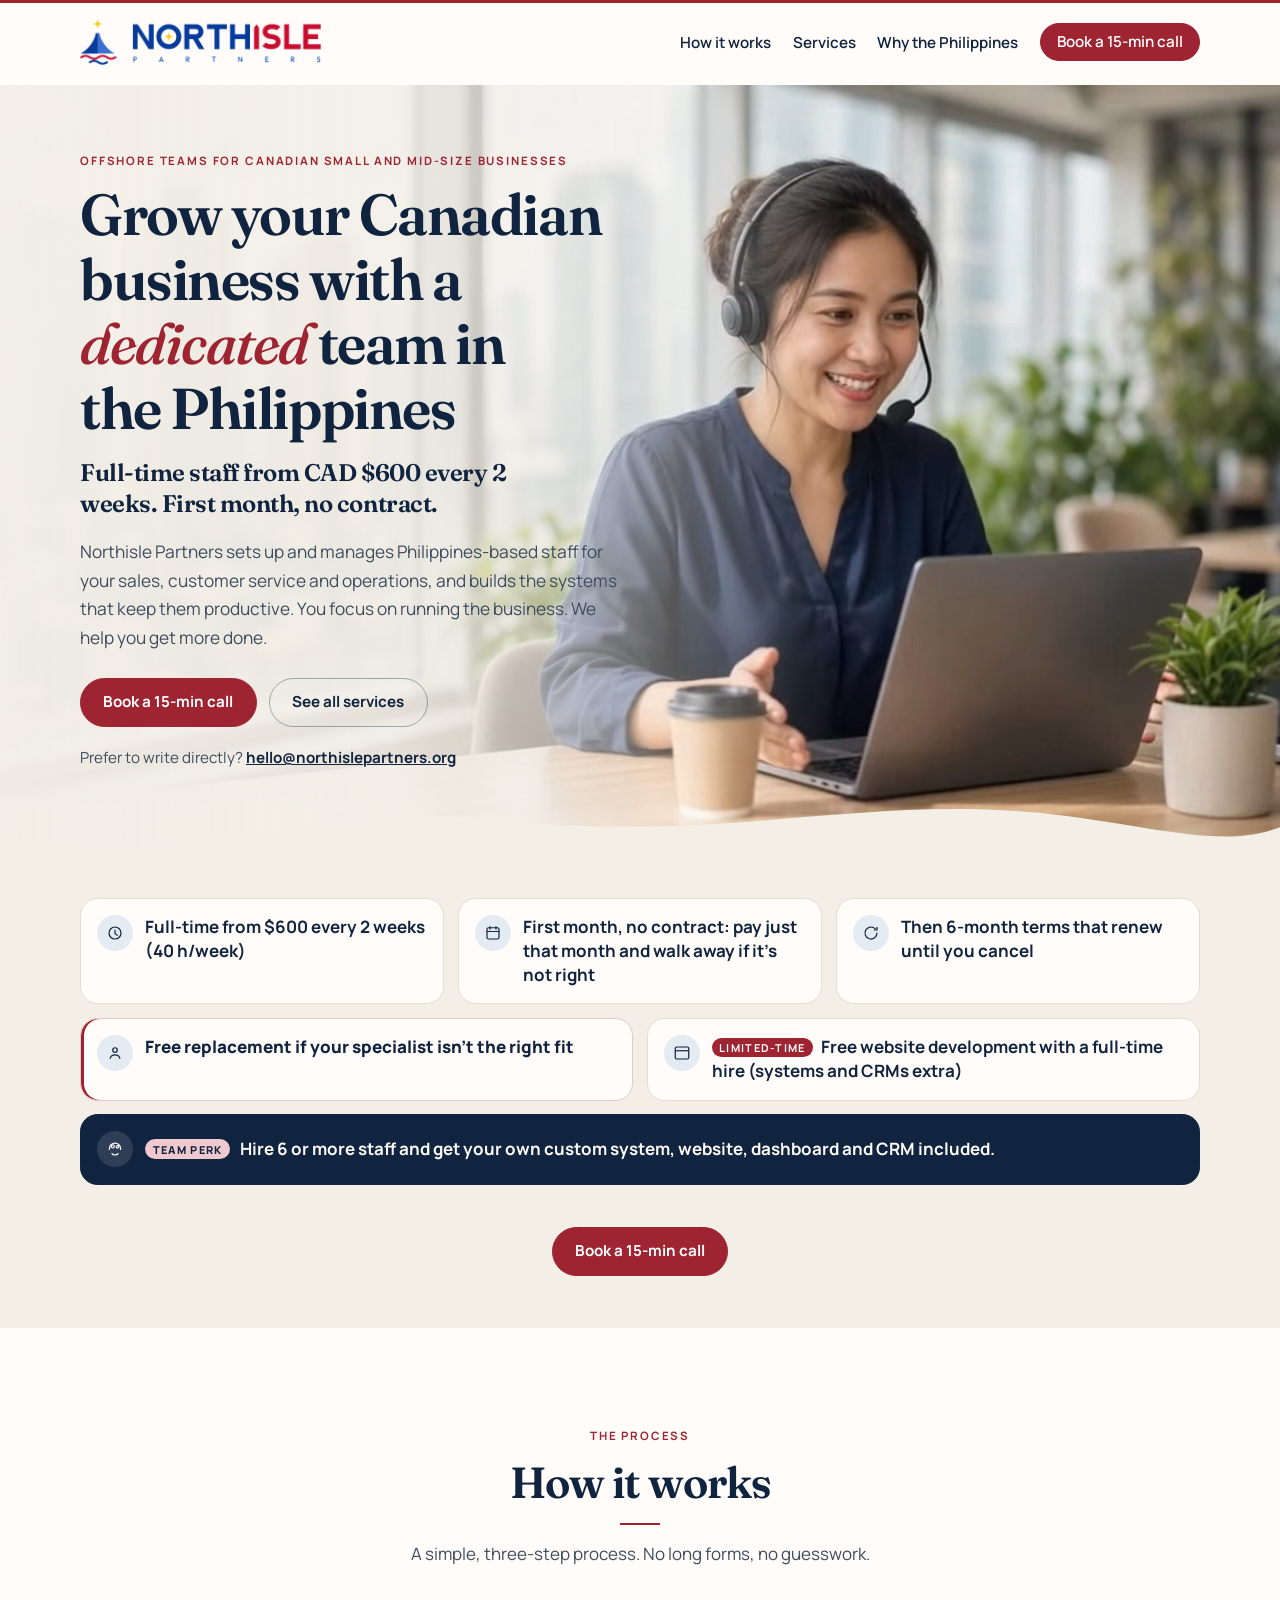
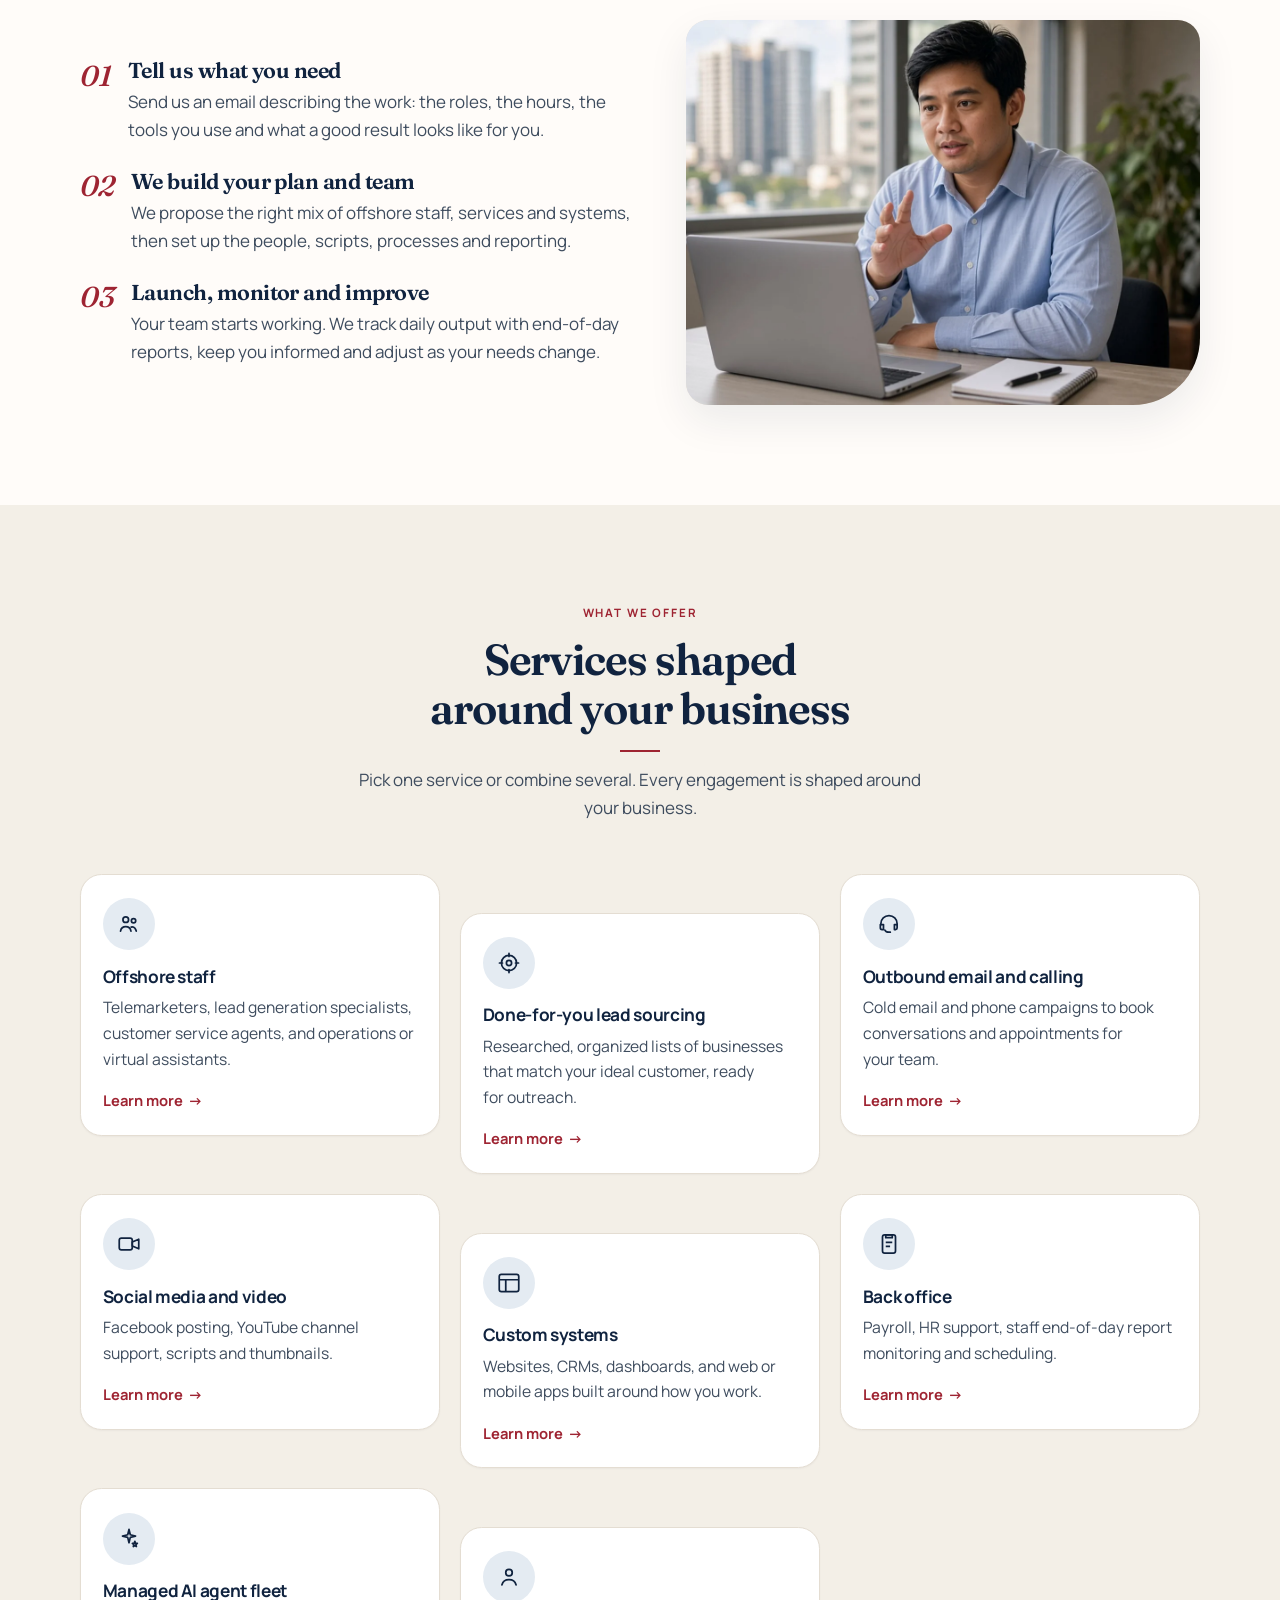
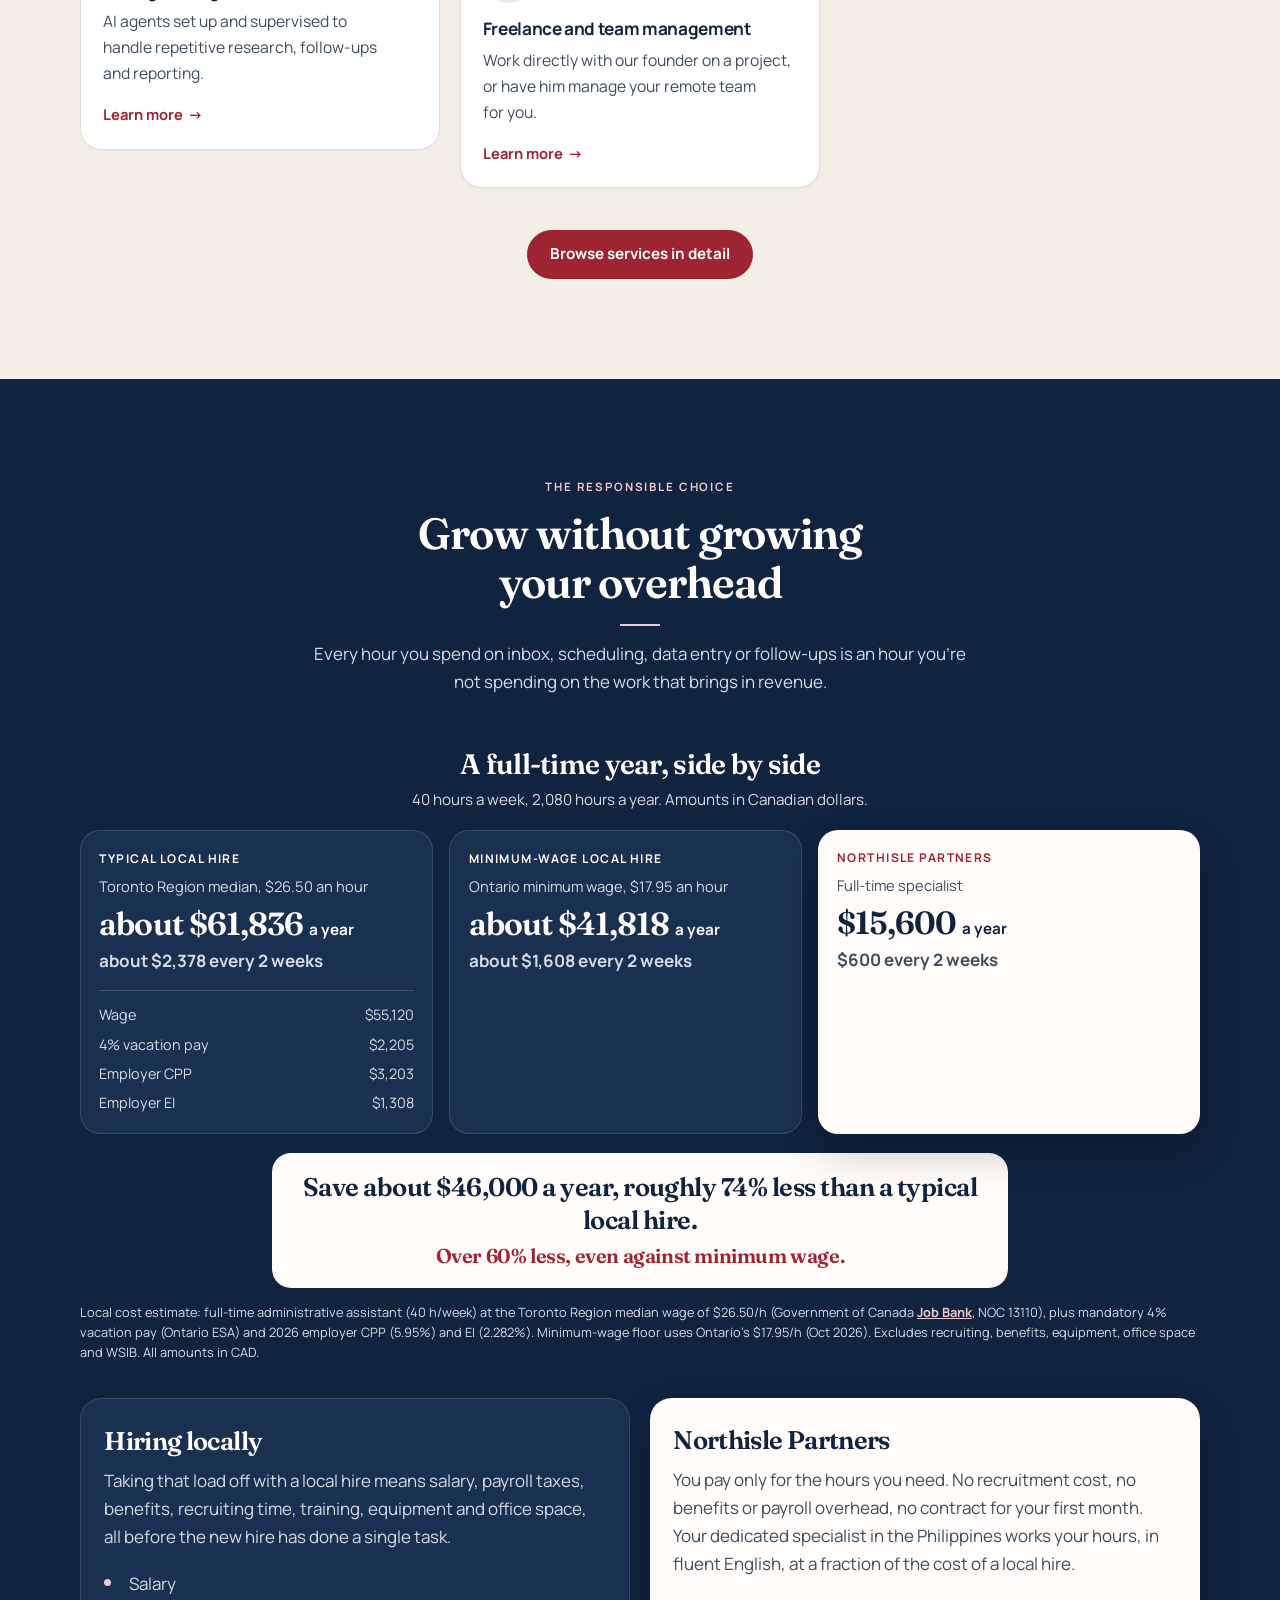
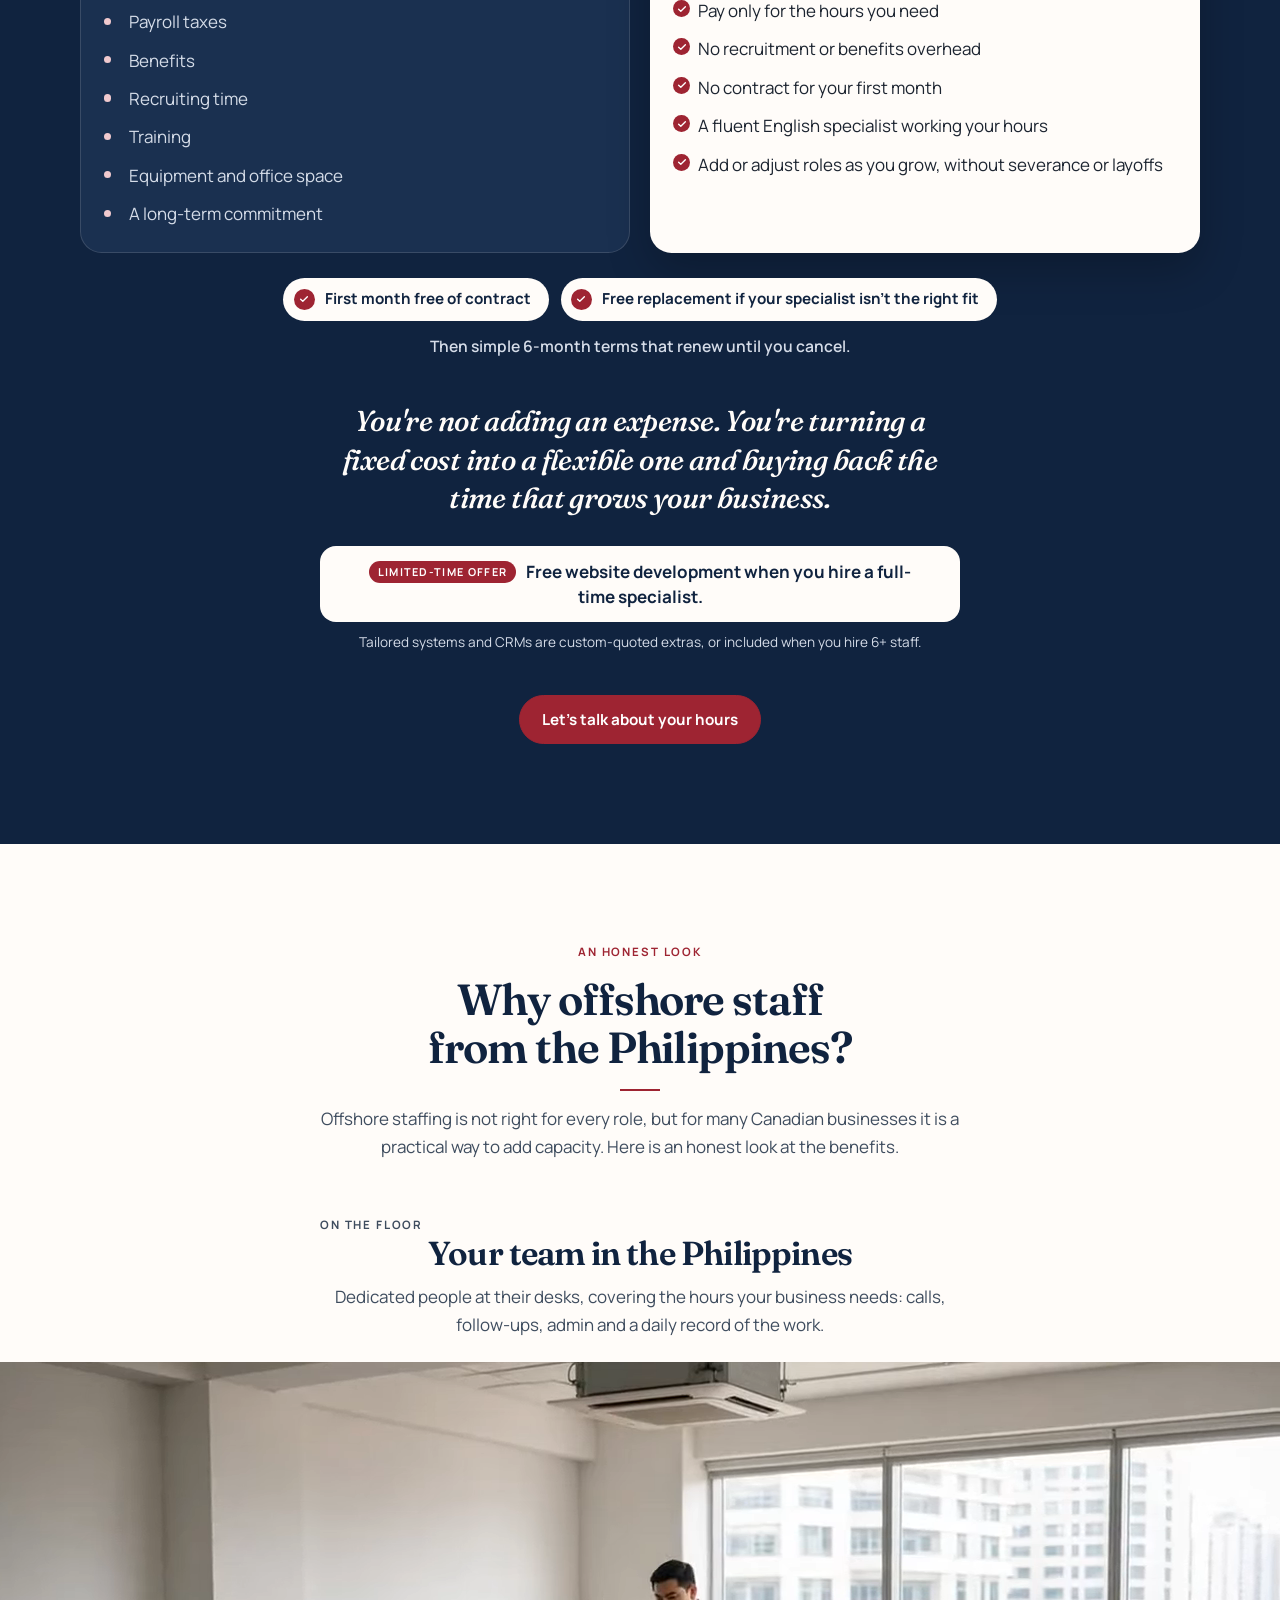
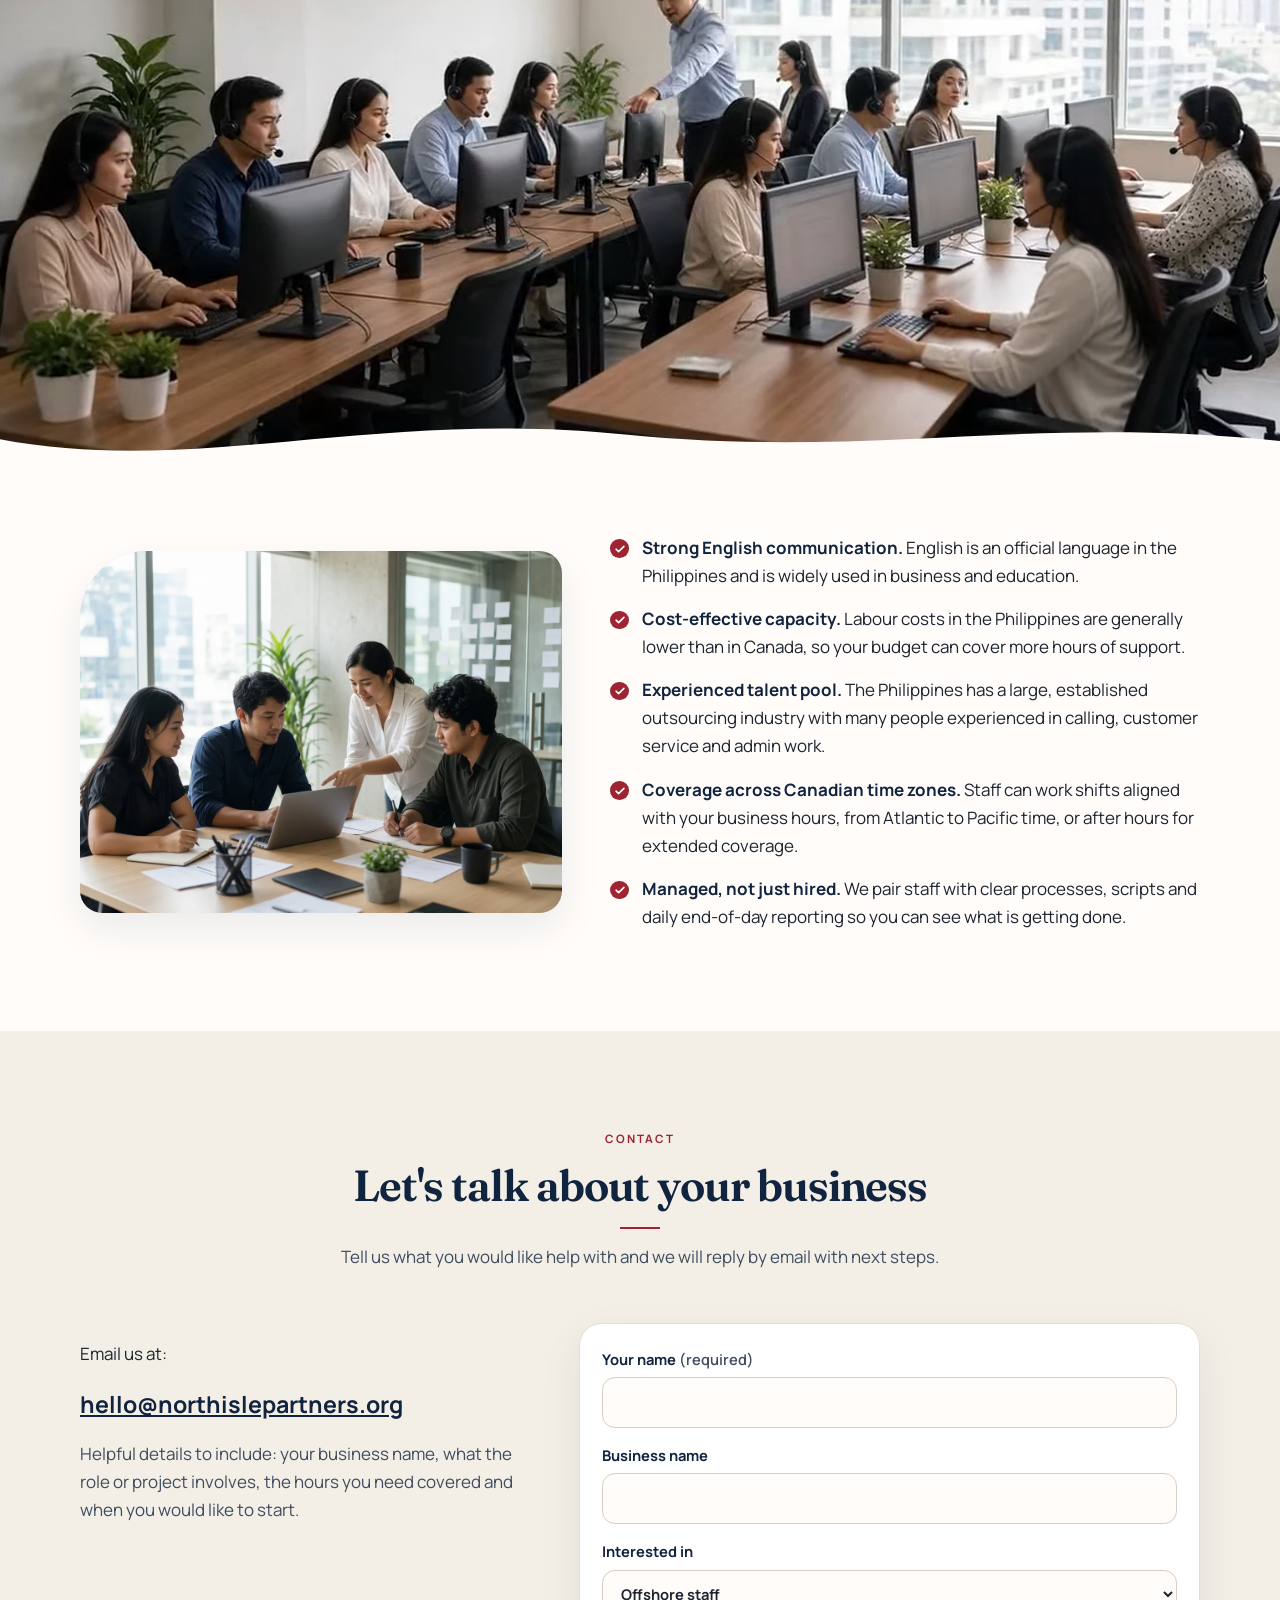
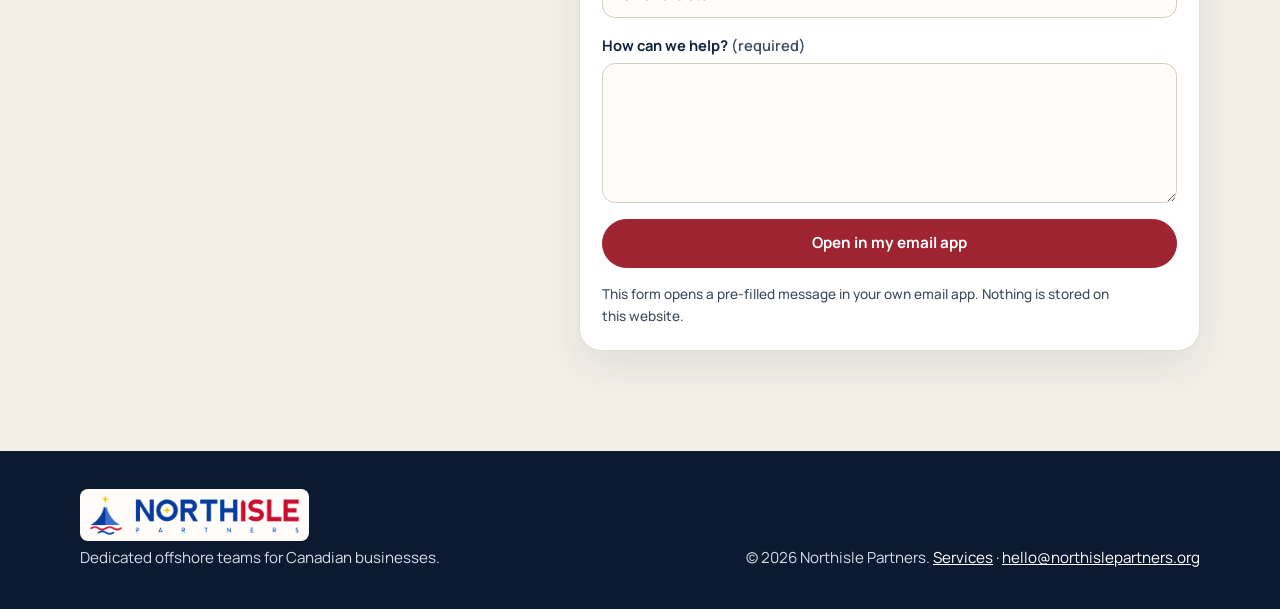
==== index.html @ 6127a2f4 "Point the site contact address at hello@northislepartners.org. Update visible addresses, mailto link" ====
<!DOCTYPE html>
<html lang="en-CA">
<head>
<meta charset="utf-8">
<script>document.documentElement.classList.add("js");</script>
<meta name="viewport" content="width=device-width, initial-scale=1">
<title>Northisle Partners | Offshore Teams for Canadian Businesses</title>
<meta name="description" content="Northisle Partners helps Canadian small and mid-size businesses build Philippines-based offshore teams: telemarketers, lead generation, customer service, virtual assistants, outbound campaigns, social media, custom systems and back-office support.">
<link rel="canonical" href="https://northislepartners.org/">
<link rel="icon" href="favicon.svg" type="image/svg+xml">
<link rel="icon" href="favicon.png" type="image/png" sizes="64x64">
<link rel="apple-touch-icon" href="apple-touch-icon.png">
<meta name="theme-color" content="#10233F">
<meta property="og:type" content="website">
<meta property="og:site_name" content="Northisle Partners">
<meta property="og:title" content="Northisle Partners | Offshore Teams for Canadian Businesses">
<meta property="og:description" content="Philippines-based offshore staff and done-for-you growth services for Canadian small and mid-size businesses.">
<meta property="og:url" content="https://northislepartners.org/">
<meta property="og:image" content="https://northislepartners.org/og-image.png">
<meta property="og:image:alt" content="Northisle Partners. Philippines-based offshore teams for Canadian businesses.">
<meta property="og:locale" content="en_CA">
<meta name="twitter:card" content="summary_large_image">
<link rel="preconnect" href="https://fonts.googleapis.com">
<link rel="preconnect" href="https://fonts.gstatic.com" crossorigin>
<link href="https://fonts.googleapis.com/css2?family=Fraunces:ital,opsz,wght@0,9..144,520;0,9..144,620;1,9..144,520&family=Manrope:wght@400;500;600;700;800&display=swap" rel="stylesheet">
<link rel="preload" as="image" href="assets/img/hero-specialist.webp" fetchpriority="high">
<link rel="stylesheet" href="styles.css">
</head>
<body>
<a class="skip" href="#main">Skip to content</a>
<header class="site-header">
  <div class="container header-bar">
    <a class="brand" href="./">
      <picture>
        <source srcset="assets/img/northisle-wordmark.webp" type="image/webp">
        <img src="assets/img/northisle-wordmark.png" alt="Northisle Partners" width="502" height="96">
      </picture>
    </a>
    <button class="nav-toggle" type="button" aria-expanded="false" aria-controls="site-nav">
      <span class="sr-only">Open menu</span>
      <span class="nav-toggle-icon" aria-hidden="true"></span>
    </button>
    <nav id="site-nav" aria-label="Main">
      <ul>
        <li><a href="#how">How it works</a></li>
        <li><a href="services.html">Services</a></li>
        <li><a href="#why">Why the Philippines</a></li>
        <li><a class="btn btn-small" href="mailto:hello@northislepartners.org?subject=Book%20a%2015-min%20call">Book a 15-min call</a></li>
      </ul>
    </nav>
  </div>
</header>

<main id="main">
  <section class="hero" aria-labelledby="hero-title">
    <div class="hero-media">
      <img src="assets/img/hero-specialist.webp" width="1280" height="720" alt="A specialist wearing a headset works on a laptop in a bright office." fetchpriority="high" decoding="async">
      <video class="bg-video" data-min-width="960" data-webm="assets/video/hero-loop.webm" data-mp4="assets/video/hero-loop.mp4" muted loop playsinline poster="assets/img/hero-specialist.webp" aria-hidden="true"></video>
      <svg class="wave" viewBox="0 0 1440 100" preserveAspectRatio="none" aria-hidden="true">
        <path fill="#f3efe7" d="M0 58C180 100 340 16 560 40C820 68 980 8 1200 36C1320 52 1380 70 1440 48V100H0Z"/>
      </svg>
    </div>
    <div class="hero-copy">
      <p class="eyebrow">Offshore teams for Canadian small and mid-size businesses</p>
      <h1 id="hero-title">Grow your Canadian business with a <em>dedicated</em> team in the Philippines</h1>
      <p class="hero-offer">Full-time staff from CAD $600 every 2 weeks. First month, no contract.</p>
      <p class="lead">Northisle Partners sets up and manages Philippines-based staff for your sales, customer service and operations, and builds the systems that keep them productive. You focus on running the business. We help you get more done.</p>
      <div class="cta-row">
        <a class="btn" href="mailto:hello@northislepartners.org?subject=Book%20a%2015-min%20call">Book a 15-min call</a>
        <a class="btn btn-ghost" href="services.html">See all services</a>
      </div>
      <p class="note">Prefer to write directly? <a href="mailto:hello@northislepartners.org">hello@northislepartners.org</a></p>
    </div>
  </section>

  <section class="offers" aria-labelledby="offers-title">
    <div class="container">
      <h2 id="offers-title" class="sr-only">Current offers</h2>
      <ul class="offer-grid">
        <li>
          <span class="offer-icon" aria-hidden="true"><svg viewBox="0 0 24 24" fill="none" stroke="currentColor" stroke-width="1.6" stroke-linecap="round"><circle cx="12" cy="12" r="8"/><path d="M12 8v5l3 2"/></svg></span>
          <p>Full-time from $600 every 2 weeks (40 h/week)</p>
        </li>
        <li>
          <span class="offer-icon" aria-hidden="true"><svg viewBox="0 0 24 24" fill="none" stroke="currentColor" stroke-width="1.6" stroke-linecap="round" stroke-linejoin="round"><rect x="4" y="5" width="16" height="15" rx="2"/><path d="M8 3.5V7M16 3.5V7M4 10h16"/></svg></span>
          <p>First month, no contract: pay just that month and walk away if it's not right</p>
        </li>
        <li>
          <span class="offer-icon" aria-hidden="true"><svg viewBox="0 0 24 24" fill="none" stroke="currentColor" stroke-width="1.6" stroke-linecap="round" stroke-linejoin="round"><path d="M20 12a8 8 0 1 1-2.2-5.5"/><path d="M20 4.5V8h-3.5"/></svg></span>
          <p>Then 6-month terms that renew until you cancel</p>
        </li>
        <li class="is-bold">
          <span class="offer-icon" aria-hidden="true"><svg viewBox="0 0 24 24" fill="none" stroke="currentColor" stroke-width="1.6" stroke-linecap="round"><circle cx="12" cy="8" r="3"/><path d="M5.5 19.2c.8-3.1 3.1-4.7 6.5-4.7s5.7 1.6 6.5 4.7"/></svg></span>
          <p><strong>Free replacement if your specialist isn't the right fit</strong></p>
        </li>
        <li>
          <span class="offer-icon" aria-hidden="true"><svg viewBox="0 0 24 24" fill="none" stroke="currentColor" stroke-width="1.6" stroke-linejoin="round"><rect x="3" y="4" width="18" height="16" rx="2"/><path d="M3 9h18"/></svg></span>
          <p><span class="offer-flag">Limited-time</span> Free website development with a full-time hire (systems and CRMs extra)</p>
        </li>
        <li class="is-team">
          <span class="offer-icon" aria-hidden="true"><svg viewBox="0 0 24 24" fill="none" stroke="currentColor" stroke-width="1.6" stroke-linecap="round" stroke-linejoin="round"><path d="M4.5 12.5v-.8a7.5 7.5 0 0 1 15 0v.8"/><path d="M8 18.2c.6 1.1 1.9 1.8 4 1.8s3.4-.7 4-1.8"/><circle cx="9" cy="8.5" r="2"/><circle cx="15.2" cy="9.2" r="1.6"/></svg></span>
          <p><span class="team-flag">Team perk</span> Hire 6 or more staff and get your own custom system, website, dashboard and CRM included.</p>
        </li>
      </ul>
      <p class="section-cta"><a class="btn" href="mailto:hello@northislepartners.org?subject=Book%20a%2015-min%20call">Book a 15-min call</a></p>
    </div>
  </section>

  <section class="band" id="how" aria-labelledby="how-title">
    <div class="container">
      <div class="section-head reveal">
        <p class="eyebrow">The process</p>
        <h2 id="how-title">How it works</h2>
        <p class="section-intro">A simple, three-step process. No long forms, no guesswork.</p>
      </div>
      <div class="how-layout">
        <ol class="steps reveal">
          <li>
            <span class="step-num">01</span>
            <div>
              <h3>Tell us what you need</h3>
              <p>Send us an email describing the work: the roles, the hours, the tools you use and what a good result looks like for you.</p>
            </div>
          </li>
          <li>
            <span class="step-num">02</span>
            <div>
              <h3>We build your plan and team</h3>
              <p>We propose the right mix of offshore staff, services and systems, then set up the people, scripts, processes and reporting.</p>
            </div>
          </li>
          <li>
            <span class="step-num">03</span>
            <div>
              <h3>Launch, monitor and improve</h3>
              <p>Your team starts working. We track daily output with end-of-day reports, keep you informed and adjust as your needs change.</p>
            </div>
          </li>
        </ol>
        <figure class="frame reveal">
          <img src="assets/img/video-call.webp" width="1152" height="864" alt="A man speaks and gestures toward a laptop during a video call." loading="lazy" decoding="async">
        </figure>
      </div>
    </div>
  </section>

  <section class="band band-paper" id="services" aria-labelledby="services-title">
    <div class="container">
      <div class="section-head reveal">
        <p class="eyebrow">What we offer</p>
        <h2 id="services-title">Services shaped around your business</h2>
        <p class="section-intro">Pick one service or combine several. Every engagement is shaped around your business.</p>
      </div>
      <div class="card-grid">
        <article class="card reveal">
          <div class="icon" aria-hidden="true"><svg viewBox="0 0 24 24" fill="none" stroke="currentColor" stroke-width="1.6" stroke-linecap="round" stroke-linejoin="round"><circle cx="9" cy="8" r="2.6"/><circle cx="16.2" cy="9" r="2"/><path d="M4.2 18.5c.5-2.6 2.4-4 4.8-4s4.3 1.4 4.8 4"/><path d="M14 14.8c1.3-.3 2.6 0 3.5 1.1.6.8 1 1.8 1.2 2.6"/></svg></div>
          <h3>Offshore staff</h3>
          <p>Telemarketers, lead generation specialists, customer service agents, and operations or virtual assistants.</p>
          <a class="more" href="services.html#offshore-staff">Learn more <span class="sr-only">about offshore staff</span><span aria-hidden="true">→</span></a>
        </article>
        <article class="card reveal">
          <div class="icon" aria-hidden="true"><svg viewBox="0 0 24 24" fill="none" stroke="currentColor" stroke-width="1.6" stroke-linecap="round"><circle cx="12" cy="12" r="7"/><circle cx="12" cy="12" r="2.4"/><path d="M12 3.2V6M12 18v2.8M3.2 12H6M18 12h2.8"/></svg></div>
          <h3>Done-for-you lead sourcing</h3>
          <p>Researched, organized lists of businesses that match your ideal customer, ready for outreach.</p>
          <a class="more" href="services.html#lead-sourcing">Learn more <span class="sr-only">about done-for-you lead sourcing</span><span aria-hidden="true">→</span></a>
        </article>
        <article class="card reveal">
          <div class="icon" aria-hidden="true"><svg viewBox="0 0 24 24" fill="none" stroke="currentColor" stroke-width="1.6" stroke-linecap="round" stroke-linejoin="round"><path d="M4.5 12.5v-.8a7.5 7.5 0 0 1 15 0v.8"/><path d="M4.5 12.5h2.4v4.6H5.6A1.6 1.6 0 0 1 4 15.5v-3zM19.5 12.5H17v4.6h1.3a1.6 1.6 0 0 0 1.2-1.6v-3z"/><path d="M8.2 17.6c.5 1.1 1.8 1.9 3.8 1.9h1.2"/></svg></div>
          <h3>Outbound email and calling</h3>
          <p>Cold email and phone campaigns to book conversations and appointments for your team.</p>
          <a class="more" href="services.html#outbound">Learn more <span class="sr-only">about outbound email and calling</span><span aria-hidden="true">→</span></a>
        </article>
        <article class="card reveal">
          <div class="icon" aria-hidden="true"><svg viewBox="0 0 24 24" fill="none" stroke="currentColor" stroke-width="1.6" stroke-linejoin="round"><rect x="3" y="6.5" width="12" height="11" rx="2"/><path d="M15 10.2 21 7.6v8.8l-6-2.6z"/></svg></div>
          <h3>Social media and video</h3>
          <p>Facebook posting, YouTube channel support, scripts and thumbnails.</p>
          <a class="more" href="services.html#social-video">Learn more <span class="sr-only">about social media and video</span><span aria-hidden="true">→</span></a>
        </article>
        <article class="card reveal">
          <div class="icon" aria-hidden="true"><svg viewBox="0 0 24 24" fill="none" stroke="currentColor" stroke-width="1.6" stroke-linejoin="round"><rect x="3" y="4" width="18" height="16" rx="2"/><path d="M3 9h18M9 9v11"/></svg></div>
          <h3>Custom systems</h3>
          <p>Websites, CRMs, dashboards, and web or mobile apps built around how you work.</p>
          <a class="more" href="services.html#custom-systems">Learn more <span class="sr-only">about custom systems</span><span aria-hidden="true">→</span></a>
        </article>
        <article class="card reveal">
          <div class="icon" aria-hidden="true"><svg viewBox="0 0 24 24" fill="none" stroke="currentColor" stroke-width="1.6" stroke-linejoin="round"><rect x="6" y="3.5" width="12" height="17" rx="2"/><path d="M9 3.5h6V6.2H9zM9 10.5h6M9 14.2h4"/></svg></div>
          <h3>Back office</h3>
          <p>Payroll, HR support, staff end-of-day report monitoring and scheduling.</p>
          <a class="more" href="services.html#back-office">Learn more <span class="sr-only">about back office</span><span aria-hidden="true">→</span></a>
        </article>
        <article class="card reveal">
          <div class="icon" aria-hidden="true"><svg viewBox="0 0 24 24" fill="none" stroke="currentColor" stroke-width="1.6" stroke-linejoin="round"><path d="M12 3.2 13.2 8.1 18 9.3 13.2 10.5 12 15.4 10.8 10.5 6 9.3 10.8 8.1 12 3.2z"/><path d="M17.4 14.2l.55 1.7 1.75.2-1.35 1.15.45 1.7-1.4-.85-1.4.85.45-1.7-1.35-1.15 1.75-.2z"/></svg></div>
          <h3>Managed AI agent fleet</h3>
          <p>AI agents set up and supervised to handle repetitive research, follow-ups and reporting.</p>
          <a class="more" href="services.html#ai-agents">Learn more <span class="sr-only">about the managed AI agent fleet</span><span aria-hidden="true">→</span></a>
        </article>
        <article class="card reveal">
          <div class="icon" aria-hidden="true"><svg viewBox="0 0 24 24" fill="none" stroke="currentColor" stroke-width="1.6" stroke-linecap="round"><circle cx="12" cy="8" r="3"/><path d="M5.5 19.2c.8-3.1 3.1-4.7 6.5-4.7s5.7 1.6 6.5 4.7"/></svg></div>
          <h3>Freelance and team management</h3>
          <p>Work directly with our founder on a project, or have him manage your remote team for you.</p>
          <a class="more" href="services.html#freelance">Learn more <span class="sr-only">about freelance and team management</span><span aria-hidden="true">→</span></a>
        </article>
      </div>
      <p class="section-cta reveal"><a class="btn" href="services.html">Browse services in detail</a></p>
    </div>
  </section>

  <section class="band band-value" id="value" aria-labelledby="value-title">
    <div class="container">
      <div class="section-head reveal">
        <p class="eyebrow">The responsible choice</p>
        <h2 id="value-title">Grow without growing your overhead</h2>
        <p class="section-intro">Every hour you spend on inbox, scheduling, data entry or follow-ups is an hour you're not spending on the work that brings in revenue.</p>
      </div>
      <div class="price-board reveal">
        <h3 class="price-heading">A full-time year, side by side</h3>
        <p class="price-basis">40 hours a week, 2,080 hours a year. Amounts in Canadian dollars.</p>
        <div class="price-grid">
          <article class="price-card price-local">
            <h4>Typical local hire</h4>
            <p class="price-rate">Toronto Region median, $26.50 an hour</p>
            <p class="price-year">about $61,836 <span class="price-unit">a year</span></p>
            <p class="price-biweek">about $2,378 every 2 weeks</p>
            <ul class="price-parts">
              <li><span>Wage</span> <span>$55,120</span></li>
              <li><span>4% vacation pay</span> <span>$2,205</span></li>
              <li><span>Employer CPP</span> <span>$3,203</span></li>
              <li><span>Employer EI</span> <span>$1,308</span></li>
            </ul>
          </article>
          <article class="price-card price-local">
            <h4>Minimum-wage local hire</h4>
            <p class="price-rate">Ontario minimum wage, $17.95 an hour</p>
            <p class="price-year">about $41,818 <span class="price-unit">a year</span></p>
            <p class="price-biweek">about $1,608 every 2 weeks</p>
          </article>
          <article class="price-card price-ours">
            <h4>Northisle Partners</h4>
            <p class="price-rate">Full-time specialist</p>
            <p class="price-year">$15,600 <span class="price-unit">a year</span></p>
            <p class="price-biweek">$600 every 2 weeks</p>
          </article>
        </div>
        <div class="price-save">
          <p>Save about $46,000 a year, roughly 74% less than a typical local hire.</p>
          <p>Over 60% less, even against minimum wage.</p>
        </div>
        <p class="price-footnote">Local cost estimate: full-time administrative assistant (40 h/week) at the Toronto Region median wage of $26.50/h (Government of Canada <a href="https://www.jobbank.gc.ca/marketreport/wages-occupation/24789/geo9219">Job Bank</a>, NOC 13110), plus mandatory 4% vacation pay (Ontario ESA) and 2026 employer CPP (5.95%) and EI (2.282%). Minimum-wage floor uses Ontario's $17.95/h (Oct 2026). Excludes recruiting, benefits, equipment, office space and WSIB. All amounts in CAD.</p>
      </div>
      <div class="compare">
        <article class="compare-card compare-local reveal">
          <h3>Hiring locally</h3>
          <p>Taking that load off with a local hire means salary, payroll taxes, benefits, recruiting time, training, equipment and office space, all before the new hire has done a single task.</p>
          <ul>
            <li>Salary</li>
            <li>Payroll taxes</li>
            <li>Benefits</li>
            <li>Recruiting time</li>
            <li>Training</li>
            <li>Equipment and office space</li>
            <li>A long-term commitment</li>
          </ul>
        </article>
        <article class="compare-card compare-ours reveal">
          <h3>Northisle Partners</h3>
          <p>You pay only for the hours you need. No recruitment cost, no benefits or payroll overhead, no contract for your first month. Your dedicated specialist in the Philippines works your hours, in fluent English, at a fraction of the cost of a local hire.</p>
          <ul>
            <li>Pay only for the hours you need</li>
            <li>No recruitment or benefits overhead</li>
            <li>No contract for your first month</li>
            <li>A fluent English specialist working your hours</li>
            <li>Add or adjust roles as you grow, without severance or layoffs</li>
          </ul>
        </article>
      </div>
      <ul class="trust-strip reveal">
        <li>First month free of contract</li>
        <li>Free replacement if your specialist isn't the right fit</li>
      </ul>
      <p class="term-line reveal">Then simple 6-month terms that renew until you cancel.</p>
      <p class="value-close reveal">You're not adding an expense. You're turning a fixed cost into a flexible one and buying back the time that grows your business.</p>
      <div class="offer reveal">
        <p class="offer-banner"><span>Limited-time offer</span> Free website development when you hire a full-time specialist.</p>
        <p class="offer-note">Tailored systems and CRMs are custom-quoted extras, or included when you hire 6+ staff.</p>
      </div>
      <p class="section-cta reveal"><a class="btn" href="#contact">Let's talk about your hours</a></p>
    </div>
  </section>

  <section class="band" id="why" aria-labelledby="why-title">
    <div class="container">
      <div class="section-head reveal">
        <p class="eyebrow">An honest look</p>
        <h2 id="why-title">Why offshore staff from the Philippines?</h2>
        <p class="section-intro">Offshore staffing is not right for every role, but for many Canadian businesses it is a practical way to add capacity. Here is an honest look at the benefits.</p>
      </div>
    </div>
    <div class="team-intro reveal">
      <p class="eyebrow">On the floor</p>
      <h3>Your team in the Philippines</h3>
      <p>Dedicated people at their desks, covering the hours your business needs: calls, follow-ups, admin and a daily record of the work.</p>
    </div>
    <div class="team-media">
      <img src="assets/img/bpo-office-team.webp" width="1280" height="720" alt="People wearing headsets work at rows of desks in a bright open office, while a colleague stands to help." loading="lazy" decoding="async">
      <video data-min-width="0" data-webm="assets/video/bpo-office-team.webm" data-mp4="assets/video/bpo-office-team.mp4" muted loop playsinline poster="assets/img/bpo-office-team.webp" aria-hidden="true"></video>
      <svg class="wave" viewBox="0 0 1440 100" preserveAspectRatio="none" aria-hidden="true">
        <path fill="#fffcf9" d="M0 48C220 92 420 12 700 42C980 72 1160 18 1440 50V100H0Z"/>
      </svg>
    </div>
    <div class="container">
      <div class="why-layout">
        <figure class="frame frame-alt reveal">
          <img src="assets/img/team-collab.webp" width="1152" height="864" alt="Four colleagues gather around a laptop during a working session." loading="lazy" decoding="async">
        </figure>
        <ul class="checks reveal">
          <li><strong>Strong English communication.</strong> English is an official language in the Philippines and is widely used in business and education.</li>
          <li><strong>Cost-effective capacity.</strong> Labour costs in the Philippines are generally lower than in Canada, so your budget can cover more hours of support.</li>
          <li><strong>Experienced talent pool.</strong> The Philippines has a large, established outsourcing industry with many people experienced in calling, customer service and admin work.</li>
          <li><strong>Coverage across Canadian time zones.</strong> Staff can work shifts aligned with your business hours, from Atlantic to Pacific time, or after hours for extended coverage.</li>
          <li><strong>Managed, not just hired.</strong> We pair staff with clear processes, scripts and daily end-of-day reporting so you can see what is getting done.</li>
        </ul>
      </div>
    </div>
  </section>

  <section class="band band-paper" id="contact" aria-labelledby="contact-title">
    <div class="container">
      <div class="section-head reveal">
        <p class="eyebrow">Contact</p>
        <h2 id="contact-title">Let's talk about your business</h2>
        <p class="section-intro">Tell us what you would like help with and we will reply by email with next steps.</p>
      </div>
      <div class="contact-grid">
        <div class="reveal">
          <p>Email us at:</p>
          <p class="email-big"><a href="mailto:hello@northislepartners.org?subject=Northisle%20Partners%20enquiry">hello@northislepartners.org</a></p>
          <p class="help">Helpful details to include: your business name, what the role or project involves, the hours you need covered and when you would like to start.</p>
        </div>
        <form class="mailform reveal" id="mailform" action="mailto:hello@northislepartners.org" method="post" enctype="text/plain">
          <label>Your name <span class="req">(required)</span>
            <input id="f-name" name="name" type="text" autocomplete="name" required>
          </label>
          <label>Business name
            <input id="f-company" name="company" type="text" autocomplete="organization">
          </label>
          <label>Interested in
            <select id="f-service" name="service">
              <option>Offshore staff</option>
              <option>Done-for-you lead sourcing</option>
              <option>Outbound email and calling campaigns</option>
              <option>Social media and video</option>
              <option>Custom systems</option>
              <option>Back office support</option>
              <option>Managed AI agent fleet</option>
              <option>Freelance or team management</option>
              <option>Not sure yet</option>
            </select>
          </label>
          <label>How can we help? <span class="req">(required)</span>
            <textarea id="f-msg" name="message" required></textarea>
          </label>
          <button class="btn" type="submit">Open in my email app</button>
          <p class="hint">This form opens a pre-filled message in your own email app. Nothing is stored on this website.</p>
        </form>
      </div>
    </div>
  </section>
</main>

<footer class="site-footer">
  <div class="container footer-row">
    <div>
      <div class="word">
        <picture>
          <source srcset="assets/img/northisle-wordmark.webp" type="image/webp">
          <img src="assets/img/northisle-wordmark.png" alt="Northisle Partners" width="502" height="96">
        </picture>
      </div>
      <p>Dedicated offshore teams for Canadian businesses.</p>
    </div>
    <p>© <span id="yr">2026</span> Northisle Partners. <a href="services.html">Services</a> · <a href="mailto:hello@northislepartners.org">hello@northislepartners.org</a></p>
  </div>
</footer>
<script src="main.js" defer></script>
</body>
</html>
---- styles.css ----
:root {
  --navy: #10233f;
  --navy-deep: #0b1a30;
  --ink: #1c2430;
  --muted: #3e4c5e;
  --red: #9e2432;
  --red-deep: #7c1c28;
  --paper: #f3efe7;
  --white: #fffcf9;
  --line: #e4ddd2;
  --mist: #e4ebf2;
  --sand: #e9e1d4;
  --max: 1120px;
  --header: 84px;
  --shadow: 0 16px 40px rgba(16, 35, 63, 0.08);
}

* { box-sizing: border-box; }
html { scroll-behavior: smooth; scroll-padding-top: 96px; }
body {
  margin: 0;
  font-family: Manrope, "Segoe UI", sans-serif;
  color: var(--ink);
  background: var(--white);
  line-height: 1.65;
  font-size: 1.0625rem;
}
img, video, svg { max-width: 100%; }
img { height: auto; }
h1, h2, h3, .brand-name {
  font-family: Fraunces, Georgia, serif;
  font-weight: 620;
  letter-spacing: -0.025em;
  line-height: 1.12;
}
h1, h2, h3 { text-wrap: balance; }
p { text-wrap: pretty; }
a { color: var(--red); }
a:hover { color: var(--red-deep); }
:focus-visible {
  outline: 2px solid var(--red);
  outline-offset: 3px;
}
::selection { background: #f3d0d4; color: var(--navy); }

.sr-only {
  position: absolute;
  width: 1px;
  height: 1px;
  padding: 0;
  margin: -1px;
  overflow: hidden;
  clip-path: inset(50%);
  white-space: nowrap;
  border: 0;
}
.skip {
  position: absolute;
  left: 1rem;
  top: -4rem;
  z-index: 80;
  background: #fff;
  color: var(--navy);
  padding: 0.6rem 1rem;
  border-radius: 999px;
  font-weight: 700;
  text-decoration: none;
}
.skip:focus { top: 0.75rem; }

.container { width: min(var(--max), calc(100% - 2.5rem)); margin: 0 auto; }
.section-head { text-align: center; max-width: 42rem; margin: 0 auto 3.25rem; }
.section-head h2::after,
.page-hero h1::after {
  content: "";
  display: block;
  width: 2.5rem;
  height: 2px;
  margin: 1.05rem auto 0;
  background: var(--red);
}
.eyebrow {
  display: flex;
  flex-wrap: wrap;
  align-items: center;
  justify-content: center;
  gap: 0.45rem;
  width: fit-content;
  max-width: 100%;
  margin: 0 auto 0.85rem;
  color: var(--red);
  font-family: Manrope, sans-serif;
  font-size: 0.72rem;
  font-weight: 700;
  letter-spacing: 0.16em;
  text-transform: uppercase;
  line-height: 1.45;
}
.hero .eyebrow { margin-left: 0; margin-right: 0; justify-content: flex-start; width: 100%; text-align: left; }
.hero .eyebrow span { flex: 1 1 12rem; min-width: 0; }
.star { width: 0.85rem; height: 0.85rem; flex: 0 0 auto; }
.section-intro { color: var(--muted); margin: 0.9rem auto 0; max-width: 46rem; }
h2 { font-size: clamp(2rem, 3.4vw, 3.05rem); color: var(--navy); margin: 0; }

.btn {
  display: inline-flex;
  align-items: center;
  justify-content: center;
  gap: 0.45rem;
  background: var(--red);
  color: #fff;
  text-decoration: none;
  font-family: Manrope, sans-serif;
  font-weight: 700;
  font-size: 0.95rem;
  line-height: 1.2;
  padding: 0.9rem 1.4rem;
  border-radius: 999px;
  border: 1.5px solid var(--red);
  cursor: pointer;
  transition: background 0.2s ease, border-color 0.2s ease, color 0.2s ease;
}
.btn:hover { background: var(--red-deep); border-color: var(--red-deep); color: #fff; }
.btn:focus-visible { outline-color: var(--navy); }
.btn-ghost {
  background: transparent;
  color: var(--navy);
  border-color: rgba(16, 35, 63, 0.35);
}
.btn-ghost:hover { background: var(--navy); border-color: var(--navy); color: #fff; }
.btn-small { padding: 0.55rem 1rem; font-size: 0.88rem; }
.cta-row { display: flex; flex-wrap: wrap; gap: 0.75rem; margin-top: 1.6rem; }

.site-header {
  position: sticky;
  top: 0;
  z-index: 40;
  background: rgba(255, 252, 249, 0.92);
  backdrop-filter: blur(16px);
  box-shadow: inset 0 3px 0 var(--red);
  border-bottom: 1px solid transparent;
  transition: background 0.25s ease, border-color 0.25s ease, box-shadow 0.25s ease;
}
.site-header.is-condensed {
  background: rgba(255, 252, 249, 0.97);
  border-bottom-color: var(--line);
  box-shadow: inset 0 3px 0 var(--red), 0 10px 30px rgba(16, 35, 63, 0.06);
}
.header-bar {
  min-height: var(--header);
  display: flex;
  align-items: center;
  justify-content: space-between;
  gap: 1rem;
  transition: min-height 0.25s ease;
}
.site-header.is-condensed .header-bar { min-height: 64px; }
.brand {
  display: flex;
  align-items: center;
  gap: 0.7rem;
  color: var(--navy);
  text-decoration: none;
  min-width: 0;
  flex-shrink: 0;
}
.brand picture { display: flex; line-height: 0; }
.brand img { width: auto; height: 46px; max-width: none; transition: height 0.25s ease; }
.site-header.is-condensed .brand img { width: auto; height: 40px; }
.brand-name { font-size: 1.22rem; letter-spacing: -0.03em; line-height: 1; }
.brand-name span { color: var(--red); font-style: italic; font-weight: 520; }
.site-header nav ul {
  display: flex;
  align-items: center;
  gap: 1.35rem;
  list-style: none;
  margin: 0;
  padding: 0;
}
.site-header nav a {
  color: var(--navy);
  text-decoration: none;
  font-weight: 600;
  font-size: 0.95rem;
}
.site-header nav a:hover,
.site-header nav a[aria-current="page"] { color: var(--red); }
.site-header nav a.btn { display: inline-flex; color: #fff; }
.site-header nav a.btn:hover { background: var(--red-deep); }
.nav-toggle {
  display: none;
  width: 44px;
  height: 44px;
  border: 0;
  border-radius: 999px;
  background: transparent;
  padding: 0;
  cursor: pointer;
  align-items: center;
  justify-content: center;
}
.nav-toggle-icon,
.nav-toggle-icon::before,
.nav-toggle-icon::after {
  display: block;
  width: 18px;
  height: 2px;
  background: var(--navy);
  border-radius: 2px;
  position: relative;
  transition: transform 0.2s ease, top 0.2s ease, background 0.2s ease;
}
.nav-toggle-icon::before,
.nav-toggle-icon::after { content: ""; position: absolute; left: 0; }
.nav-toggle-icon::before { top: -6px; }
.nav-toggle-icon::after { top: 6px; }
.nav-toggle[aria-expanded="true"] .nav-toggle-icon { background: transparent; }
.nav-toggle[aria-expanded="true"] .nav-toggle-icon::before { top: 0; transform: rotate(45deg); }
.nav-toggle[aria-expanded="true"] .nav-toggle-icon::after { top: 0; transform: rotate(-45deg); }

.hero {
  position: relative;
  display: grid;
  align-items: center;
  min-height: min(760px, calc(100vh - var(--header)));
  background: #e5e1da;
  overflow: hidden;
}
.hero-media { position: absolute; inset: 0; }
.hero-media img,
.hero-media video {
  position: absolute;
  inset: 0;
  width: 100%;
  height: 100%;
  object-fit: cover;
  object-position: 72% 42%;
}
.hero-media video { opacity: 0; }
.hero-media video.is-playing { opacity: 1; }
.hero-media::before {
  content: "";
  position: absolute;
  inset: 0;
  z-index: 1;
  background: linear-gradient(90deg, rgba(243, 239, 231, 0.96) 0%, rgba(243, 239, 231, 0.86) 30%, rgba(243, 239, 231, 0.42) 50%, rgba(243, 239, 231, 0) 66%);
}
.hero-copy {
  position: relative;
  z-index: 2;
  width: min(34rem, calc(100% - 2.5rem));
  margin-left: max(1.25rem, calc((100% - var(--max)) / 2));
  padding: 4.25rem 0 6.5rem;
}
.hero h1 {
  margin: 0;
  color: var(--navy);
  font-size: clamp(2.55rem, 4.5vw, 4.2rem);
}
.hero h1 em {
  font-style: italic;
  font-weight: 520;
  color: var(--red);
}
.hero .lead { color: var(--muted); font-size: 1.08rem; max-width: 38rem; margin: 1.15rem 0 0; }
.hero .note { margin: 1.15rem 0 0; color: var(--muted); font-size: 0.95rem; }
.hero .note a { color: var(--navy); font-weight: 700; }
.hero-offer {
  margin: 1rem 0 0;
  max-width: 28rem;
  color: var(--navy);
  font-family: Fraunces, Georgia, serif;
  font-weight: 620;
  font-size: clamp(1.2rem, 2vw, 1.5rem);
  line-height: 1.3;
  letter-spacing: -0.02em;
}
.site-header nav a.btn { white-space: nowrap; }
.offers { background: var(--paper); padding: 1.5rem 0 3.25rem; }
.offer-grid {
  display: grid;
  grid-template-columns: repeat(6, 1fr);
  gap: 0.85rem;
  list-style: none;
  margin: 0;
  padding: 0;
}
.offer-grid > li {
  grid-column: span 2;
  display: flex;
  gap: 0.75rem;
  align-items: flex-start;
  margin: 0;
  padding: 1rem 1rem 1.05rem;
  background: var(--white);
  border: 1px solid var(--line);
  border-radius: 1.1rem;
  color: var(--navy);
}
.offer-grid > li:nth-child(4),
.offer-grid > li:nth-child(5) { grid-column: span 3; }
.offer-grid > li.is-team {
  grid-column: 1 / -1;
  align-items: center;
  background: var(--navy);
  color: #fffcf9;
  border-color: var(--navy);
}
.offer-grid > li.is-team .offer-icon {
  background: rgba(255, 252, 249, 0.12);
  color: #fffcf9;
}
.team-flag {
  display: inline-block;
  margin: 0 0.4rem 0.15rem 0;
  padding: 0.14rem 0.48rem;
  background: #f0c9ce;
  color: var(--navy);
  font-size: 0.68rem;
  font-weight: 800;
  letter-spacing: 0.12em;
  text-transform: uppercase;
  line-height: 1.4;
  border-radius: 999px;
  vertical-align: middle;
}
.offer-chips li.is-team {
  background: var(--navy);
  color: #fffcf9;
  border-color: var(--navy);
  font-weight: 700;
}
.offer-grid > li.is-bold {
  border-color: #e4c8cc;
  box-shadow: inset 3px 0 0 var(--red);
}
.offer-grid p { margin: 0; font-weight: 700; line-height: 1.4; }
.offer-grid .is-bold p,
.offer-grid .is-bold strong { font-weight: 800; }
.offer-icon {
  width: 36px;
  height: 36px;
  flex: 0 0 auto;
  display: grid;
  place-items: center;
  border-radius: 50%;
  background: var(--mist);
  color: var(--navy);
}
.offer-icon svg { width: 18px; height: 18px; }
.offer-flag {
  display: inline-block;
  margin: 0 0.35rem 0.15rem 0;
  padding: 0.12rem 0.45rem;
  background: var(--red);
  color: #fff;
  font-size: 0.68rem;
  font-weight: 700;
  letter-spacing: 0.12em;
  text-transform: uppercase;
  line-height: 1.4;
  border-radius: 999px;
  vertical-align: middle;
}
.offer-chips {
  display: flex;
  flex-wrap: wrap;
  justify-content: center;
  gap: 0.55rem;
  list-style: none;
  margin: 1.35rem auto 0;
  padding: 0;
  max-width: 58rem;
}
.offer-chips li {
  margin: 0;
  padding: 0.55rem 0.85rem;
  background: #fff;
  border: 1px solid var(--line);
  border-radius: 999px;
  color: var(--navy);
  font-size: 0.92rem;
  font-weight: 700;
  line-height: 1.4;
}
.offer-chips li.is-bold,
.offer-chips li.is-bold strong { font-weight: 800; border-color: #e4c8cc; }
.page-hero .cta-row { margin-top: 1.15rem; }
.wave { position: absolute; left: 0; right: 0; bottom: -1px; z-index: 2; width: 100%; height: 92px; display: block; }

.band { padding: 6.25rem 0; }
.band-paper { background: var(--paper); }
.how-layout {
  display: grid;
  grid-template-columns: 1fr 0.92fr;
  gap: 3rem;
  align-items: center;
}
.steps { list-style: none; margin: 0; padding: 0; display: grid; gap: 1.6rem; }
.steps li { display: grid; grid-template-columns: auto 1fr; gap: 0.9rem 1rem; }
.step-num {
  font-family: Fraunces, Georgia, serif;
  font-style: italic;
  font-weight: 520;
  font-size: 1.8rem;
  line-height: 1;
  color: var(--red);
  padding-top: 0.15rem;
}
.steps h3 { margin: 0 0 0.3rem; color: var(--navy); font-size: 1.35rem; }
.steps p { margin: 0; color: var(--muted); }
.frame {
  margin: 0;
  border-radius: 1.4rem 1.4rem 4.2rem 1.4rem;
  overflow: hidden;
  box-shadow: var(--shadow);
  background: var(--sand);
}
.frame img { display: block; width: 100%; height: 100%; object-fit: cover; aspect-ratio: 4 / 3; }
.frame-alt { border-radius: 4.2rem 1.4rem 1.4rem 1.4rem; }

.card-grid {
  display: grid;
  grid-template-columns: repeat(3, 1fr);
  gap: 1.25rem;
  align-items: start;
}
.card {
  background: #fff;
  border: 1px solid var(--line);
  border-radius: 1.35rem;
  padding: 1.45rem 1.35rem 1.3rem;
  box-shadow: 0 1px 2px rgba(16, 35, 63, 0.04);
  transition: border-color 0.2s ease, box-shadow 0.2s ease, transform 0.2s ease;
}
.card:hover,
.js .card.reveal.is-in:hover {
  border-color: #e4c8cc;
  box-shadow: var(--shadow);
  transform: translateY(-4px);
}
.icon {
  width: 52px;
  height: 52px;
  border-radius: 50%;
  display: grid;
  place-items: center;
  background: var(--mist);
  color: var(--navy);
  margin-bottom: 0.95rem;
}
.icon svg { width: 26px; height: 26px; }
.card h3 {
  margin: 0 0 0.45rem;
  color: var(--navy);
  font-family: Manrope, sans-serif;
  font-weight: 700;
  letter-spacing: -0.02em;
  font-size: 1.08rem;
  line-height: 1.3;
}
.card p { margin: 0; color: var(--muted); font-size: 0.98rem; }
a.more {
  display: inline-flex;
  align-items: center;
  gap: 0.35rem;
  margin-top: 0.95rem;
  color: var(--red);
  font-weight: 700;
  font-size: 0.92rem;
  text-decoration: none;
}
a.more:hover { gap: 0.55rem; color: var(--red-deep); }
.section-cta { text-align: center; margin: 2.6rem 0 0; }

.band-value {
  background: var(--navy);
  color: #f4f0e8;
}
.band-value h2,
.band-value .compare-local h3 { color: #fffcf9; }
.band-value .eyebrow { color: #f0c9ce; }
.band-value .section-intro { color: #d5dce8; }
.band-value .section-head h2::after { background: #f0c9ce; }
.price-board { margin: 0 auto 2.25rem; }
.price-heading {
  margin: 0;
  text-align: center;
  color: #fffcf9;
  font-size: clamp(1.45rem, 2.2vw, 1.85rem);
}
.price-basis {
  margin: 0.45rem auto 1.15rem;
  text-align: center;
  color: #d5dce8;
  font-size: 0.95rem;
}
.price-grid {
  display: grid;
  grid-template-columns: 1fr 1fr 1.08fr;
  gap: 1rem;
  align-items: stretch;
}
.price-card {
  margin: 0;
  border-radius: 1.25rem;
  padding: 1.25rem 1.15rem 1.15rem;
}
.price-card h4 {
  margin: 0;
  font-family: Manrope, sans-serif;
  font-size: 0.75rem;
  font-weight: 700;
  letter-spacing: 0.12em;
  text-transform: uppercase;
  line-height: 1.35;
}
.price-rate { margin: 0.4rem 0 0; font-size: 0.92rem; }
.price-year {
  margin: 0.55rem 0 0;
  font-family: Fraunces, Georgia, serif;
  font-weight: 620;
  font-size: clamp(1.85rem, 2.5vw, 2.4rem);
  letter-spacing: -0.03em;
  line-height: 1.05;
}
.price-unit {
  font-family: Manrope, sans-serif;
  font-weight: 700;
  font-size: 0.95rem;
  letter-spacing: 0;
}
.price-biweek { margin: 0.4rem 0 0; font-weight: 700; }
.price-local {
  background: #1a3050;
  border: 1px solid rgba(244, 240, 232, 0.14);
}
.price-local h4,
.price-local .price-year { color: #fffcf9; }
.price-local .price-rate,
.price-local .price-biweek,
.price-local .price-parts { color: #d5dce8; }
.price-ours {
  background: var(--white);
  color: var(--ink);
  box-shadow: 0 18px 44px rgba(0, 0, 0, 0.22);
}
.price-ours h4 { color: var(--red); }
.price-ours .price-rate,
.price-ours .price-biweek { color: var(--muted); }
.price-ours .price-year { color: var(--navy); }
.price-parts {
  list-style: none;
  margin: 0.95rem 0 0;
  padding: 0.75rem 0 0;
  border-top: 1px solid rgba(244, 240, 232, 0.18);
  display: grid;
  gap: 0.35rem;
  font-size: 0.9rem;
}
.price-parts li {
  display: flex;
  justify-content: space-between;
  gap: 0.75rem;
  margin: 0;
  padding: 0;
}
.price-parts li::before { content: none; }
.price-save {
  margin: 1.15rem auto 0;
  max-width: 46rem;
  background: var(--white);
  color: var(--navy);
  border-radius: 1.2rem;
  padding: 1.15rem 1.35rem;
  text-align: center;
}
.price-save p {
  margin: 0;
  font-family: Fraunces, Georgia, serif;
  font-weight: 620;
  font-size: clamp(1.25rem, 2vw, 1.6rem);
  line-height: 1.3;
  letter-spacing: -0.02em;
}
.price-save p + p {
  margin-top: 0.35rem;
  color: var(--red);
  font-size: clamp(1.05rem, 1.6vw, 1.25rem);
}
.price-footnote {
  margin: 0.95rem 0 0;
  color: #d5dce8;
  font-size: 0.8rem;
  line-height: 1.55;
}
.price-footnote a { color: #f0c9ce; font-weight: 700; }
.band-value .compare { margin-top: 0.4rem; }
.compare {
  display: grid;
  grid-template-columns: 1fr 1fr;
  gap: 1.25rem;
  align-items: stretch;
}
.compare-card {
  margin: 0;
  border-radius: 1.35rem;
  padding: 1.7rem 1.45rem 1.45rem;
}
.compare-card h3 {
  margin: 0;
  font-size: clamp(1.45rem, 2vw, 1.8rem);
}
.compare-card p { margin: 0.75rem 0 0; }
.compare ul {
  list-style: none;
  margin: 1.15rem 0 0;
  padding: 0;
  display: grid;
  gap: 0.65rem;
}
.compare li { position: relative; padding-left: 1.55rem; }
.compare-local {
  background: #1a3050;
  border: 1px solid rgba(244, 240, 232, 0.14);
}
.compare-local p,
.compare-local li { color: #d5dce8; }
.compare-local li::before {
  content: "";
  position: absolute;
  left: 0;
  top: 0.55em;
  width: 0.45rem;
  height: 0.45rem;
  border-radius: 50%;
  background: #f0c9ce;
}
.compare-ours {
  background: var(--white);
  color: var(--ink);
  box-shadow: 0 18px 44px rgba(0, 0, 0, 0.22);
}
.compare-ours h3 { color: var(--navy); }
.compare-ours p { color: var(--muted); }
.compare-ours li { color: var(--ink); }
.compare-ours li::before {
  content: "";
  position: absolute;
  left: 0;
  top: 0.2rem;
  width: 1.05rem;
  height: 1.05rem;
  border-radius: 50%;
  background: var(--red) url("data:image/svg+xml,%3Csvg xmlns='http://www.w3.org/2000/svg' viewBox='0 0 16 16'%3E%3Cpath d='M3.5 8.2 6.4 11 12.5 5' fill='none' stroke='white' stroke-width='1.8' stroke-linecap='round' stroke-linejoin='round'/%3E%3C/svg%3E") center / 0.72rem no-repeat;
}
.trust-strip {
  display: flex;
  flex-wrap: wrap;
  justify-content: center;
  gap: 0.75rem;
  list-style: none;
  margin: 1.6rem 0 0;
  padding: 0;
}
.trust-strip li {
  display: flex;
  align-items: center;
  gap: 0.6rem;
  margin: 0;
  padding: 0.65rem 1.1rem 0.65rem 0.65rem;
  background: var(--white);
  color: var(--navy);
  font-weight: 700;
  font-size: 0.95rem;
  line-height: 1.35;
  border-radius: 999px;
}
.trust-strip li::before {
  content: "";
  width: 1.35rem;
  height: 1.35rem;
  flex: 0 0 auto;
  border-radius: 50%;
  background: var(--red) url("data:image/svg+xml,%3Csvg xmlns='http://www.w3.org/2000/svg' viewBox='0 0 16 16'%3E%3Cpath d='M3.5 8.2 6.4 11 12.5 5' fill='none' stroke='white' stroke-width='1.8' stroke-linecap='round' stroke-linejoin='round'/%3E%3C/svg%3E") center / 0.78rem no-repeat;
}
.term-line {
  margin: 0.85rem auto 0;
  max-width: 36rem;
  text-align: center;
  color: #d5dce8;
  font-size: 0.98rem;
  font-weight: 600;
}
.offer { margin: 1.75rem auto 0; max-width: 40rem; text-align: center; }
.offer-banner {
  display: inline-block;
  margin: 0;
  padding: 0.85rem 1.1rem;
  background: var(--white);
  color: var(--navy);
  font-weight: 700;
  line-height: 1.4;
  border-radius: 1rem;
}
.offer-banner span {
  display: inline-block;
  margin: 0 0.45rem 0.15rem 0;
  padding: 0.22rem 0.55rem;
  background: var(--red);
  color: #fff;
  font-size: 0.68rem;
  font-weight: 700;
  letter-spacing: 0.12em;
  text-transform: uppercase;
  line-height: 1.3;
  border-radius: 999px;
  vertical-align: middle;
}
.offer-note {
  margin: 0.55rem 0 0;
  color: #d5dce8;
  font-size: 0.85rem;
}
.value-close {
  max-width: 38rem;
  margin: 2.6rem auto 0;
  text-align: center;
  font-family: Fraunces, Georgia, serif;
  font-weight: 520;
  font-style: italic;
  font-size: clamp(1.35rem, 2.3vw, 1.8rem);
  line-height: 1.35;
  letter-spacing: -0.02em;
  color: #fffcf9;
}

.team-intro { text-align: center; max-width: 40rem; margin: 3.5rem auto 1.4rem; }
.team-intro h3 { margin: 0; color: var(--navy); font-size: clamp(1.7rem, 2.6vw, 2.25rem); }
.team-intro p { color: var(--muted); margin: 0.75rem 0 0; }
.team-media {
  position: relative;
  width: 100%;
  aspect-ratio: 16 / 9;
  background: var(--navy);
  margin-top: 0.5rem;
}
.team-media img,
.team-media video {
  position: absolute;
  inset: 0;
  width: 100%;
  height: 100%;
  object-fit: cover;
  object-position: center;
}
.team-media video { opacity: 0; }
.team-media video.is-playing { opacity: 1; }
.team-media .wave { height: 84px; }

.why-layout {
  display: grid;
  grid-template-columns: 0.9fr 1.1fr;
  gap: 3rem;
  align-items: center;
  margin-top: 3.25rem;
}
.checks { list-style: none; margin: 0; padding: 0; display: grid; gap: 0.95rem; }
.checks li { position: relative; padding-left: 2rem; color: var(--ink); }
.checks li::before {
  content: "";
  position: absolute;
  left: 0;
  top: 0.35rem;
  width: 1.15rem;
  height: 1.15rem;
  border-radius: 50%;
  background: var(--red) url("data:image/svg+xml,%3Csvg xmlns='http://www.w3.org/2000/svg' viewBox='0 0 16 16'%3E%3Cpath d='M3.5 8.2 6.4 11 12.5 5' fill='none' stroke='white' stroke-width='1.8' stroke-linecap='round' stroke-linejoin='round'/%3E%3C/svg%3E") center / 0.85rem no-repeat;
}
.checks strong { color: var(--navy); }

.contact-grid {
  display: grid;
  grid-template-columns: 0.85fr 1.15fr;
  gap: 2.5rem;
  align-items: start;
}
.email-big { font-size: clamp(1.15rem, 2vw, 1.45rem); font-weight: 700; margin: 0.35rem 0 1rem; overflow-wrap: anywhere; }
.email-big a { color: var(--navy); }
.help { color: var(--muted); margin: 0; }
.mailform {
  background: #fff;
  border: 1px solid var(--line);
  border-radius: 1.4rem;
  padding: 1.4rem;
  display: grid;
  gap: 0.95rem;
  box-shadow: var(--shadow);
}
.mailform label { display: block; font-weight: 700; font-size: 0.92rem; color: var(--navy); }
.mailform label input,
.mailform label select,
.mailform label textarea { display: block; margin-top: 0.4rem; }
.req { font-weight: 600; color: var(--muted); }
.mailform input,
.mailform select,
.mailform textarea {
  font: inherit;
  color: var(--ink);
  background: var(--white);
  border: 1px solid #d5cec3;
  border-radius: 0.8rem;
  padding: 0.75rem 0.85rem;
  width: 100%;
}
.mailform textarea { min-height: 140px; resize: vertical; }
.mailform input:focus-visible,
.mailform select:focus-visible,
.mailform textarea:focus-visible { outline: 2px solid var(--red); border-color: var(--red); }
.hint { margin: 0; color: var(--muted); font-size: 0.85rem; font-weight: 500; }

.page-hero { background: var(--paper); padding: 4.75rem 0 6.5rem; position: relative; text-align: center; }
.page-hero h1 { margin: 0; color: var(--navy); font-size: clamp(2.3rem, 4.4vw, 3.7rem); text-align: center; }
.page-hero .section-intro { text-align: center; }
.page-hero .wave { height: 72px; }
.toc { display: flex; flex-wrap: wrap; justify-content: center; gap: 0.5rem; list-style: none; margin: 1.7rem 0 0; padding: 0; }
.toc a {
  display: inline-block;
  padding: 0.45rem 0.9rem;
  border-radius: 999px;
  border: 1px solid var(--line);
  background: #fff;
  color: var(--navy);
  text-decoration: none;
  font-size: 0.88rem;
  font-weight: 700;
}
.toc a:hover { border-color: var(--red); color: var(--red); }
.service {
  padding: 2.8rem 0;
  border-top: 1px solid var(--line);
  scroll-margin-top: 96px;
}
.service:first-child { border-top: 0; padding-top: 0.4rem; }
.service-top { display: grid; grid-template-columns: auto 1fr; gap: 1rem 1.25rem; align-items: start; }
.service-top.has-photo { grid-template-columns: auto 1fr minmax(220px, 300px); align-items: center; }
.service .icon { margin: 0; }
.service h2 { font-size: clamp(1.6rem, 2.4vw, 2.05rem); }
.service p { color: var(--muted); margin: 0.45rem 0 0; }
.service h3 { margin: 1.25rem 0 0.55rem; color: var(--navy); font-family: Manrope, sans-serif; font-size: 0.95rem; letter-spacing: 0.08em; text-transform: uppercase; font-weight: 700; }
.service ul { margin: 0; padding-left: 1.15rem; columns: 2; column-gap: 2rem; }
.service li { break-inside: avoid; margin: 0 0 0.4rem; }
.service-figure { margin: 0; border-radius: 1.2rem; overflow: hidden; background: var(--sand); }
.service-figure img { display: block; width: 100%; aspect-ratio: 4 / 3; object-fit: cover; }
.services-list { padding-top: 3.5rem; }
.close { text-align: center; }
.close h2::after {
  content: "";
  display: block;
  width: 2.5rem;
  height: 2px;
  margin: 1.05rem auto 0;
  background: var(--red);
}
.cta-center { justify-content: center; }
.close .email-big { margin-top: 0.4rem; }

.site-footer { background: var(--navy-deep); color: #d5dce8; padding: 2.4rem 0; font-size: 0.95rem; }
.footer-row { display: flex; justify-content: space-between; gap: 1rem 2rem; flex-wrap: wrap; align-items: end; }
.site-footer a { color: #fff; }
.site-footer p { margin: 0.25rem 0 0; }
.word { font-family: Fraunces, Georgia, serif; color: #fff; font-size: 1.2rem; letter-spacing: -0.03em; }
.word span { color: #e7b7bd; font-style: italic; }
.site-footer .word picture { display: block; line-height: 0; }
.site-footer .word img {
  display: block;
  height: 40px;
  width: auto;
  max-width: none;
  background: #fffcf9;
  border-radius: 8px;
  padding: 6px 10px;
  box-sizing: content-box;
}

.js .reveal { opacity: 0; transform: translateY(16px); transition: opacity 0.7s ease, transform 0.7s ease; }
.js .reveal.is-in { opacity: 1; transform: none; }

@media (min-width: 1021px) {
  .card-grid .card:nth-child(3n + 2) { margin-top: 2.4rem; }
}
@media (max-width: 1020px) {
  .card-grid { grid-template-columns: 1fr 1fr; }
  .card-grid .card:nth-child(even) { margin-top: 1.5rem; }
}
@media (max-width: 980px) {
  .price-grid { grid-template-columns: 1fr; }
}
@media (max-width: 860px) {
  .offer-grid { grid-template-columns: 1fr; }
  .offer-grid > li,
  .offer-grid > li:nth-child(4),
  .offer-grid > li:nth-child(5) { grid-column: auto; }
  .offer-chips { flex-direction: column; align-items: stretch; }
  .offer-chips li { border-radius: 1rem; text-align: left; }
}
@media (max-width: 800px) {
  .compare { grid-template-columns: 1fr; }
  .trust-strip { flex-direction: column; align-items: stretch; }
  .trust-strip li { border-radius: 1rem; }
  .offer-banner { display: block; }
}
@media (max-width: 959px) {
  .hero { display: flex; flex-direction: column; min-height: 0; align-items: stretch; background: var(--paper); }
  .hero-copy { order: 1; width: min(var(--max), calc(100% - 2.5rem)); margin: 0 auto; padding: 3rem 0 1.6rem; }
  .hero-media { order: 2; position: relative; aspect-ratio: 5 / 4; }
  .hero-media::before { display: none; }
  .hero-media img { object-position: 78% center; }
  .hero-media video { display: none; }
  .how-layout, .why-layout, .contact-grid, .service-top.has-photo { grid-template-columns: 1fr; }
  .service ul { columns: 1; }
}
@media (max-width: 860px) {
  .js .nav-toggle { display: inline-flex; }
  .brand img { height: 34px; }
  .site-header.is-condensed .brand img { height: 32px; }
  .js .site-header nav {
    display: none;
    position: absolute;
    left: 0;
    right: 0;
    top: 100%;
    background: #fff;
    border-bottom: 1px solid var(--line);
    box-shadow: var(--shadow);
    padding: 0.5rem 1.25rem 1.15rem;
  }
  .js .site-header nav.is-open { display: block; }
  .site-header nav ul { flex-direction: column; align-items: stretch; gap: 0.15rem; }
  .site-header nav a { display: block; padding: 0.75rem 0.15rem; }
  .site-header nav a.btn { margin-top: 0.35rem; }
  .site-header { position: sticky; }
}
@media (max-width: 680px) {
  .container, .hero-copy { width: min(var(--max), calc(100% - 2rem)); }
  .band { padding: 4rem 0; }
  .card-grid { grid-template-columns: 1fr; }
  .card-grid .card:nth-child(even),
  .card-grid .card:nth-child(3n + 2) { margin-top: 0; }
  .cta-row .btn { width: 100%; }
  .page-hero { padding-top: 3.2rem; }
  .site-footer .word img { height: 34px; }
  .team-media .wave, .wave { height: 56px; }
}
@media (prefers-reduced-motion: reduce) {
  html { scroll-behavior: auto; }
  *, *::before, *::after {
    animation-duration: 0.01ms !important;
    animation-iteration-count: 1 !important;
    transition-duration: 0.01ms !important;
    scroll-behavior: auto !important;
  }
  .js .reveal { opacity: 1; transform: none; }
  .card:hover,
  .js .card.reveal.is-in:hover { transform: none; }
  video[data-mp4] { display: none !important; }
}
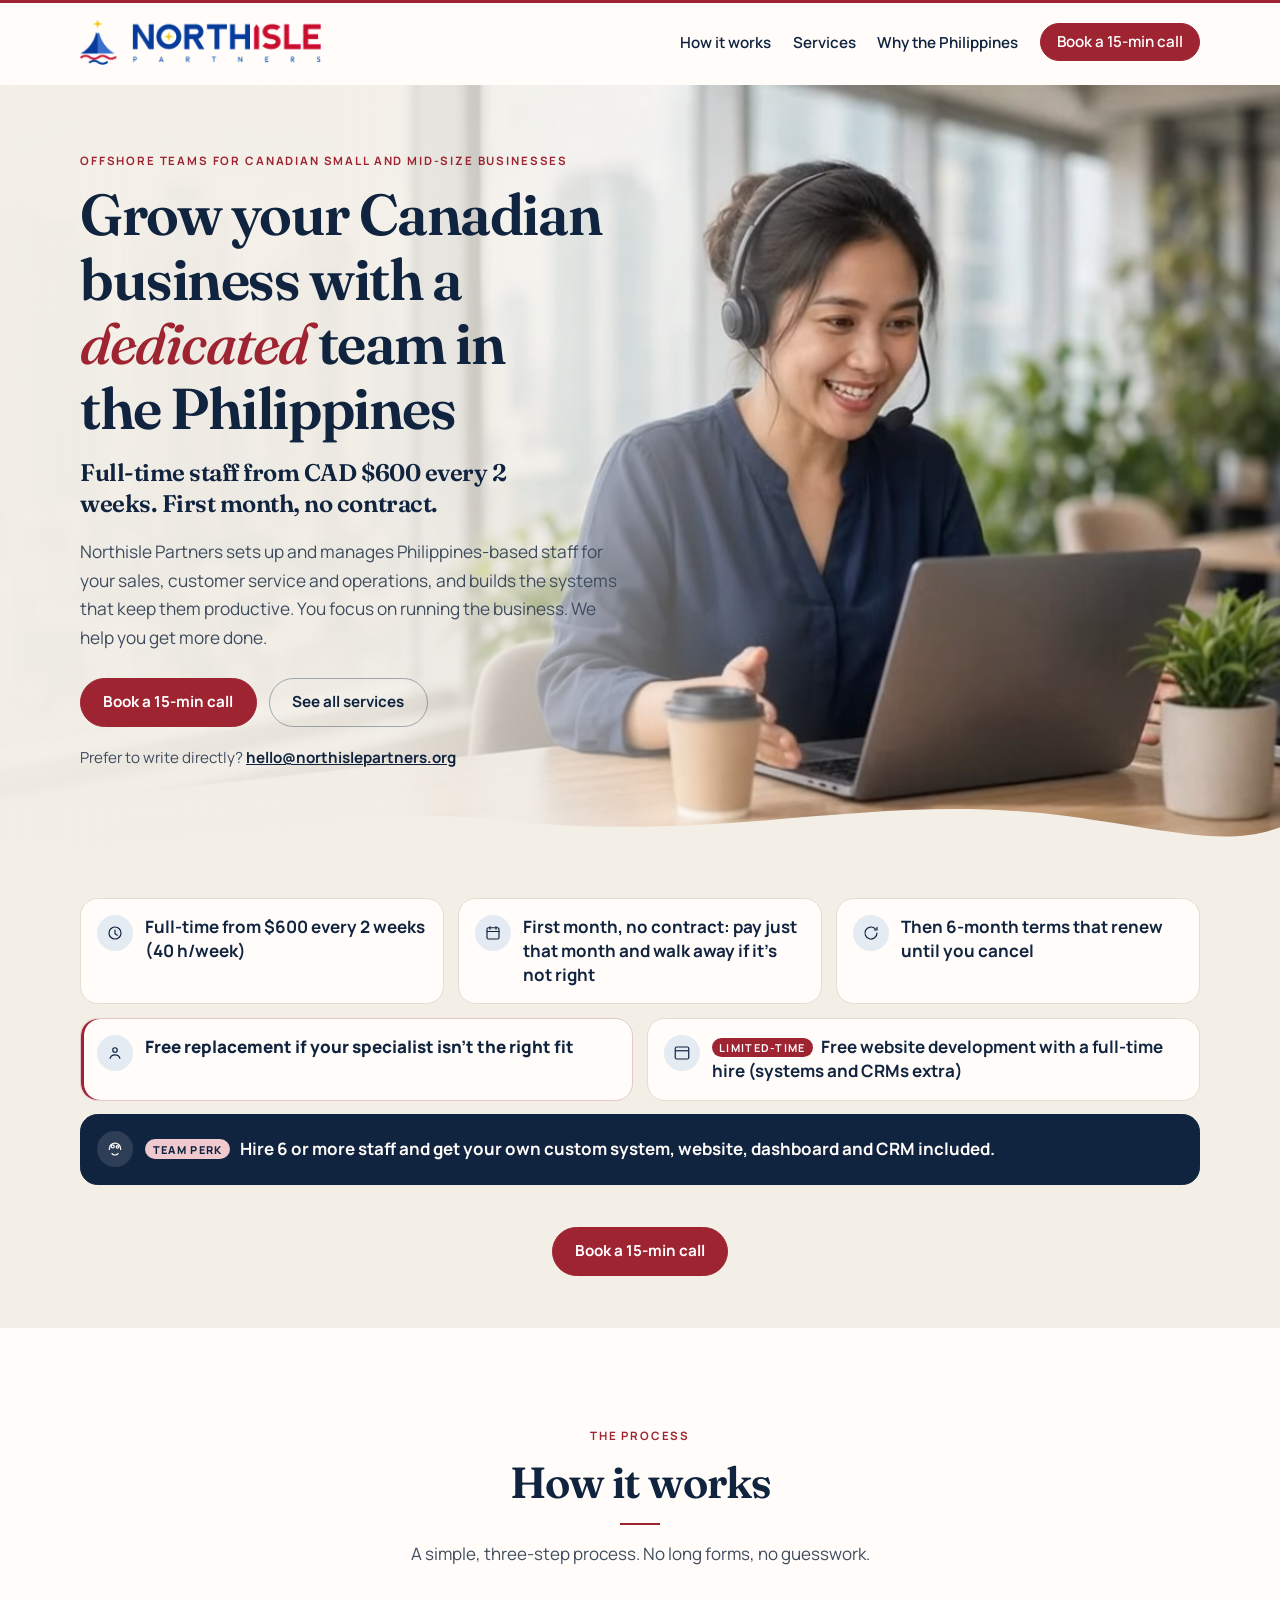
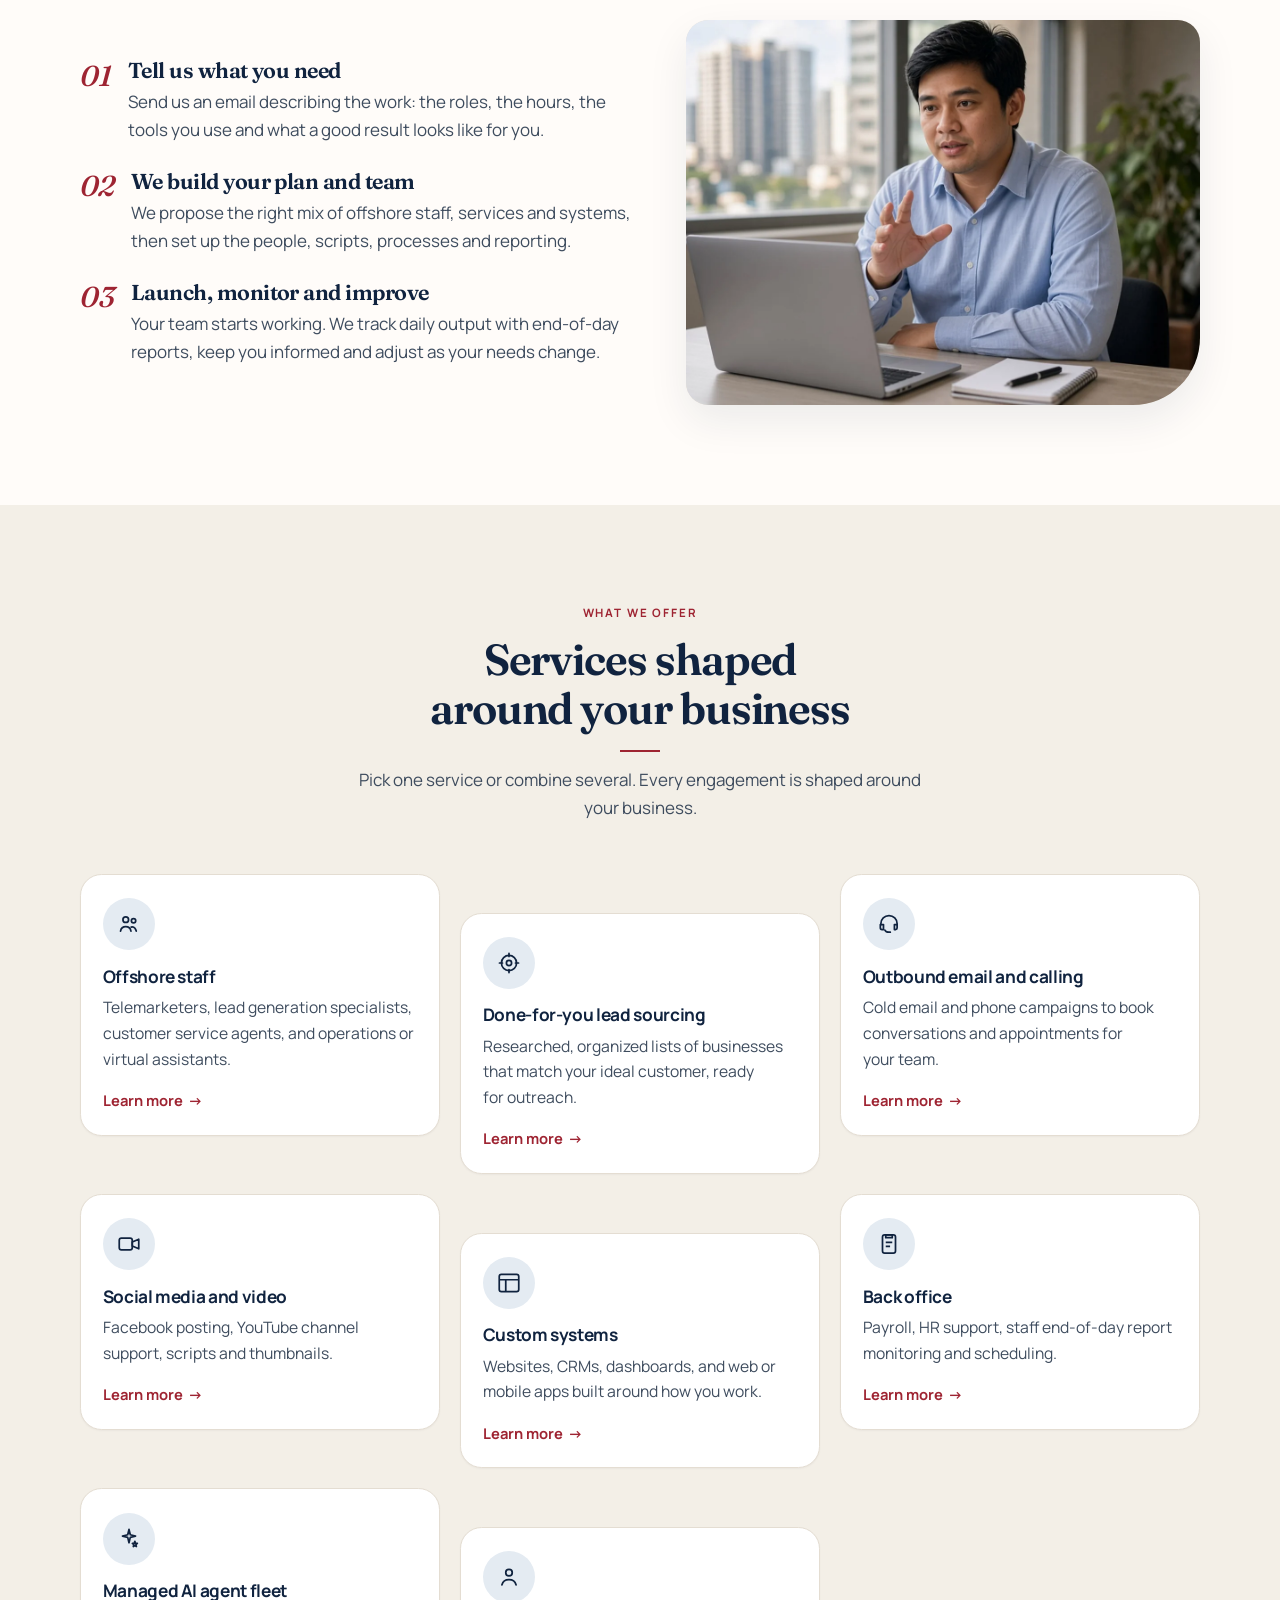
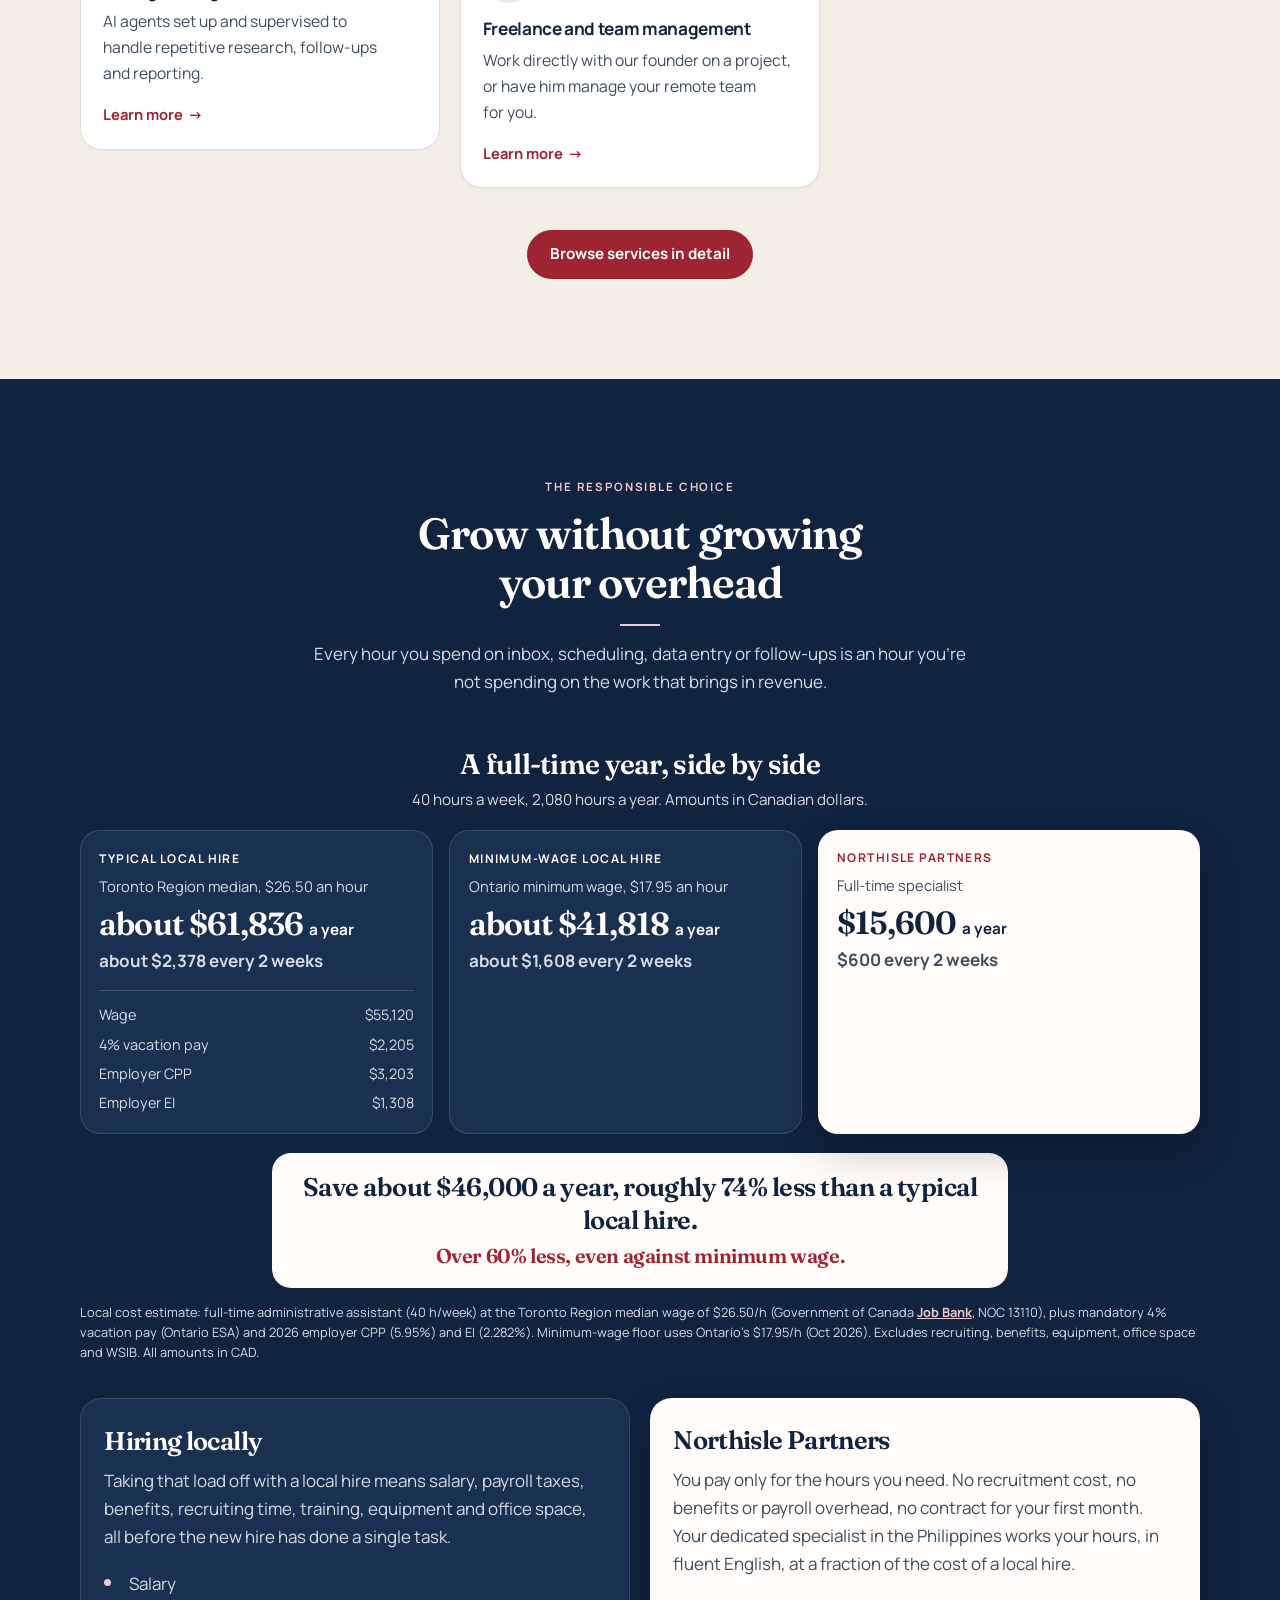
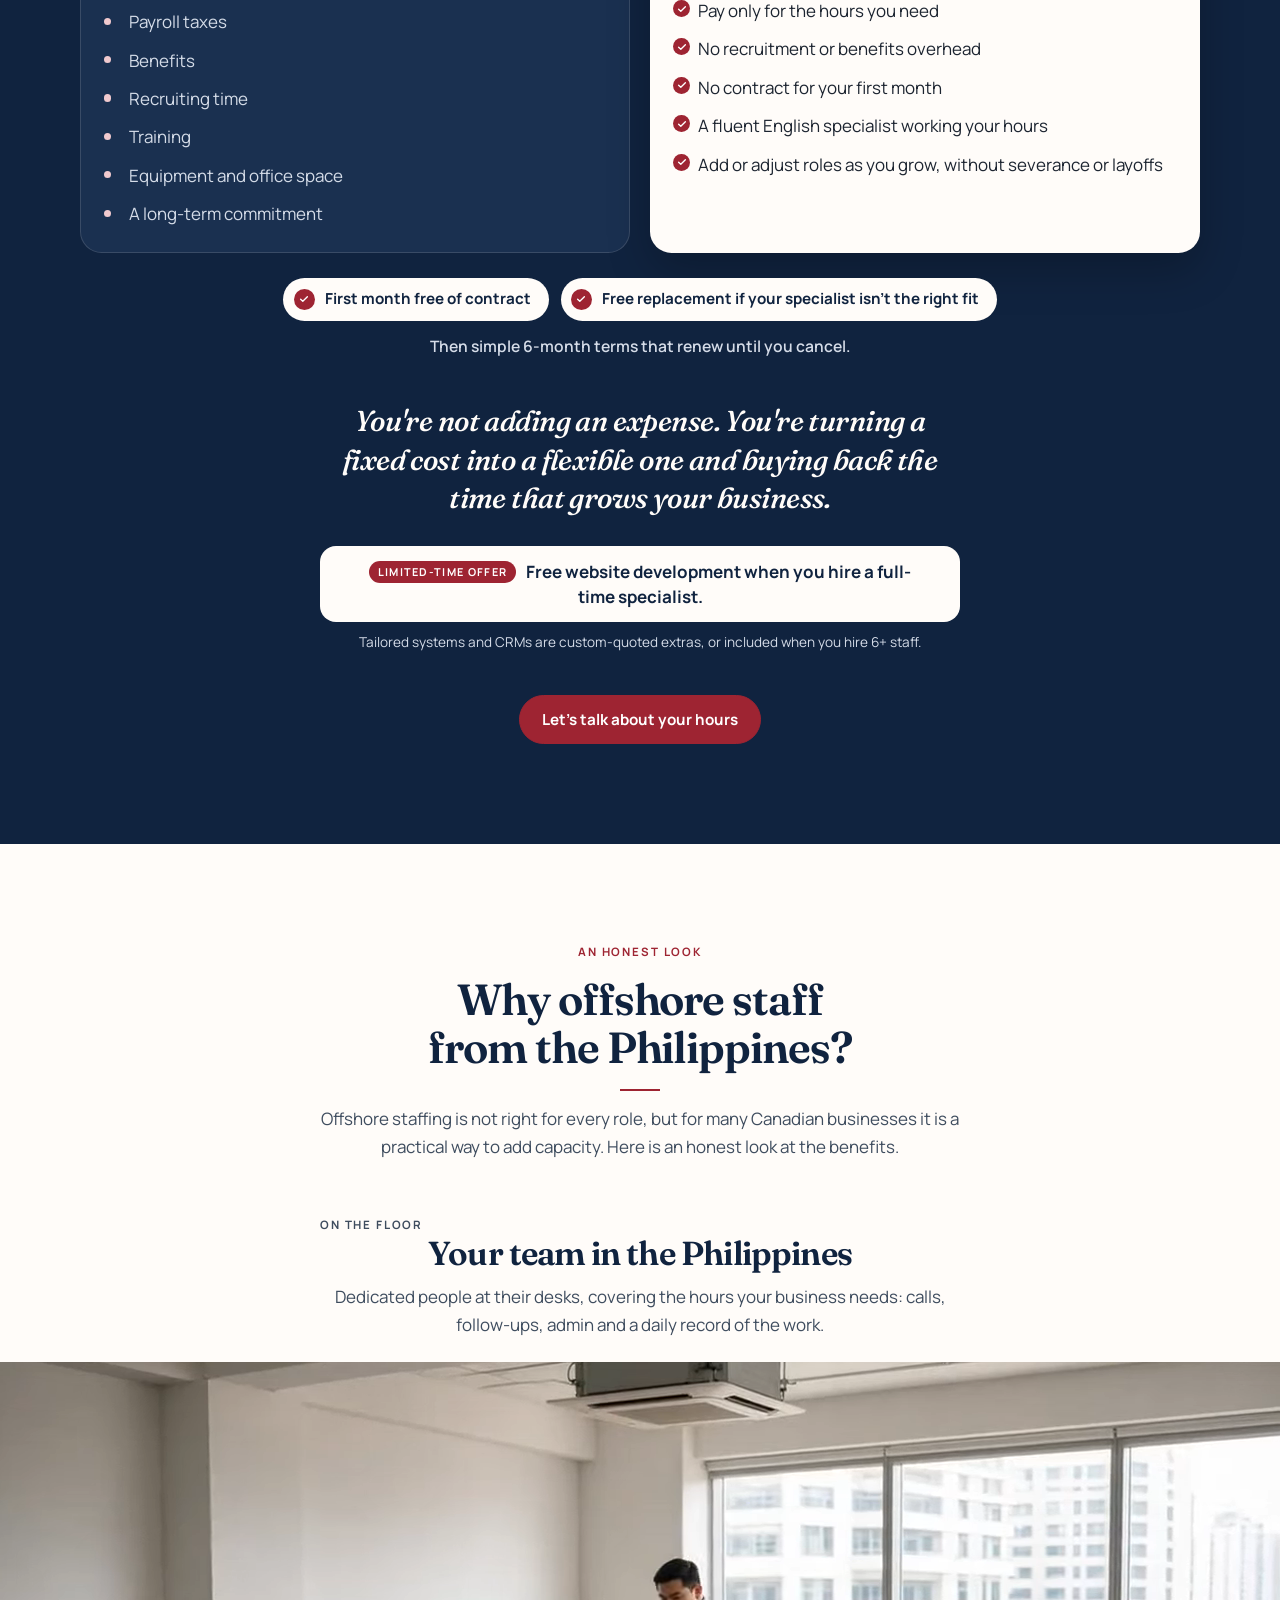
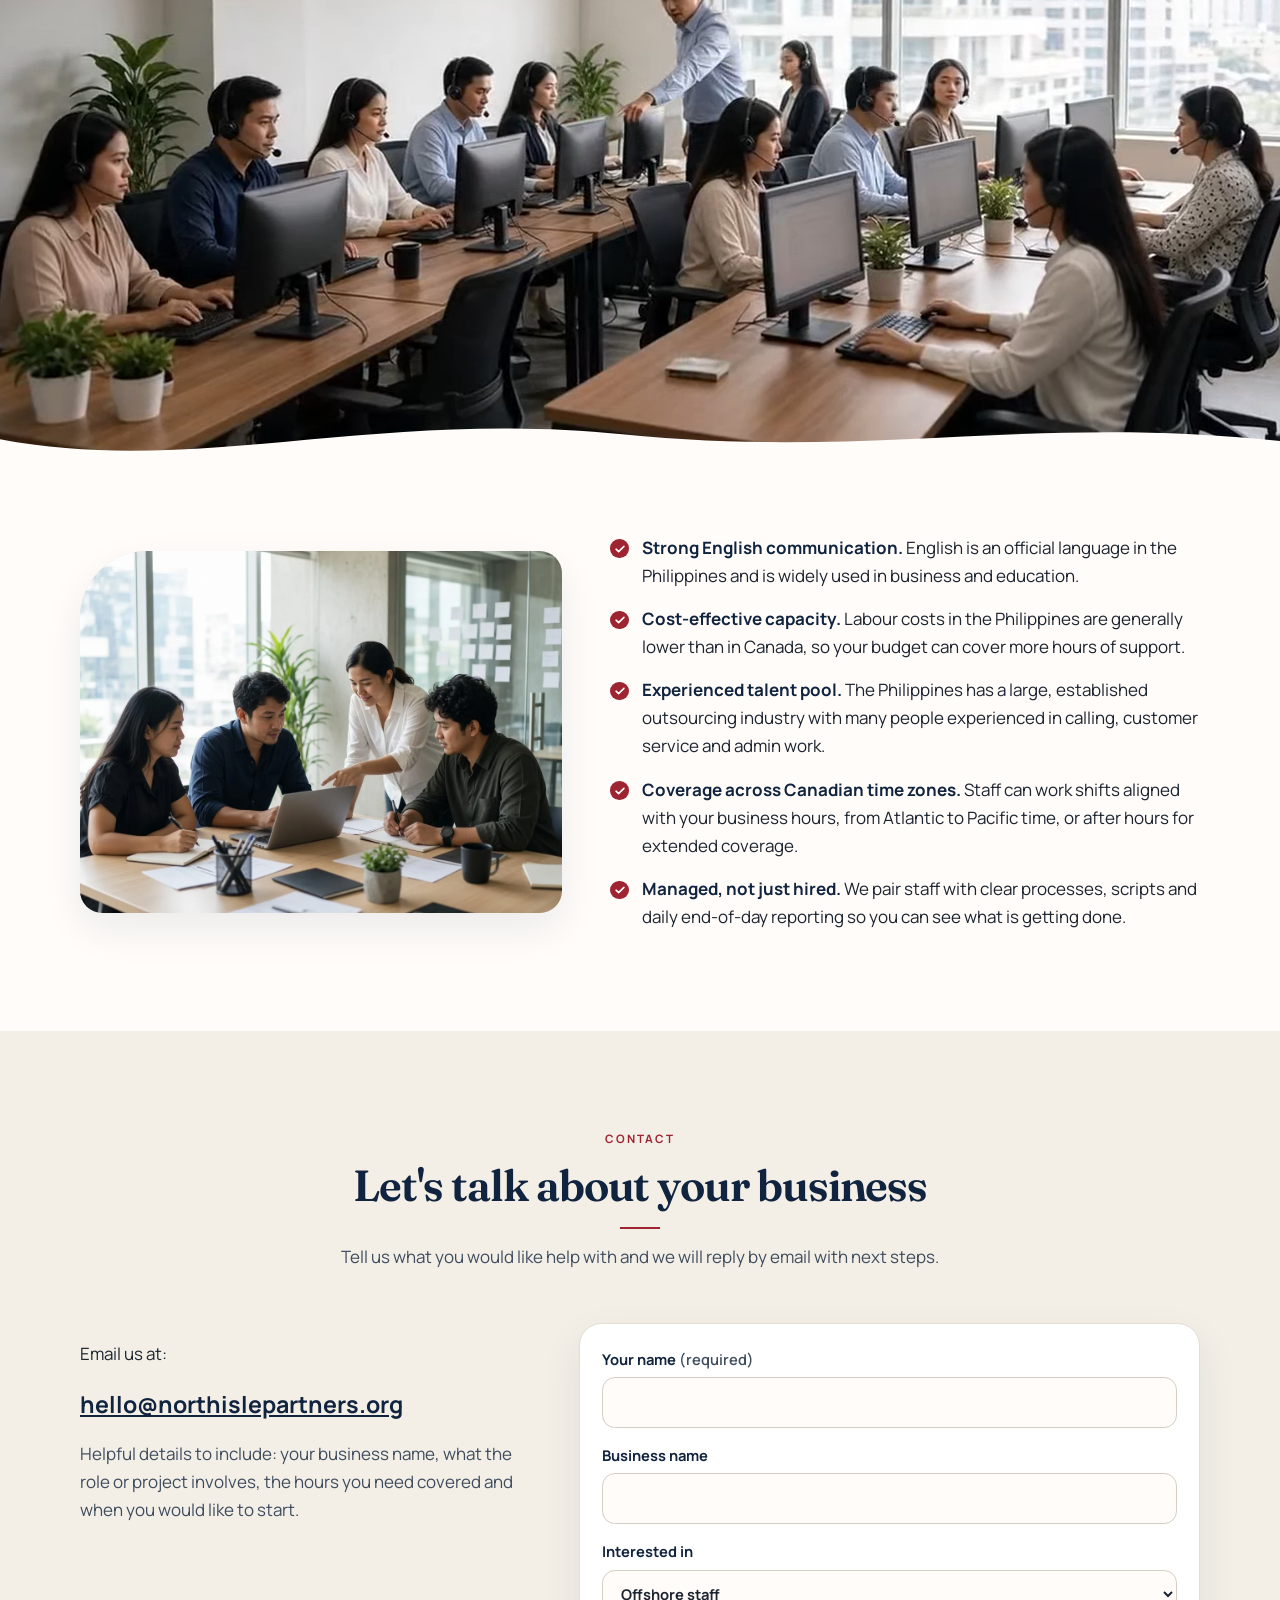
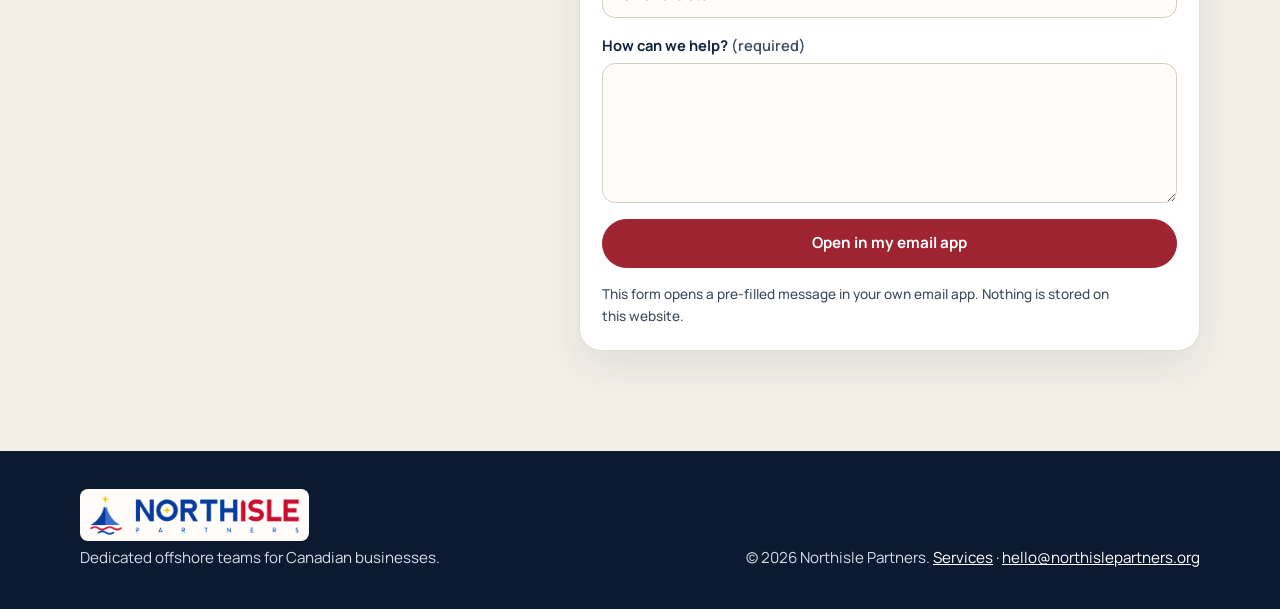
==== commit 975d3456: "Add 404 page, robots.txt, sitemap and organization data Also update NOTES.md to the current domain, " ====
--- a/index.html
+++ b/index.html
@@ -25,6 +25,9 @@
 <link href="https://fonts.googleapis.com/css2?family=Fraunces:ital,opsz,wght@0,9..144,520;0,9..144,620;1,9..144,520&family=Manrope:wght@400;500;600;700;800&display=swap" rel="stylesheet">
 <link rel="preload" as="image" href="assets/img/hero-specialist.webp" fetchpriority="high">
 <link rel="stylesheet" href="styles.css">
+<script type="application/ld+json">
+{"@context":"https://schema.org","@type":"Organization","name":"Northisle Partners","url":"https://northislepartners.org/","logo":"https://northislepartners.org/assets/img/northisle-wordmark.png","email":"hello@northislepartners.org","description":"Philippines-based offshore staff and done-for-you growth services for Canadian small and mid-size businesses.","areaServed":"CA"}
+</script>
 </head>
 <body>
 <a class="skip" href="#main">Skip to content</a>
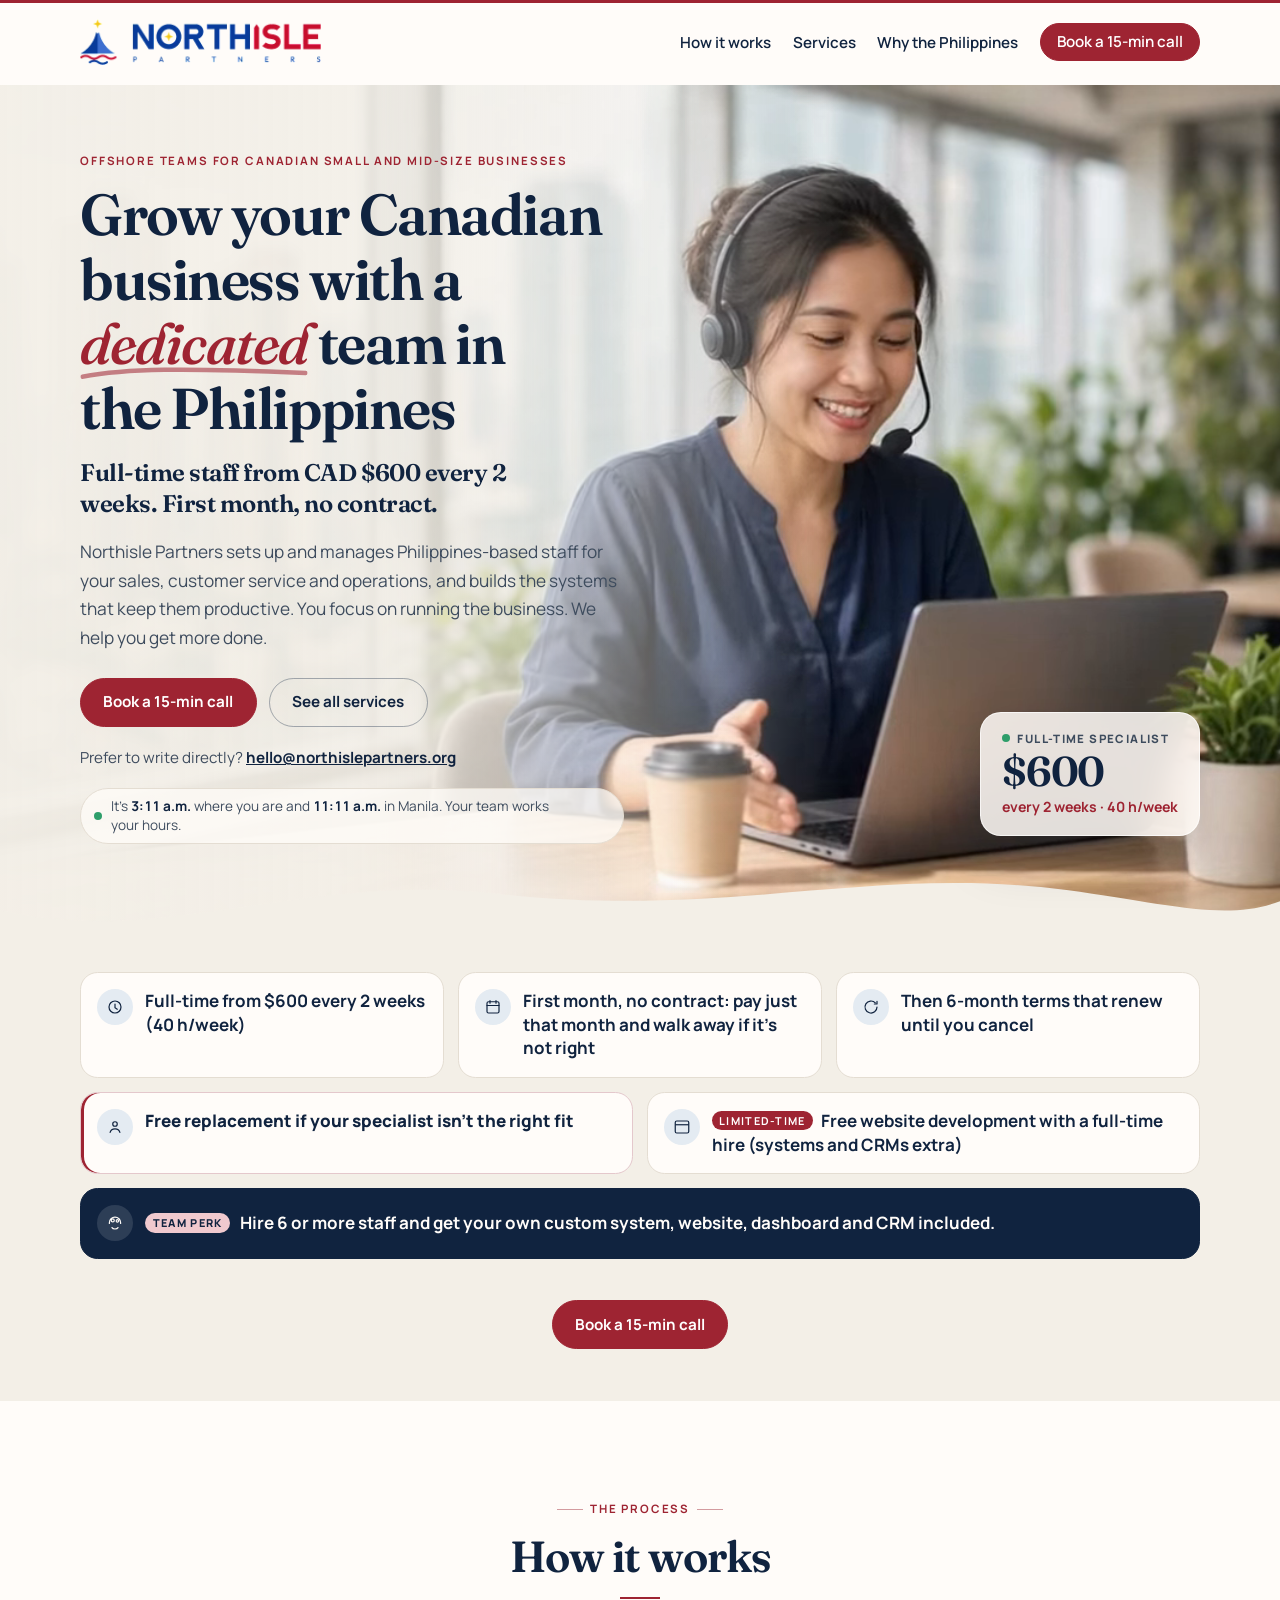
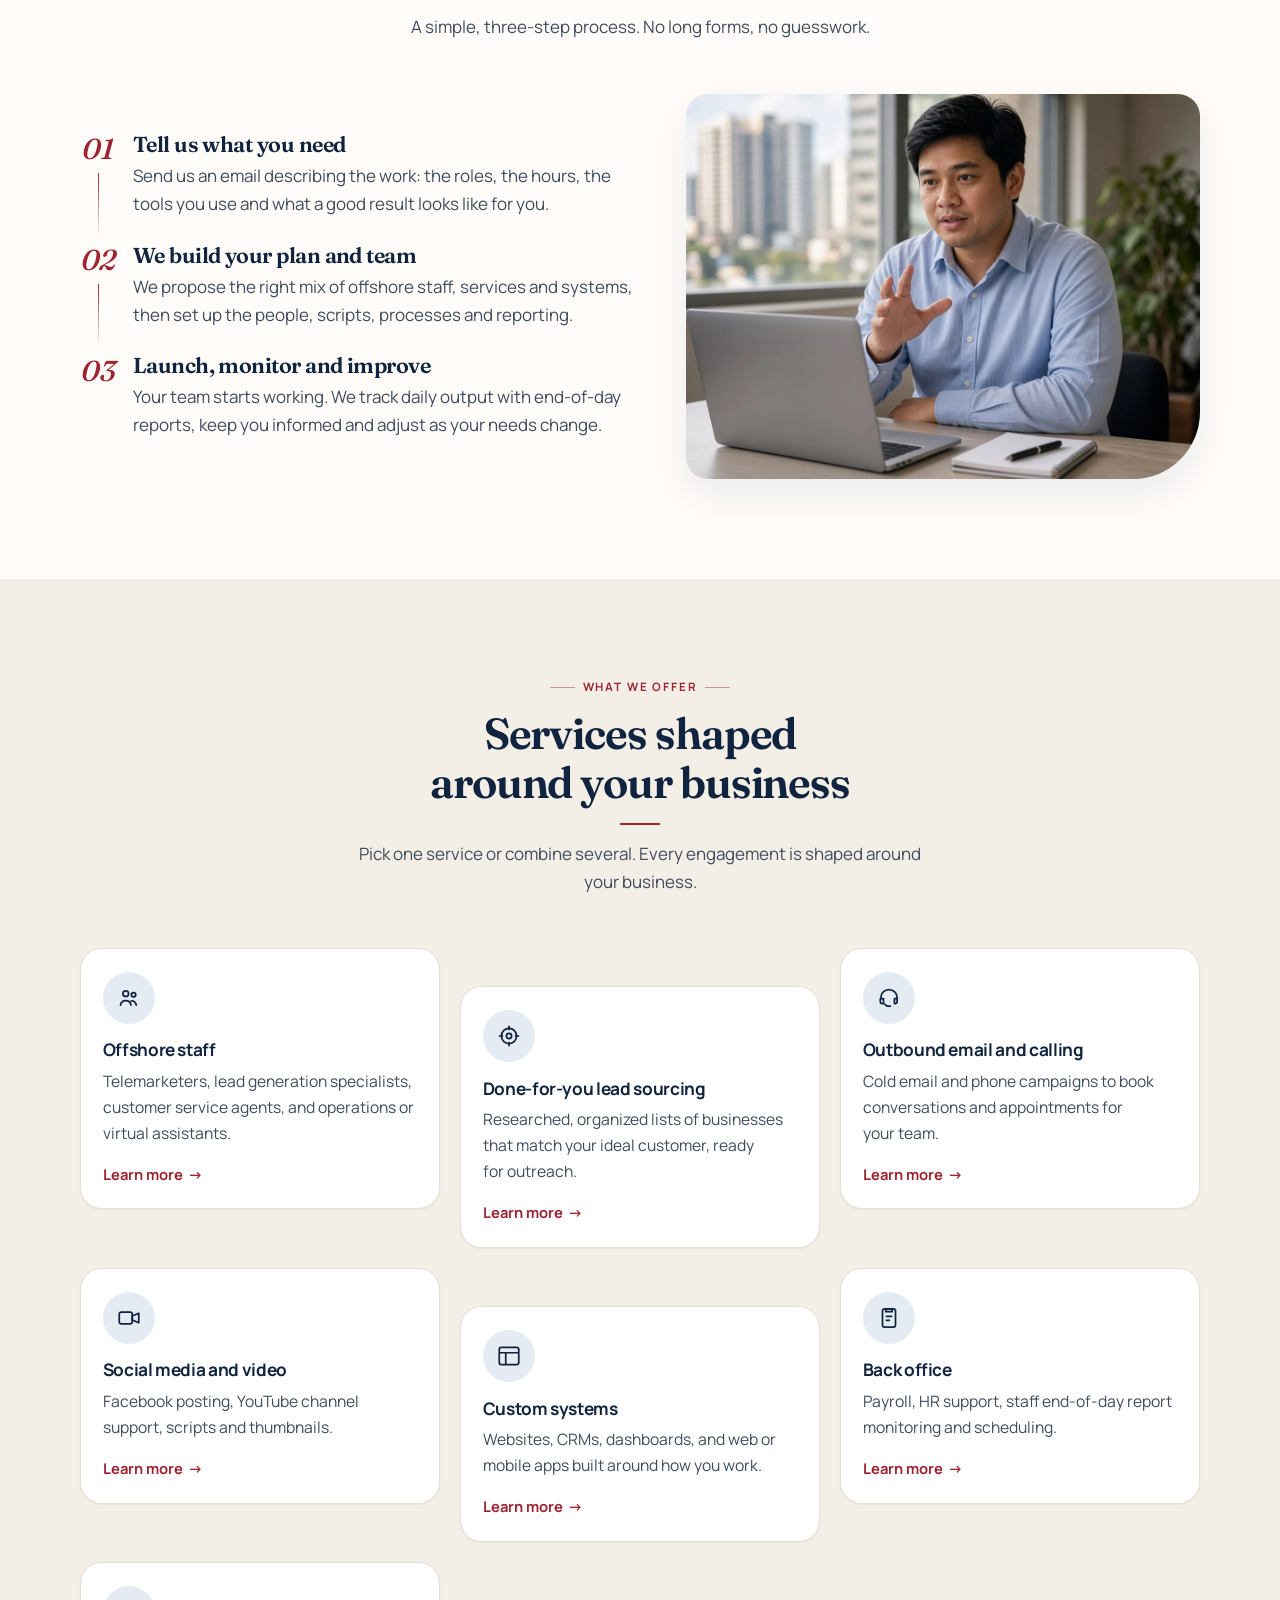
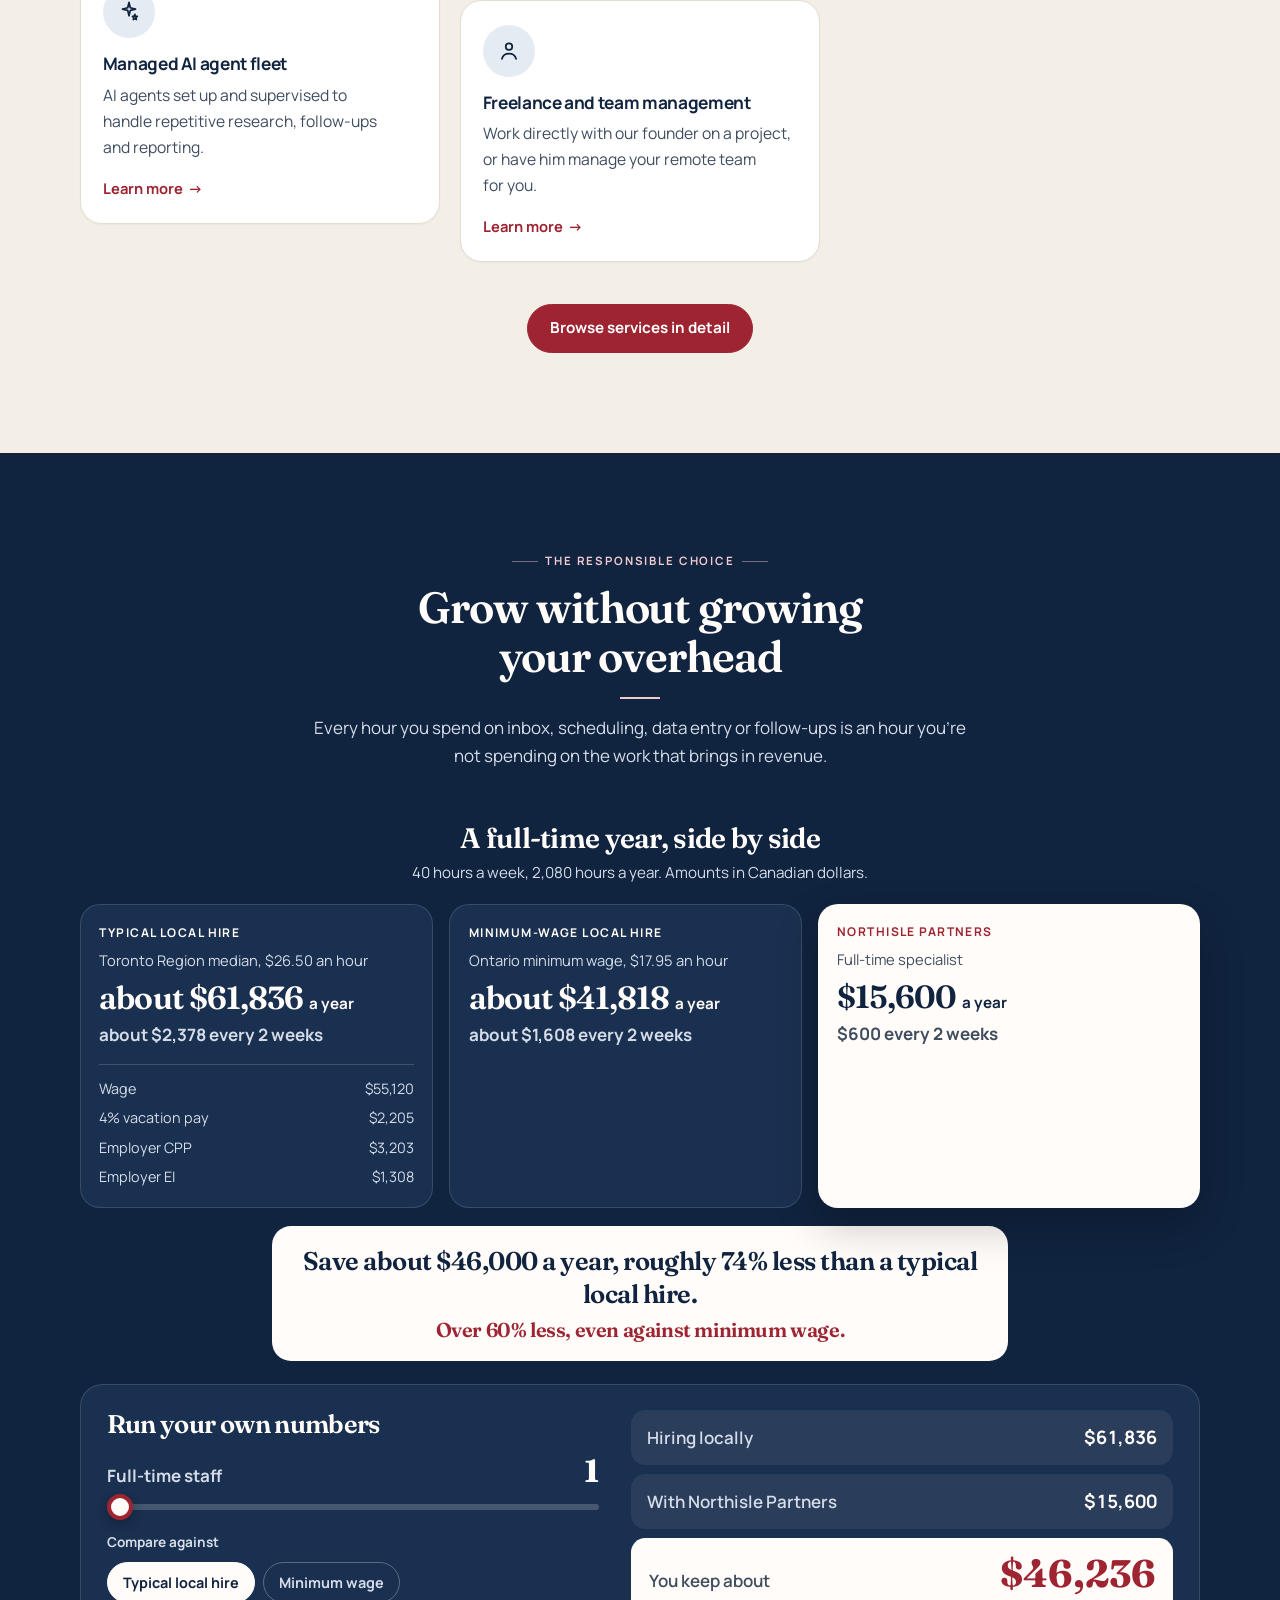
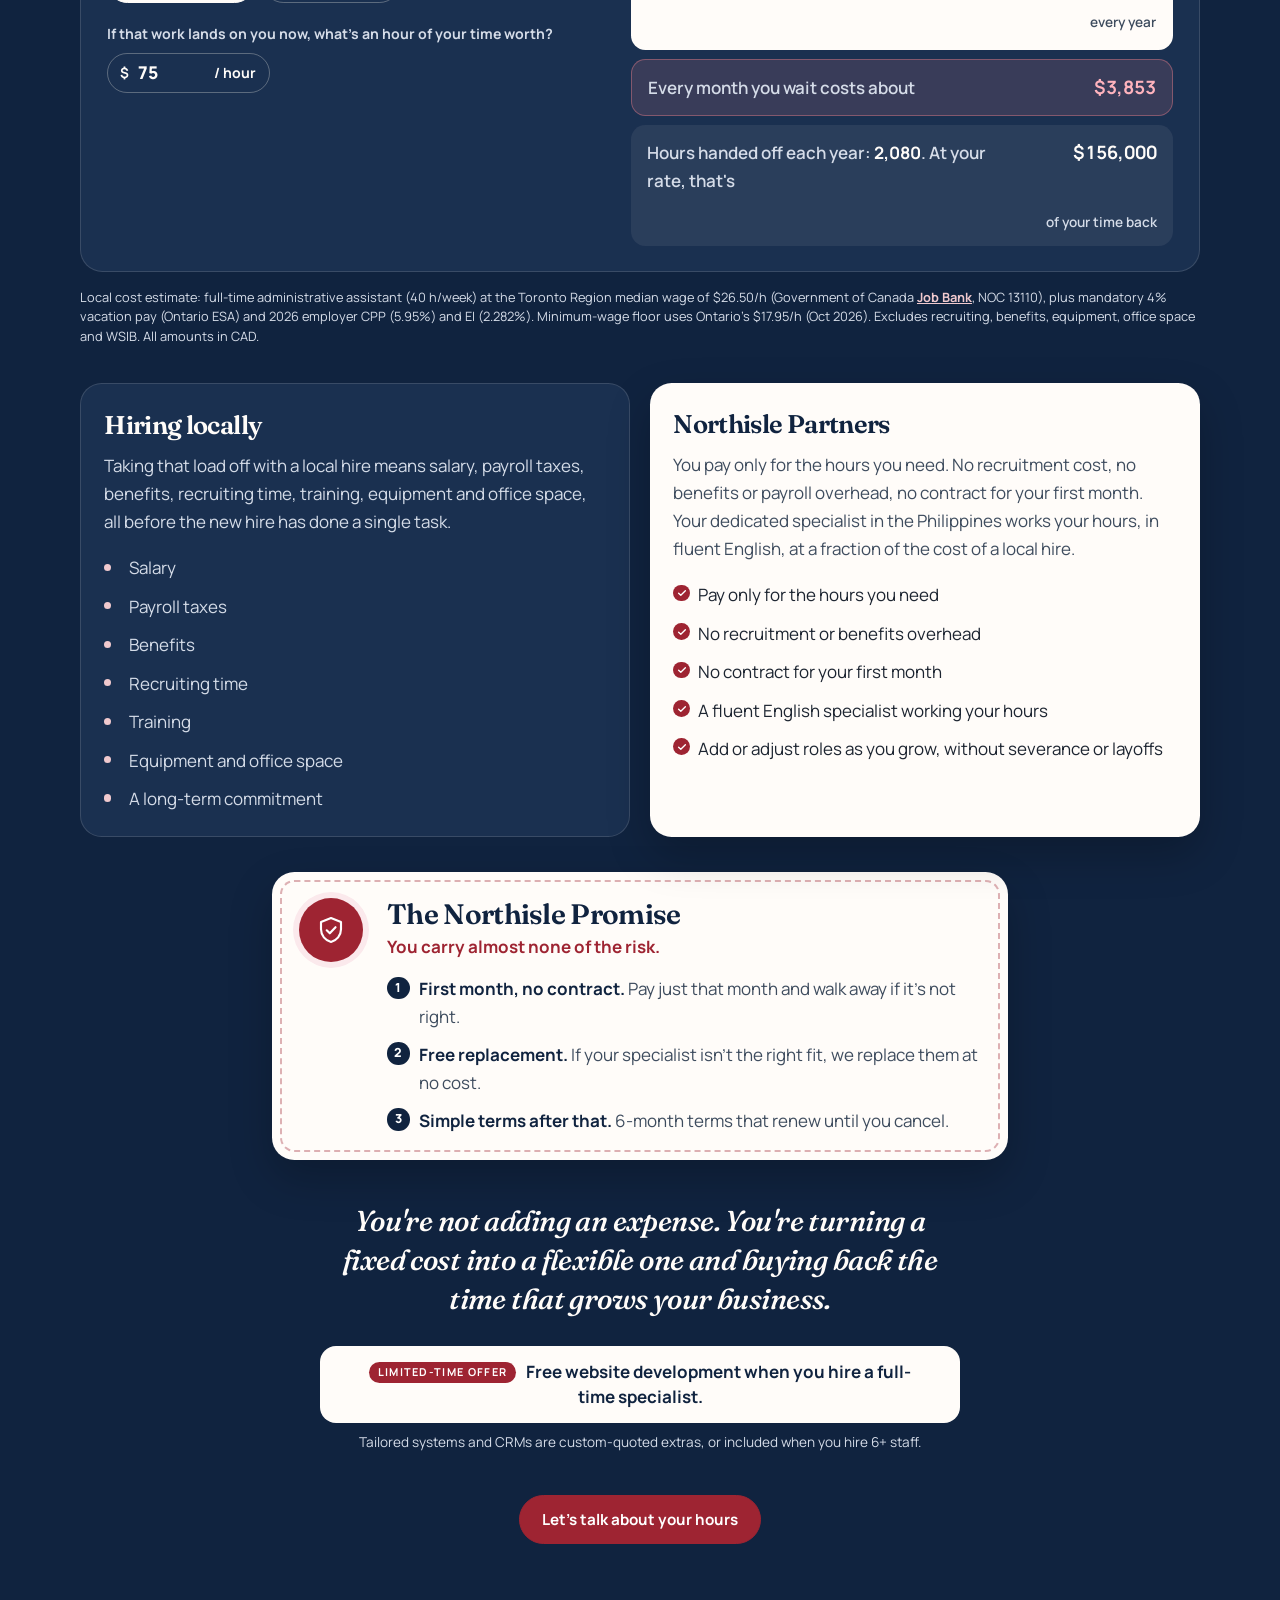
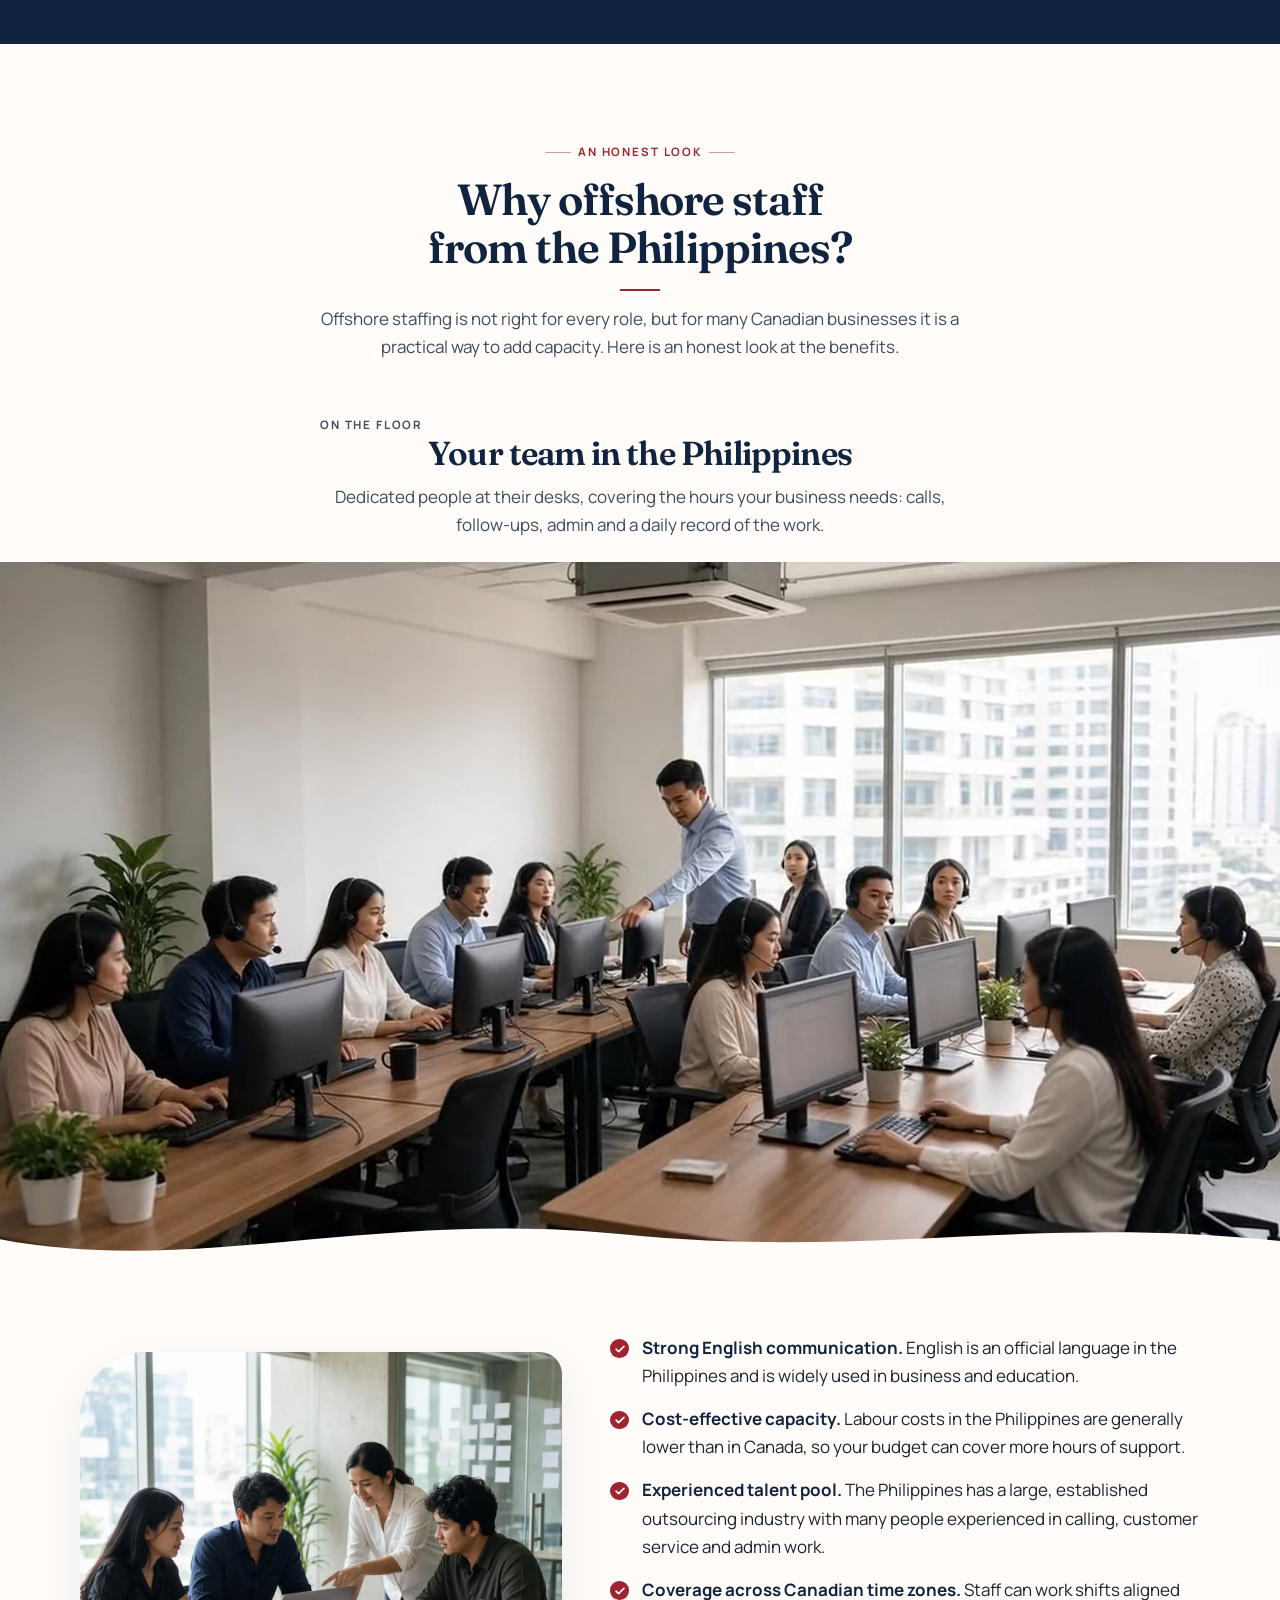
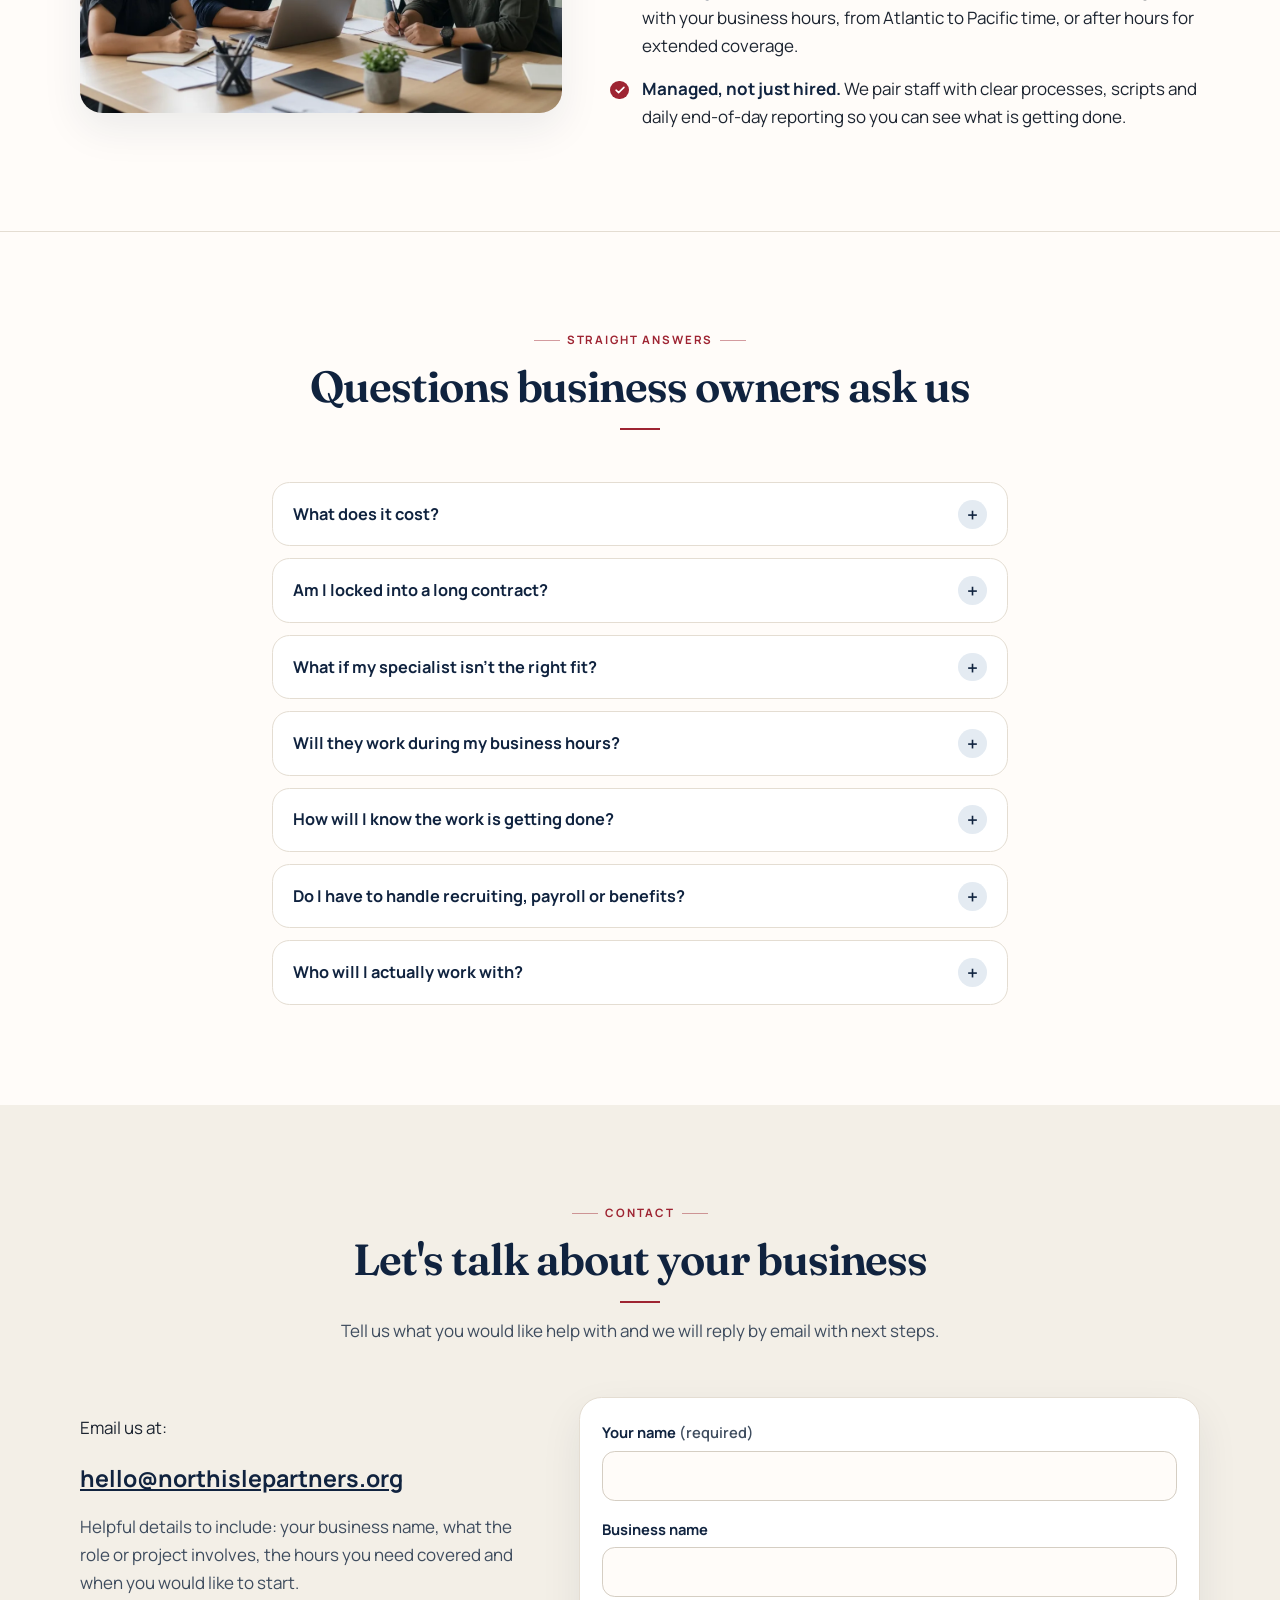
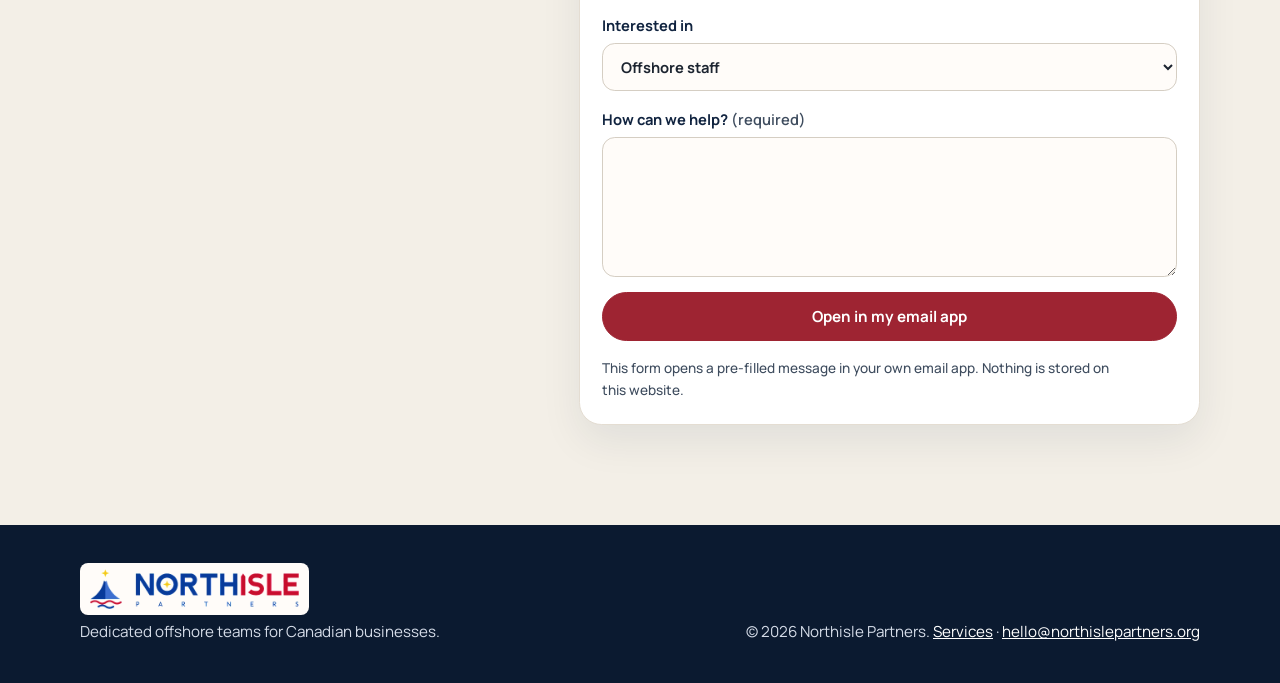
==== commit f6c4e9e8: "Refresh the design and make the savings case stronger - Savings calculator with cost of waiting and " ====
--- a/index.html
+++ b/index.html
@@ -62,6 +62,11 @@
       <svg class="wave" viewBox="0 0 1440 100" preserveAspectRatio="none" aria-hidden="true">
         <path fill="#f3efe7" d="M0 58C180 100 340 16 560 40C820 68 980 8 1200 36C1320 52 1380 70 1440 48V100H0Z"/>
       </svg>
+      <div class="hero-card" aria-hidden="true">
+        <span class="hero-card-label"><span class="live-dot"></span>Full-time specialist</span>
+        <span class="hero-card-price">$600</span>
+        <span class="hero-card-sub">every 2 weeks · 40 h/week</span>
+      </div>
     </div>
     <div class="hero-copy">
       <p class="eyebrow">Offshore teams for Canadian small and mid-size businesses</p>
@@ -73,6 +78,7 @@
         <a class="btn btn-ghost" href="services.html">See all services</a>
       </div>
       <p class="note">Prefer to write directly? <a href="mailto:hello@northislepartners.org">hello@northislepartners.org</a></p>
+      <p class="clock" data-clock hidden><span class="live-dot"></span><span>It's <b data-time-local>--</b> where you are and <b data-time-manila>--</b> in Manila. Your team works your hours.</span></p>
     </div>
   </section>
 
@@ -248,6 +254,29 @@
           <p>Save about $46,000 a year, roughly 74% less than a typical local hire.</p>
           <p>Over 60% less, even against minimum wage.</p>
         </div>
+        <div class="calc" data-calc hidden>
+          <div class="calc-controls">
+            <h3 class="calc-title">Run your own numbers</h3>
+            <label class="calc-staff" for="calc-staff">Full-time staff <output id="calc-staff-out" for="calc-staff">1</output></label>
+            <input type="range" id="calc-staff" min="1" max="20" value="1">
+            <fieldset class="calc-toggle">
+              <legend>Compare against</legend>
+              <label><input type="radio" name="calc-base" value="61836" checked><span>Typical local hire</span></label>
+              <label><input type="radio" name="calc-base" value="41818"><span>Minimum wage</span></label>
+            </fieldset>
+            <label class="calc-rate" for="calc-rate">If that work lands on you now, what's an hour of your time worth?
+              <span class="calc-rate-input"><span aria-hidden="true">$</span><input id="calc-rate" type="number" inputmode="numeric" min="0" max="2000" step="5" value="75"><span aria-hidden="true">/ hour</span></span>
+            </label>
+          </div>
+          <div class="calc-result" aria-live="polite">
+            <p><span>Hiring locally</span><strong data-calc-local>$61,836</strong></p>
+            <p><span>With Northisle Partners</span><strong data-calc-ours>$15,600</strong></p>
+            <p class="calc-save"><span>You keep about</span><strong data-calc-save>$46,236</strong><em>every year</em></p>
+            <p class="calc-wait"><span>Every month you wait costs about</span><strong data-calc-wait>$3,853</strong></p>
+            <p class="calc-time"><span>Hours handed off each year: <b data-calc-hours>2,080</b>. At your rate, that's</span><strong data-calc-time>$156,000</strong><em>of your time back</em></p>
+            <p class="calc-perk" data-calc-perk hidden><span class="team-flag">Team perk</span> Custom system, website, dashboard and CRM included.</p>
+          </div>
+        </div>
         <p class="price-footnote">Local cost estimate: full-time administrative assistant (40 h/week) at the Toronto Region median wage of $26.50/h (Government of Canada <a href="https://www.jobbank.gc.ca/marketreport/wages-occupation/24789/geo9219">Job Bank</a>, NOC 13110), plus mandatory 4% vacation pay (Ontario ESA) and 2026 employer CPP (5.95%) and EI (2.282%). Minimum-wage floor uses Ontario's $17.95/h (Oct 2026). Excludes recruiting, benefits, equipment, office space and WSIB. All amounts in CAD.</p>
       </div>
       <div class="compare">
@@ -276,11 +305,18 @@
           </ul>
         </article>
       </div>
-      <ul class="trust-strip reveal">
-        <li>First month free of contract</li>
-        <li>Free replacement if your specialist isn't the right fit</li>
-      </ul>
-      <p class="term-line reveal">Then simple 6-month terms that renew until you cancel.</p>
+      <div class="promise reveal">
+        <div class="promise-seal" aria-hidden="true"><svg viewBox="0 0 24 24" fill="none" stroke="currentColor" stroke-width="1.6" stroke-linecap="round" stroke-linejoin="round"><path d="M12 3 4.5 6v5.5c0 4.6 3.2 8.2 7.5 9.5 4.3-1.3 7.5-4.9 7.5-9.5V6z"/><path d="m8.8 12.2 2.3 2.3 4.3-4.6"/></svg></div>
+        <div>
+          <h3>The Northisle Promise</h3>
+          <p class="promise-lead">You carry almost none of the risk.</p>
+          <ol class="promise-list">
+            <li><strong>First month, no contract.</strong> Pay just that month and walk away if it's not right.</li>
+            <li><strong>Free replacement.</strong> If your specialist isn't the right fit, we replace them at no cost.</li>
+            <li><strong>Simple terms after that.</strong> 6-month terms that renew until you cancel.</li>
+          </ol>
+        </div>
+      </div>
       <p class="value-close reveal">You're not adding an expense. You're turning a fixed cost into a flexible one and buying back the time that grows your business.</p>
       <div class="offer reveal">
         <p class="offer-banner"><span>Limited-time offer</span> Free website development when you hire a full-time specialist.</p>
@@ -322,6 +358,45 @@
           <li><strong>Coverage across Canadian time zones.</strong> Staff can work shifts aligned with your business hours, from Atlantic to Pacific time, or after hours for extended coverage.</li>
           <li><strong>Managed, not just hired.</strong> We pair staff with clear processes, scripts and daily end-of-day reporting so you can see what is getting done.</li>
         </ul>
+      </div>
+    </div>
+  </section>
+
+  <section class="band band-faq" id="faq" aria-labelledby="faq-title">
+    <div class="container">
+      <div class="section-head reveal">
+        <p class="eyebrow">Straight answers</p>
+        <h2 id="faq-title">Questions business owners ask us</h2>
+      </div>
+      <div class="faq reveal">
+        <details>
+          <summary>What does it cost?</summary>
+          <p>A full-time specialist (40 hours a week) starts from CAD $600 every 2 weeks. For a limited time, website development is free when you hire a full-time specialist. Tailored systems and CRMs are custom-quoted, or included when you hire 6 or more staff.</p>
+        </details>
+        <details>
+          <summary>Am I locked into a long contract?</summary>
+          <p>No. Your first month has no contract: pay just that month and walk away if it's not right. After that, simple 6-month terms renew until you cancel.</p>
+        </details>
+        <details>
+          <summary>What if my specialist isn't the right fit?</summary>
+          <p>We replace them free of charge.</p>
+        </details>
+        <details>
+          <summary>Will they work during my business hours?</summary>
+          <p>Yes. Staff work shifts aligned with your business hours, from Atlantic to Pacific time, or after hours if you want extended coverage.</p>
+        </details>
+        <details>
+          <summary>How will I know the work is getting done?</summary>
+          <p>We set up clear processes, scripts and daily end-of-day reports, track output and keep you informed, so you can see exactly what is getting done.</p>
+        </details>
+        <details>
+          <summary>Do I have to handle recruiting, payroll or benefits?</summary>
+          <p>No. There's no recruitment cost and no benefits or payroll overhead on your side. We help define the role, onboard the person and keep things running smoothly.</p>
+        </details>
+        <details>
+          <summary>Who will I actually work with?</summary>
+          <p>You can work directly with our founder, Bergel Sarenas, on a specific project, or have him manage your remote team for you day to day.</p>
+        </details>
       </div>
     </div>
   </section>
@@ -370,6 +445,8 @@
   </section>
 </main>
 
+<div class="mobile-cta" data-mobile-cta><a class="btn" href="mailto:hello@northislepartners.org?subject=Book%20a%2015-min%20call">Book a 15-min call</a></div>
+
 <footer class="site-footer">
   <div class="container footer-row">
     <div>
--- a/styles.css
+++ b/styles.css
@@ -653,44 +653,6 @@
   height: 1.05rem;
   border-radius: 50%;
   background: var(--red) url("data:image/svg+xml,%3Csvg xmlns='http://www.w3.org/2000/svg' viewBox='0 0 16 16'%3E%3Cpath d='M3.5 8.2 6.4 11 12.5 5' fill='none' stroke='white' stroke-width='1.8' stroke-linecap='round' stroke-linejoin='round'/%3E%3C/svg%3E") center / 0.72rem no-repeat;
-}
-.trust-strip {
-  display: flex;
-  flex-wrap: wrap;
-  justify-content: center;
-  gap: 0.75rem;
-  list-style: none;
-  margin: 1.6rem 0 0;
-  padding: 0;
-}
-.trust-strip li {
-  display: flex;
-  align-items: center;
-  gap: 0.6rem;
-  margin: 0;
-  padding: 0.65rem 1.1rem 0.65rem 0.65rem;
-  background: var(--white);
-  color: var(--navy);
-  font-weight: 700;
-  font-size: 0.95rem;
-  line-height: 1.35;
-  border-radius: 999px;
-}
-.trust-strip li::before {
-  content: "";
-  width: 1.35rem;
-  height: 1.35rem;
-  flex: 0 0 auto;
-  border-radius: 50%;
-  background: var(--red) url("data:image/svg+xml,%3Csvg xmlns='http://www.w3.org/2000/svg' viewBox='0 0 16 16'%3E%3Cpath d='M3.5 8.2 6.4 11 12.5 5' fill='none' stroke='white' stroke-width='1.8' stroke-linecap='round' stroke-linejoin='round'/%3E%3C/svg%3E") center / 0.78rem no-repeat;
-}
-.term-line {
-  margin: 0.85rem auto 0;
-  max-width: 36rem;
-  text-align: center;
-  color: #d5dce8;
-  font-size: 0.98rem;
-  font-weight: 600;
 }
 .offer { margin: 1.75rem auto 0; max-width: 40rem; text-align: center; }
 .offer-banner {
@@ -906,8 +868,6 @@
 }
 @media (max-width: 800px) {
   .compare { grid-template-columns: 1fr; }
-  .trust-strip { flex-direction: column; align-items: stretch; }
-  .trust-strip li { border-radius: 1rem; }
   .offer-banner { display: block; }
 }
 @media (max-width: 959px) {
@@ -952,7 +912,361 @@
   .site-footer .word img { height: 34px; }
   .team-media .wave, .wave { height: 56px; }
 }
+/* ---- Refresh: motion, live details, calculator, phone call bar ---- */
+.site-header::after {
+  content: "";
+  position: absolute;
+  left: 0;
+  bottom: -1px;
+  width: 100%;
+  height: 2px;
+  background: linear-gradient(90deg, var(--red), #e07a87);
+  transform-origin: left;
+  transform: scaleX(var(--progress, 0));
+}
+
+.live-dot {
+  width: 0.5rem;
+  height: 0.5rem;
+  flex: 0 0 auto;
+  border-radius: 50%;
+  background: #2e9e6a;
+  box-shadow: 0 0 0 0 rgba(46, 158, 106, 0.5);
+  animation: pulse 2.2s ease-out infinite;
+}
+@keyframes pulse { 70% { box-shadow: 0 0 0 0.45rem rgba(46, 158, 106, 0); } 100% { box-shadow: 0 0 0 0 rgba(46, 158, 106, 0); } }
+
+/* Hero: underline flourish, staggered entrance, floating price card, clock */
+.hero h1 em {
+  background: url("data:image/svg+xml,%3Csvg xmlns='http://www.w3.org/2000/svg' viewBox='0 0 200 12' preserveAspectRatio='none'%3E%3Cpath d='M2 8.5C40 3 90 2.5 198 6' fill='none' stroke='%239e2432' stroke-width='3' stroke-linecap='round' opacity='.55'/%3E%3C/svg%3E") left 100% / 100% 0.32em no-repeat;
+  padding-bottom: 0.06em;
+}
+.js .hero-copy > * { animation: rise 0.8s cubic-bezier(.2, .7, .2, 1) both; }
+.js .hero-copy > :nth-child(2) { animation-delay: 0.08s; }
+.js .hero-copy > :nth-child(3) { animation-delay: 0.16s; }
+.js .hero-copy > :nth-child(4) { animation-delay: 0.24s; }
+.js .hero-copy > :nth-child(n + 5) { animation-delay: 0.32s; }
+@keyframes rise { from { opacity: 0; transform: translateY(14px); } to { opacity: 1; transform: none; } }
+
+.hero-card {
+  position: absolute;
+  z-index: 3;
+  right: max(1.25rem, calc((100% - var(--max)) / 2));
+  bottom: 7rem;
+  display: grid;
+  gap: 0.1rem;
+  padding: 1rem 1.3rem 1.05rem;
+  background: rgba(255, 252, 249, 0.86);
+  backdrop-filter: blur(14px) saturate(1.3);
+  border: 1px solid rgba(255, 255, 255, 0.7);
+  border-radius: 1.3rem;
+  box-shadow: 0 24px 50px rgba(16, 35, 63, 0.18);
+  color: var(--navy);
+  animation: float 6s ease-in-out infinite, rise 0.9s 0.5s cubic-bezier(.2, .7, .2, 1) both;
+}
+@keyframes float { 50% { translate: 0 -8px; } }
+.hero-card-label {
+  display: flex;
+  align-items: center;
+  gap: 0.45rem;
+  font-size: 0.72rem;
+  font-weight: 800;
+  letter-spacing: 0.12em;
+  text-transform: uppercase;
+  color: var(--muted);
+}
+.hero-card-price { font-family: Fraunces, Georgia, serif; font-weight: 620; font-size: 2.6rem; line-height: 1.05; letter-spacing: -0.03em; }
+.hero-card-sub { font-size: 0.88rem; font-weight: 700; color: var(--red); }
+
+.clock {
+  display: inline-flex;
+  align-items: center;
+  gap: 0.6rem;
+  margin: 1.1rem 0 0;
+  padding: 0.5rem 0.95rem 0.5rem 0.8rem;
+  background: rgba(255, 252, 249, 0.75);
+  border: 1px solid var(--line);
+  border-radius: 999px;
+  color: var(--muted);
+  font-size: 0.85rem;
+  line-height: 1.4;
+}
+.clock[hidden] { display: none; }
+.clock b { color: var(--navy); font-variant-numeric: tabular-nums; }
+
+/* Section heads: hairlines either side of the eyebrow */
+.section-head .eyebrow::before,
+.section-head .eyebrow::after {
+  content: "";
+  width: 1.6rem;
+  height: 1px;
+  background: currentColor;
+  opacity: 0.45;
+}
+
+/* Steps: a thread connecting 01 → 02 → 03 */
+.steps li { position: relative; }
+.step-num { min-width: 2.3rem; text-align: center; }
+.steps li:not(:last-child)::before {
+  content: "";
+  position: absolute;
+  left: 1.15rem;
+  top: 2.5rem;
+  bottom: -1.3rem;
+  width: 1px;
+  background: linear-gradient(var(--red), rgba(158, 36, 50, 0));
+}
+
+/* Cards: accent bar sweeps in, icon fills with brand red */
+.card { position: relative; overflow: hidden; }
+.card::before {
+  content: "";
+  position: absolute;
+  inset: 0 0 auto;
+  height: 3px;
+  background: linear-gradient(90deg, var(--red), #e07a87);
+  transform: scaleX(0);
+  transform-origin: left;
+  transition: transform 0.35s ease;
+}
+.card:hover::before { transform: scaleX(1); }
+.card .icon { transition: background 0.25s ease, color 0.25s ease, transform 0.25s ease; }
+.card:hover .icon { background: var(--red); color: #fff; transform: rotate(-6deg); }
+
+/* Savings calculator */
+.calc {
+  display: grid;
+  grid-template-columns: 1fr 1.1fr;
+  gap: 1.5rem 2rem;
+  margin: 1.4rem auto 0;
+  padding: 1.6rem;
+  background: #1a3050;
+  border: 1px solid rgba(244, 240, 232, 0.14);
+  border-radius: 1.4rem;
+}
+.calc[hidden] { display: none; }
+.calc-title { margin: 0 0 1rem; color: #fffcf9; font-size: clamp(1.35rem, 2vw, 1.65rem); }
+.calc-staff { display: flex; justify-content: space-between; align-items: baseline; font-weight: 700; color: #d5dce8; }
+.calc-staff output { font-family: Fraunces, Georgia, serif; font-size: 2rem; color: #fffcf9; line-height: 1; }
+.calc input[type="range"] {
+  -webkit-appearance: none;
+  appearance: none;
+  width: 100%;
+  height: 6px;
+  margin: 0.9rem 0 1.3rem;
+  border-radius: 999px;
+  background: linear-gradient(90deg, #e07a87 var(--fill, 0%), rgba(244, 240, 232, 0.2) var(--fill, 0%));
+  cursor: pointer;
+}
+.calc input[type="range"]::-webkit-slider-thumb {
+  -webkit-appearance: none;
+  width: 26px;
+  height: 26px;
+  border-radius: 50%;
+  background: #fffcf9;
+  border: 4px solid var(--red);
+  box-shadow: 0 4px 12px rgba(0, 0, 0, 0.3);
+}
+.calc input[type="range"]::-moz-range-thumb {
+  width: 18px;
+  height: 18px;
+  border-radius: 50%;
+  background: #fffcf9;
+  border: 4px solid var(--red);
+}
+.calc input[type="range"]:focus-visible { outline: 2px solid #f0c9ce; outline-offset: 6px; }
+.calc-toggle { border: 0; margin: 0; padding: 0; display: flex; flex-wrap: wrap; gap: 0.5rem; }
+.calc-toggle legend { width: 100%; margin-bottom: 0.5rem; padding: 0; color: #d5dce8; font-size: 0.85rem; font-weight: 700; }
+.calc-toggle label { position: relative; cursor: pointer; }
+.calc-toggle input { position: absolute; opacity: 0; }
+.calc-toggle span {
+  display: inline-block;
+  padding: 0.5rem 0.95rem;
+  border: 1px solid rgba(244, 240, 232, 0.3);
+  border-radius: 999px;
+  color: #d5dce8;
+  font-size: 0.9rem;
+  font-weight: 700;
+  transition: background 0.2s ease, color 0.2s ease;
+}
+.calc-toggle input:checked + span { background: #fffcf9; color: var(--navy); border-color: #fffcf9; }
+.calc-toggle input:focus-visible + span { outline: 2px solid #f0c9ce; outline-offset: 2px; }
+.calc-result { display: grid; gap: 0.6rem; align-content: center; }
+.calc-result p {
+  display: flex;
+  justify-content: space-between;
+  align-items: baseline;
+  gap: 1rem;
+  margin: 0;
+  padding: 0.75rem 1rem;
+  border-radius: 0.9rem;
+  background: rgba(244, 240, 232, 0.07);
+  color: #d5dce8;
+  font-weight: 600;
+}
+.calc-result strong { color: #fffcf9; font-size: 1.15rem; font-variant-numeric: tabular-nums; }
+.calc-result .calc-save {
+  flex-wrap: wrap;
+  background: var(--white);
+  color: var(--muted);
+  padding: 1rem 1.1rem;
+}
+.calc-save strong { font-family: Fraunces, Georgia, serif; font-size: clamp(1.9rem, 3vw, 2.5rem); color: var(--red); line-height: 1; margin-left: auto; }
+.calc-save em { width: 100%; text-align: right; font-style: normal; font-size: 0.85rem; }
+.calc-result .calc-perk { display: block; background: transparent; padding: 0.2rem 0; font-size: 0.92rem; color: #fffcf9; }
+.calc-result .calc-perk[hidden] { display: none; }
+
+.calc-rate { display: block; margin-top: 1.3rem; color: #d5dce8; font-size: 0.88rem; font-weight: 700; line-height: 1.45; }
+.calc-rate-input {
+  display: flex;
+  align-items: center;
+  gap: 0.4rem;
+  width: fit-content;
+  margin-top: 0.5rem;
+  padding: 0.35rem 0.8rem;
+  border: 1px solid rgba(244, 240, 232, 0.3);
+  border-radius: 999px;
+  color: #fffcf9;
+}
+.calc-rate-input input {
+  width: 4.5rem;
+  border: 0;
+  background: transparent;
+  color: #fffcf9;
+  font: inherit;
+  font-size: 1.1rem;
+  font-weight: 800;
+}
+.calc-rate-input:focus-within { outline: 2px solid #f0c9ce; outline-offset: 2px; }
+.calc-rate-input input:focus { outline: none; }
+.calc-result .calc-wait { background: rgba(224, 122, 135, 0.16); border: 1px solid rgba(224, 122, 135, 0.45); }
+.calc-wait strong { color: #ffb3bd; }
+.calc-result .calc-time { flex-wrap: wrap; }
+.calc-time span { flex: 1 1 12rem; }
+.calc-time b { color: #fffcf9; }
+.calc-time em { width: 100%; text-align: right; font-style: normal; font-size: 0.85rem; }
+
+/* The Northisle Promise */
+.promise {
+  display: grid;
+  grid-template-columns: auto 1fr;
+  gap: 1.25rem 1.5rem;
+  max-width: 46rem;
+  margin: 2.2rem auto 0;
+  padding: 1.6rem 1.7rem;
+  background: var(--white);
+  color: var(--ink);
+  border-radius: 1.4rem;
+  box-shadow: 0 18px 44px rgba(0, 0, 0, 0.22);
+  outline: 2px dashed rgba(158, 36, 50, 0.35);
+  outline-offset: -10px;
+}
+.promise-seal {
+  width: 64px;
+  height: 64px;
+  display: grid;
+  place-items: center;
+  border-radius: 50%;
+  background: var(--red);
+  color: #fff;
+  box-shadow: 0 0 0 6px #fbe9ec;
+}
+.promise-seal svg { width: 32px; height: 32px; }
+.promise h3 { margin: 0; color: var(--navy); font-size: clamp(1.5rem, 2.2vw, 1.9rem); }
+.promise-lead { margin: 0.2rem 0 0.9rem; color: var(--red); font-weight: 700; }
+.promise-list { margin: 0; padding: 0; list-style: none; display: grid; gap: 0.6rem; counter-reset: p; }
+.promise-list li { position: relative; padding-left: 2rem; color: var(--muted); }
+.promise-list li::before {
+  counter-increment: p;
+  content: counter(p);
+  position: absolute;
+  left: 0;
+  top: 0.1rem;
+  width: 1.4rem;
+  height: 1.4rem;
+  display: grid;
+  place-items: center;
+  border-radius: 50%;
+  background: var(--navy);
+  color: #fff;
+  font-size: 0.78rem;
+  font-weight: 800;
+}
+.promise-list strong { color: var(--navy); }
+
+/* FAQ */
+.band-faq { border-top: 1px solid var(--line); }
+.faq { max-width: 46rem; margin: 0 auto; display: grid; gap: 0.75rem; }
+.faq details {
+  background: #fff;
+  border: 1px solid var(--line);
+  border-radius: 1.1rem;
+  transition: border-color 0.2s ease, box-shadow 0.2s ease;
+}
+.faq details[open] { border-color: #e4c8cc; box-shadow: var(--shadow); }
+.faq summary {
+  display: flex;
+  justify-content: space-between;
+  align-items: center;
+  gap: 1rem;
+  padding: 1.05rem 1.25rem;
+  cursor: pointer;
+  list-style: none;
+  color: var(--navy);
+  font-weight: 700;
+  font-size: 1.02rem;
+}
+.faq summary::-webkit-details-marker { display: none; }
+.faq summary::after {
+  content: "+";
+  flex: 0 0 auto;
+  width: 1.8rem;
+  height: 1.8rem;
+  display: grid;
+  place-items: center;
+  border-radius: 50%;
+  background: var(--mist);
+  color: var(--navy);
+  font-size: 1.2rem;
+  font-weight: 600;
+  transition: transform 0.25s ease, background 0.25s ease, color 0.25s ease;
+}
+.faq details[open] summary::after { transform: rotate(45deg); background: var(--red); color: #fff; }
+.faq summary:focus-visible { outline-offset: -2px; border-radius: 1.1rem; }
+.faq details p { margin: 0; padding: 0 1.25rem 1.15rem; color: var(--muted); }
+
+/* Phone call bar */
+.mobile-cta { display: none; }
+@media (max-width: 860px) {
+  .mobile-cta {
+    display: block;
+    position: fixed;
+    left: 0;
+    right: 0;
+    bottom: 0;
+    z-index: 45;
+    padding: 0.7rem 1rem calc(0.7rem + env(safe-area-inset-bottom));
+    background: rgba(255, 252, 249, 0.94);
+    backdrop-filter: blur(12px);
+    border-top: 1px solid var(--line);
+    transform: translateY(110%);
+    transition: transform 0.3s ease;
+  }
+  .mobile-cta.is-shown { transform: none; }
+  .mobile-cta .btn { width: 100%; }
+  .calc { grid-template-columns: 1fr; padding: 1.25rem; }
+  .promise { grid-template-columns: 1fr; padding: 1.4rem 1.3rem; }
+}
+@media (max-width: 959px) {
+  .hero-card { right: auto; left: 1rem; bottom: 6.25rem; padding: 0.8rem 1rem; }
+  .hero-card-price { font-size: 2rem; }
+}
+@media (max-width: 680px) {
+  .hero-card { bottom: 4rem; } /* wave shrinks to 56px here */
+}
+
 @media (prefers-reduced-motion: reduce) {
+  .hero-card { animation: none; }
   html { scroll-behavior: auto; }
   *, *::before, *::after {
     animation-duration: 0.01ms !important;
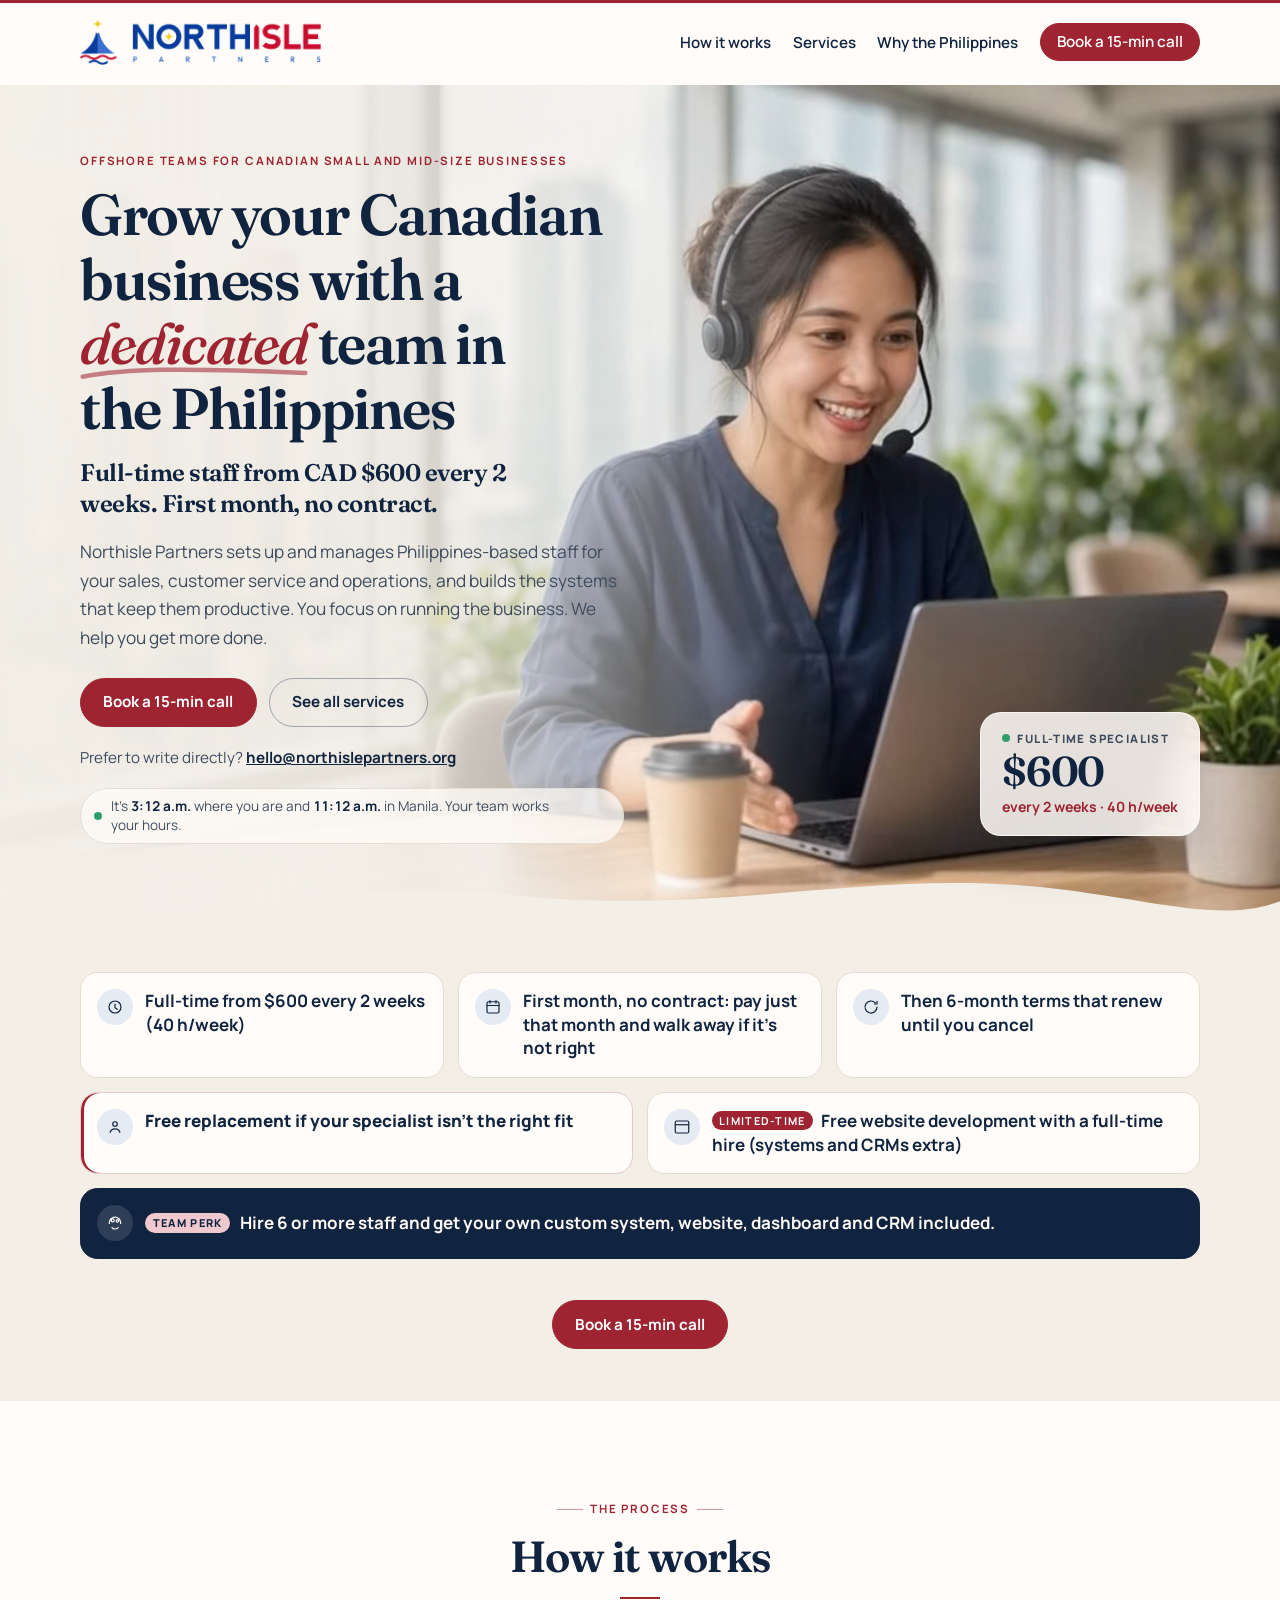
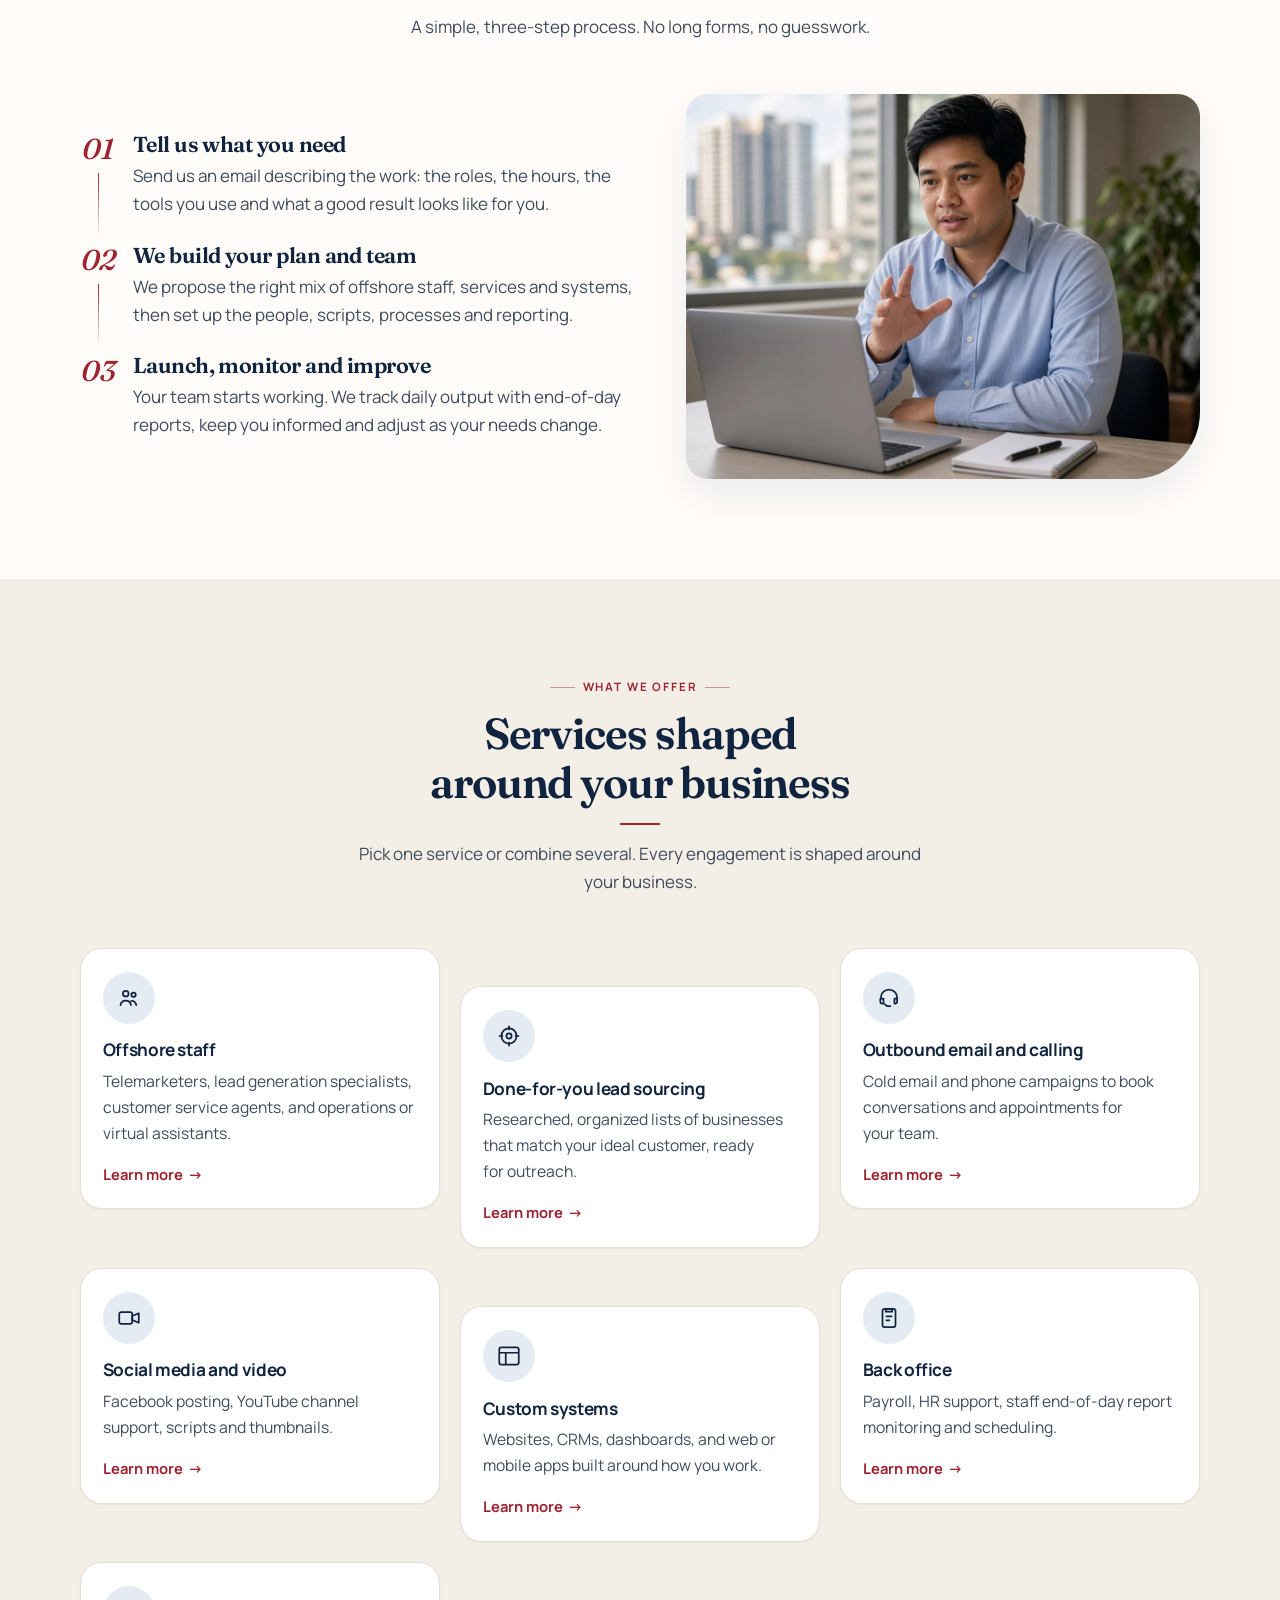
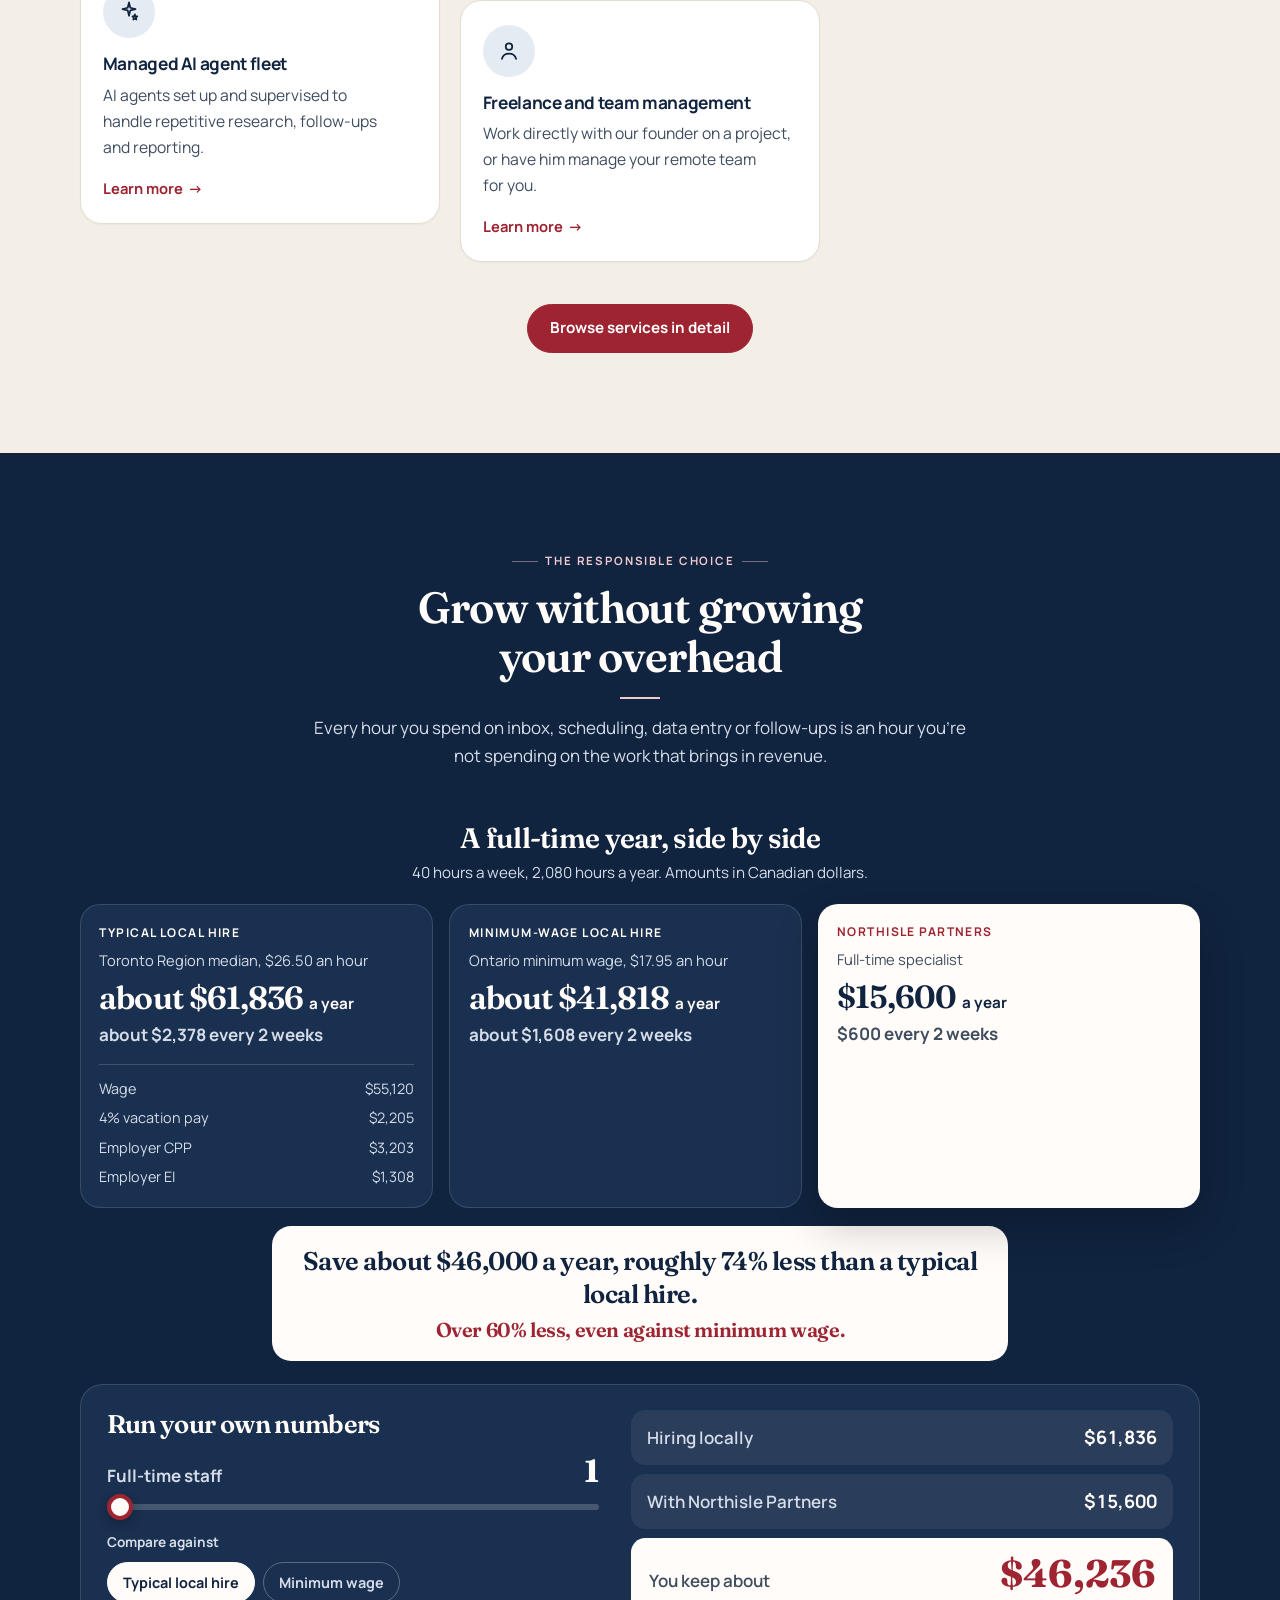
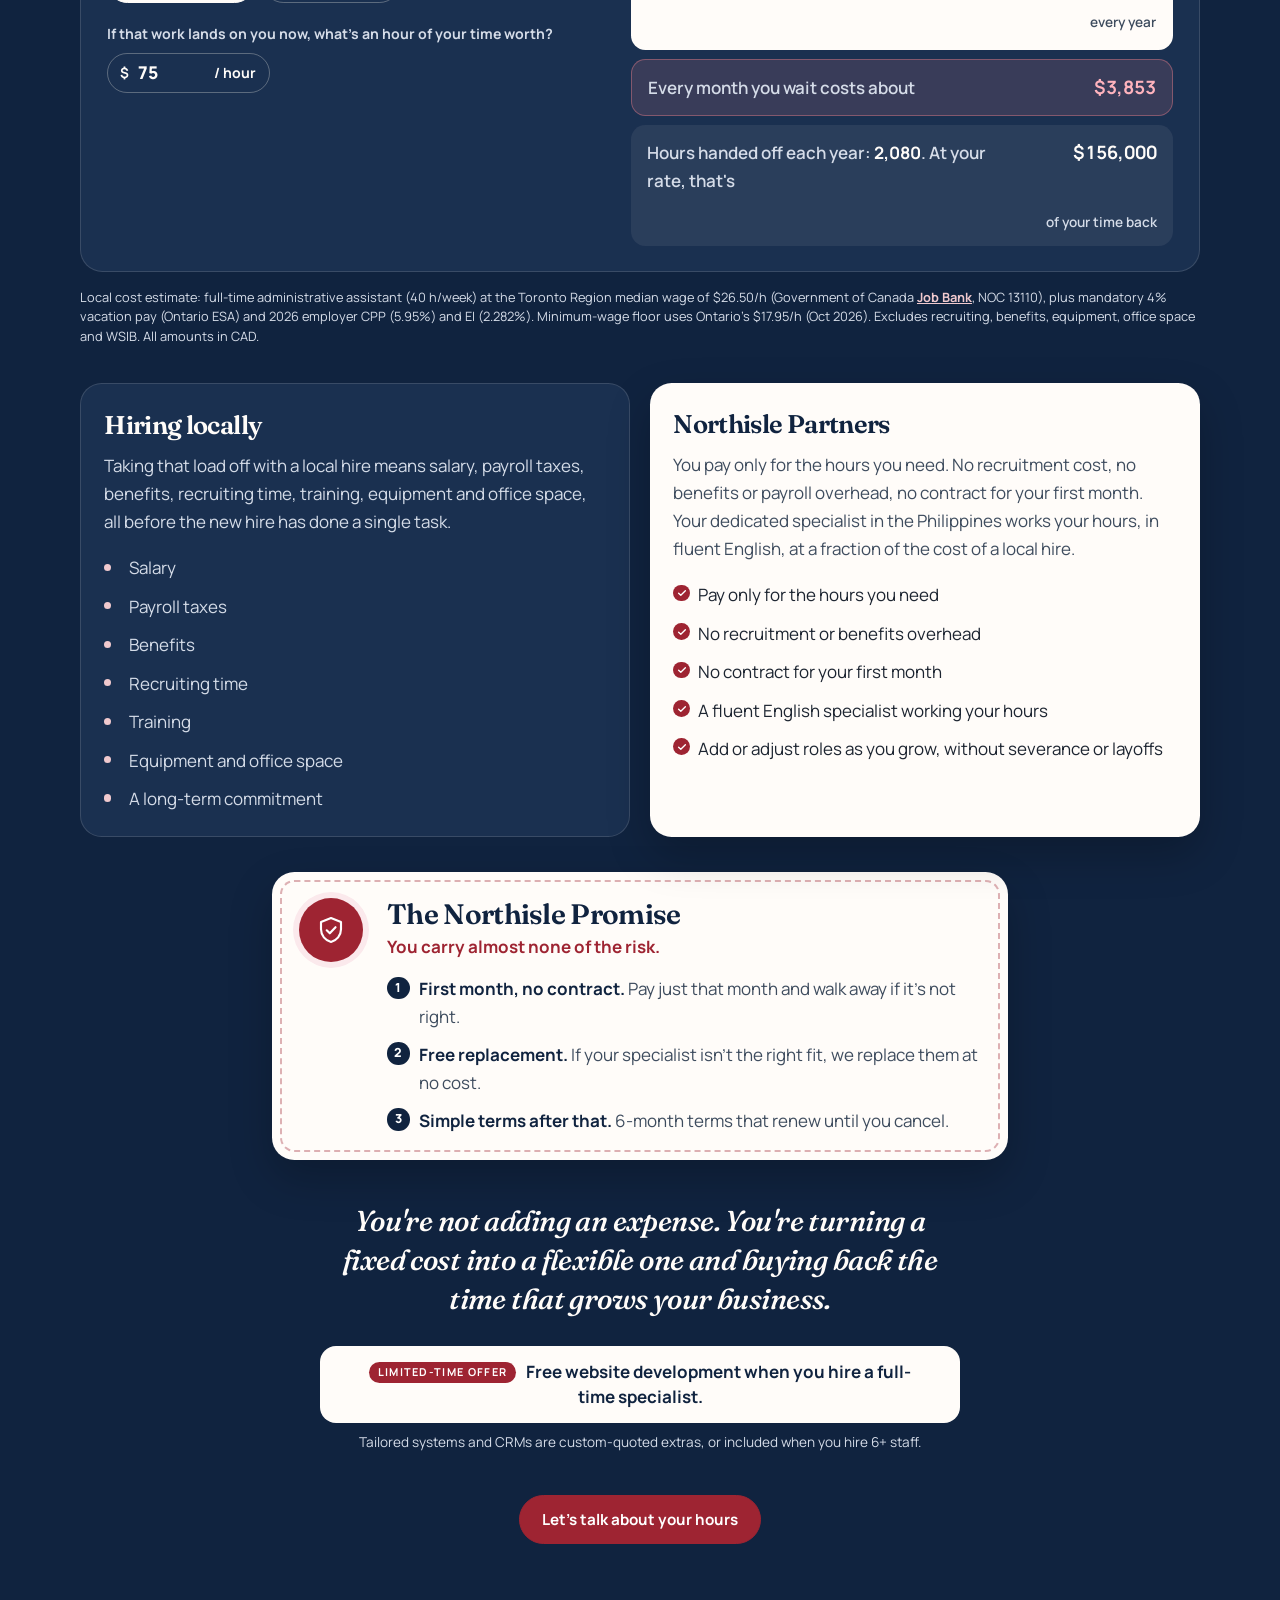
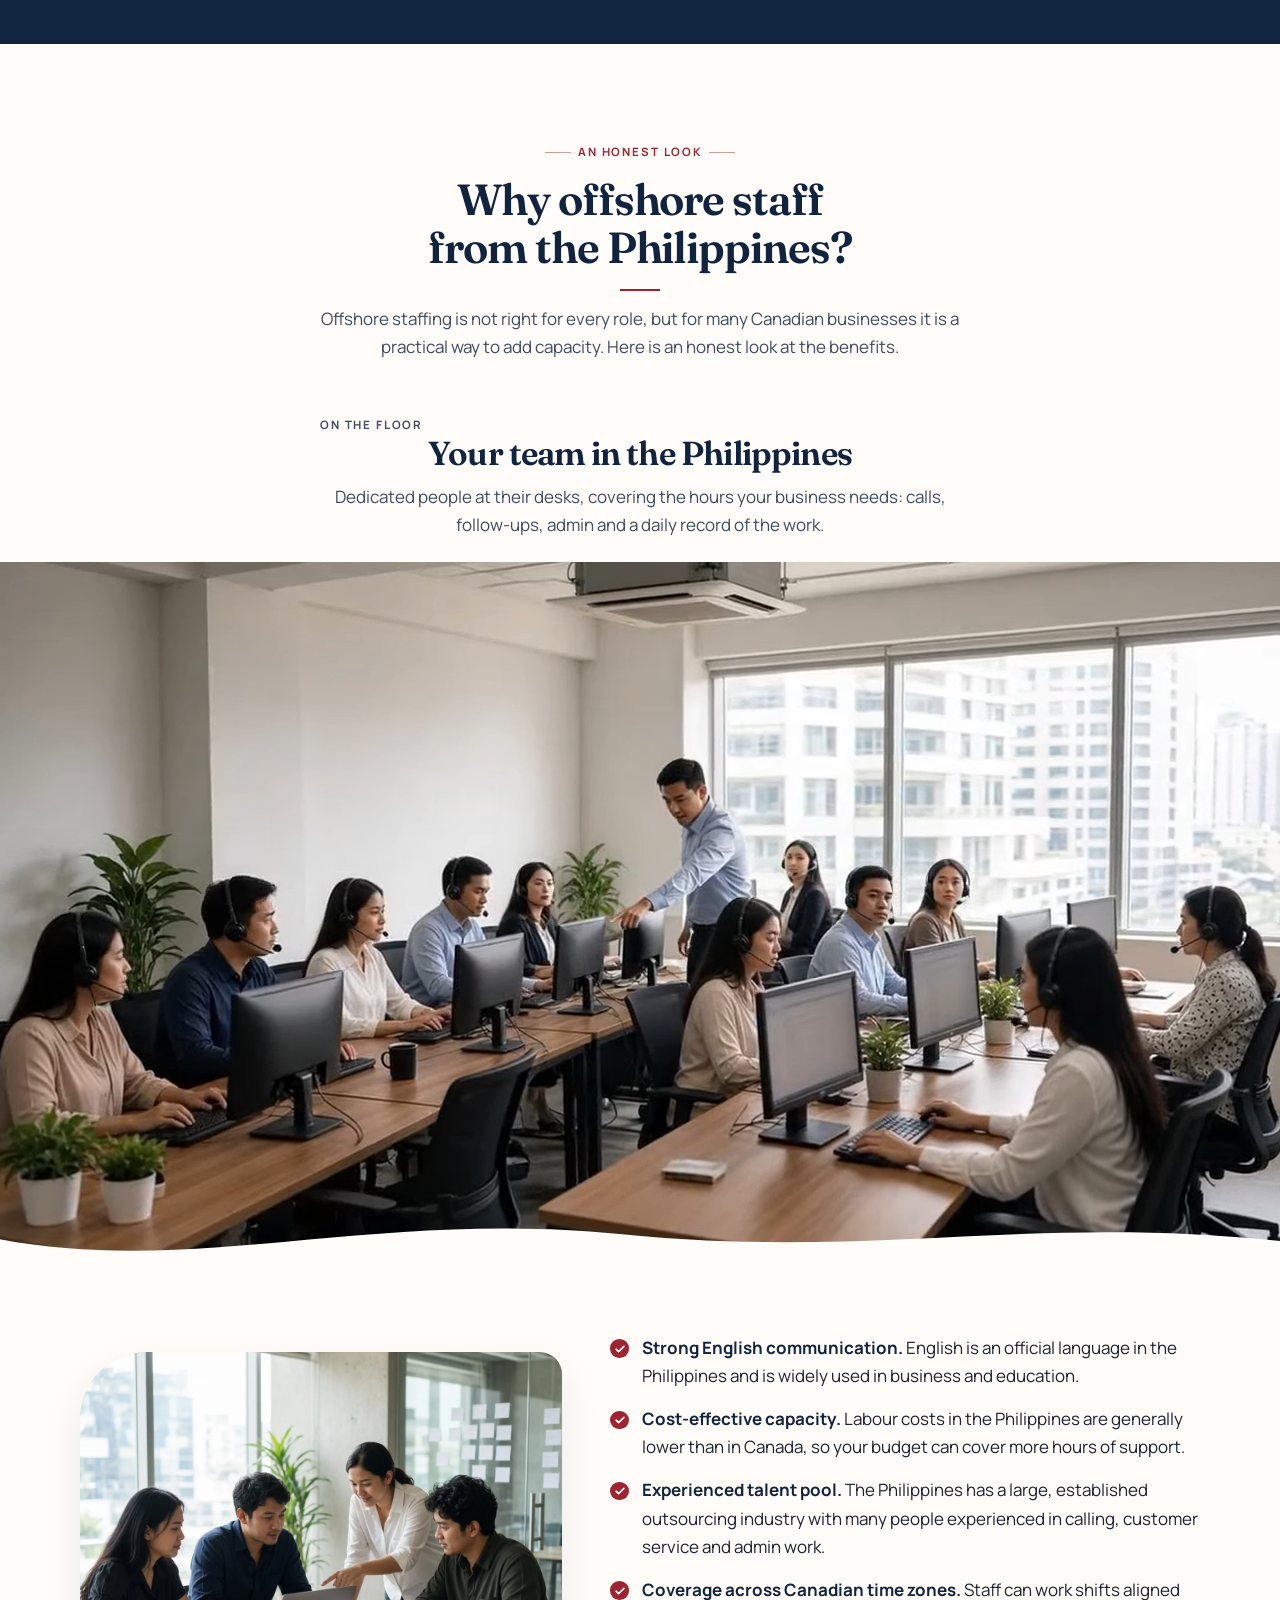
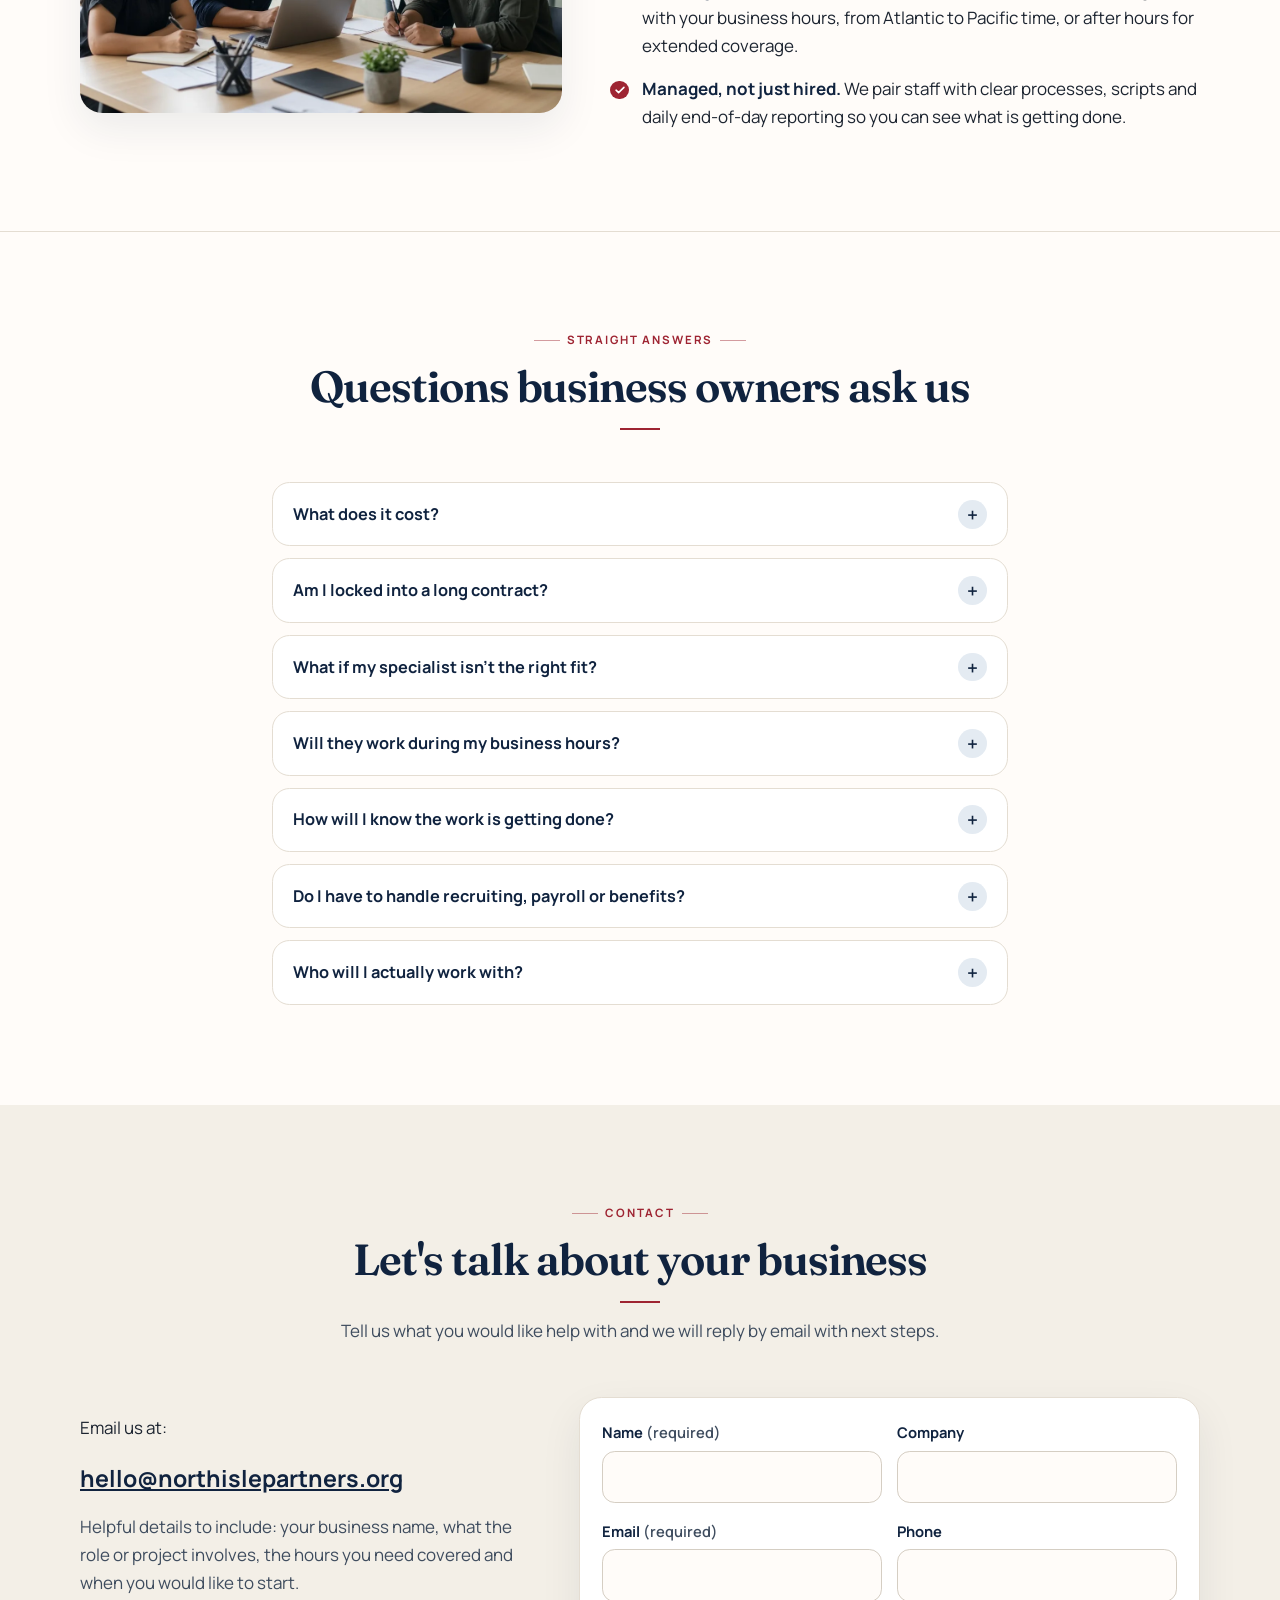
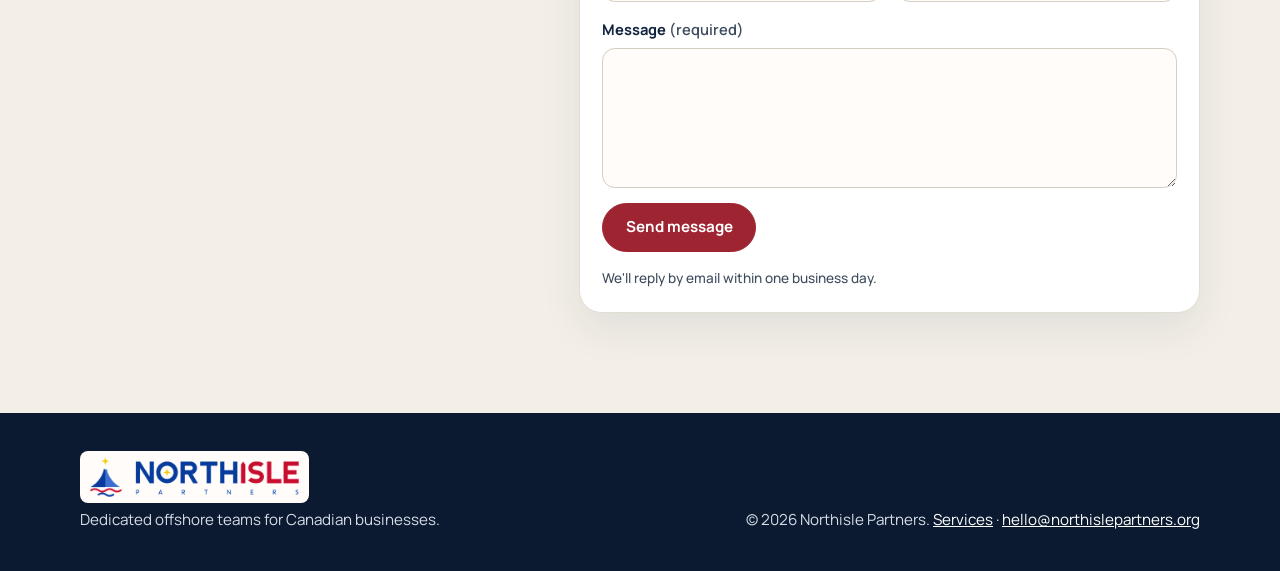
==== commit 6be4e8cb: "Add a FormSubmit contact form and thank-you page The homepage contact form now posts to hello@northi" ====
--- a/index.html
+++ b/index.html
@@ -414,31 +414,33 @@
           <p class="email-big"><a href="mailto:hello@northislepartners.org?subject=Northisle%20Partners%20enquiry">hello@northislepartners.org</a></p>
           <p class="help">Helpful details to include: your business name, what the role or project involves, the hours you need covered and when you would like to start.</p>
         </div>
-        <form class="mailform reveal" id="mailform" action="mailto:hello@northislepartners.org" method="post" enctype="text/plain">
-          <label>Your name <span class="req">(required)</span>
-            <input id="f-name" name="name" type="text" autocomplete="name" required>
-          </label>
-          <label>Business name
-            <input id="f-company" name="company" type="text" autocomplete="organization">
-          </label>
-          <label>Interested in
-            <select id="f-service" name="service">
-              <option>Offshore staff</option>
-              <option>Done-for-you lead sourcing</option>
-              <option>Outbound email and calling campaigns</option>
-              <option>Social media and video</option>
-              <option>Custom systems</option>
-              <option>Back office support</option>
-              <option>Managed AI agent fleet</option>
-              <option>Freelance or team management</option>
-              <option>Not sure yet</option>
-            </select>
-          </label>
-          <label>How can we help? <span class="req">(required)</span>
+        <form class="mailform reveal" id="mailform" action="https://formsubmit.co/hello@northislepartners.org" method="POST">
+          <input type="hidden" name="_next" value="https://northislepartners.org/thank-you">
+          <input type="hidden" name="_subject" value="New enquiry from northislepartners.org">
+          <input type="hidden" name="_template" value="table">
+          <input type="hidden" name="_captcha" value="false">
+          <input type="text" name="_honey" style="display:none" tabindex="-1" autocomplete="off" aria-hidden="true">
+          <div class="field-row">
+            <label>Name <span class="req">(required)</span>
+              <input id="f-name" name="name" type="text" autocomplete="name" required>
+            </label>
+            <label>Company
+              <input id="f-company" name="company" type="text" autocomplete="organization">
+            </label>
+          </div>
+          <div class="field-row">
+            <label>Email <span class="req">(required)</span>
+              <input id="f-email" name="email" type="email" autocomplete="email" inputmode="email" required>
+            </label>
+            <label>Phone
+              <input id="f-phone" name="phone" type="tel" autocomplete="tel" inputmode="tel">
+            </label>
+          </div>
+          <label>Message <span class="req">(required)</span>
             <textarea id="f-msg" name="message" required></textarea>
           </label>
-          <button class="btn" type="submit">Open in my email app</button>
-          <p class="hint">This form opens a pre-filled message in your own email app. Nothing is stored on this website.</p>
+          <button class="btn" type="submit">Send message</button>
+          <p class="hint">We'll reply by email within one business day.</p>
         </form>
       </div>
     </div>
--- a/styles.css
+++ b/styles.css
@@ -764,10 +764,16 @@
 .mailform label select,
 .mailform label textarea { display: block; margin-top: 0.4rem; }
 .req { font-weight: 600; color: var(--muted); }
+.mailform .field-row {
+  display: grid;
+  grid-template-columns: 1fr 1fr;
+  gap: 0.95rem;
+}
 .mailform input,
 .mailform select,
 .mailform textarea {
   font: inherit;
+  font-size: 1rem;
   color: var(--ink);
   background: var(--white);
   border: 1px solid #d5cec3;
@@ -779,7 +785,12 @@
 .mailform input:focus-visible,
 .mailform select:focus-visible,
 .mailform textarea:focus-visible { outline: 2px solid var(--red); border-color: var(--red); }
+.mailform .btn { justify-self: start; }
 .hint { margin: 0; color: var(--muted); font-size: 0.85rem; font-weight: 500; }
+@media (max-width: 680px) {
+  .mailform .field-row { grid-template-columns: 1fr; }
+  .mailform .btn { width: 100%; justify-self: stretch; }
+}
 
 .page-hero { background: var(--paper); padding: 4.75rem 0 6.5rem; position: relative; text-align: center; }
 .page-hero h1 { margin: 0; color: var(--navy); font-size: clamp(2.3rem, 4.4vw, 3.7rem); text-align: center; }
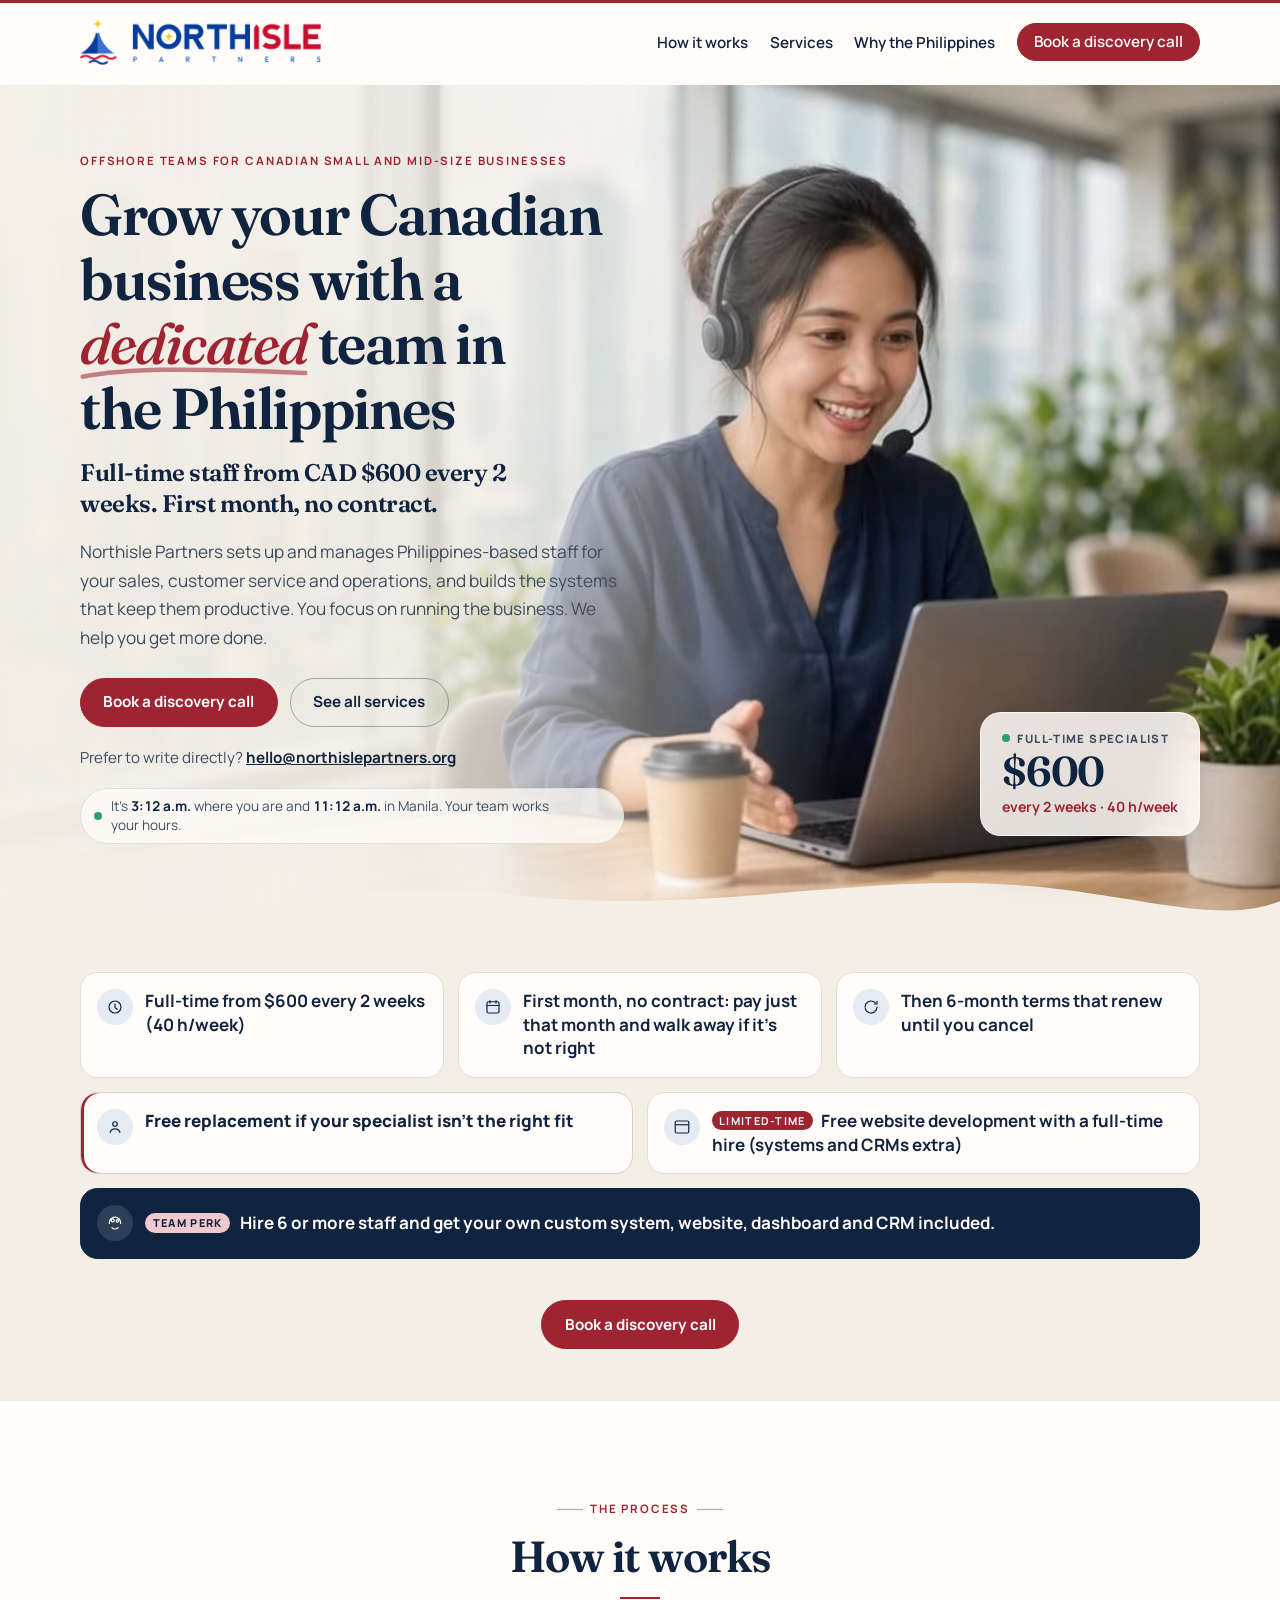
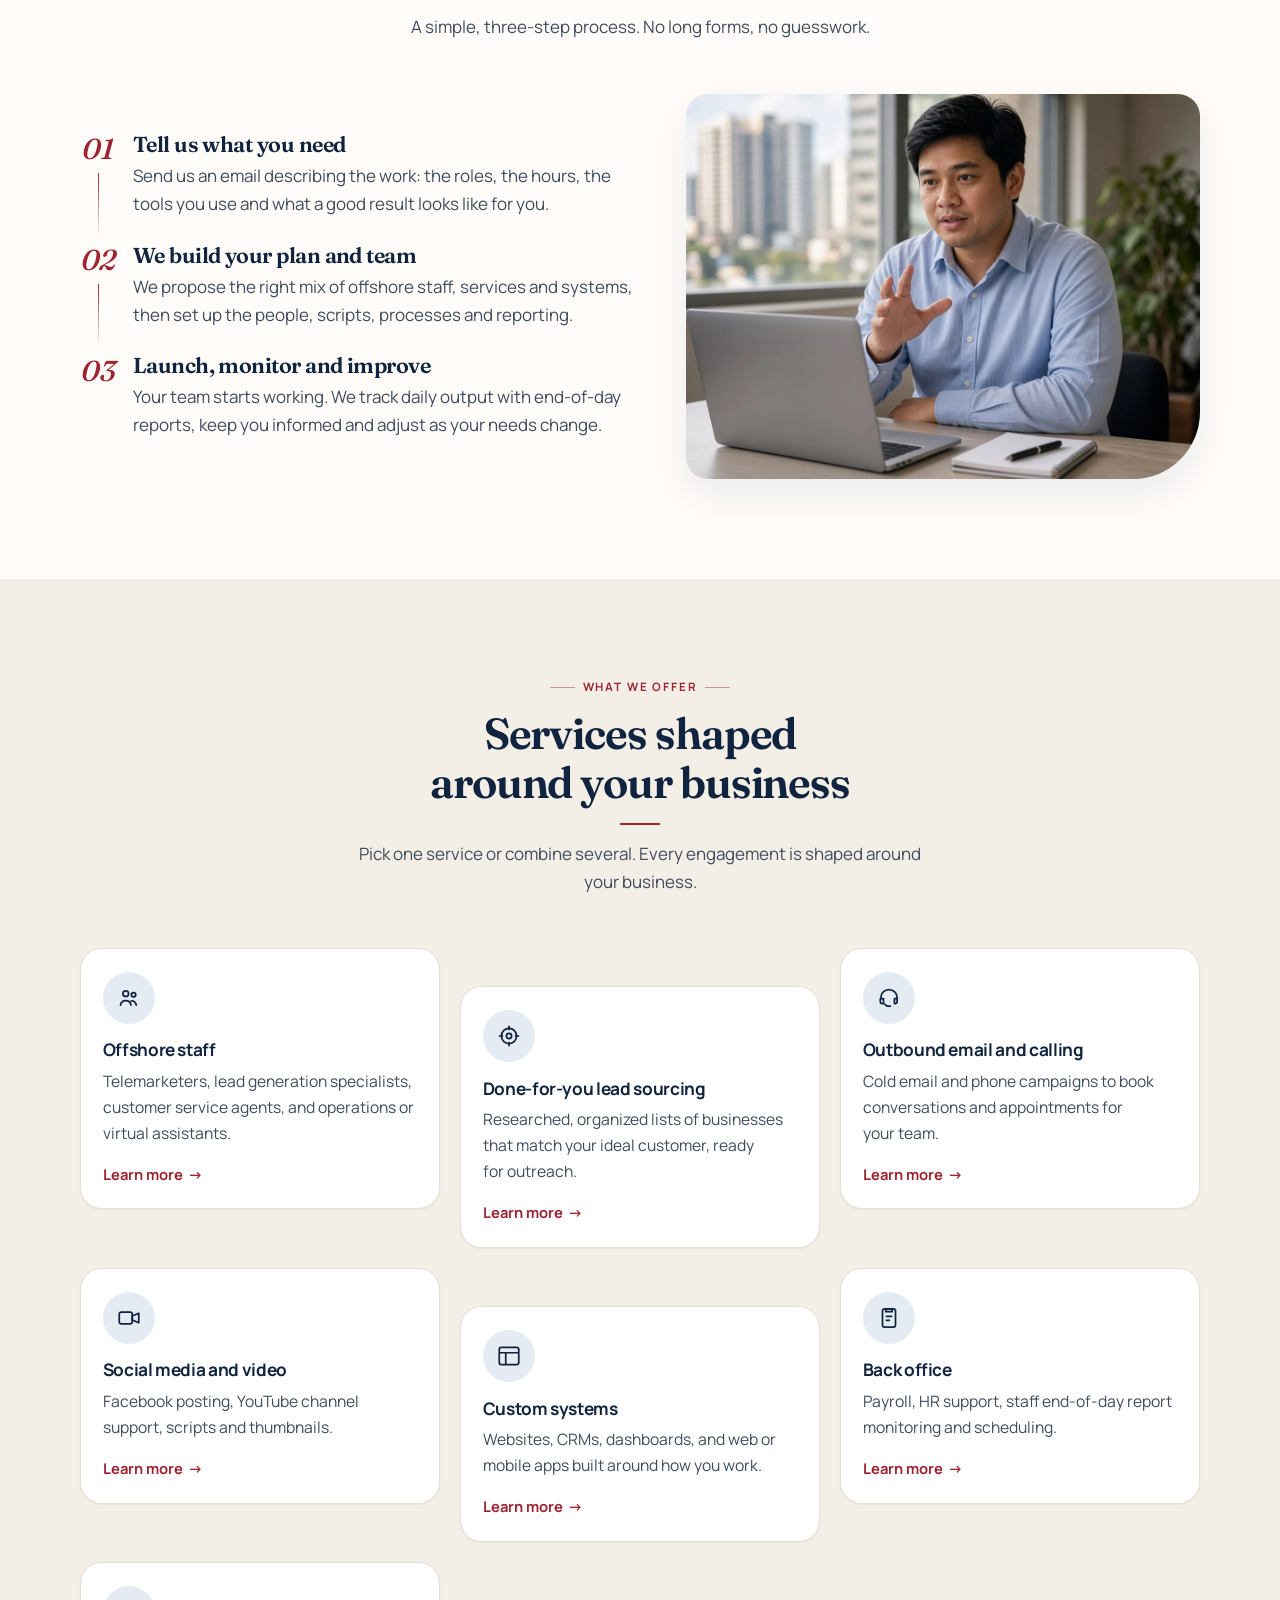
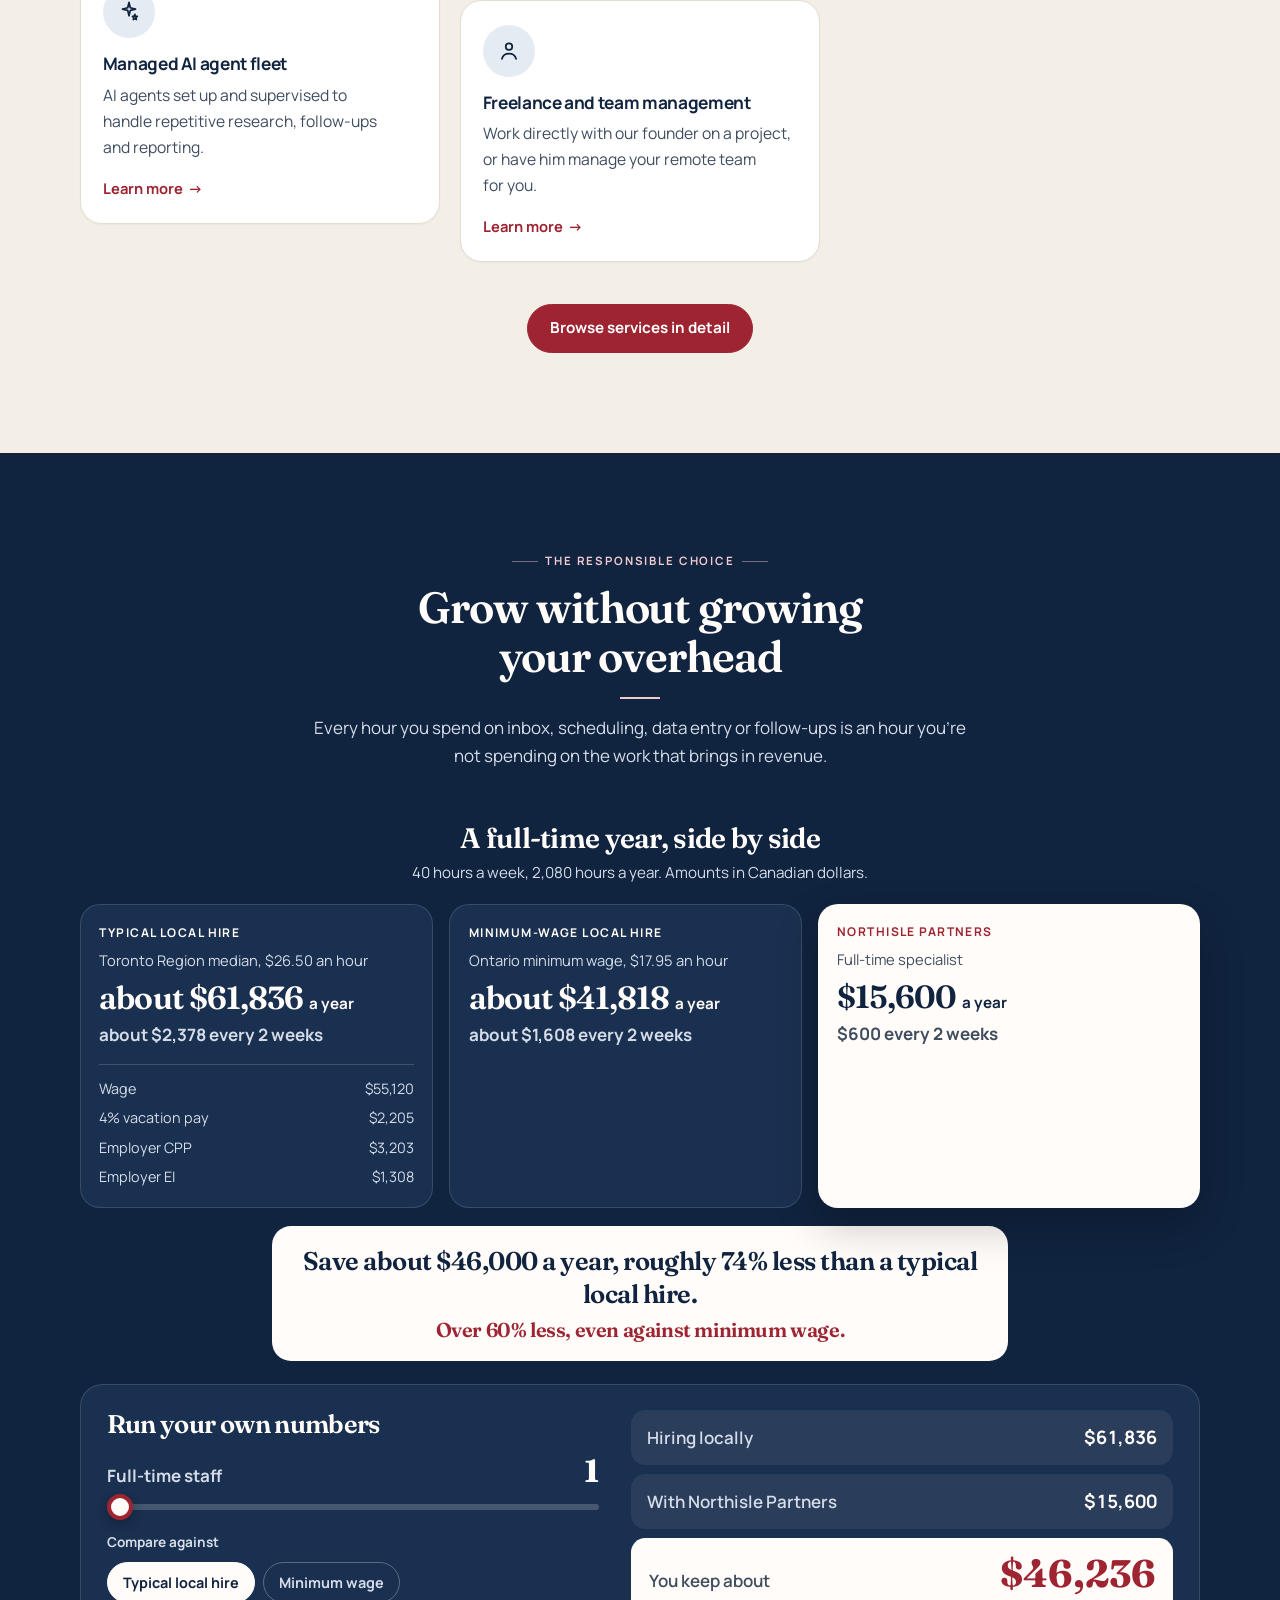
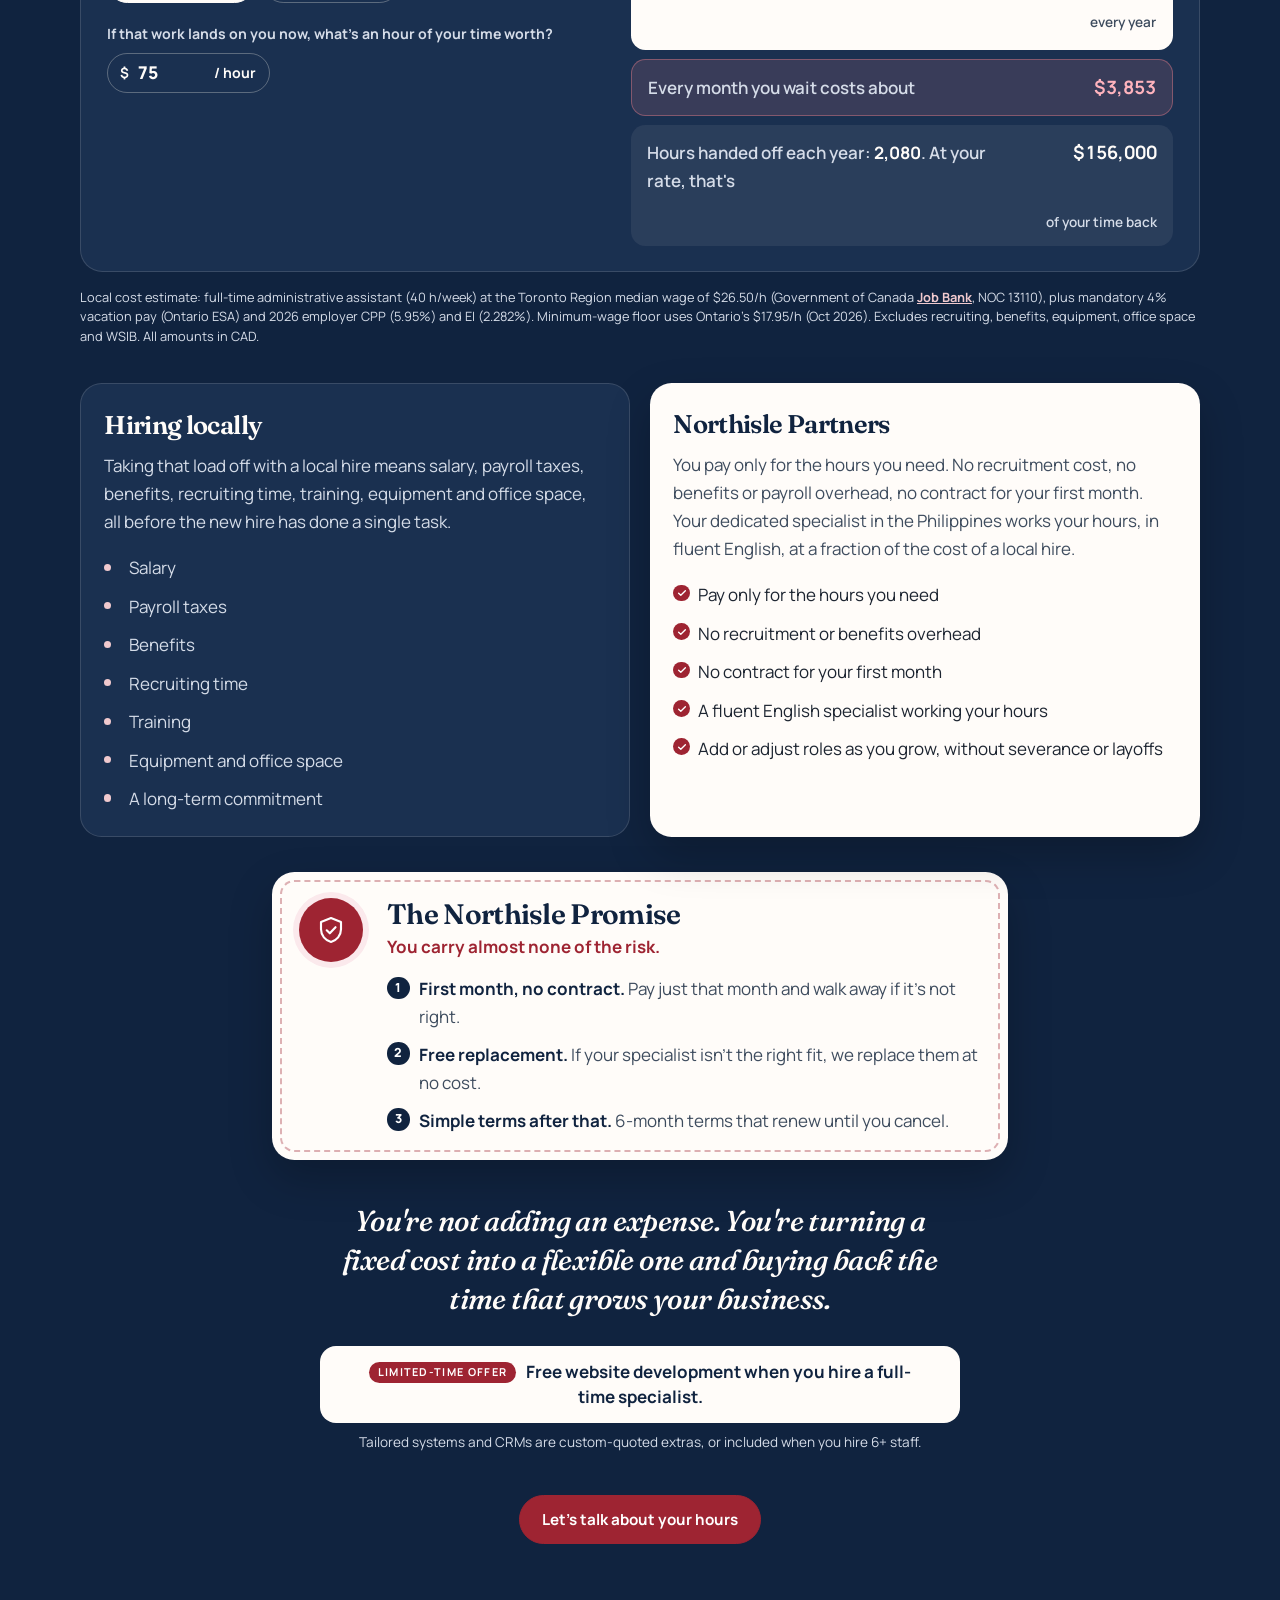
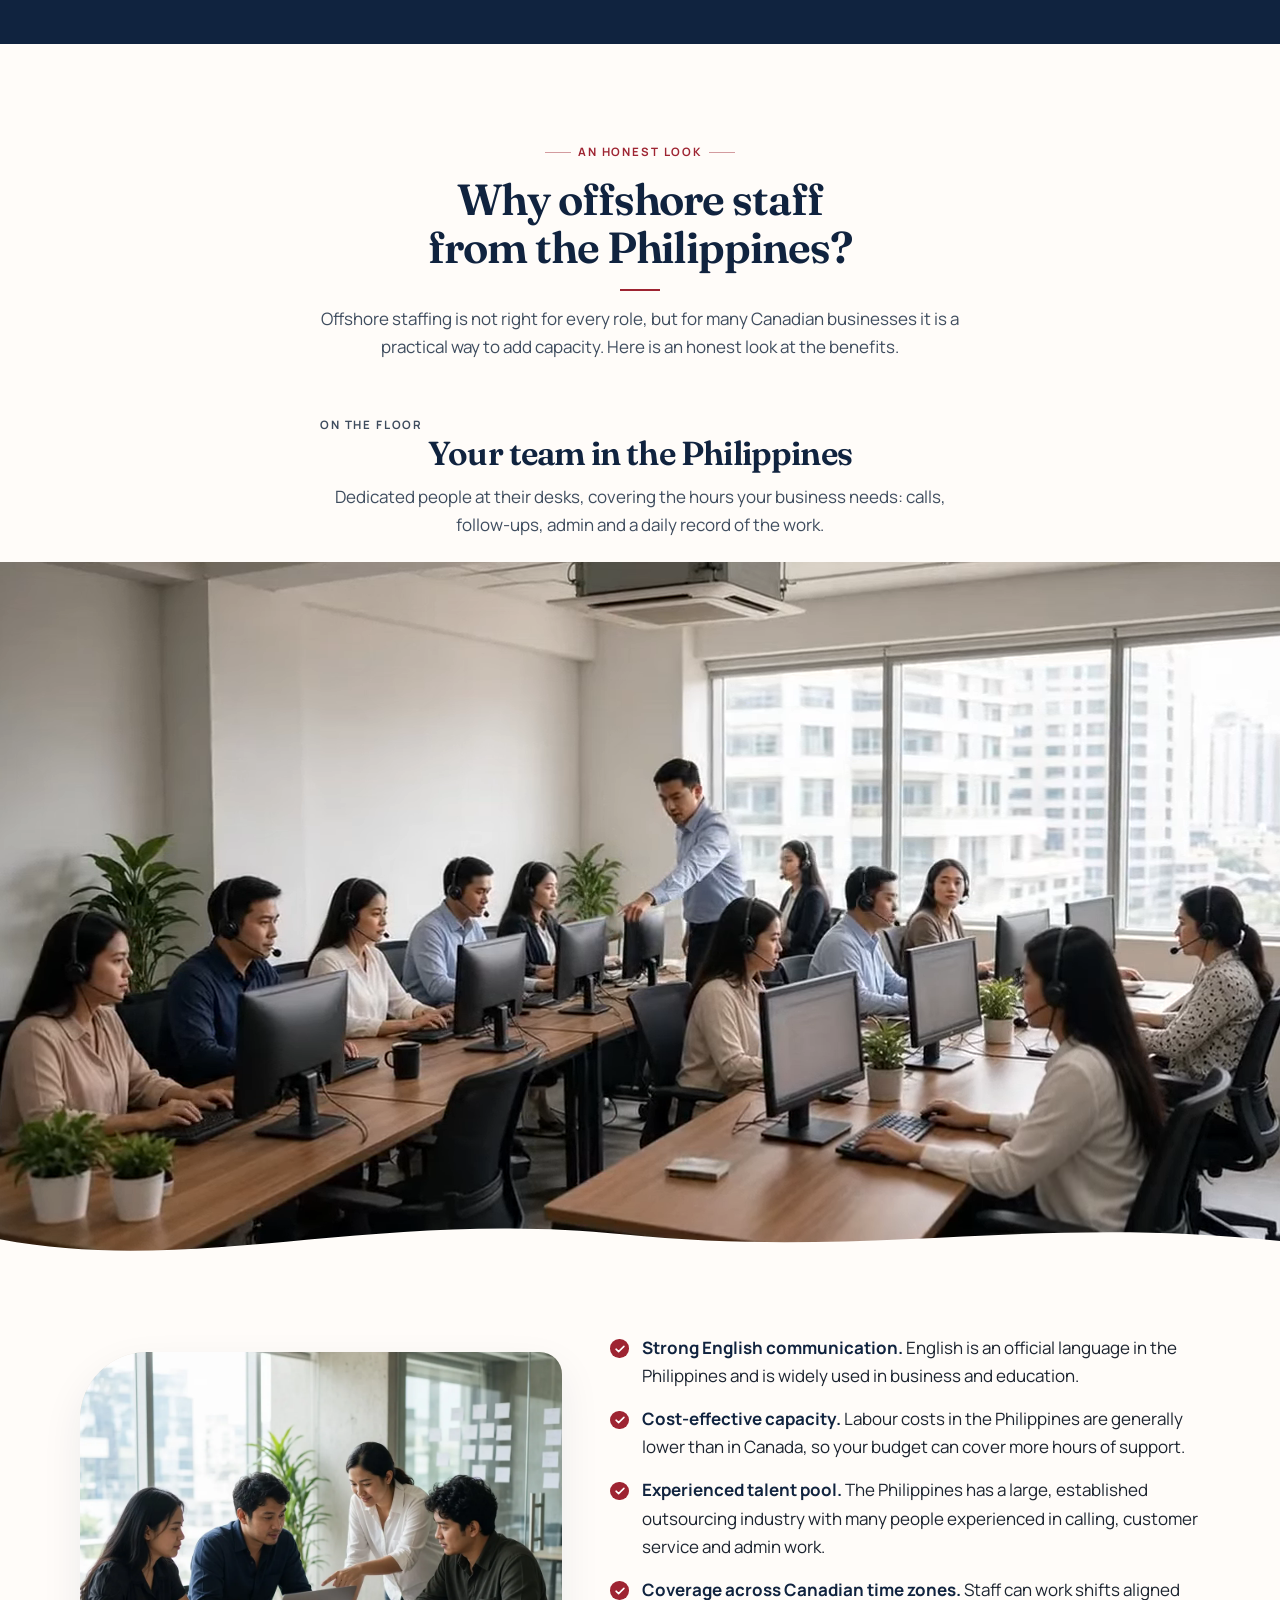
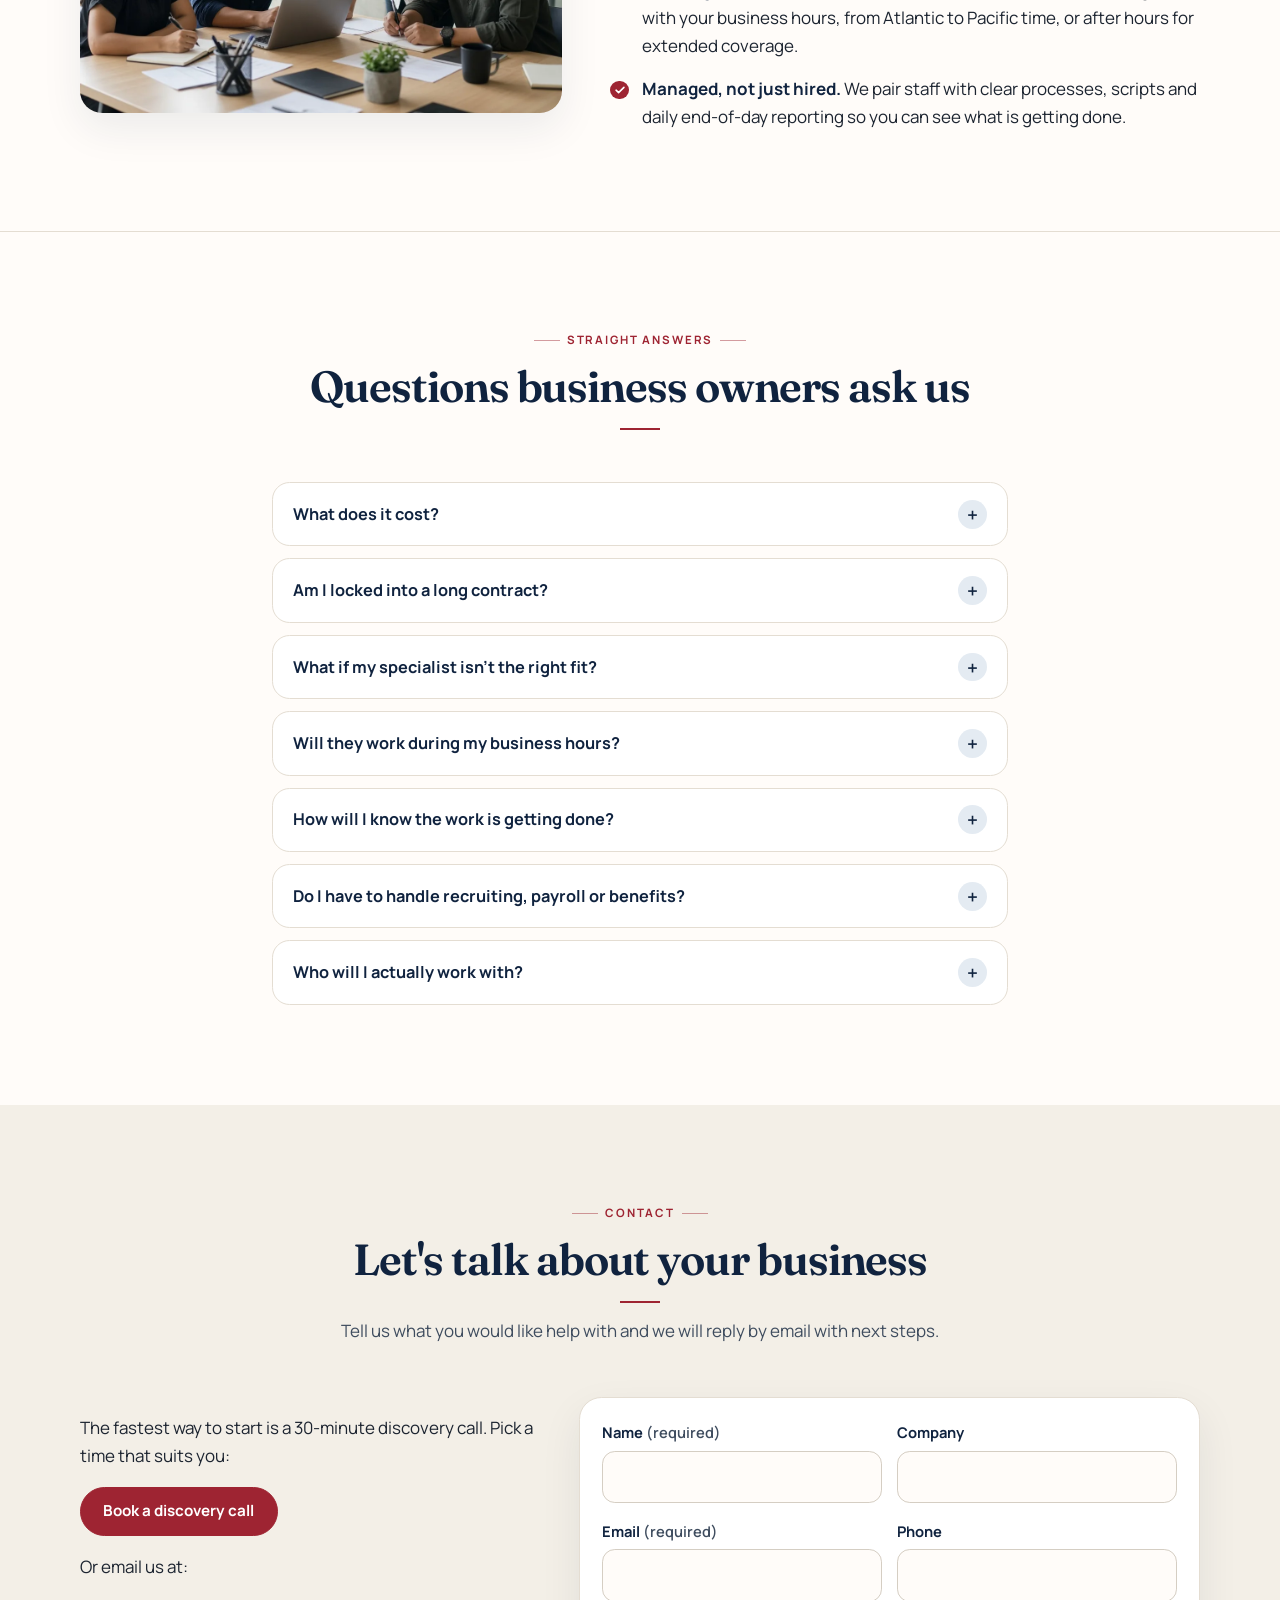
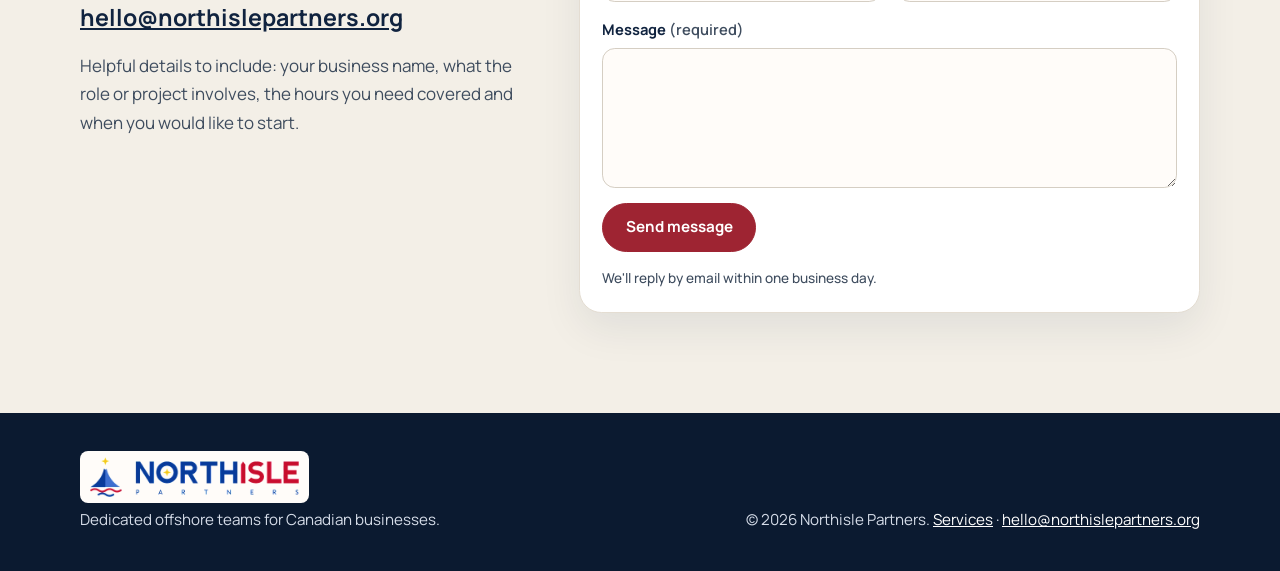
==== commit b75d81dd: "Link every booking button to the Cal.com discovery call Buttons now read "Book a discovery call" to " ====
--- a/index.html
+++ b/index.html
@@ -48,7 +48,7 @@
         <li><a href="#how">How it works</a></li>
         <li><a href="services.html">Services</a></li>
         <li><a href="#why">Why the Philippines</a></li>
-        <li><a class="btn btn-small" href="mailto:hello@northislepartners.org?subject=Book%20a%2015-min%20call">Book a 15-min call</a></li>
+        <li><a class="btn btn-small" href="https://cal.com/northislepartners/discovery-call">Book a discovery call</a></li>
       </ul>
     </nav>
   </div>
@@ -74,7 +74,7 @@
       <p class="hero-offer">Full-time staff from CAD $600 every 2 weeks. First month, no contract.</p>
       <p class="lead">Northisle Partners sets up and manages Philippines-based staff for your sales, customer service and operations, and builds the systems that keep them productive. You focus on running the business. We help you get more done.</p>
       <div class="cta-row">
-        <a class="btn" href="mailto:hello@northislepartners.org?subject=Book%20a%2015-min%20call">Book a 15-min call</a>
+        <a class="btn" href="https://cal.com/northislepartners/discovery-call">Book a discovery call</a>
         <a class="btn btn-ghost" href="services.html">See all services</a>
       </div>
       <p class="note">Prefer to write directly? <a href="mailto:hello@northislepartners.org">hello@northislepartners.org</a></p>
@@ -111,7 +111,7 @@
           <p><span class="team-flag">Team perk</span> Hire 6 or more staff and get your own custom system, website, dashboard and CRM included.</p>
         </li>
       </ul>
-      <p class="section-cta"><a class="btn" href="mailto:hello@northislepartners.org?subject=Book%20a%2015-min%20call">Book a 15-min call</a></p>
+      <p class="section-cta"><a class="btn" href="https://cal.com/northislepartners/discovery-call">Book a discovery call</a></p>
     </div>
   </section>
 
@@ -410,7 +410,9 @@
       </div>
       <div class="contact-grid">
         <div class="reveal">
-          <p>Email us at:</p>
+          <p>The fastest way to start is a 30-minute discovery call. Pick a time that suits you:</p>
+          <p><a class="btn" href="https://cal.com/northislepartners/discovery-call">Book a discovery call</a></p>
+          <p>Or email us at:</p>
           <p class="email-big"><a href="mailto:hello@northislepartners.org?subject=Northisle%20Partners%20enquiry">hello@northislepartners.org</a></p>
           <p class="help">Helpful details to include: your business name, what the role or project involves, the hours you need covered and when you would like to start.</p>
         </div>
@@ -447,7 +449,7 @@
   </section>
 </main>
 
-<div class="mobile-cta" data-mobile-cta><a class="btn" href="mailto:hello@northislepartners.org?subject=Book%20a%2015-min%20call">Book a 15-min call</a></div>
+<div class="mobile-cta" data-mobile-cta><a class="btn" href="https://cal.com/northislepartners/discovery-call">Book a discovery call</a></div>
 
 <footer class="site-footer">
   <div class="container footer-row">
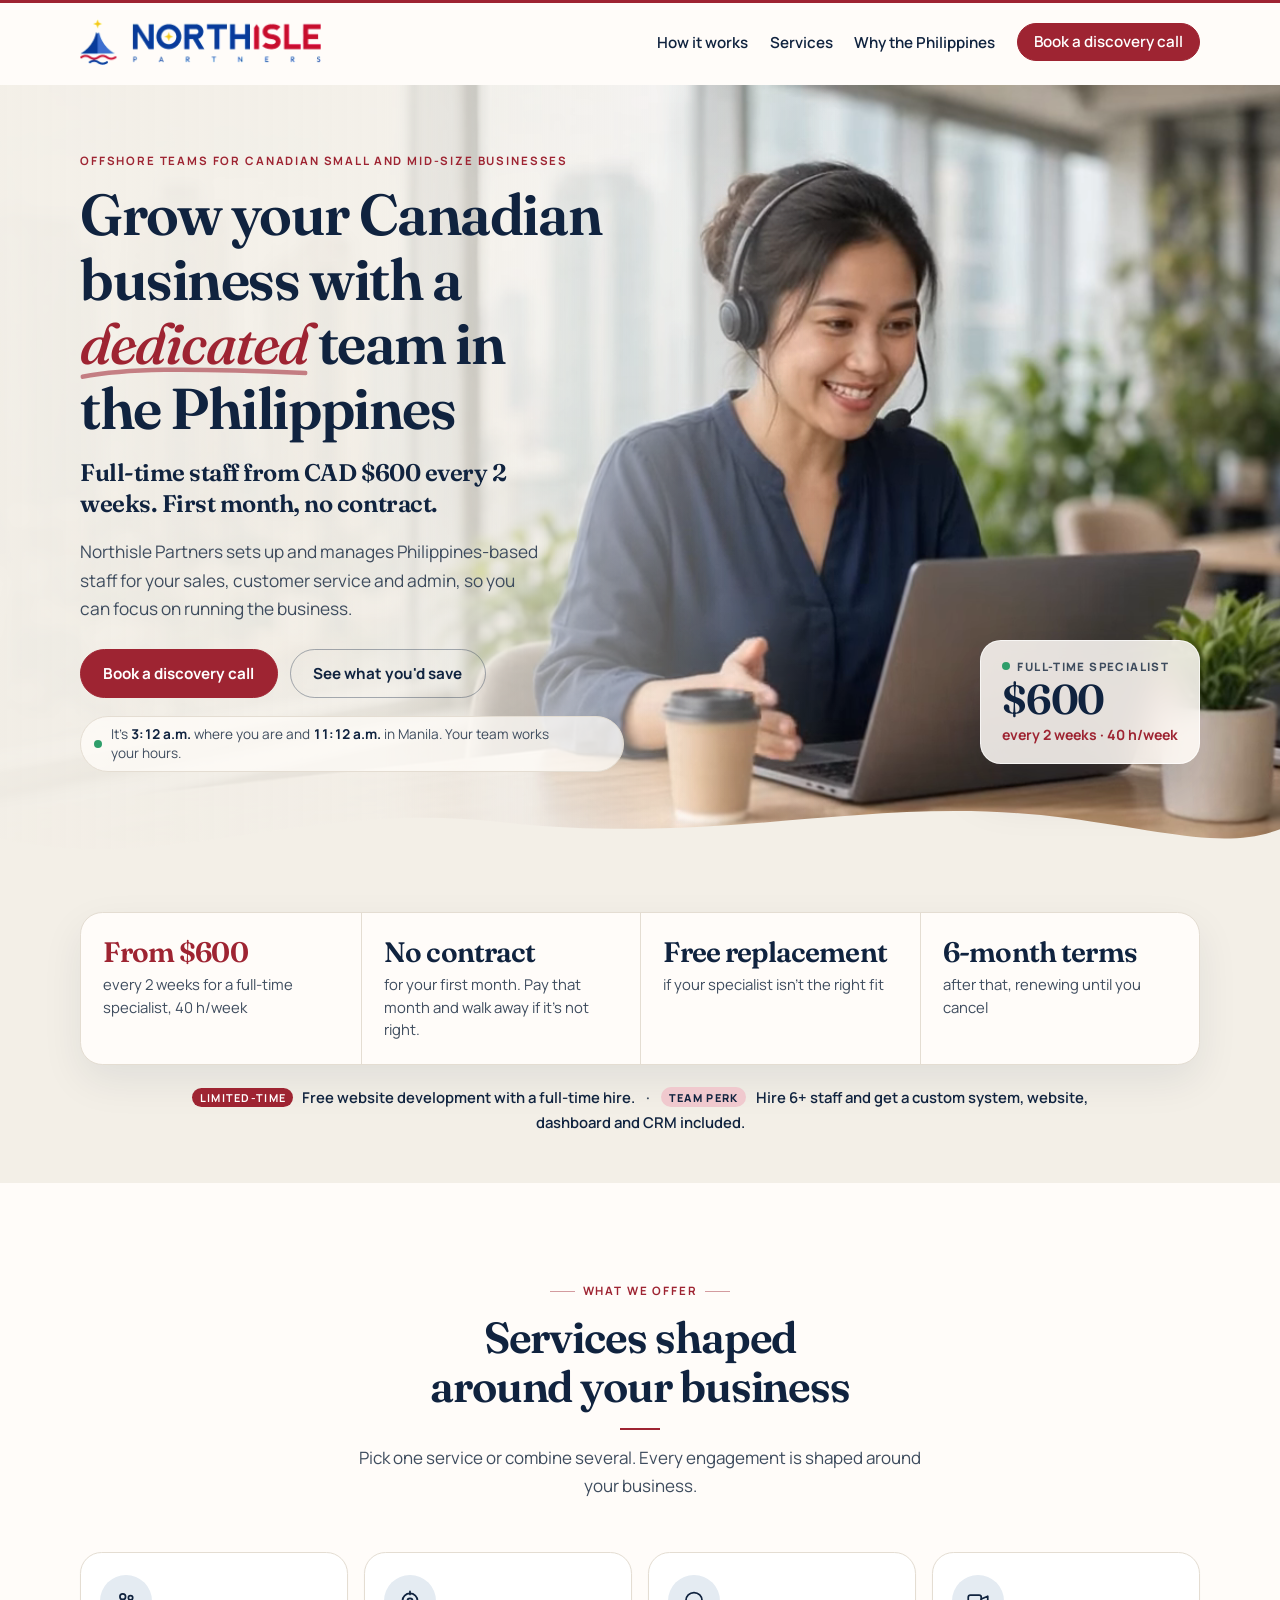
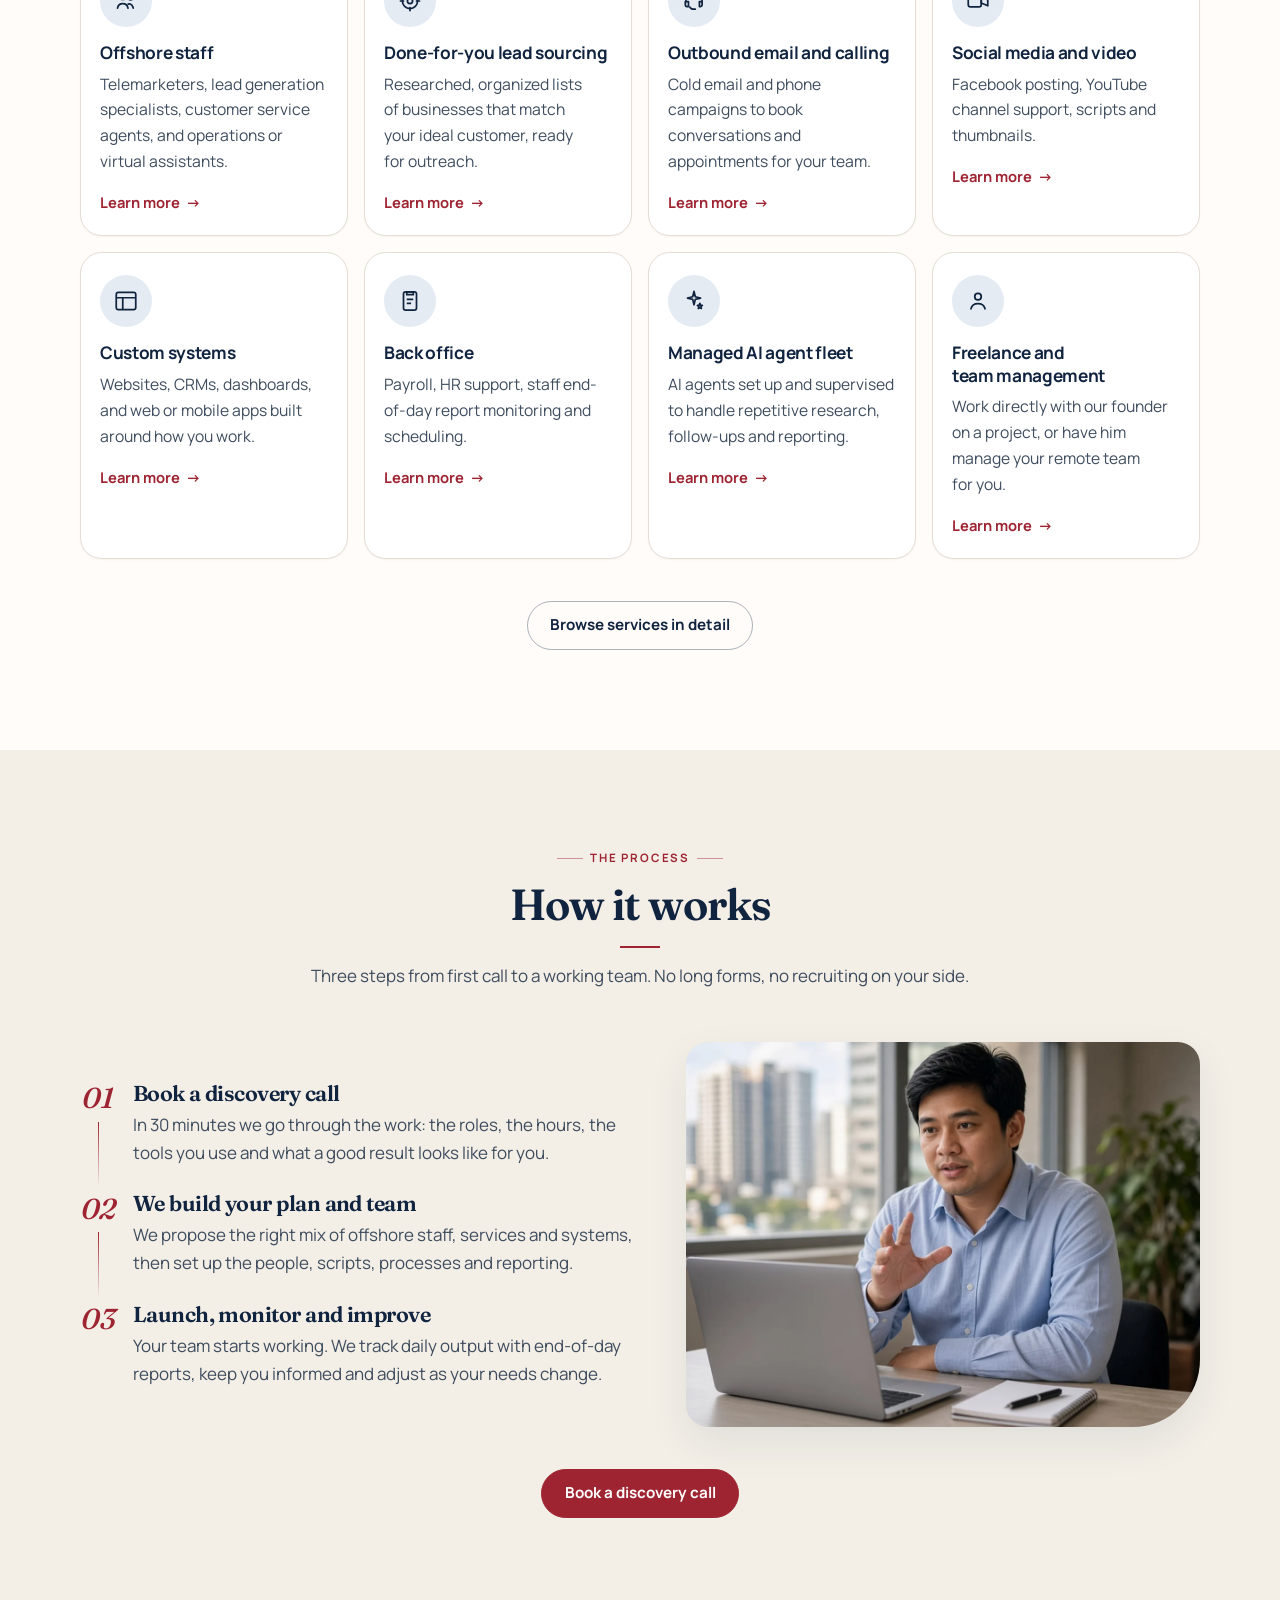
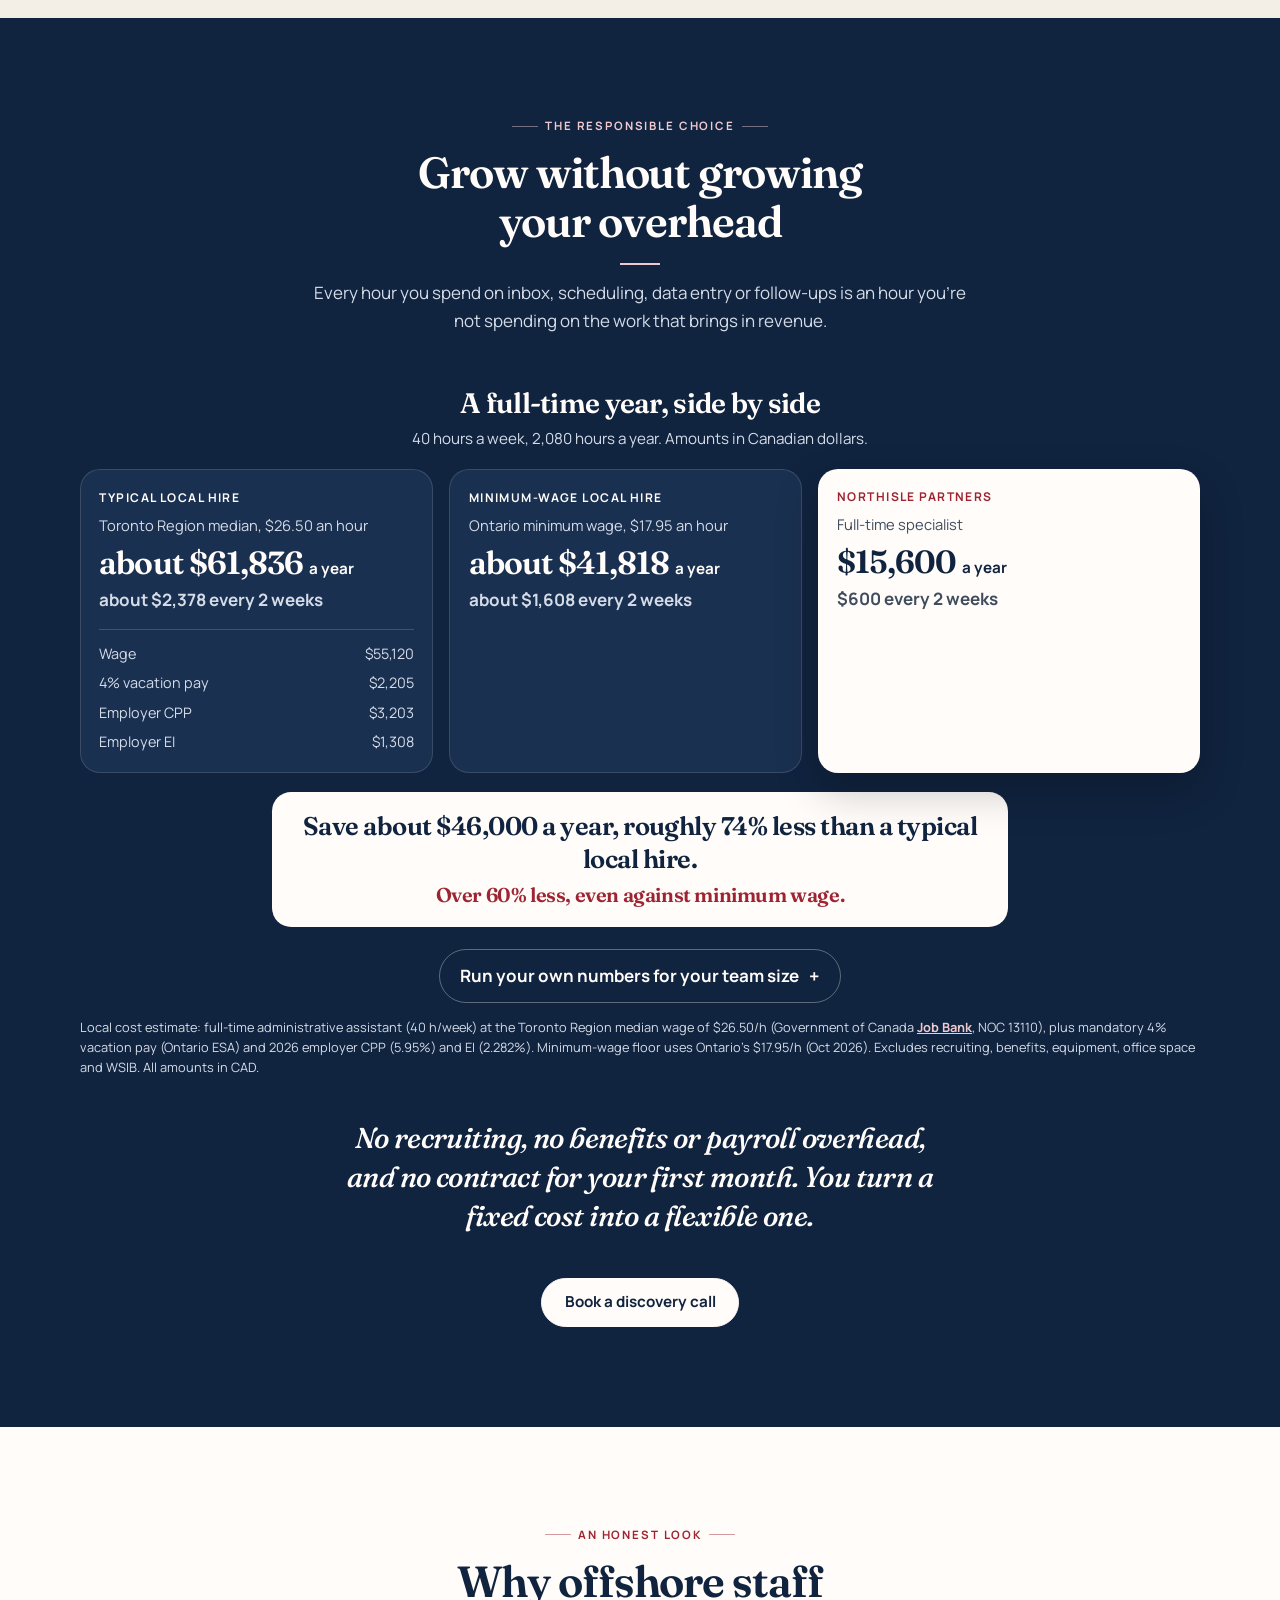
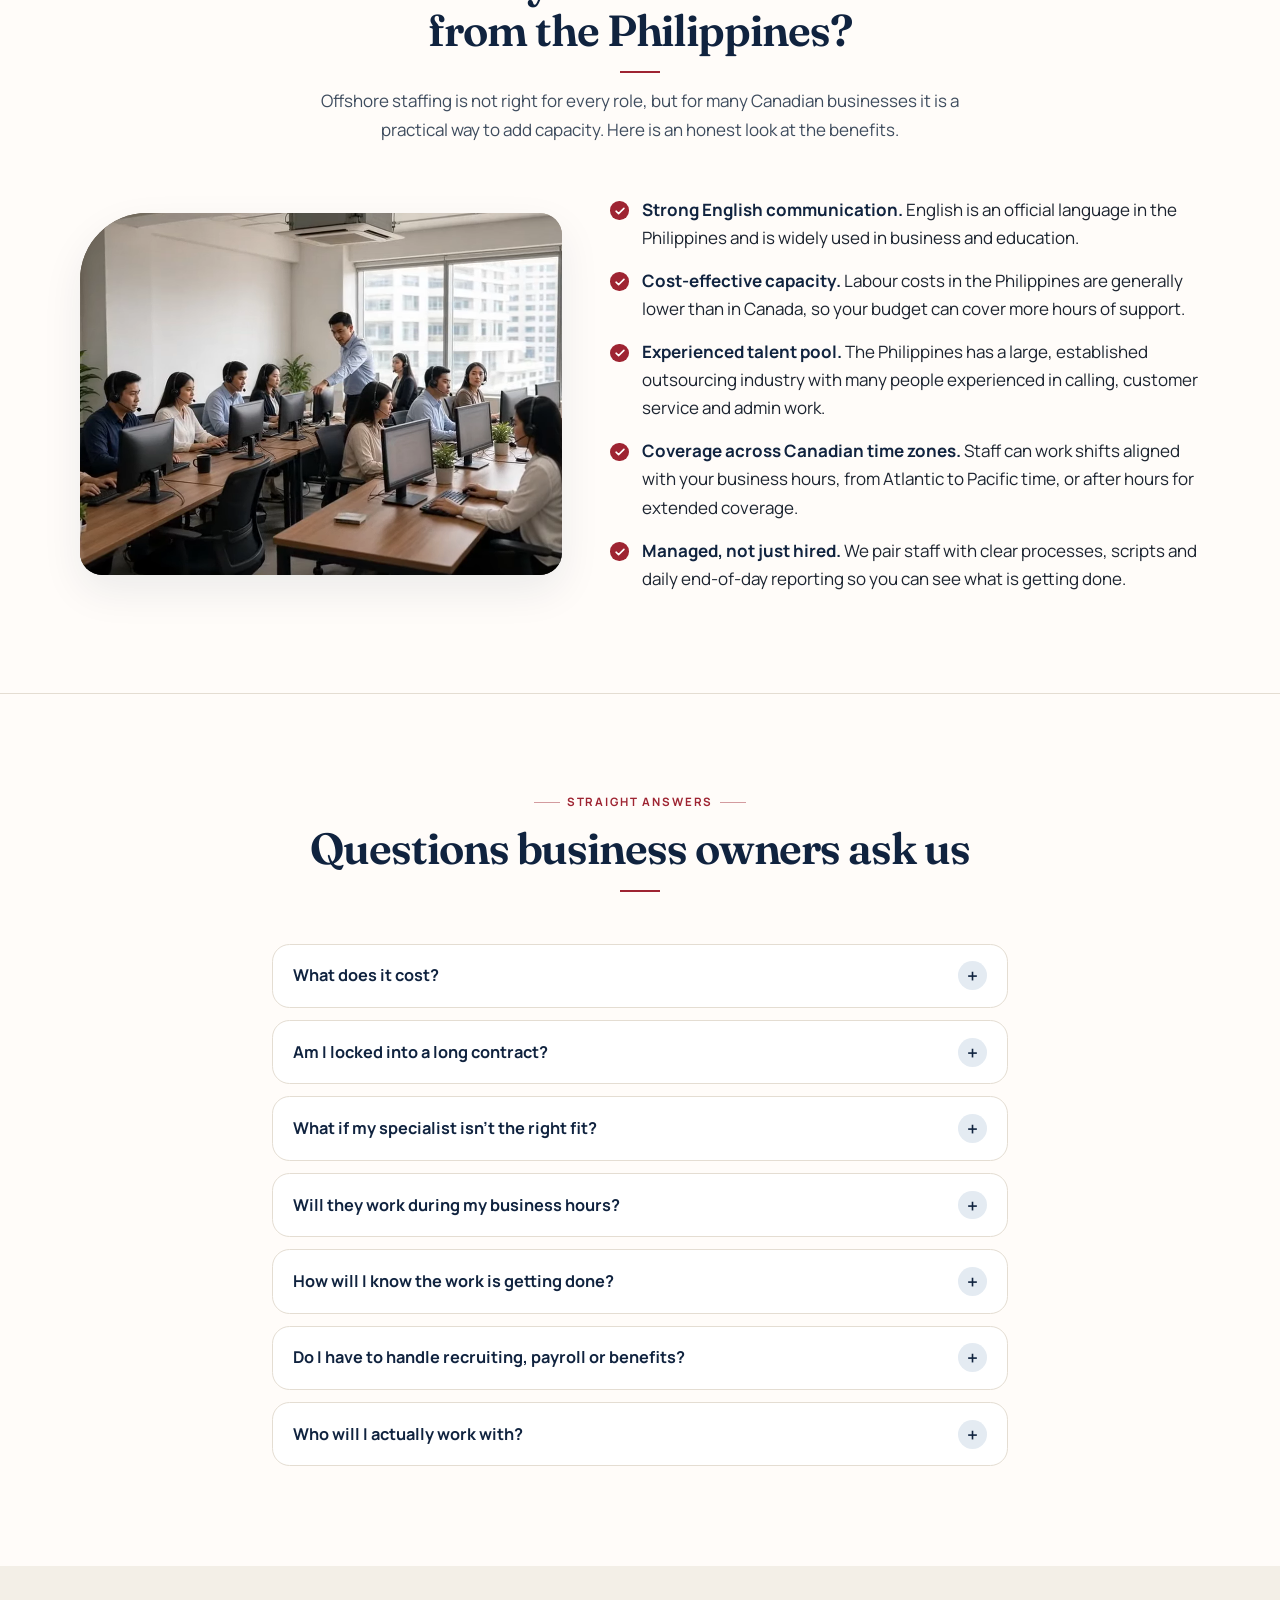
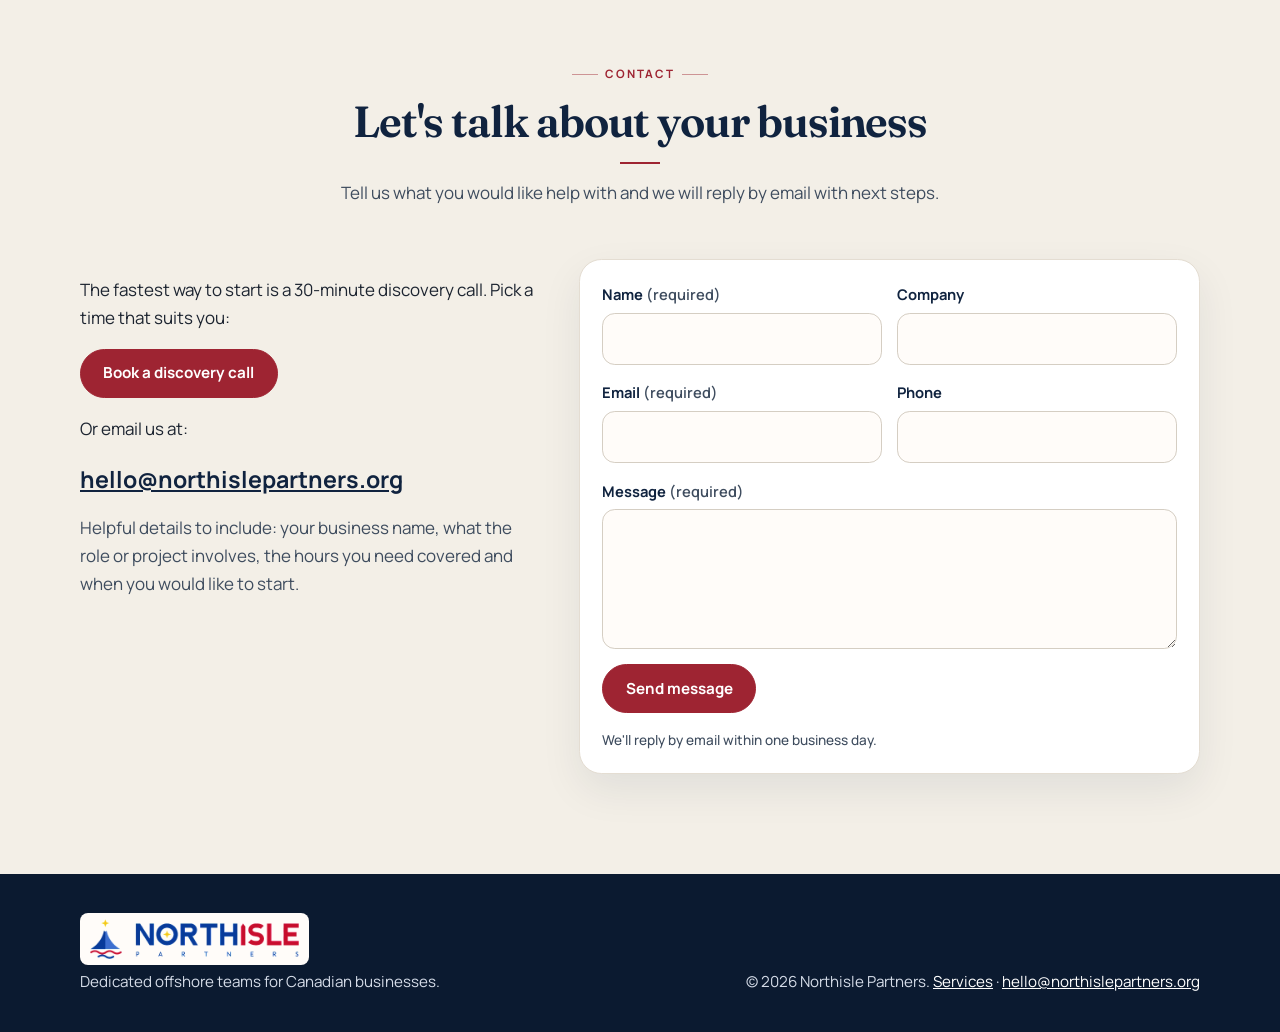
==== commit 28737526: "Focus the homepage so visitors can decide faster Cut repeated offer blocks and reorder the page: her" ====
--- a/index.html
+++ b/index.html
@@ -72,63 +72,103 @@
       <p class="eyebrow">Offshore teams for Canadian small and mid-size businesses</p>
       <h1 id="hero-title">Grow your Canadian business with a <em>dedicated</em> team in the Philippines</h1>
       <p class="hero-offer">Full-time staff from CAD $600 every 2 weeks. First month, no contract.</p>
-      <p class="lead">Northisle Partners sets up and manages Philippines-based staff for your sales, customer service and operations, and builds the systems that keep them productive. You focus on running the business. We help you get more done.</p>
+      <p class="lead">Northisle Partners sets up and manages Philippines-based staff for your sales, customer service and admin, so you can focus on running the business.</p>
       <div class="cta-row">
         <a class="btn" href="https://cal.com/northislepartners/discovery-call">Book a discovery call</a>
-        <a class="btn btn-ghost" href="services.html">See all services</a>
-      </div>
-      <p class="note">Prefer to write directly? <a href="mailto:hello@northislepartners.org">hello@northislepartners.org</a></p>
+        <a class="btn btn-ghost" href="#value">See what you'd save</a>
+      </div>
       <p class="clock" data-clock hidden><span class="live-dot"></span><span>It's <b data-time-local>--</b> where you are and <b data-time-manila>--</b> in Manila. Your team works your hours.</span></p>
     </div>
   </section>
 
   <section class="offers" aria-labelledby="offers-title">
     <div class="container">
-      <h2 id="offers-title" class="sr-only">Current offers</h2>
-      <ul class="offer-grid">
-        <li>
-          <span class="offer-icon" aria-hidden="true"><svg viewBox="0 0 24 24" fill="none" stroke="currentColor" stroke-width="1.6" stroke-linecap="round"><circle cx="12" cy="12" r="8"/><path d="M12 8v5l3 2"/></svg></span>
-          <p>Full-time from $600 every 2 weeks (40 h/week)</p>
-        </li>
-        <li>
-          <span class="offer-icon" aria-hidden="true"><svg viewBox="0 0 24 24" fill="none" stroke="currentColor" stroke-width="1.6" stroke-linecap="round" stroke-linejoin="round"><rect x="4" y="5" width="16" height="15" rx="2"/><path d="M8 3.5V7M16 3.5V7M4 10h16"/></svg></span>
-          <p>First month, no contract: pay just that month and walk away if it's not right</p>
-        </li>
-        <li>
-          <span class="offer-icon" aria-hidden="true"><svg viewBox="0 0 24 24" fill="none" stroke="currentColor" stroke-width="1.6" stroke-linecap="round" stroke-linejoin="round"><path d="M20 12a8 8 0 1 1-2.2-5.5"/><path d="M20 4.5V8h-3.5"/></svg></span>
-          <p>Then 6-month terms that renew until you cancel</p>
-        </li>
-        <li class="is-bold">
-          <span class="offer-icon" aria-hidden="true"><svg viewBox="0 0 24 24" fill="none" stroke="currentColor" stroke-width="1.6" stroke-linecap="round"><circle cx="12" cy="8" r="3"/><path d="M5.5 19.2c.8-3.1 3.1-4.7 6.5-4.7s5.7 1.6 6.5 4.7"/></svg></span>
-          <p><strong>Free replacement if your specialist isn't the right fit</strong></p>
-        </li>
-        <li>
-          <span class="offer-icon" aria-hidden="true"><svg viewBox="0 0 24 24" fill="none" stroke="currentColor" stroke-width="1.6" stroke-linejoin="round"><rect x="3" y="4" width="18" height="16" rx="2"/><path d="M3 9h18"/></svg></span>
-          <p><span class="offer-flag">Limited-time</span> Free website development with a full-time hire (systems and CRMs extra)</p>
-        </li>
-        <li class="is-team">
-          <span class="offer-icon" aria-hidden="true"><svg viewBox="0 0 24 24" fill="none" stroke="currentColor" stroke-width="1.6" stroke-linecap="round" stroke-linejoin="round"><path d="M4.5 12.5v-.8a7.5 7.5 0 0 1 15 0v.8"/><path d="M8 18.2c.6 1.1 1.9 1.8 4 1.8s3.4-.7 4-1.8"/><circle cx="9" cy="8.5" r="2"/><circle cx="15.2" cy="9.2" r="1.6"/></svg></span>
-          <p><span class="team-flag">Team perk</span> Hire 6 or more staff and get your own custom system, website, dashboard and CRM included.</p>
-        </li>
+      <h2 id="offers-title" class="sr-only">The terms at a glance</h2>
+      <ul class="terms">
+        <li><strong>From $600</strong><span>every 2 weeks for a full-time specialist, 40 h/week</span></li>
+        <li><strong>No contract</strong><span>for your first month. Pay that month and walk away if it's not right.</span></li>
+        <li><strong>Free replacement</strong><span>if your specialist isn't the right fit</span></li>
+        <li><strong>6-month terms</strong><span>after that, renewing until you cancel</span></li>
       </ul>
-      <p class="section-cta"><a class="btn" href="https://cal.com/northislepartners/discovery-call">Book a discovery call</a></p>
-    </div>
-  </section>
-
-  <section class="band" id="how" aria-labelledby="how-title">
+      <p class="terms-perks"><span class="offer-flag">Limited-time</span> Free website development with a full-time hire. <span class="terms-sep" aria-hidden="true">·</span> <span class="team-flag">Team perk</span> Hire 6+ staff and get a custom system, website, dashboard and CRM included.</p>
+    </div>
+  </section>
+
+  <section class="band" id="services" aria-labelledby="services-title">
+    <div class="container">
+      <div class="section-head reveal">
+        <p class="eyebrow">What we offer</p>
+        <h2 id="services-title">Services shaped around your business</h2>
+        <p class="section-intro">Pick one service or combine several. Every engagement is shaped around your business.</p>
+      </div>
+      <div class="card-grid">
+        <article class="card reveal">
+          <div class="icon" aria-hidden="true"><svg viewBox="0 0 24 24" fill="none" stroke="currentColor" stroke-width="1.6" stroke-linecap="round" stroke-linejoin="round"><circle cx="9" cy="8" r="2.6"/><circle cx="16.2" cy="9" r="2"/><path d="M4.2 18.5c.5-2.6 2.4-4 4.8-4s4.3 1.4 4.8 4"/><path d="M14 14.8c1.3-.3 2.6 0 3.5 1.1.6.8 1 1.8 1.2 2.6"/></svg></div>
+          <h3>Offshore staff</h3>
+          <p>Telemarketers, lead generation specialists, customer service agents, and operations or virtual assistants.</p>
+          <a class="more" href="services.html#offshore-staff">Learn more <span class="sr-only">about offshore staff</span><span aria-hidden="true">→</span></a>
+        </article>
+        <article class="card reveal">
+          <div class="icon" aria-hidden="true"><svg viewBox="0 0 24 24" fill="none" stroke="currentColor" stroke-width="1.6" stroke-linecap="round"><circle cx="12" cy="12" r="7"/><circle cx="12" cy="12" r="2.4"/><path d="M12 3.2V6M12 18v2.8M3.2 12H6M18 12h2.8"/></svg></div>
+          <h3>Done-for-you lead sourcing</h3>
+          <p>Researched, organized lists of businesses that match your ideal customer, ready for outreach.</p>
+          <a class="more" href="services.html#lead-sourcing">Learn more <span class="sr-only">about done-for-you lead sourcing</span><span aria-hidden="true">→</span></a>
+        </article>
+        <article class="card reveal">
+          <div class="icon" aria-hidden="true"><svg viewBox="0 0 24 24" fill="none" stroke="currentColor" stroke-width="1.6" stroke-linecap="round" stroke-linejoin="round"><path d="M4.5 12.5v-.8a7.5 7.5 0 0 1 15 0v.8"/><path d="M4.5 12.5h2.4v4.6H5.6A1.6 1.6 0 0 1 4 15.5v-3zM19.5 12.5H17v4.6h1.3a1.6 1.6 0 0 0 1.2-1.6v-3z"/><path d="M8.2 17.6c.5 1.1 1.8 1.9 3.8 1.9h1.2"/></svg></div>
+          <h3>Outbound email and calling</h3>
+          <p>Cold email and phone campaigns to book conversations and appointments for your team.</p>
+          <a class="more" href="services.html#outbound">Learn more <span class="sr-only">about outbound email and calling</span><span aria-hidden="true">→</span></a>
+        </article>
+        <article class="card reveal">
+          <div class="icon" aria-hidden="true"><svg viewBox="0 0 24 24" fill="none" stroke="currentColor" stroke-width="1.6" stroke-linejoin="round"><rect x="3" y="6.5" width="12" height="11" rx="2"/><path d="M15 10.2 21 7.6v8.8l-6-2.6z"/></svg></div>
+          <h3>Social media and video</h3>
+          <p>Facebook posting, YouTube channel support, scripts and thumbnails.</p>
+          <a class="more" href="services.html#social-video">Learn more <span class="sr-only">about social media and video</span><span aria-hidden="true">→</span></a>
+        </article>
+        <article class="card reveal">
+          <div class="icon" aria-hidden="true"><svg viewBox="0 0 24 24" fill="none" stroke="currentColor" stroke-width="1.6" stroke-linejoin="round"><rect x="3" y="4" width="18" height="16" rx="2"/><path d="M3 9h18M9 9v11"/></svg></div>
+          <h3>Custom systems</h3>
+          <p>Websites, CRMs, dashboards, and web or mobile apps built around how you work.</p>
+          <a class="more" href="services.html#custom-systems">Learn more <span class="sr-only">about custom systems</span><span aria-hidden="true">→</span></a>
+        </article>
+        <article class="card reveal">
+          <div class="icon" aria-hidden="true"><svg viewBox="0 0 24 24" fill="none" stroke="currentColor" stroke-width="1.6" stroke-linejoin="round"><rect x="6" y="3.5" width="12" height="17" rx="2"/><path d="M9 3.5h6V6.2H9zM9 10.5h6M9 14.2h4"/></svg></div>
+          <h3>Back office</h3>
+          <p>Payroll, HR support, staff end-of-day report monitoring and scheduling.</p>
+          <a class="more" href="services.html#back-office">Learn more <span class="sr-only">about back office</span><span aria-hidden="true">→</span></a>
+        </article>
+        <article class="card reveal">
+          <div class="icon" aria-hidden="true"><svg viewBox="0 0 24 24" fill="none" stroke="currentColor" stroke-width="1.6" stroke-linejoin="round"><path d="M12 3.2 13.2 8.1 18 9.3 13.2 10.5 12 15.4 10.8 10.5 6 9.3 10.8 8.1 12 3.2z"/><path d="M17.4 14.2l.55 1.7 1.75.2-1.35 1.15.45 1.7-1.4-.85-1.4.85.45-1.7-1.35-1.15 1.75-.2z"/></svg></div>
+          <h3>Managed AI agent fleet</h3>
+          <p>AI agents set up and supervised to handle repetitive research, follow-ups and reporting.</p>
+          <a class="more" href="services.html#ai-agents">Learn more <span class="sr-only">about the managed AI agent fleet</span><span aria-hidden="true">→</span></a>
+        </article>
+        <article class="card reveal">
+          <div class="icon" aria-hidden="true"><svg viewBox="0 0 24 24" fill="none" stroke="currentColor" stroke-width="1.6" stroke-linecap="round"><circle cx="12" cy="8" r="3"/><path d="M5.5 19.2c.8-3.1 3.1-4.7 6.5-4.7s5.7 1.6 6.5 4.7"/></svg></div>
+          <h3>Freelance and team management</h3>
+          <p>Work directly with our founder on a project, or have him manage your remote team for you.</p>
+          <a class="more" href="services.html#freelance">Learn more <span class="sr-only">about freelance and team management</span><span aria-hidden="true">→</span></a>
+        </article>
+      </div>
+      <p class="section-cta reveal"><a class="btn btn-ghost" href="services.html">Browse services in detail</a></p>
+    </div>
+  </section>
+
+  <section class="band band-paper" id="how" aria-labelledby="how-title">
     <div class="container">
       <div class="section-head reveal">
         <p class="eyebrow">The process</p>
         <h2 id="how-title">How it works</h2>
-        <p class="section-intro">A simple, three-step process. No long forms, no guesswork.</p>
+        <p class="section-intro">Three steps from first call to a working team. No long forms, no recruiting on your side.</p>
       </div>
       <div class="how-layout">
         <ol class="steps reveal">
           <li>
             <span class="step-num">01</span>
             <div>
-              <h3>Tell us what you need</h3>
-              <p>Send us an email describing the work: the roles, the hours, the tools you use and what a good result looks like for you.</p>
+              <h3>Book a discovery call</h3>
+              <p>In 30 minutes we go through the work: the roles, the hours, the tools you use and what a good result looks like for you.</p>
             </div>
           </li>
           <li>
@@ -150,67 +190,7 @@
           <img src="assets/img/video-call.webp" width="1152" height="864" alt="A man speaks and gestures toward a laptop during a video call." loading="lazy" decoding="async">
         </figure>
       </div>
-    </div>
-  </section>
-
-  <section class="band band-paper" id="services" aria-labelledby="services-title">
-    <div class="container">
-      <div class="section-head reveal">
-        <p class="eyebrow">What we offer</p>
-        <h2 id="services-title">Services shaped around your business</h2>
-        <p class="section-intro">Pick one service or combine several. Every engagement is shaped around your business.</p>
-      </div>
-      <div class="card-grid">
-        <article class="card reveal">
-          <div class="icon" aria-hidden="true"><svg viewBox="0 0 24 24" fill="none" stroke="currentColor" stroke-width="1.6" stroke-linecap="round" stroke-linejoin="round"><circle cx="9" cy="8" r="2.6"/><circle cx="16.2" cy="9" r="2"/><path d="M4.2 18.5c.5-2.6 2.4-4 4.8-4s4.3 1.4 4.8 4"/><path d="M14 14.8c1.3-.3 2.6 0 3.5 1.1.6.8 1 1.8 1.2 2.6"/></svg></div>
-          <h3>Offshore staff</h3>
-          <p>Telemarketers, lead generation specialists, customer service agents, and operations or virtual assistants.</p>
-          <a class="more" href="services.html#offshore-staff">Learn more <span class="sr-only">about offshore staff</span><span aria-hidden="true">→</span></a>
-        </article>
-        <article class="card reveal">
-          <div class="icon" aria-hidden="true"><svg viewBox="0 0 24 24" fill="none" stroke="currentColor" stroke-width="1.6" stroke-linecap="round"><circle cx="12" cy="12" r="7"/><circle cx="12" cy="12" r="2.4"/><path d="M12 3.2V6M12 18v2.8M3.2 12H6M18 12h2.8"/></svg></div>
-          <h3>Done-for-you lead sourcing</h3>
-          <p>Researched, organized lists of businesses that match your ideal customer, ready for outreach.</p>
-          <a class="more" href="services.html#lead-sourcing">Learn more <span class="sr-only">about done-for-you lead sourcing</span><span aria-hidden="true">→</span></a>
-        </article>
-        <article class="card reveal">
-          <div class="icon" aria-hidden="true"><svg viewBox="0 0 24 24" fill="none" stroke="currentColor" stroke-width="1.6" stroke-linecap="round" stroke-linejoin="round"><path d="M4.5 12.5v-.8a7.5 7.5 0 0 1 15 0v.8"/><path d="M4.5 12.5h2.4v4.6H5.6A1.6 1.6 0 0 1 4 15.5v-3zM19.5 12.5H17v4.6h1.3a1.6 1.6 0 0 0 1.2-1.6v-3z"/><path d="M8.2 17.6c.5 1.1 1.8 1.9 3.8 1.9h1.2"/></svg></div>
-          <h3>Outbound email and calling</h3>
-          <p>Cold email and phone campaigns to book conversations and appointments for your team.</p>
-          <a class="more" href="services.html#outbound">Learn more <span class="sr-only">about outbound email and calling</span><span aria-hidden="true">→</span></a>
-        </article>
-        <article class="card reveal">
-          <div class="icon" aria-hidden="true"><svg viewBox="0 0 24 24" fill="none" stroke="currentColor" stroke-width="1.6" stroke-linejoin="round"><rect x="3" y="6.5" width="12" height="11" rx="2"/><path d="M15 10.2 21 7.6v8.8l-6-2.6z"/></svg></div>
-          <h3>Social media and video</h3>
-          <p>Facebook posting, YouTube channel support, scripts and thumbnails.</p>
-          <a class="more" href="services.html#social-video">Learn more <span class="sr-only">about social media and video</span><span aria-hidden="true">→</span></a>
-        </article>
-        <article class="card reveal">
-          <div class="icon" aria-hidden="true"><svg viewBox="0 0 24 24" fill="none" stroke="currentColor" stroke-width="1.6" stroke-linejoin="round"><rect x="3" y="4" width="18" height="16" rx="2"/><path d="M3 9h18M9 9v11"/></svg></div>
-          <h3>Custom systems</h3>
-          <p>Websites, CRMs, dashboards, and web or mobile apps built around how you work.</p>
-          <a class="more" href="services.html#custom-systems">Learn more <span class="sr-only">about custom systems</span><span aria-hidden="true">→</span></a>
-        </article>
-        <article class="card reveal">
-          <div class="icon" aria-hidden="true"><svg viewBox="0 0 24 24" fill="none" stroke="currentColor" stroke-width="1.6" stroke-linejoin="round"><rect x="6" y="3.5" width="12" height="17" rx="2"/><path d="M9 3.5h6V6.2H9zM9 10.5h6M9 14.2h4"/></svg></div>
-          <h3>Back office</h3>
-          <p>Payroll, HR support, staff end-of-day report monitoring and scheduling.</p>
-          <a class="more" href="services.html#back-office">Learn more <span class="sr-only">about back office</span><span aria-hidden="true">→</span></a>
-        </article>
-        <article class="card reveal">
-          <div class="icon" aria-hidden="true"><svg viewBox="0 0 24 24" fill="none" stroke="currentColor" stroke-width="1.6" stroke-linejoin="round"><path d="M12 3.2 13.2 8.1 18 9.3 13.2 10.5 12 15.4 10.8 10.5 6 9.3 10.8 8.1 12 3.2z"/><path d="M17.4 14.2l.55 1.7 1.75.2-1.35 1.15.45 1.7-1.4-.85-1.4.85.45-1.7-1.35-1.15 1.75-.2z"/></svg></div>
-          <h3>Managed AI agent fleet</h3>
-          <p>AI agents set up and supervised to handle repetitive research, follow-ups and reporting.</p>
-          <a class="more" href="services.html#ai-agents">Learn more <span class="sr-only">about the managed AI agent fleet</span><span aria-hidden="true">→</span></a>
-        </article>
-        <article class="card reveal">
-          <div class="icon" aria-hidden="true"><svg viewBox="0 0 24 24" fill="none" stroke="currentColor" stroke-width="1.6" stroke-linecap="round"><circle cx="12" cy="8" r="3"/><path d="M5.5 19.2c.8-3.1 3.1-4.7 6.5-4.7s5.7 1.6 6.5 4.7"/></svg></div>
-          <h3>Freelance and team management</h3>
-          <p>Work directly with our founder on a project, or have him manage your remote team for you.</p>
-          <a class="more" href="services.html#freelance">Learn more <span class="sr-only">about freelance and team management</span><span aria-hidden="true">→</span></a>
-        </article>
-      </div>
-      <p class="section-cta reveal"><a class="btn" href="services.html">Browse services in detail</a></p>
+      <p class="section-cta reveal"><a class="btn" href="https://cal.com/northislepartners/discovery-call">Book a discovery call</a></p>
     </div>
   </section>
 
@@ -254,6 +234,8 @@
           <p>Save about $46,000 a year, roughly 74% less than a typical local hire.</p>
           <p>Over 60% less, even against minimum wage.</p>
         </div>
+        <details class="calc-wrap">
+        <summary>Run your own numbers for your team size</summary>
         <div class="calc" data-calc hidden>
           <div class="calc-controls">
             <h3 class="calc-title">Run your own numbers</h3>
@@ -277,52 +259,11 @@
             <p class="calc-perk" data-calc-perk hidden><span class="team-flag">Team perk</span> Custom system, website, dashboard and CRM included.</p>
           </div>
         </div>
+        </details>
         <p class="price-footnote">Local cost estimate: full-time administrative assistant (40 h/week) at the Toronto Region median wage of $26.50/h (Government of Canada <a href="https://www.jobbank.gc.ca/marketreport/wages-occupation/24789/geo9219">Job Bank</a>, NOC 13110), plus mandatory 4% vacation pay (Ontario ESA) and 2026 employer CPP (5.95%) and EI (2.282%). Minimum-wage floor uses Ontario's $17.95/h (Oct 2026). Excludes recruiting, benefits, equipment, office space and WSIB. All amounts in CAD.</p>
       </div>
-      <div class="compare">
-        <article class="compare-card compare-local reveal">
-          <h3>Hiring locally</h3>
-          <p>Taking that load off with a local hire means salary, payroll taxes, benefits, recruiting time, training, equipment and office space, all before the new hire has done a single task.</p>
-          <ul>
-            <li>Salary</li>
-            <li>Payroll taxes</li>
-            <li>Benefits</li>
-            <li>Recruiting time</li>
-            <li>Training</li>
-            <li>Equipment and office space</li>
-            <li>A long-term commitment</li>
-          </ul>
-        </article>
-        <article class="compare-card compare-ours reveal">
-          <h3>Northisle Partners</h3>
-          <p>You pay only for the hours you need. No recruitment cost, no benefits or payroll overhead, no contract for your first month. Your dedicated specialist in the Philippines works your hours, in fluent English, at a fraction of the cost of a local hire.</p>
-          <ul>
-            <li>Pay only for the hours you need</li>
-            <li>No recruitment or benefits overhead</li>
-            <li>No contract for your first month</li>
-            <li>A fluent English specialist working your hours</li>
-            <li>Add or adjust roles as you grow, without severance or layoffs</li>
-          </ul>
-        </article>
-      </div>
-      <div class="promise reveal">
-        <div class="promise-seal" aria-hidden="true"><svg viewBox="0 0 24 24" fill="none" stroke="currentColor" stroke-width="1.6" stroke-linecap="round" stroke-linejoin="round"><path d="M12 3 4.5 6v5.5c0 4.6 3.2 8.2 7.5 9.5 4.3-1.3 7.5-4.9 7.5-9.5V6z"/><path d="m8.8 12.2 2.3 2.3 4.3-4.6"/></svg></div>
-        <div>
-          <h3>The Northisle Promise</h3>
-          <p class="promise-lead">You carry almost none of the risk.</p>
-          <ol class="promise-list">
-            <li><strong>First month, no contract.</strong> Pay just that month and walk away if it's not right.</li>
-            <li><strong>Free replacement.</strong> If your specialist isn't the right fit, we replace them at no cost.</li>
-            <li><strong>Simple terms after that.</strong> 6-month terms that renew until you cancel.</li>
-          </ol>
-        </div>
-      </div>
-      <p class="value-close reveal">You're not adding an expense. You're turning a fixed cost into a flexible one and buying back the time that grows your business.</p>
-      <div class="offer reveal">
-        <p class="offer-banner"><span>Limited-time offer</span> Free website development when you hire a full-time specialist.</p>
-        <p class="offer-note">Tailored systems and CRMs are custom-quoted extras, or included when you hire 6+ staff.</p>
-      </div>
-      <p class="section-cta reveal"><a class="btn" href="#contact">Let's talk about your hours</a></p>
+      <p class="value-close reveal">No recruiting, no benefits or payroll overhead, and no contract for your first month. You turn a fixed cost into a flexible one.</p>
+      <p class="section-cta reveal"><a class="btn btn-light" href="https://cal.com/northislepartners/discovery-call">Book a discovery call</a></p>
     </div>
   </section>
 
@@ -333,23 +274,10 @@
         <h2 id="why-title">Why offshore staff from the Philippines?</h2>
         <p class="section-intro">Offshore staffing is not right for every role, but for many Canadian businesses it is a practical way to add capacity. Here is an honest look at the benefits.</p>
       </div>
-    </div>
-    <div class="team-intro reveal">
-      <p class="eyebrow">On the floor</p>
-      <h3>Your team in the Philippines</h3>
-      <p>Dedicated people at their desks, covering the hours your business needs: calls, follow-ups, admin and a daily record of the work.</p>
-    </div>
-    <div class="team-media">
-      <img src="assets/img/bpo-office-team.webp" width="1280" height="720" alt="People wearing headsets work at rows of desks in a bright open office, while a colleague stands to help." loading="lazy" decoding="async">
-      <video data-min-width="0" data-webm="assets/video/bpo-office-team.webm" data-mp4="assets/video/bpo-office-team.mp4" muted loop playsinline poster="assets/img/bpo-office-team.webp" aria-hidden="true"></video>
-      <svg class="wave" viewBox="0 0 1440 100" preserveAspectRatio="none" aria-hidden="true">
-        <path fill="#fffcf9" d="M0 48C220 92 420 12 700 42C980 72 1160 18 1440 50V100H0Z"/>
-      </svg>
-    </div>
-    <div class="container">
       <div class="why-layout">
-        <figure class="frame frame-alt reveal">
-          <img src="assets/img/team-collab.webp" width="1152" height="864" alt="Four colleagues gather around a laptop during a working session." loading="lazy" decoding="async">
+        <figure class="frame frame-alt frame-video reveal">
+          <img src="assets/img/bpo-office-team.webp" width="1280" height="720" alt="People wearing headsets work at rows of desks in a bright open office, while a colleague stands to help." loading="lazy" decoding="async">
+          <video data-min-width="0" data-webm="assets/video/bpo-office-team.webm" data-mp4="assets/video/bpo-office-team.mp4" muted loop playsinline poster="assets/img/bpo-office-team.webp" aria-hidden="true"></video>
         </figure>
         <ul class="checks reveal">
           <li><strong>Strong English communication.</strong> English is an official language in the Philippines and is widely used in business and education.</li>
--- a/styles.css
+++ b/styles.css
@@ -277,39 +277,6 @@
 }
 .site-header nav a.btn { white-space: nowrap; }
 .offers { background: var(--paper); padding: 1.5rem 0 3.25rem; }
-.offer-grid {
-  display: grid;
-  grid-template-columns: repeat(6, 1fr);
-  gap: 0.85rem;
-  list-style: none;
-  margin: 0;
-  padding: 0;
-}
-.offer-grid > li {
-  grid-column: span 2;
-  display: flex;
-  gap: 0.75rem;
-  align-items: flex-start;
-  margin: 0;
-  padding: 1rem 1rem 1.05rem;
-  background: var(--white);
-  border: 1px solid var(--line);
-  border-radius: 1.1rem;
-  color: var(--navy);
-}
-.offer-grid > li:nth-child(4),
-.offer-grid > li:nth-child(5) { grid-column: span 3; }
-.offer-grid > li.is-team {
-  grid-column: 1 / -1;
-  align-items: center;
-  background: var(--navy);
-  color: #fffcf9;
-  border-color: var(--navy);
-}
-.offer-grid > li.is-team .offer-icon {
-  background: rgba(255, 252, 249, 0.12);
-  color: #fffcf9;
-}
 .team-flag {
   display: inline-block;
   margin: 0 0.4rem 0.15rem 0;
@@ -330,24 +297,6 @@
   border-color: var(--navy);
   font-weight: 700;
 }
-.offer-grid > li.is-bold {
-  border-color: #e4c8cc;
-  box-shadow: inset 3px 0 0 var(--red);
-}
-.offer-grid p { margin: 0; font-weight: 700; line-height: 1.4; }
-.offer-grid .is-bold p,
-.offer-grid .is-bold strong { font-weight: 800; }
-.offer-icon {
-  width: 36px;
-  height: 36px;
-  flex: 0 0 auto;
-  display: grid;
-  place-items: center;
-  border-radius: 50%;
-  background: var(--mist);
-  color: var(--navy);
-}
-.offer-icon svg { width: 18px; height: 18px; }
 .offer-flag {
   display: inline-block;
   margin: 0 0.35rem 0.15rem 0;
@@ -477,8 +426,7 @@
   background: var(--navy);
   color: #f4f0e8;
 }
-.band-value h2,
-.band-value .compare-local h3 { color: #fffcf9; }
+.band-value h2 { color: #fffcf9; }
 .band-value .eyebrow { color: #f0c9ce; }
 .band-value .section-intro { color: #d5dce8; }
 .band-value .section-head h2::after { background: #f0c9ce; }
@@ -595,95 +543,6 @@
   line-height: 1.55;
 }
 .price-footnote a { color: #f0c9ce; font-weight: 700; }
-.band-value .compare { margin-top: 0.4rem; }
-.compare {
-  display: grid;
-  grid-template-columns: 1fr 1fr;
-  gap: 1.25rem;
-  align-items: stretch;
-}
-.compare-card {
-  margin: 0;
-  border-radius: 1.35rem;
-  padding: 1.7rem 1.45rem 1.45rem;
-}
-.compare-card h3 {
-  margin: 0;
-  font-size: clamp(1.45rem, 2vw, 1.8rem);
-}
-.compare-card p { margin: 0.75rem 0 0; }
-.compare ul {
-  list-style: none;
-  margin: 1.15rem 0 0;
-  padding: 0;
-  display: grid;
-  gap: 0.65rem;
-}
-.compare li { position: relative; padding-left: 1.55rem; }
-.compare-local {
-  background: #1a3050;
-  border: 1px solid rgba(244, 240, 232, 0.14);
-}
-.compare-local p,
-.compare-local li { color: #d5dce8; }
-.compare-local li::before {
-  content: "";
-  position: absolute;
-  left: 0;
-  top: 0.55em;
-  width: 0.45rem;
-  height: 0.45rem;
-  border-radius: 50%;
-  background: #f0c9ce;
-}
-.compare-ours {
-  background: var(--white);
-  color: var(--ink);
-  box-shadow: 0 18px 44px rgba(0, 0, 0, 0.22);
-}
-.compare-ours h3 { color: var(--navy); }
-.compare-ours p { color: var(--muted); }
-.compare-ours li { color: var(--ink); }
-.compare-ours li::before {
-  content: "";
-  position: absolute;
-  left: 0;
-  top: 0.2rem;
-  width: 1.05rem;
-  height: 1.05rem;
-  border-radius: 50%;
-  background: var(--red) url("data:image/svg+xml,%3Csvg xmlns='http://www.w3.org/2000/svg' viewBox='0 0 16 16'%3E%3Cpath d='M3.5 8.2 6.4 11 12.5 5' fill='none' stroke='white' stroke-width='1.8' stroke-linecap='round' stroke-linejoin='round'/%3E%3C/svg%3E") center / 0.72rem no-repeat;
-}
-.offer { margin: 1.75rem auto 0; max-width: 40rem; text-align: center; }
-.offer-banner {
-  display: inline-block;
-  margin: 0;
-  padding: 0.85rem 1.1rem;
-  background: var(--white);
-  color: var(--navy);
-  font-weight: 700;
-  line-height: 1.4;
-  border-radius: 1rem;
-}
-.offer-banner span {
-  display: inline-block;
-  margin: 0 0.45rem 0.15rem 0;
-  padding: 0.22rem 0.55rem;
-  background: var(--red);
-  color: #fff;
-  font-size: 0.68rem;
-  font-weight: 700;
-  letter-spacing: 0.12em;
-  text-transform: uppercase;
-  line-height: 1.3;
-  border-radius: 999px;
-  vertical-align: middle;
-}
-.offer-note {
-  margin: 0.55rem 0 0;
-  color: #d5dce8;
-  font-size: 0.85rem;
-}
 .value-close {
   max-width: 38rem;
   margin: 2.6rem auto 0;
@@ -697,29 +556,6 @@
   color: #fffcf9;
 }
 
-.team-intro { text-align: center; max-width: 40rem; margin: 3.5rem auto 1.4rem; }
-.team-intro h3 { margin: 0; color: var(--navy); font-size: clamp(1.7rem, 2.6vw, 2.25rem); }
-.team-intro p { color: var(--muted); margin: 0.75rem 0 0; }
-.team-media {
-  position: relative;
-  width: 100%;
-  aspect-ratio: 16 / 9;
-  background: var(--navy);
-  margin-top: 0.5rem;
-}
-.team-media img,
-.team-media video {
-  position: absolute;
-  inset: 0;
-  width: 100%;
-  height: 100%;
-  object-fit: cover;
-  object-position: center;
-}
-.team-media video { opacity: 0; }
-.team-media video.is-playing { opacity: 1; }
-.team-media .wave { height: 84px; }
-
 .why-layout {
   display: grid;
   grid-template-columns: 0.9fr 1.1fr;
@@ -787,6 +623,28 @@
 .mailform textarea:focus-visible { outline: 2px solid var(--red); border-color: var(--red); }
 .mailform .btn { justify-self: start; }
 .hint { margin: 0; color: var(--muted); font-size: 0.85rem; font-weight: 500; }
+.mailform .check-group { border: 0; margin: 0; padding: 0; display: flex; flex-wrap: wrap; gap: 0.5rem; }
+.mailform .check-group legend { width: 100%; margin-bottom: 0.45rem; padding: 0; font-weight: 700; font-size: 0.92rem; color: var(--navy); }
+.mailform .check-group label {
+  display: inline-flex;
+  align-items: center;
+  gap: 0.45rem;
+  padding: 0.45rem 0.8rem;
+  border: 1px solid #d5cec3;
+  border-radius: 999px;
+  font-weight: 600;
+  cursor: pointer;
+}
+.mailform .check-group label:has(input:checked) { border-color: var(--red); background: #fbe9ec; }
+.mailform input[type="checkbox"] { width: 1.05rem; height: 1.05rem; margin: 0; padding: 0; accent-color: var(--red); flex: 0 0 auto; }
+.mailform .check-group input,
+.mailform .consent input { display: inline-block; }
+.mailform .consent { display: flex; gap: 0.6rem; align-items: flex-start; font-weight: 600; line-height: 1.5; }
+.mailform .consent input { margin-top: 0.2rem; }
+.careers-apply { max-width: 52rem; }
+.careers-steps { max-width: 46rem; margin: 0 auto; }
+.careers-needs { max-width: 46rem; margin: 2.5rem auto 0; }
+.careers-needs h3 { margin: 0 0 1rem; color: var(--navy); font-size: 1.5rem; }
 @media (max-width: 680px) {
   .mailform .field-row { grid-template-columns: 1fr; }
   .mailform .btn { width: 100%; justify-self: stretch; }
@@ -870,16 +728,8 @@
   .price-grid { grid-template-columns: 1fr; }
 }
 @media (max-width: 860px) {
-  .offer-grid { grid-template-columns: 1fr; }
-  .offer-grid > li,
-  .offer-grid > li:nth-child(4),
-  .offer-grid > li:nth-child(5) { grid-column: auto; }
   .offer-chips { flex-direction: column; align-items: stretch; }
   .offer-chips li { border-radius: 1rem; text-align: left; }
-}
-@media (max-width: 800px) {
-  .compare { grid-template-columns: 1fr; }
-  .offer-banner { display: block; }
 }
 @media (max-width: 959px) {
   .hero { display: flex; flex-direction: column; min-height: 0; align-items: stretch; background: var(--paper); }
@@ -921,7 +771,7 @@
   .cta-row .btn { width: 100%; }
   .page-hero { padding-top: 3.2rem; }
   .site-footer .word img { height: 34px; }
-  .team-media .wave, .wave { height: 56px; }
+  .wave { height: 56px; }
 }
 /* ---- Refresh: motion, live details, calculator, phone call bar ---- */
 .site-header::after {
@@ -1156,54 +1006,6 @@
 .calc-time span { flex: 1 1 12rem; }
 .calc-time b { color: #fffcf9; }
 .calc-time em { width: 100%; text-align: right; font-style: normal; font-size: 0.85rem; }
-
-/* The Northisle Promise */
-.promise {
-  display: grid;
-  grid-template-columns: auto 1fr;
-  gap: 1.25rem 1.5rem;
-  max-width: 46rem;
-  margin: 2.2rem auto 0;
-  padding: 1.6rem 1.7rem;
-  background: var(--white);
-  color: var(--ink);
-  border-radius: 1.4rem;
-  box-shadow: 0 18px 44px rgba(0, 0, 0, 0.22);
-  outline: 2px dashed rgba(158, 36, 50, 0.35);
-  outline-offset: -10px;
-}
-.promise-seal {
-  width: 64px;
-  height: 64px;
-  display: grid;
-  place-items: center;
-  border-radius: 50%;
-  background: var(--red);
-  color: #fff;
-  box-shadow: 0 0 0 6px #fbe9ec;
-}
-.promise-seal svg { width: 32px; height: 32px; }
-.promise h3 { margin: 0; color: var(--navy); font-size: clamp(1.5rem, 2.2vw, 1.9rem); }
-.promise-lead { margin: 0.2rem 0 0.9rem; color: var(--red); font-weight: 700; }
-.promise-list { margin: 0; padding: 0; list-style: none; display: grid; gap: 0.6rem; counter-reset: p; }
-.promise-list li { position: relative; padding-left: 2rem; color: var(--muted); }
-.promise-list li::before {
-  counter-increment: p;
-  content: counter(p);
-  position: absolute;
-  left: 0;
-  top: 0.1rem;
-  width: 1.4rem;
-  height: 1.4rem;
-  display: grid;
-  place-items: center;
-  border-radius: 50%;
-  background: var(--navy);
-  color: #fff;
-  font-size: 0.78rem;
-  font-weight: 800;
-}
-.promise-list strong { color: var(--navy); }
 
 /* FAQ */
 .band-faq { border-top: 1px solid var(--line); }
@@ -1266,7 +1068,6 @@
   .mobile-cta.is-shown { transform: none; }
   .mobile-cta .btn { width: 100%; }
   .calc { grid-template-columns: 1fr; padding: 1.25rem; }
-  .promise { grid-template-columns: 1fr; padding: 1.4rem 1.3rem; }
 }
 @media (max-width: 959px) {
   .hero-card { right: auto; left: 1rem; bottom: 6.25rem; padding: 0.8rem 1rem; }
@@ -1290,3 +1091,100 @@
   .js .card.reveal.is-in:hover { transform: none; }
   video[data-mp4] { display: none !important; }
 }
+
+/* ---- Focused homepage: terms strip, folded calculator, framed video ---- */
+.offers { padding: 2.25rem 0 3rem; }
+.terms {
+  display: grid;
+  grid-template-columns: repeat(4, 1fr);
+  list-style: none;
+  margin: 0;
+  padding: 0;
+  background: var(--white);
+  border: 1px solid var(--line);
+  border-radius: 1.4rem;
+  box-shadow: var(--shadow);
+}
+.terms li {
+  display: grid;
+  align-content: start;
+  gap: 0.35rem;
+  margin: 0;
+  padding: 1.5rem 1.4rem 1.45rem;
+}
+.terms li + li { border-left: 1px solid var(--line); }
+.terms strong {
+  font-family: Fraunces, Georgia, serif;
+  font-weight: 620;
+  font-size: clamp(1.45rem, 2.2vw, 1.85rem);
+  letter-spacing: -0.03em;
+  line-height: 1.1;
+  color: var(--navy);
+}
+.terms li:first-child strong { color: var(--red); }
+.terms span { color: var(--muted); font-size: 0.93rem; line-height: 1.5; }
+.terms-perks {
+  margin: 1.25rem auto 0;
+  max-width: 60rem;
+  text-align: center;
+  color: var(--navy);
+  font-size: 0.93rem;
+  font-weight: 600;
+  line-height: 1.7;
+}
+.terms-sep { margin: 0 0.5rem; color: var(--muted); }
+
+.btn-light { background: var(--white); border-color: var(--white); color: var(--navy); }
+.btn-light:hover { background: #fff; border-color: #fff; color: var(--red); }
+
+.calc-wrap { margin: 1.4rem auto 0; }
+.calc-wrap > summary {
+  display: flex;
+  align-items: center;
+  justify-content: center;
+  gap: 0.6rem;
+  width: fit-content;
+  margin: 0 auto;
+  padding: 0.75rem 1.25rem;
+  border: 1px solid rgba(244, 240, 232, 0.35);
+  border-radius: 999px;
+  color: #fffcf9;
+  font-weight: 700;
+  cursor: pointer;
+  list-style: none;
+  transition: background 0.2s ease, border-color 0.2s ease;
+}
+.calc-wrap > summary::-webkit-details-marker { display: none; }
+.calc-wrap > summary::after { content: "+"; font-size: 1.15rem; line-height: 1; transition: transform 0.25s ease; }
+.calc-wrap[open] > summary::after { transform: rotate(45deg); }
+.calc-wrap > summary:hover { background: rgba(244, 240, 232, 0.08); border-color: rgba(244, 240, 232, 0.6); }
+.calc-wrap > summary:focus-visible { outline-color: #f0c9ce; }
+
+.frame-video { position: relative; aspect-ratio: 4 / 3; }
+.frame-video img,
+.frame-video video { position: absolute; inset: 0; width: 100%; height: 100%; object-fit: cover; }
+.frame-video video { opacity: 0; transition: opacity 0.6s ease; }
+.frame-video video.is-playing { opacity: 1; }
+
+@media (max-width: 860px) {
+  .terms { grid-template-columns: 1fr 1fr; }
+  .terms li:nth-child(3) { border-left: 0; }
+  .terms li:nth-child(n + 3) { border-top: 1px solid var(--line); }
+}
+@media (max-width: 480px) {
+  .terms { grid-template-columns: 1fr; }
+  .terms li { padding: 1.15rem 1.2rem; }
+  .terms li + li { border-left: 0; border-top: 1px solid var(--line); }
+  .terms-sep { display: block; height: 0; overflow: hidden; }
+}
+/* Services: an even grid reads faster than a staggered one */
+.card-grid { align-items: stretch; }
+.card-grid .card:nth-child(n) { margin-top: 0; }
+@media (min-width: 1021px) {
+  #services .card-grid { grid-template-columns: repeat(4, 1fr); gap: 1rem; }
+  #services .card { padding: 1.35rem 1.2rem 1.2rem; }
+}
+/* Without JS the calculator stays hidden, so hide its toggle too */
+html:not(.js) .calc-wrap { display: none; }
+/* Keep the hero lead on the light side of the photo fade */
+@media (min-width: 960px) { .hero .lead { max-width: 29rem; } }
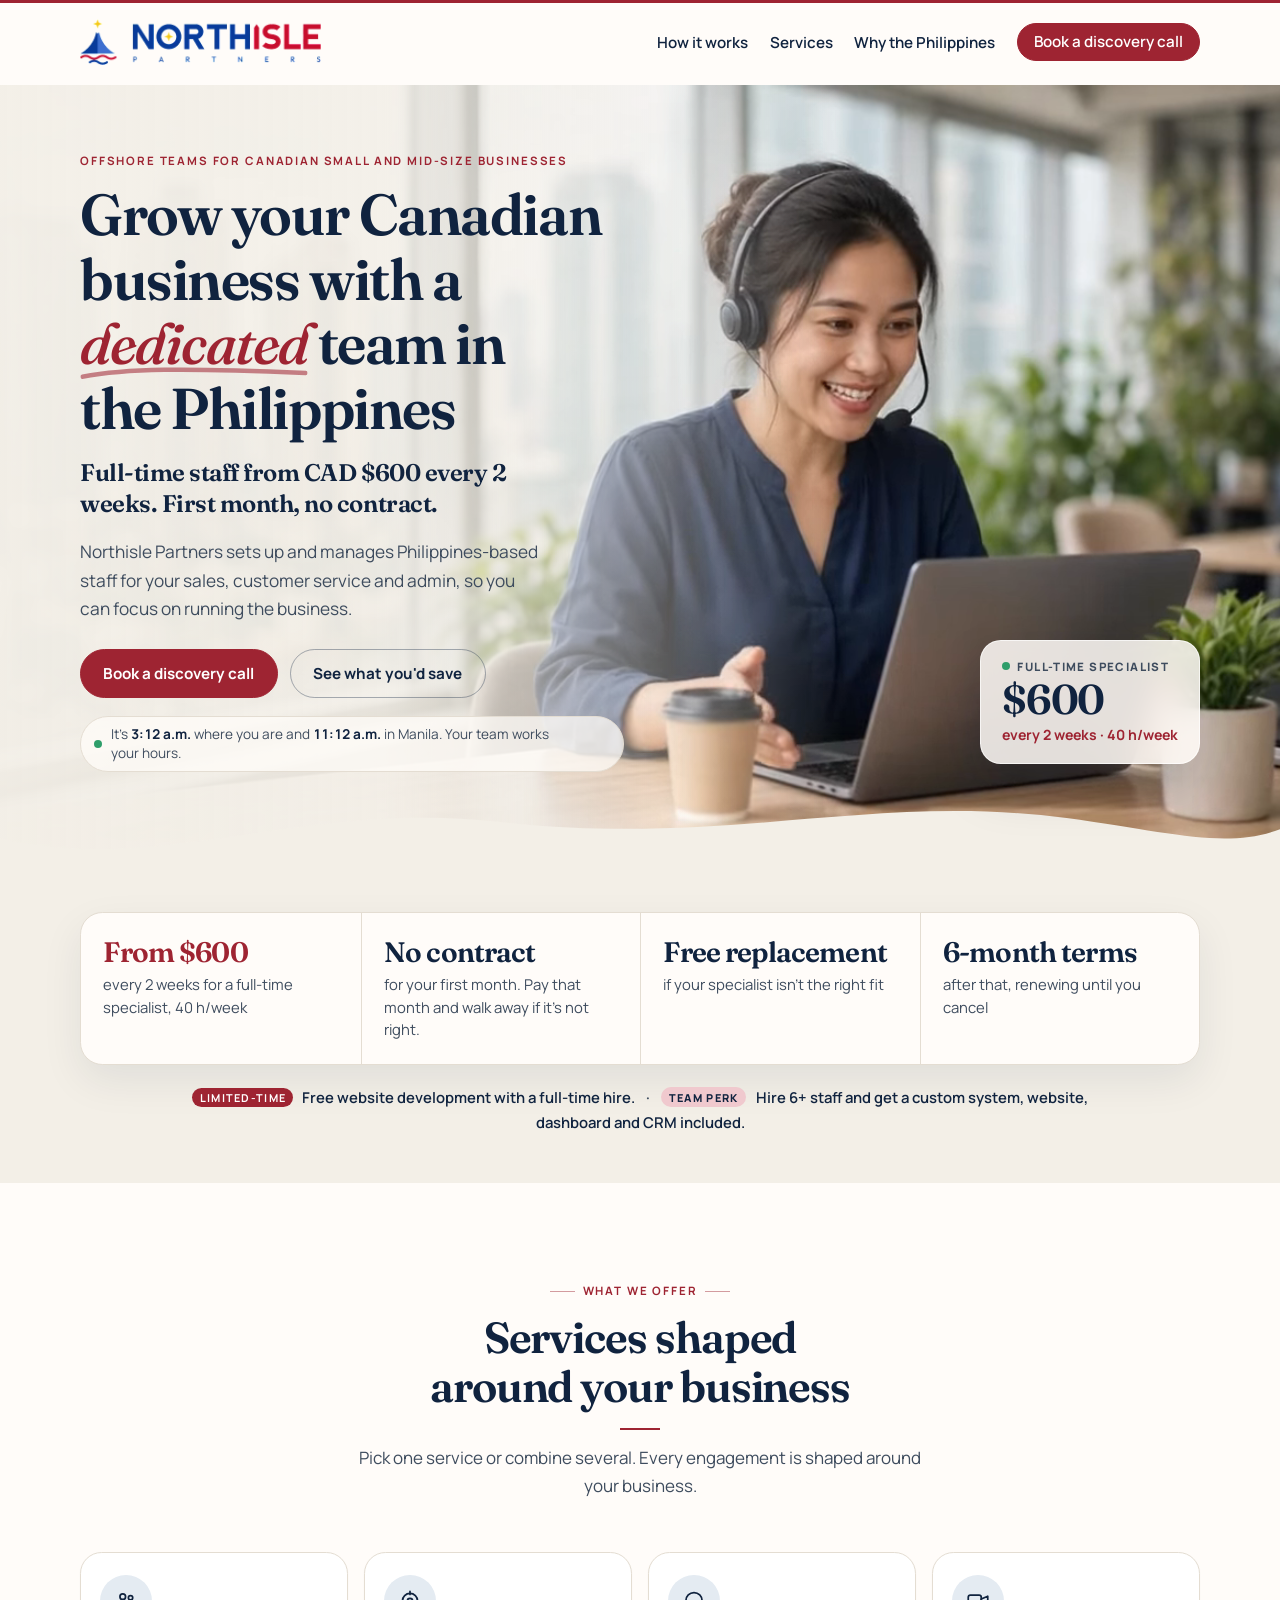
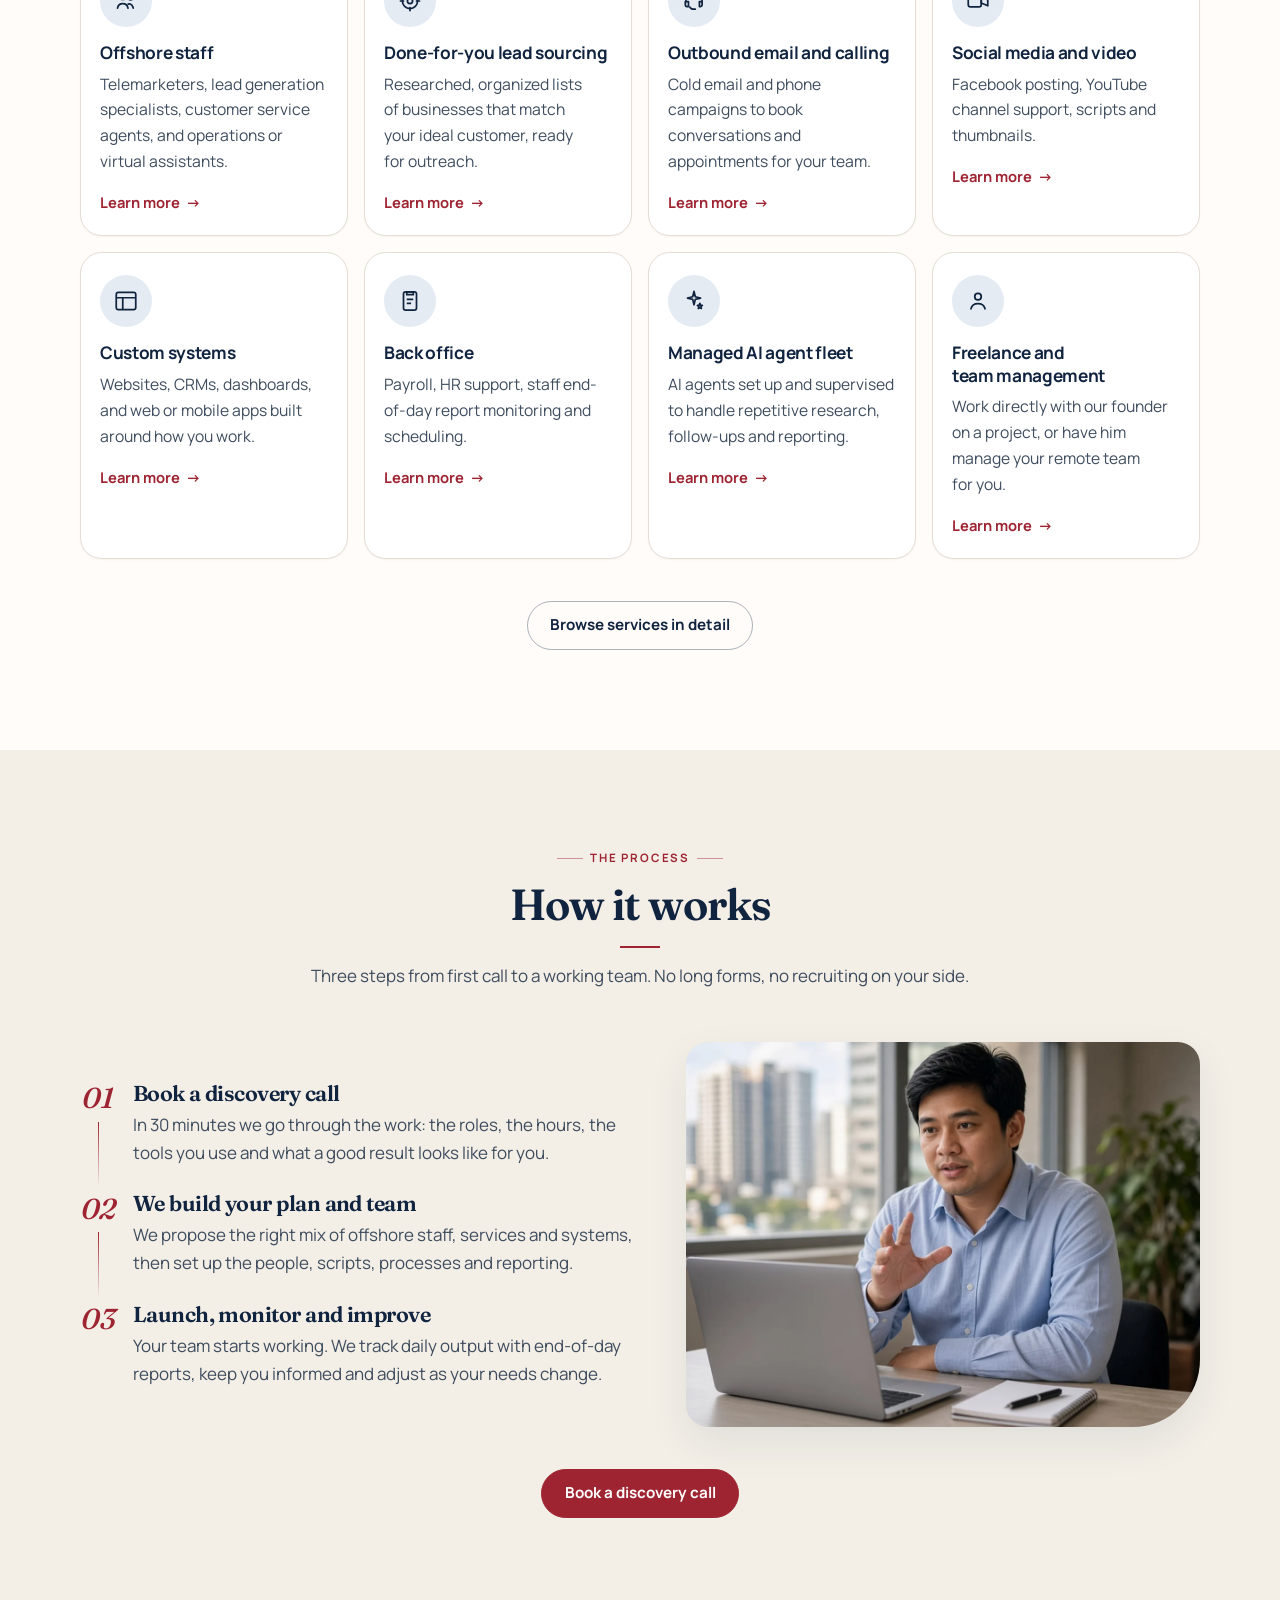
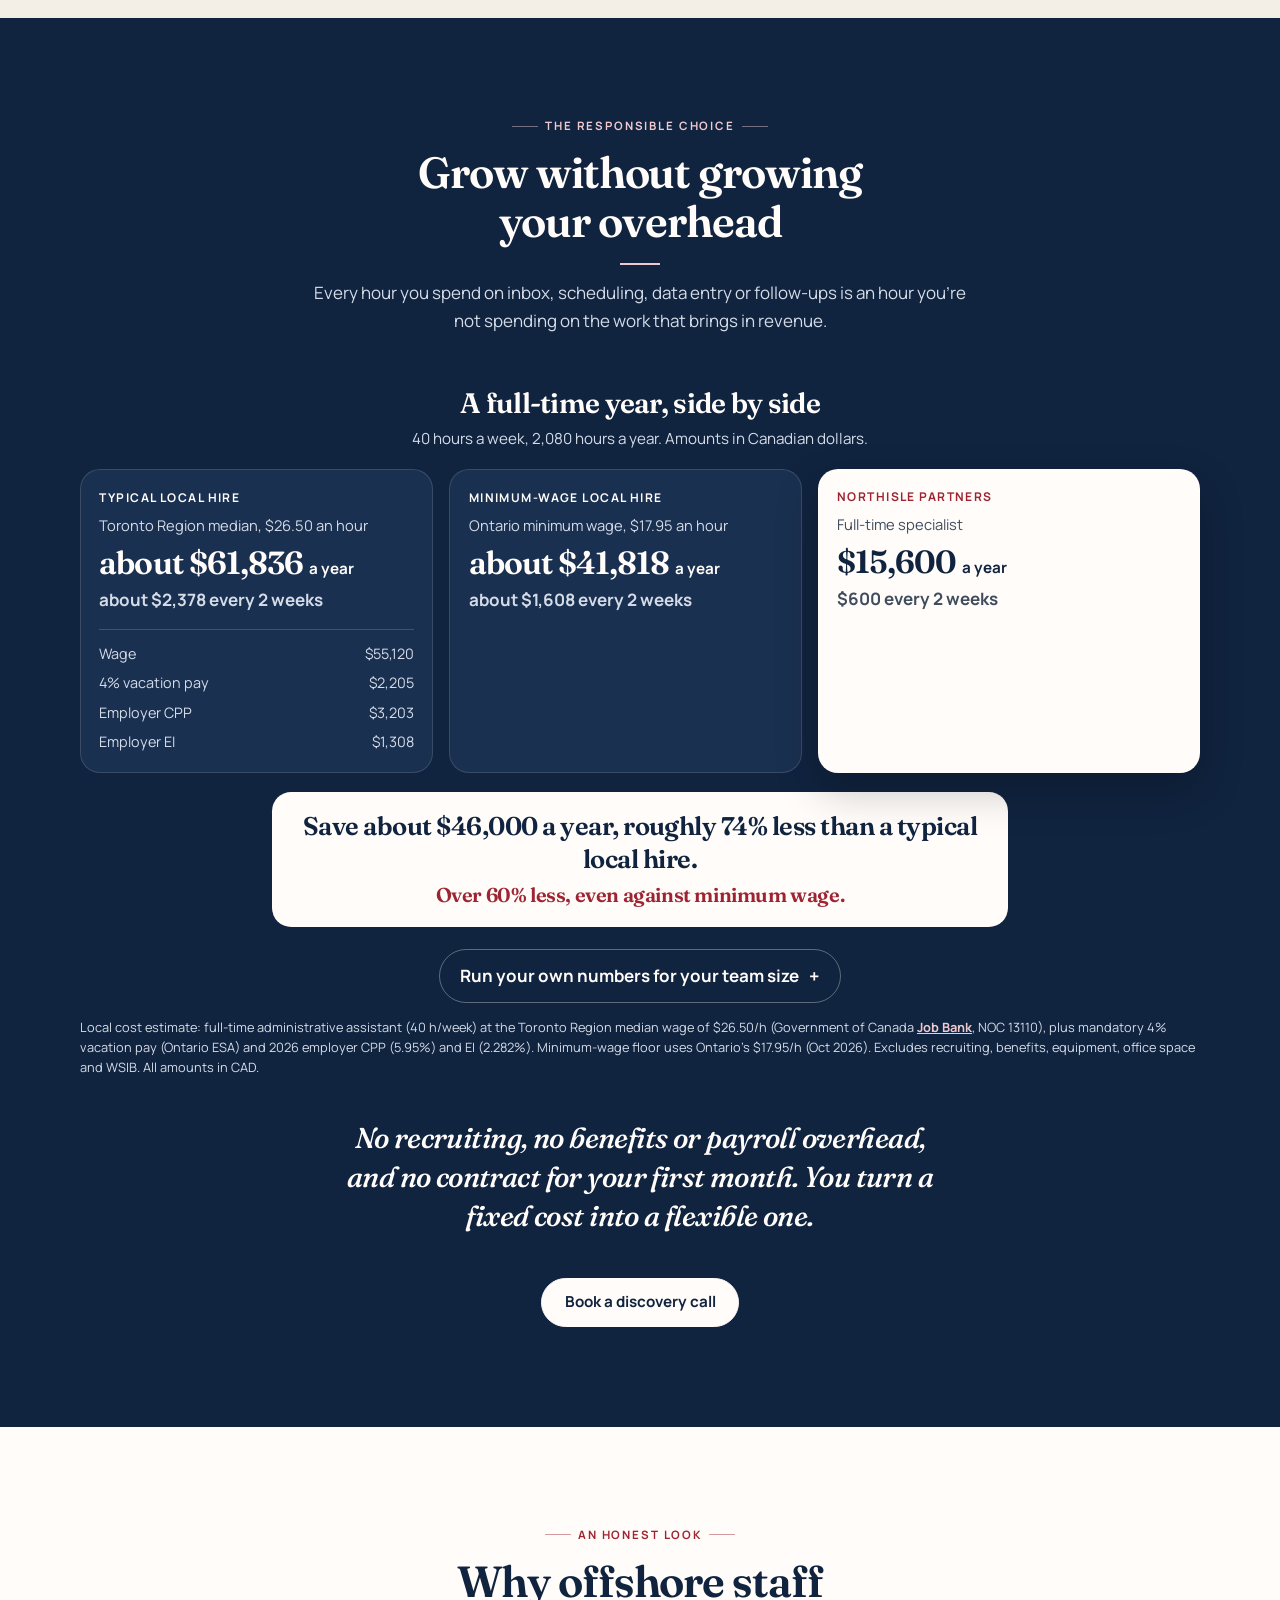
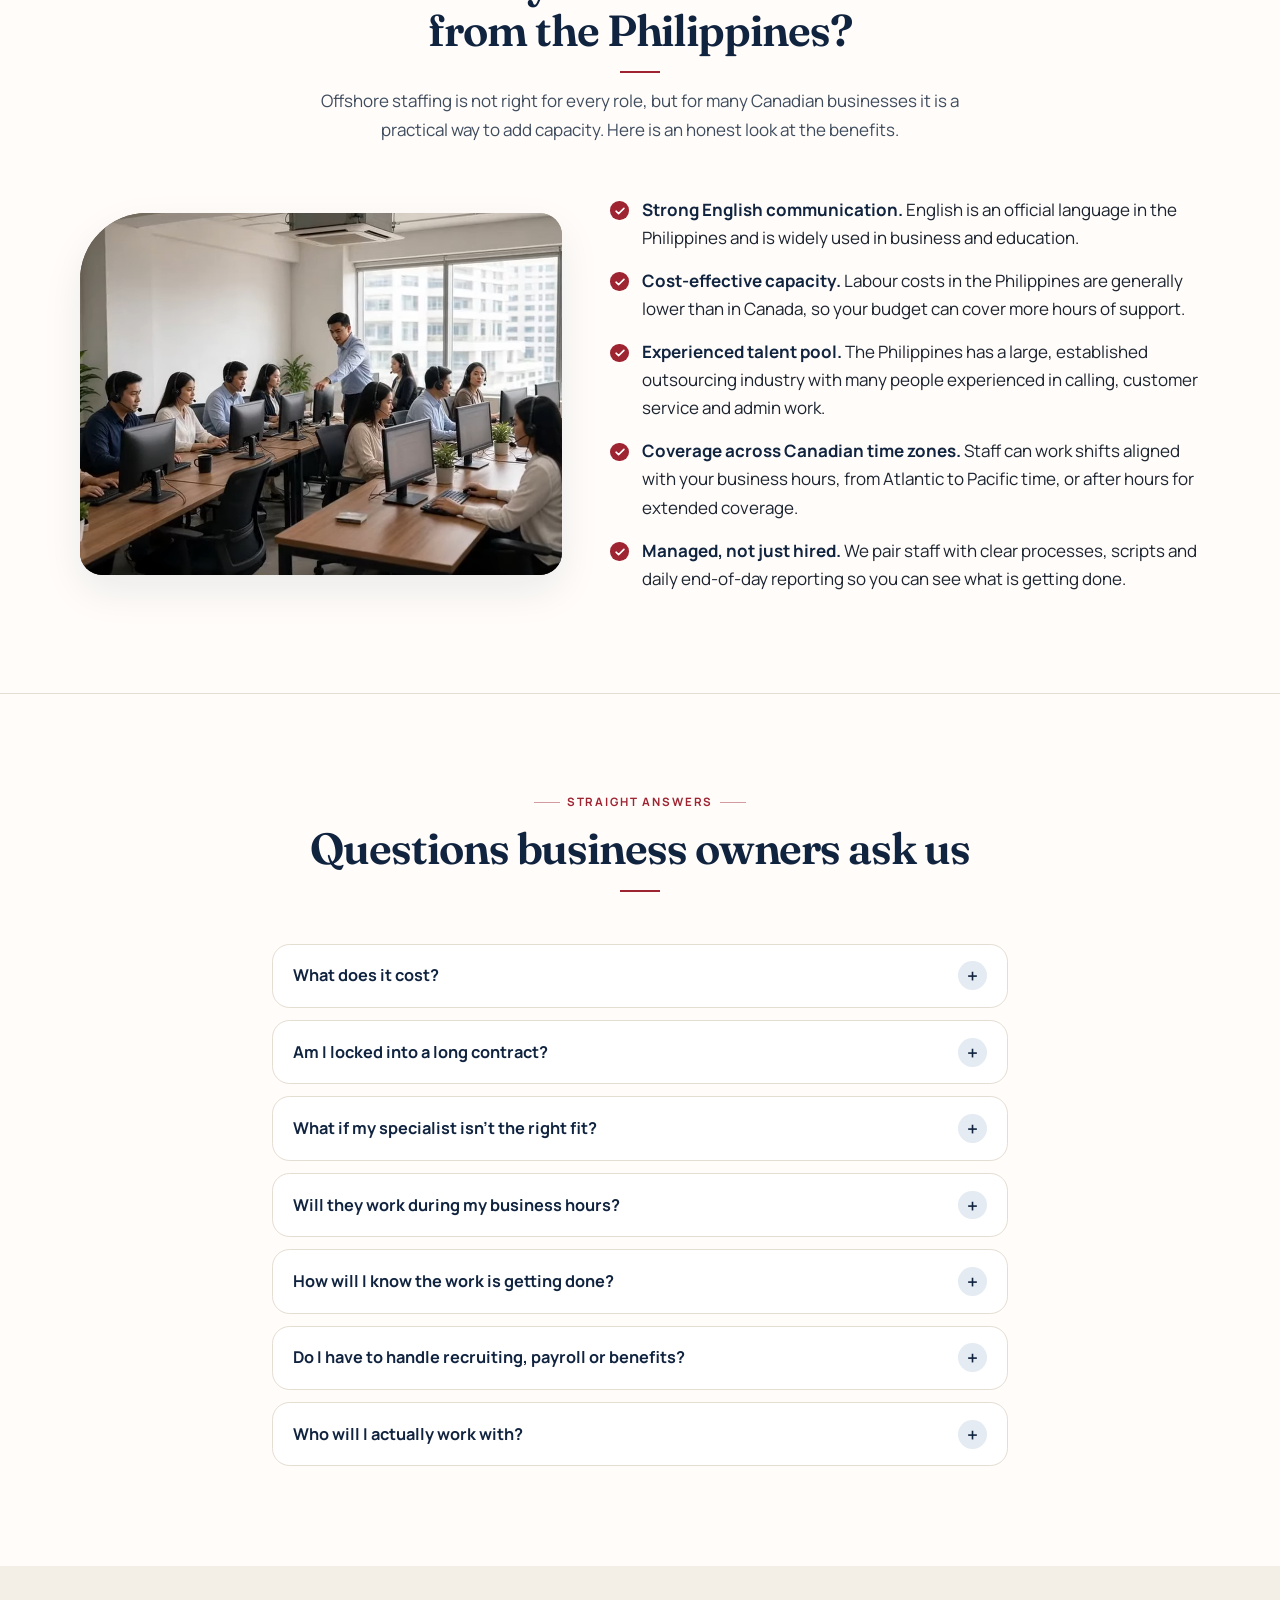
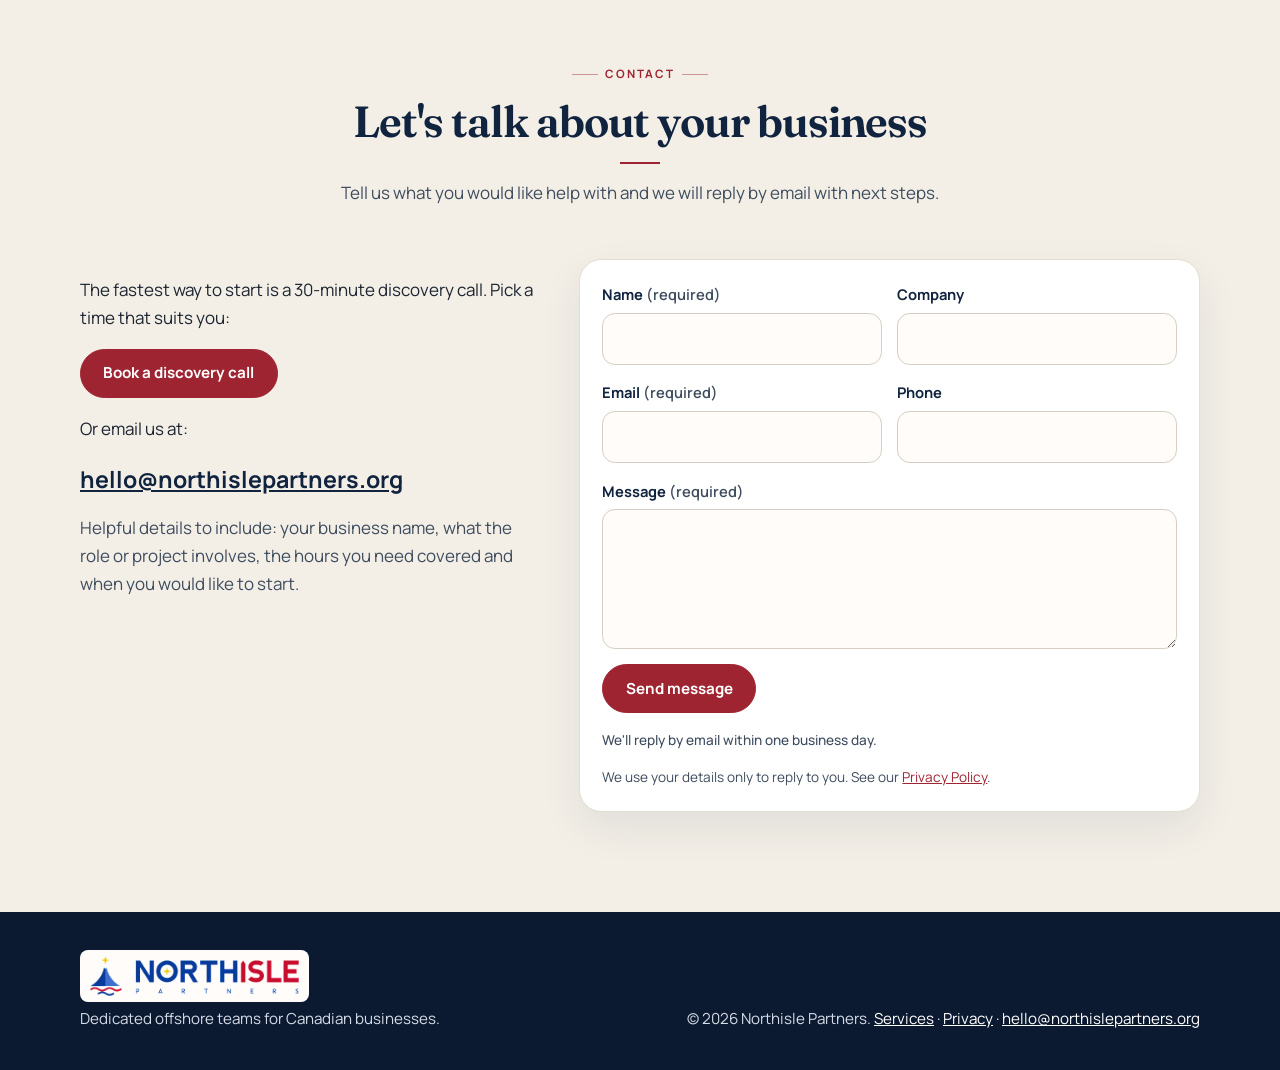
==== commit 6bbfd51b: "Add a privacy policy and fix the remaining review items - New privacy page, linked from page footers" ====
--- a/index.html
+++ b/index.html
@@ -5,7 +5,7 @@
 <script>document.documentElement.classList.add("js");</script>
 <meta name="viewport" content="width=device-width, initial-scale=1">
 <title>Northisle Partners | Offshore Teams for Canadian Businesses</title>
-<meta name="description" content="Northisle Partners helps Canadian small and mid-size businesses build Philippines-based offshore teams: telemarketers, lead generation, customer service, virtual assistants, outbound campaigns, social media, custom systems and back-office support.">
+<meta name="description" content="Philippines-based offshore staff for Canadian small and mid-size businesses. Full-time from CAD $600 every 2 weeks, with no contract for your first month.">
 <link rel="canonical" href="https://northislepartners.org/">
 <link rel="icon" href="favicon.svg" type="image/svg+xml">
 <link rel="icon" href="favicon.png" type="image/png" sizes="64x64">
@@ -348,7 +348,6 @@
           <input type="hidden" name="_next" value="https://northislepartners.org/thank-you">
           <input type="hidden" name="_subject" value="New enquiry from northislepartners.org">
           <input type="hidden" name="_template" value="table">
-          <input type="hidden" name="_captcha" value="false">
           <input type="text" name="_honey" style="display:none" tabindex="-1" autocomplete="off" aria-hidden="true">
           <div class="field-row">
             <label>Name <span class="req">(required)</span>
@@ -371,6 +370,7 @@
           </label>
           <button class="btn" type="submit">Send message</button>
           <p class="hint">We'll reply by email within one business day.</p>
+          <p class="form-privacy">We use your details only to reply to you. See our <a href="/privacy.html">Privacy Policy</a>.</p>
         </form>
       </div>
     </div>
@@ -390,7 +390,7 @@
       </div>
       <p>Dedicated offshore teams for Canadian businesses.</p>
     </div>
-    <p>© <span id="yr">2026</span> Northisle Partners. <a href="services.html">Services</a> · <a href="mailto:hello@northislepartners.org">hello@northislepartners.org</a></p>
+    <p>© <span id="yr">2026</span> Northisle Partners. <a href="services.html">Services</a> · <a href="/privacy.html">Privacy</a> · <a href="mailto:hello@northislepartners.org">hello@northislepartners.org</a></p>
   </div>
 </footer>
 <script src="main.js" defer></script>
--- a/styles.css
+++ b/styles.css
@@ -1188,3 +1188,14 @@
 html:not(.js) .calc-wrap { display: none; }
 /* Keep the hero lead on the light side of the photo fade */
 @media (min-width: 960px) { .hero .lead { max-width: 29rem; } }
+
+/* Privacy policy */
+.legal { padding-top: 3rem; }
+.legal-body { max-width: 44rem; }
+.legal-body h2 { font-size: clamp(1.35rem, 2vw, 1.65rem); margin: 2.4rem 0 0.6rem; }
+.legal-body h2:first-child { margin-top: 0; }
+.legal-body p, .legal-body li { color: var(--muted); }
+.legal-body p { margin: 0 0 0.9rem; }
+.legal-body ul { margin: 0 0 0.9rem; padding-left: 1.2rem; display: grid; gap: 0.45rem; }
+.legal-body strong { color: var(--navy); }
+.form-privacy { margin: 0; color: var(--muted); font-size: 0.85rem; }
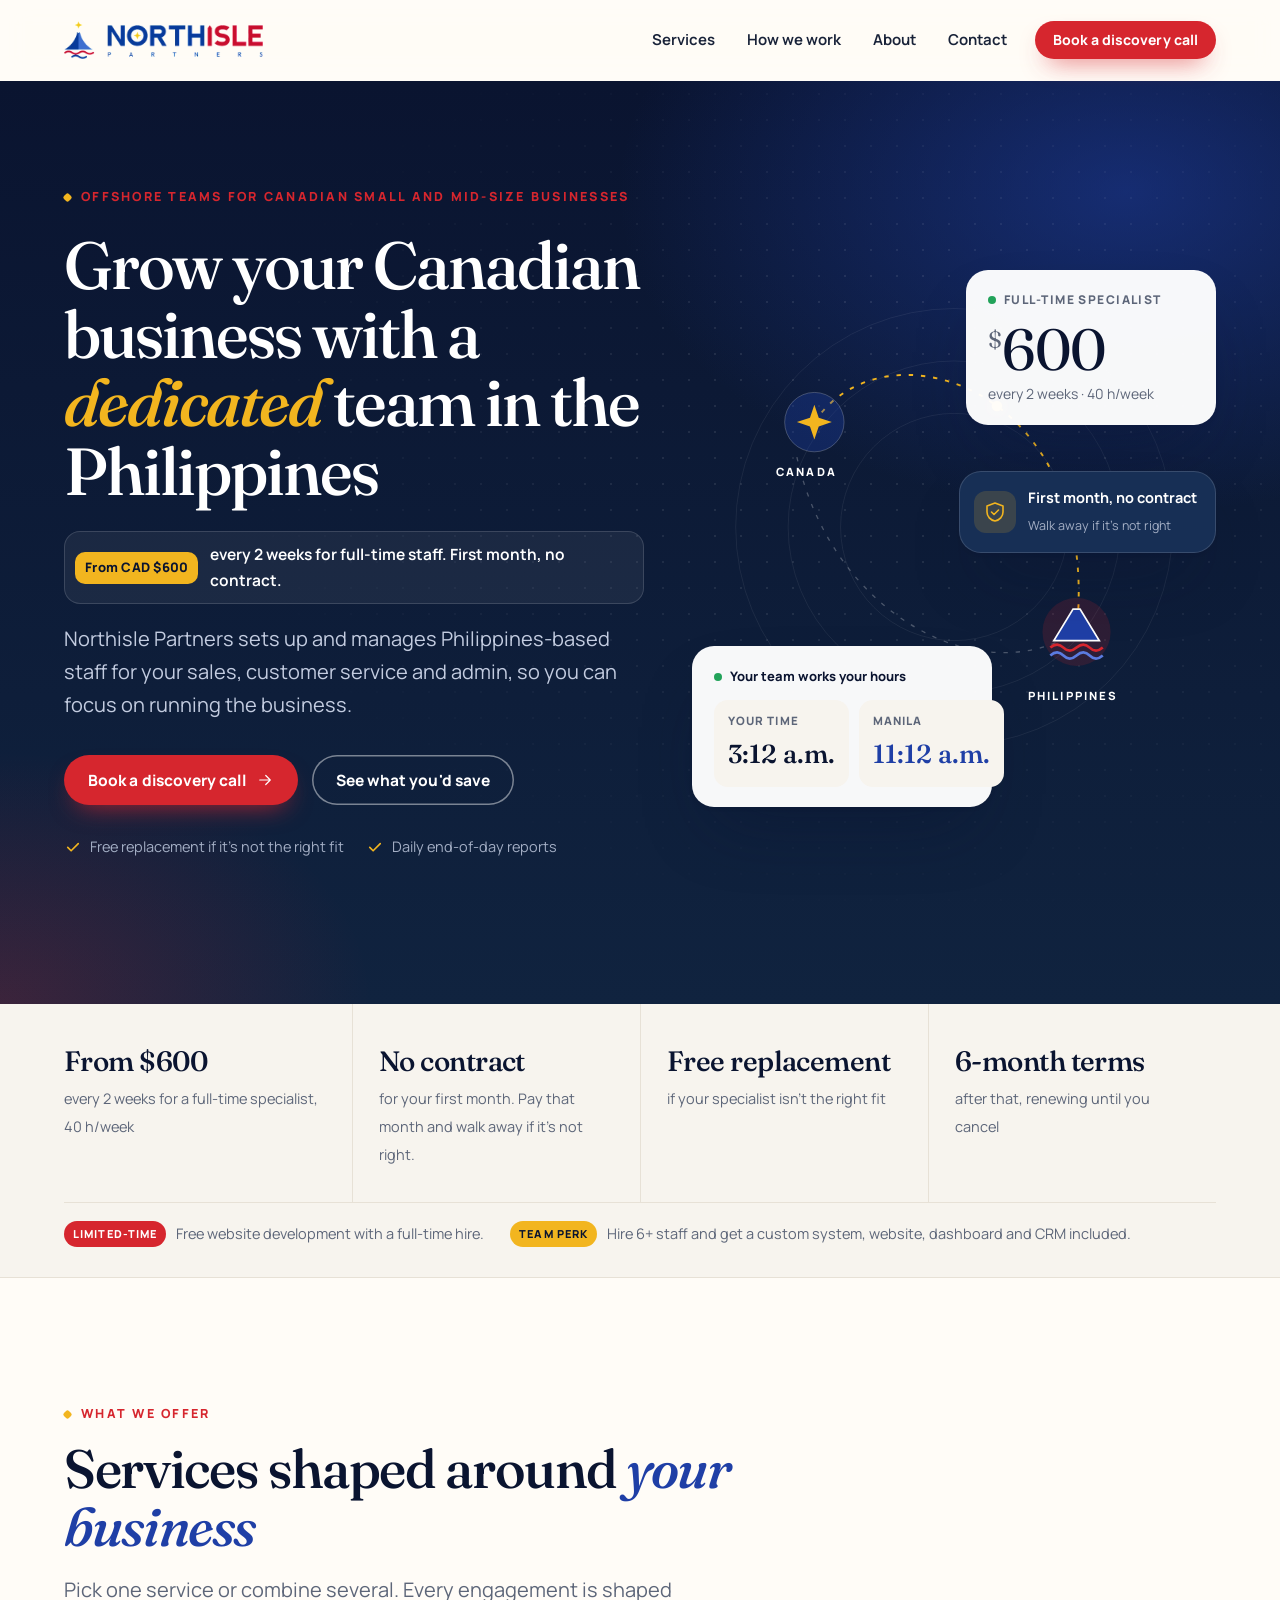
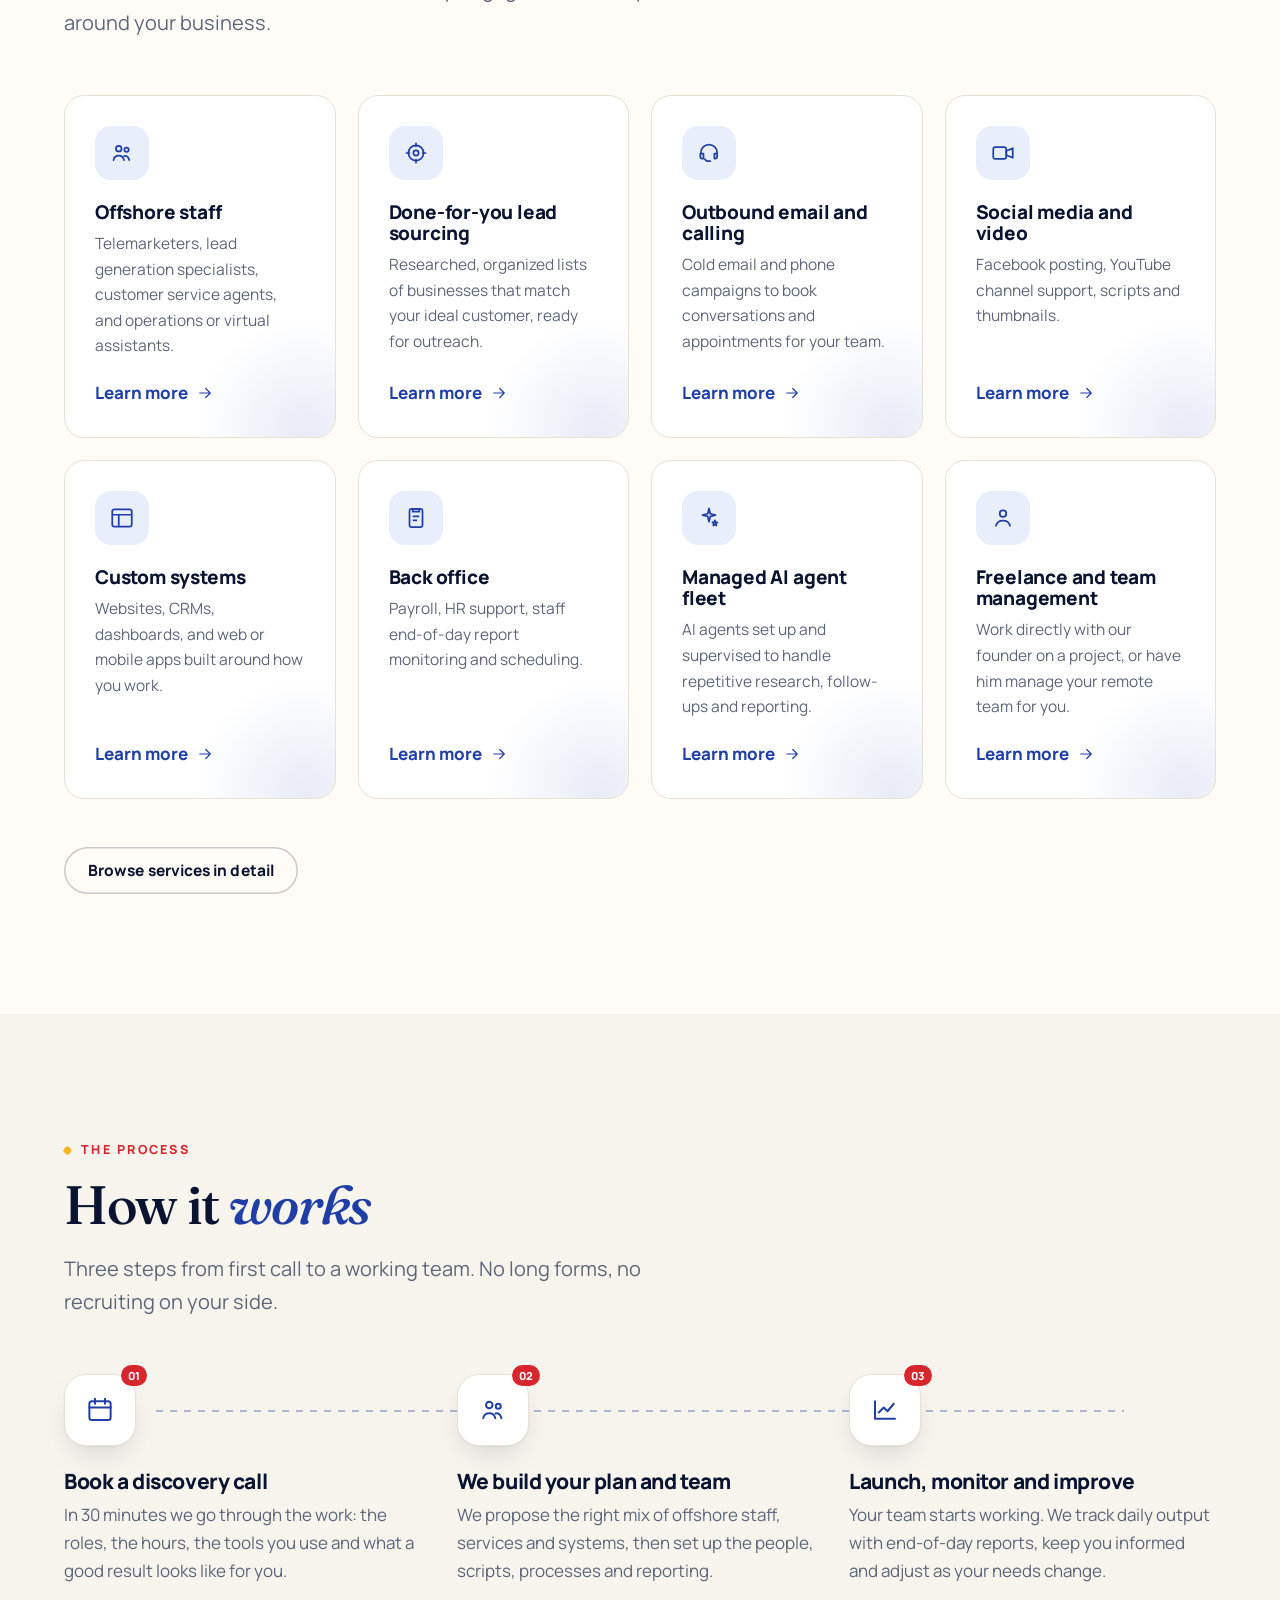
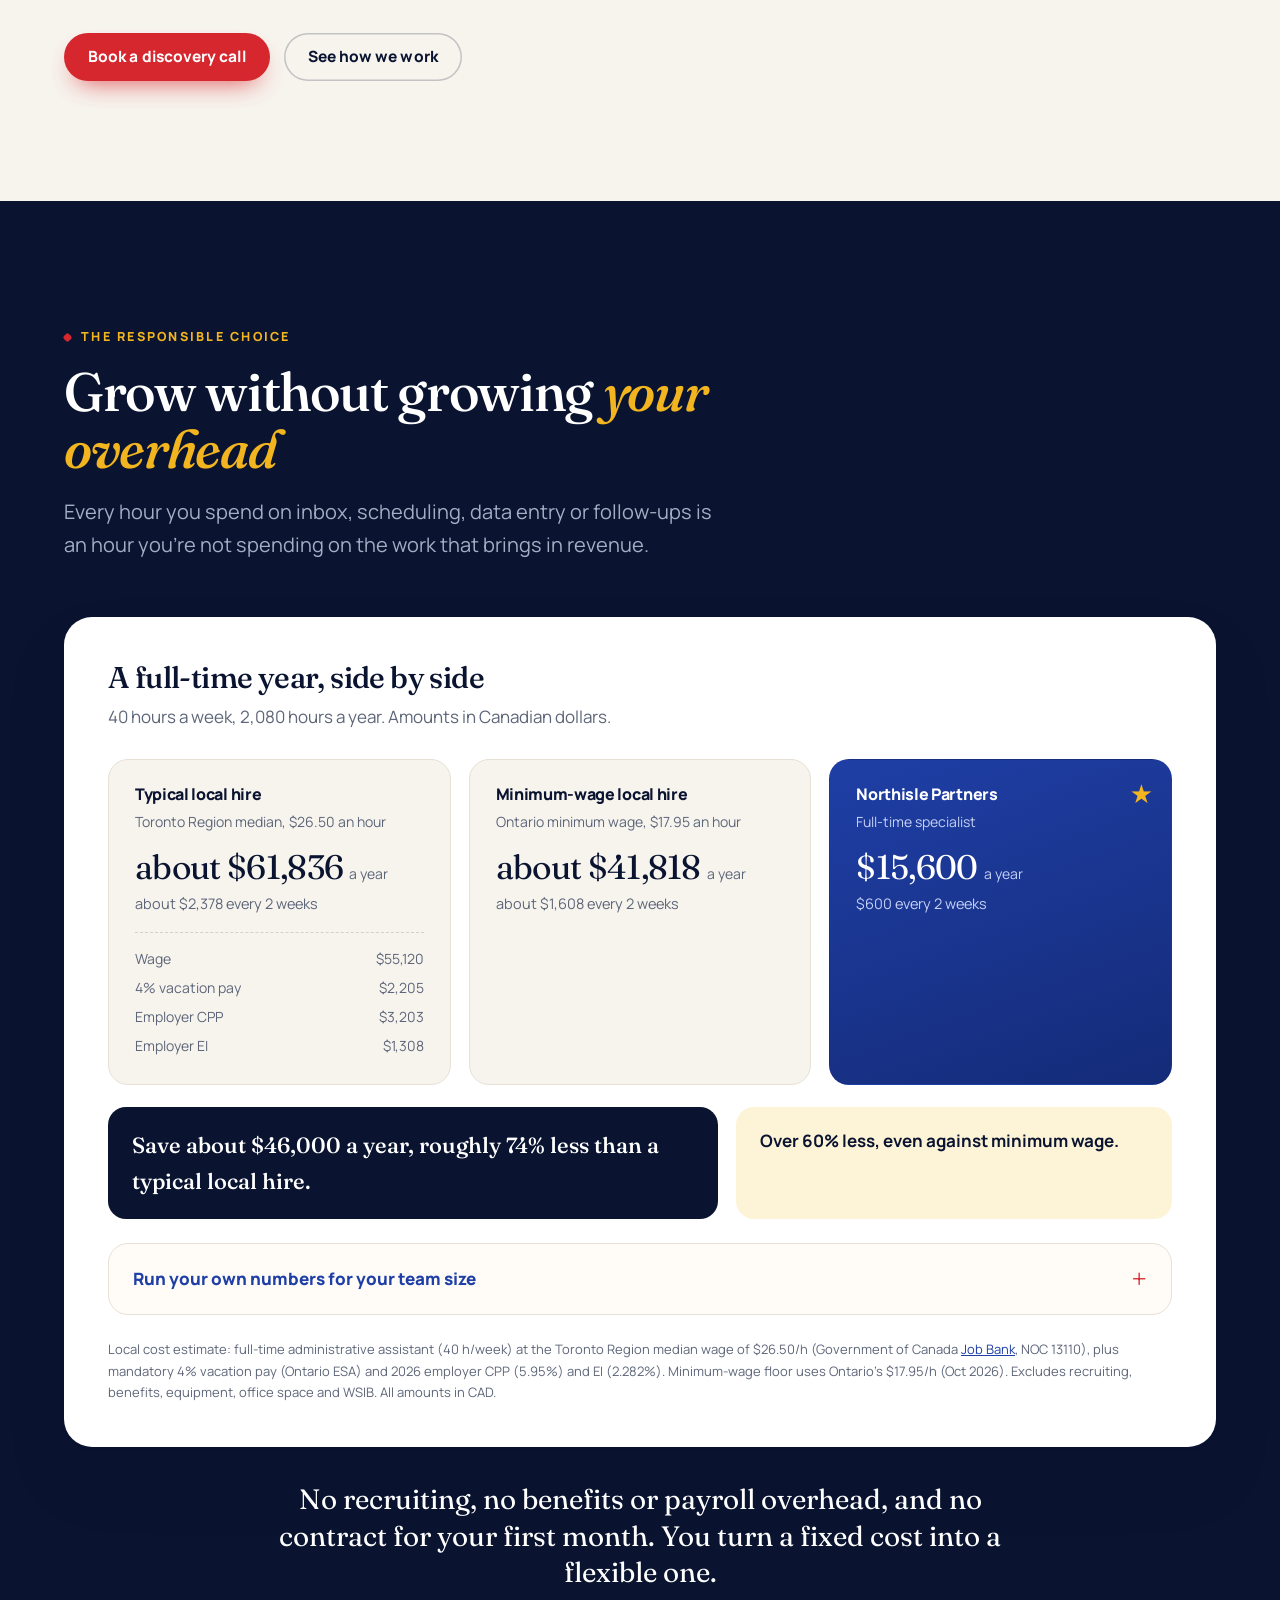
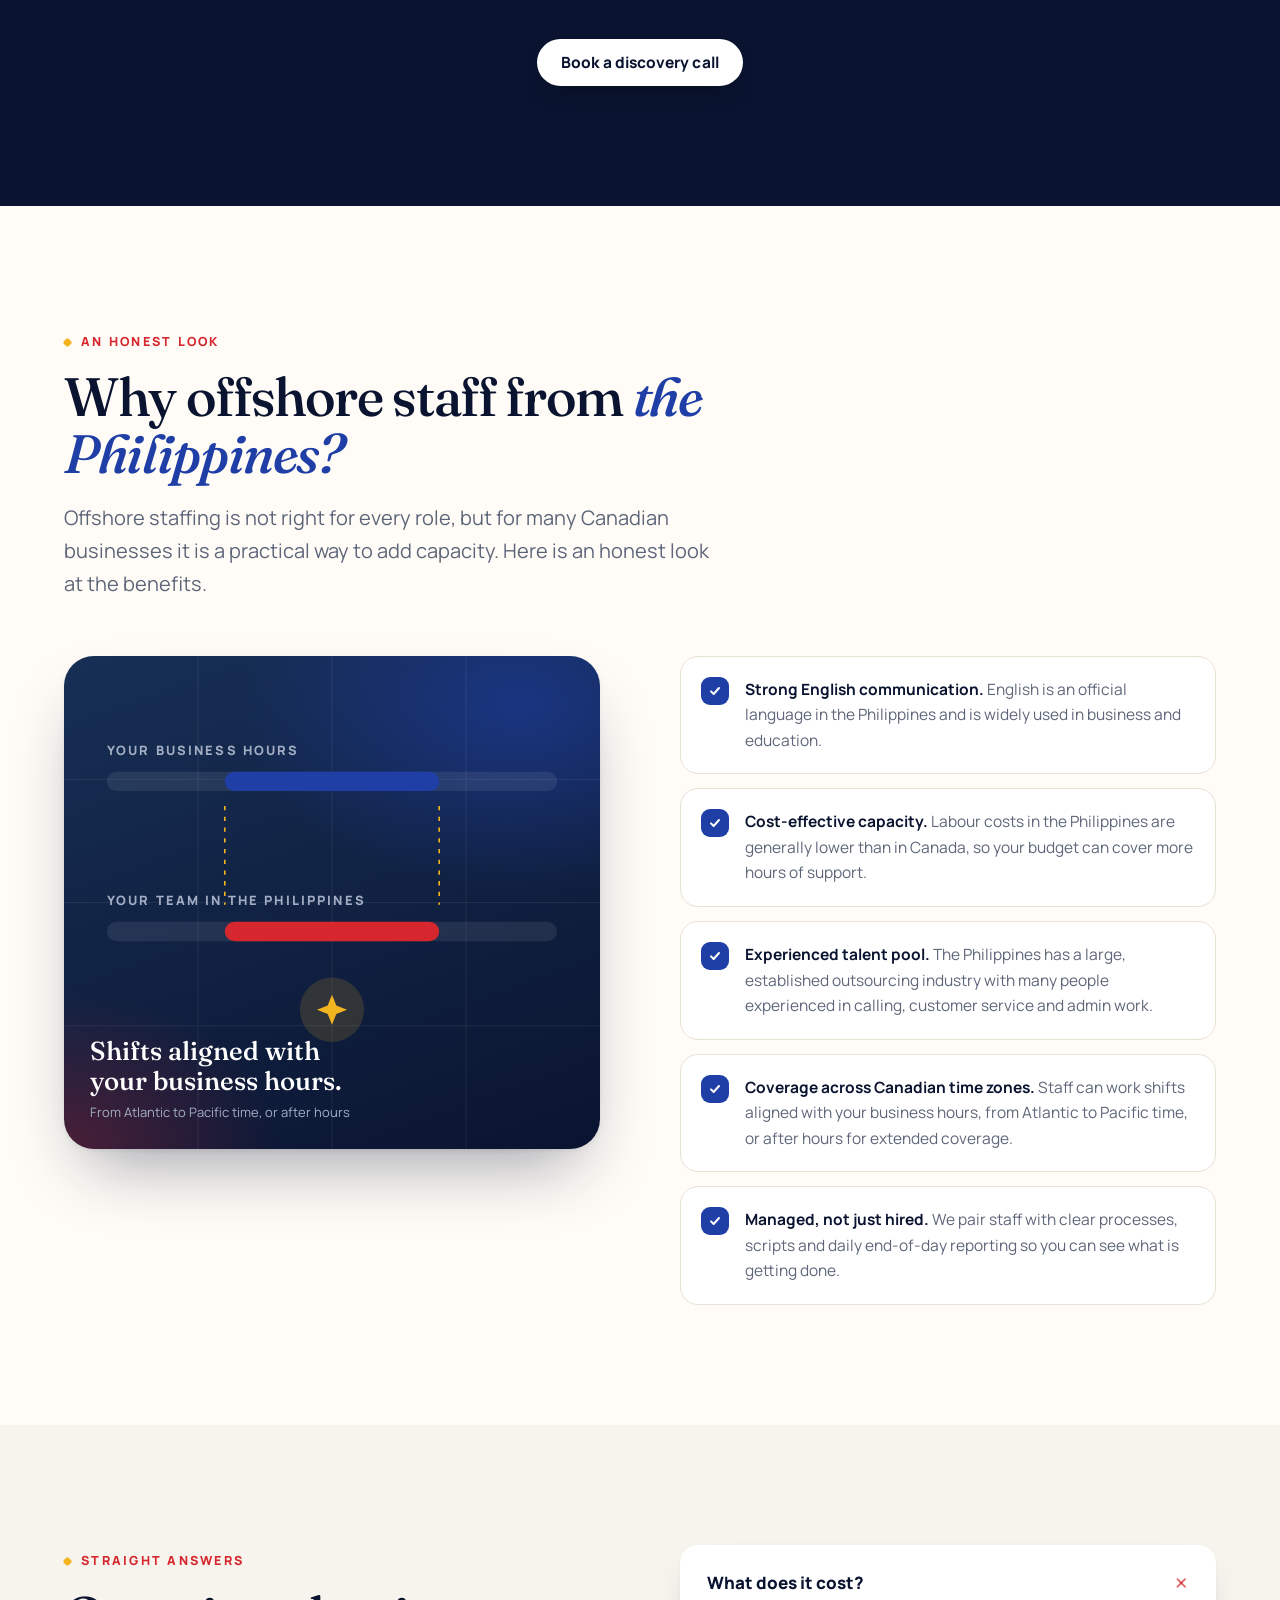
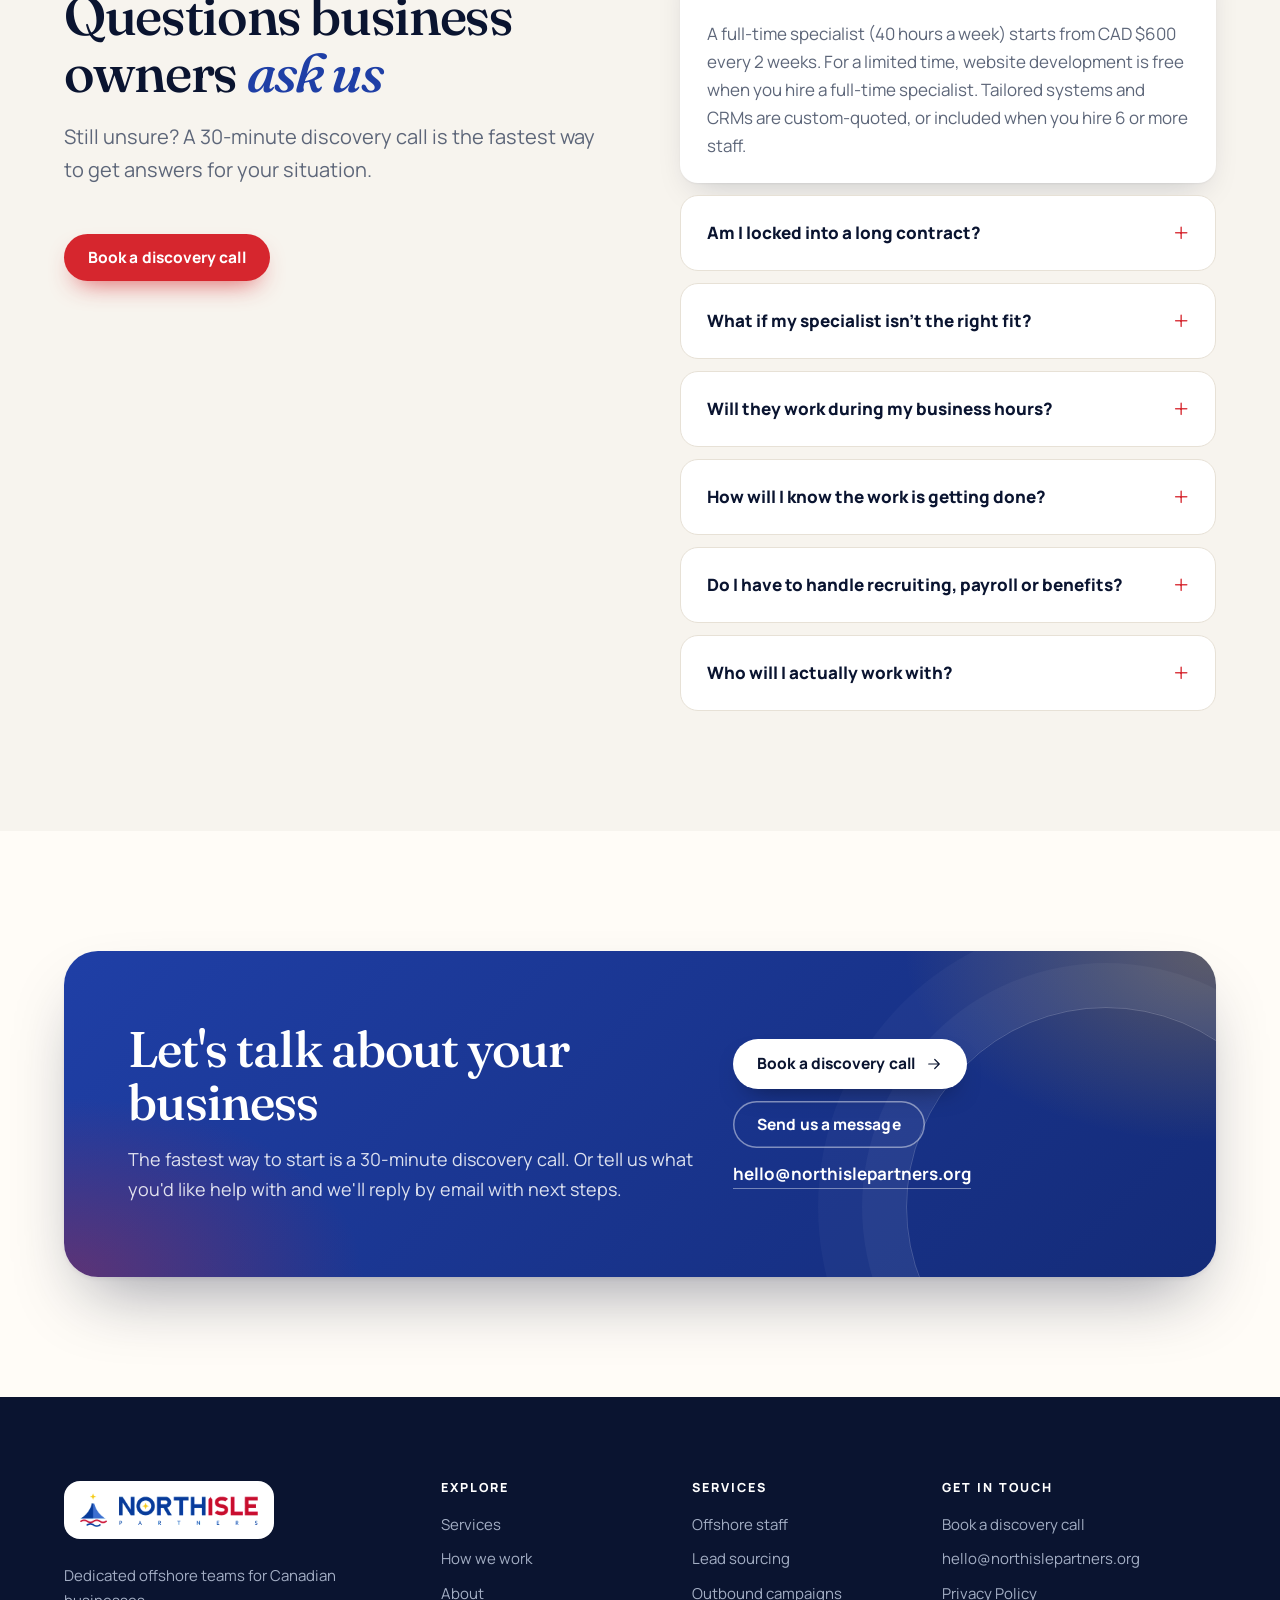
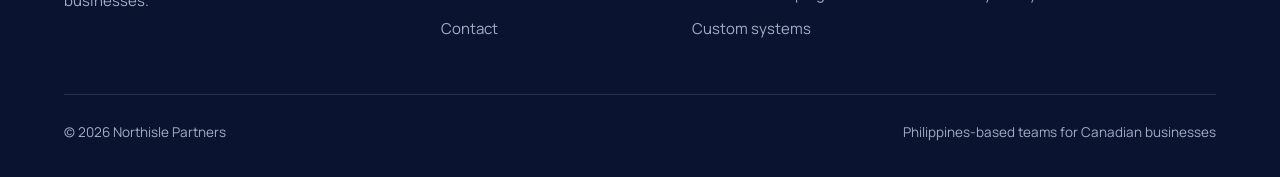
==== commit d77afe6a: "Redesign the site as a premium multi-page experience New design system (site.css) with an original S" ====
--- a/index.html
+++ b/index.html
@@ -7,9 +7,9 @@
 <title>Northisle Partners | Offshore Teams for Canadian Businesses</title>
 <meta name="description" content="Philippines-based offshore staff for Canadian small and mid-size businesses. Full-time from CAD $600 every 2 weeks, with no contract for your first month.">
 <link rel="canonical" href="https://northislepartners.org/">
-<link rel="icon" href="favicon.svg" type="image/svg+xml">
-<link rel="icon" href="favicon.png" type="image/png" sizes="64x64">
-<link rel="apple-touch-icon" href="apple-touch-icon.png">
+<link rel="icon" href="/favicon.svg" type="image/svg+xml">
+<link rel="icon" href="/favicon.png" type="image/png" sizes="64x64">
+<link rel="apple-touch-icon" href="/apple-touch-icon.png">
 <meta name="theme-color" content="#10233F">
 <meta property="og:type" content="website">
 <meta property="og:site_name" content="Northisle Partners">
@@ -23,8 +23,7 @@
 <link rel="preconnect" href="https://fonts.googleapis.com">
 <link rel="preconnect" href="https://fonts.gstatic.com" crossorigin>
 <link href="https://fonts.googleapis.com/css2?family=Fraunces:ital,opsz,wght@0,9..144,520;0,9..144,620;1,9..144,520&family=Manrope:wght@400;500;600;700;800&display=swap" rel="stylesheet">
-<link rel="preload" as="image" href="assets/img/hero-specialist.webp" fetchpriority="high">
-<link rel="stylesheet" href="styles.css">
+<link rel="stylesheet" href="/site.css">
 <script type="application/ld+json">
 {"@context":"https://schema.org","@type":"Organization","name":"Northisle Partners","url":"https://northislepartners.org/","logo":"https://northislepartners.org/assets/img/northisle-wordmark.png","email":"hello@northislepartners.org","description":"Philippines-based offshore staff and done-for-you growth services for Canadian small and mid-size businesses.","areaServed":"CA"}
 </script>
@@ -33,10 +32,10 @@
 <a class="skip" href="#main">Skip to content</a>
 <header class="site-header">
   <div class="container header-bar">
-    <a class="brand" href="./">
+    <a class="brand" href="/">
       <picture>
-        <source srcset="assets/img/northisle-wordmark.webp" type="image/webp">
-        <img src="assets/img/northisle-wordmark.png" alt="Northisle Partners" width="502" height="96">
+        <source srcset="/assets/img/northisle-wordmark.webp" type="image/webp">
+        <img src="/assets/img/northisle-wordmark.png" alt="Northisle Partners" width="502" height="96">
       </picture>
     </a>
     <button class="nav-toggle" type="button" aria-expanded="false" aria-controls="site-nav">
@@ -45,9 +44,10 @@
     </button>
     <nav id="site-nav" aria-label="Main">
       <ul>
-        <li><a href="#how">How it works</a></li>
-        <li><a href="services.html">Services</a></li>
-        <li><a href="#why">Why the Philippines</a></li>
+        <li><a href="/services.html">Services</a></li>
+        <li><a href="/process.html">How we work</a></li>
+        <li><a href="/about.html">About</a></li>
+        <li><a href="/contact.html">Contact</a></li>
         <li><a class="btn btn-small" href="https://cal.com/northislepartners/discovery-call">Book a discovery call</a></li>
       </ul>
     </nav>
@@ -55,151 +55,185 @@
 </header>
 
 <main id="main">
+  <!-- HERO -->
   <section class="hero" aria-labelledby="hero-title">
-    <div class="hero-media">
-      <img src="assets/img/hero-specialist.webp" width="1280" height="720" alt="A specialist wearing a headset works on a laptop in a bright office." fetchpriority="high" decoding="async">
-      <video class="bg-video" data-min-width="960" data-webm="assets/video/hero-loop.webm" data-mp4="assets/video/hero-loop.mp4" muted loop playsinline poster="assets/img/hero-specialist.webp" aria-hidden="true"></video>
-      <svg class="wave" viewBox="0 0 1440 100" preserveAspectRatio="none" aria-hidden="true">
-        <path fill="#f3efe7" d="M0 58C180 100 340 16 560 40C820 68 980 8 1200 36C1320 52 1380 70 1440 48V100H0Z"/>
-      </svg>
-      <div class="hero-card" aria-hidden="true">
-        <span class="hero-card-label"><span class="live-dot"></span>Full-time specialist</span>
-        <span class="hero-card-price">$600</span>
-        <span class="hero-card-sub">every 2 weeks · 40 h/week</span>
-      </div>
-    </div>
-    <div class="hero-copy">
-      <p class="eyebrow">Offshore teams for Canadian small and mid-size businesses</p>
-      <h1 id="hero-title">Grow your Canadian business with a <em>dedicated</em> team in the Philippines</h1>
-      <p class="hero-offer">Full-time staff from CAD $600 every 2 weeks. First month, no contract.</p>
-      <p class="lead">Northisle Partners sets up and manages Philippines-based staff for your sales, customer service and admin, so you can focus on running the business.</p>
-      <div class="cta-row">
-        <a class="btn" href="https://cal.com/northislepartners/discovery-call">Book a discovery call</a>
-        <a class="btn btn-ghost" href="#value">See what you'd save</a>
-      </div>
-      <p class="clock" data-clock hidden><span class="live-dot"></span><span>It's <b data-time-local>--</b> where you are and <b data-time-manila>--</b> in Manila. Your team works your hours.</span></p>
-    </div>
-  </section>
-
-  <section class="offers" aria-labelledby="offers-title">
+    <div class="container hero-grid">
+      <div>
+        <p class="eyebrow rise">Offshore teams for Canadian small and mid-size businesses</p>
+        <h1 id="hero-title" class="display rise" style="--d:.08s">Grow your Canadian business with a <em>dedicated</em> team in the Philippines</h1>
+        <p class="hero-offer rise" style="--d:.14s"><b>From CAD $600</b> every 2 weeks for full-time staff. First month, no contract.</p>
+        <p class="lead rise" style="--d:.2s">Northisle Partners sets up and manages Philippines-based staff for your sales, customer service and admin, so you can focus on running the business.</p>
+        <div class="cta-row rise" style="--d:.26s">
+          <a class="btn" href="https://cal.com/northislepartners/discovery-call">Book a discovery call <svg class="ico arrow" viewBox="0 0 24 24" aria-hidden="true"><path d="M5 12h14M13 6l6 6-6 6"/></svg></a>
+          <a class="btn btn-ghost" href="#value">See what you'd save</a>
+        </div>
+        <p class="hero-note rise" style="--d:.32s">
+          <span><svg class="ico" viewBox="0 0 24 24" aria-hidden="true"><path d="m5 12.5 4.5 4.5L19 7.5"/></svg>Free replacement if it's not the right fit</span>
+          <span><svg class="ico" viewBox="0 0 24 24" aria-hidden="true"><path d="m5 12.5 4.5 4.5L19 7.5"/></svg>Daily end-of-day reports</span>
+        </p>
+      </div>
+
+      <div class="hero-art rise" style="--d:.18s">
+        <svg class="bridge" viewBox="0 0 600 560" fill="none" aria-hidden="true">
+          <g stroke="rgba(255,255,255,.08)">
+            <circle cx="300" cy="280" r="250"/><circle cx="300" cy="280" r="190"/><circle cx="300" cy="280" r="130"/>
+          </g>
+          <path id="bridge-lane" class="dash" d="M140 160 C 220 40, 470 120, 440 400" stroke="#f2b51f" stroke-width="2.2"/>
+          <path class="dash" d="M120 200 C 160 380, 330 470, 440 400" stroke="rgba(255,255,255,.25)" stroke-width="1.5"/>
+          <circle r="6" fill="#f2b51f" style="filter:drop-shadow(0 0 8px rgba(242,181,31,.9))"><animateMotion dur="6s" repeatCount="indefinite"><mpath href="#bridge-lane"/></animateMotion></circle>
+          <!-- north: Canada -->
+          <g transform="translate(140 160)">
+            <circle r="34" fill="rgba(31,63,166,.35)" stroke="rgba(255,255,255,.25)"/>
+            <path class="twinkle" d="M0 -20 L5 -5 L20 0 L5 5 L0 20 L-5 5 L-20 0 L-5 -5 Z" fill="#f2b51f"/>
+          </g>
+          <text x="96" y="222" fill="#fff" font-family="Manrope, sans-serif" font-size="13" font-weight="800" letter-spacing="2.5">CANADA</text>
+          <!-- isle: Philippines -->
+          <g transform="translate(440 400)">
+            <circle r="44" fill="rgba(214,38,46,.22)"><animate attributeName="r" values="34;50;34" dur="3.2s" repeatCount="indefinite"/><animate attributeName="opacity" values="1;.2;1" dur="3.2s" repeatCount="indefinite"/></circle>
+            <path d="M-26 10 L-4 -26 L4 -26 L26 10 Z" fill="#1f3fa6" stroke="#fff" stroke-width="2"/>
+            <path d="M-30 18 q8 -7 15 0 t15 0 t15 0 t15 0" stroke="#d6262e" stroke-width="3"/>
+            <path d="M-30 27 q8 -7 15 0 t15 0 t15 0 t15 0" stroke="#5b7be0" stroke-width="3"/>
+          </g>
+          <text x="384" y="478" fill="#fff" font-family="Manrope, sans-serif" font-size="13" font-weight="800" letter-spacing="2.5">PHILIPPINES</text>
+        </svg>
+
+        <div class="float-card price-float">
+          <small><span class="live-dot"></span>Full-time specialist</small>
+          <span class="big"><sup>$</sup>600</span>
+          <p>every 2 weeks · 40 h/week</p>
+        </div>
+
+        <div class="float-card clock-float" data-clock hidden>
+          <div class="head"><span class="live-dot"></span>Your team works your hours</div>
+          <div class="row">
+            <div class="zone"><small>Your time</small><b data-time-local>--</b></div>
+            <div class="zone ph"><small>Manila</small><b data-time-manila>--</b></div>
+          </div>
+        </div>
+
+        <div class="float-card tag-float">
+          <span class="ic"><svg class="ico" viewBox="0 0 24 24" aria-hidden="true"><path d="M12 3 4 6v6c0 4.5 3.4 8.2 8 9 4.6-.8 8-4.5 8-9V6z"/><path d="m8.5 12 2.5 2.5 4.5-4.5"/></svg></span>
+          <span><b>First month, no contract</b><small>Walk away if it's not right</small></span>
+        </div>
+      </div>
+    </div>
+  </section>
+
+  <!-- TERMS -->
+  <section class="terms-strip" aria-labelledby="offers-title">
     <div class="container">
       <h2 id="offers-title" class="sr-only">The terms at a glance</h2>
       <ul class="terms">
-        <li><strong>From $600</strong><span>every 2 weeks for a full-time specialist, 40 h/week</span></li>
-        <li><strong>No contract</strong><span>for your first month. Pay that month and walk away if it's not right.</span></li>
-        <li><strong>Free replacement</strong><span>if your specialist isn't the right fit</span></li>
-        <li><strong>6-month terms</strong><span>after that, renewing until you cancel</span></li>
+        <li class="reveal"><strong>From $600</strong><span>every 2 weeks for a full-time specialist, 40 h/week</span></li>
+        <li class="reveal" style="--d:.06s"><strong>No contract</strong><span>for your first month. Pay that month and walk away if it's not right.</span></li>
+        <li class="reveal" style="--d:.12s"><strong>Free replacement</strong><span>if your specialist isn't the right fit</span></li>
+        <li class="reveal" style="--d:.18s"><strong>6-month terms</strong><span>after that, renewing until you cancel</span></li>
       </ul>
-      <p class="terms-perks"><span class="offer-flag">Limited-time</span> Free website development with a full-time hire. <span class="terms-sep" aria-hidden="true">·</span> <span class="team-flag">Team perk</span> Hire 6+ staff and get a custom system, website, dashboard and CRM included.</p>
-    </div>
-  </section>
-
+      <p class="perks"><span><span class="flag flag-red">Limited-time</span> Free website development with a full-time hire.</span><span><span class="flag flag-gold">Team perk</span> Hire 6+ staff and get a custom system, website, dashboard and CRM included.</span></p>
+    </div>
+  </section>
+
+  <!-- SERVICES -->
   <section class="band" id="services" aria-labelledby="services-title">
     <div class="container">
       <div class="section-head reveal">
         <p class="eyebrow">What we offer</p>
-        <h2 id="services-title">Services shaped around your business</h2>
-        <p class="section-intro">Pick one service or combine several. Every engagement is shaped around your business.</p>
-      </div>
-      <div class="card-grid">
-        <article class="card reveal">
+        <h2 id="services-title" class="title">Services shaped around <em>your business</em></h2>
+        <p class="lead">Pick one service or combine several. Every engagement is shaped around your business.</p>
+      </div>
+      <div class="grid cols-4">
+        <a class="card reveal" href="/services.html#offshore-staff">
           <div class="icon" aria-hidden="true"><svg viewBox="0 0 24 24" fill="none" stroke="currentColor" stroke-width="1.6" stroke-linecap="round" stroke-linejoin="round"><circle cx="9" cy="8" r="2.6"/><circle cx="16.2" cy="9" r="2"/><path d="M4.2 18.5c.5-2.6 2.4-4 4.8-4s4.3 1.4 4.8 4"/><path d="M14 14.8c1.3-.3 2.6 0 3.5 1.1.6.8 1 1.8 1.2 2.6"/></svg></div>
           <h3>Offshore staff</h3>
           <p>Telemarketers, lead generation specialists, customer service agents, and operations or virtual assistants.</p>
-          <a class="more" href="services.html#offshore-staff">Learn more <span class="sr-only">about offshore staff</span><span aria-hidden="true">→</span></a>
-        </article>
-        <article class="card reveal">
+          <span class="link-arrow">Learn more <svg class="ico" viewBox="0 0 24 24" aria-hidden="true"><path d="M5 12h14M13 6l6 6-6 6"/></svg></span>
+        </a>
+        <a class="card reveal" style="--d:.05s" href="/services.html#lead-sourcing">
           <div class="icon" aria-hidden="true"><svg viewBox="0 0 24 24" fill="none" stroke="currentColor" stroke-width="1.6" stroke-linecap="round"><circle cx="12" cy="12" r="7"/><circle cx="12" cy="12" r="2.4"/><path d="M12 3.2V6M12 18v2.8M3.2 12H6M18 12h2.8"/></svg></div>
           <h3>Done-for-you lead sourcing</h3>
           <p>Researched, organized lists of businesses that match your ideal customer, ready for outreach.</p>
-          <a class="more" href="services.html#lead-sourcing">Learn more <span class="sr-only">about done-for-you lead sourcing</span><span aria-hidden="true">→</span></a>
-        </article>
-        <article class="card reveal">
+          <span class="link-arrow">Learn more <svg class="ico" viewBox="0 0 24 24" aria-hidden="true"><path d="M5 12h14M13 6l6 6-6 6"/></svg></span>
+        </a>
+        <a class="card reveal" style="--d:.1s" href="/services.html#outbound">
           <div class="icon" aria-hidden="true"><svg viewBox="0 0 24 24" fill="none" stroke="currentColor" stroke-width="1.6" stroke-linecap="round" stroke-linejoin="round"><path d="M4.5 12.5v-.8a7.5 7.5 0 0 1 15 0v.8"/><path d="M4.5 12.5h2.4v4.6H5.6A1.6 1.6 0 0 1 4 15.5v-3zM19.5 12.5H17v4.6h1.3a1.6 1.6 0 0 0 1.2-1.6v-3z"/><path d="M8.2 17.6c.5 1.1 1.8 1.9 3.8 1.9h1.2"/></svg></div>
           <h3>Outbound email and calling</h3>
           <p>Cold email and phone campaigns to book conversations and appointments for your team.</p>
-          <a class="more" href="services.html#outbound">Learn more <span class="sr-only">about outbound email and calling</span><span aria-hidden="true">→</span></a>
-        </article>
-        <article class="card reveal">
+          <span class="link-arrow">Learn more <svg class="ico" viewBox="0 0 24 24" aria-hidden="true"><path d="M5 12h14M13 6l6 6-6 6"/></svg></span>
+        </a>
+        <a class="card reveal" style="--d:.15s" href="/services.html#social-video">
           <div class="icon" aria-hidden="true"><svg viewBox="0 0 24 24" fill="none" stroke="currentColor" stroke-width="1.6" stroke-linejoin="round"><rect x="3" y="6.5" width="12" height="11" rx="2"/><path d="M15 10.2 21 7.6v8.8l-6-2.6z"/></svg></div>
           <h3>Social media and video</h3>
           <p>Facebook posting, YouTube channel support, scripts and thumbnails.</p>
-          <a class="more" href="services.html#social-video">Learn more <span class="sr-only">about social media and video</span><span aria-hidden="true">→</span></a>
-        </article>
-        <article class="card reveal">
+          <span class="link-arrow">Learn more <svg class="ico" viewBox="0 0 24 24" aria-hidden="true"><path d="M5 12h14M13 6l6 6-6 6"/></svg></span>
+        </a>
+        <a class="card reveal" href="/services.html#custom-systems">
           <div class="icon" aria-hidden="true"><svg viewBox="0 0 24 24" fill="none" stroke="currentColor" stroke-width="1.6" stroke-linejoin="round"><rect x="3" y="4" width="18" height="16" rx="2"/><path d="M3 9h18M9 9v11"/></svg></div>
           <h3>Custom systems</h3>
           <p>Websites, CRMs, dashboards, and web or mobile apps built around how you work.</p>
-          <a class="more" href="services.html#custom-systems">Learn more <span class="sr-only">about custom systems</span><span aria-hidden="true">→</span></a>
-        </article>
-        <article class="card reveal">
+          <span class="link-arrow">Learn more <svg class="ico" viewBox="0 0 24 24" aria-hidden="true"><path d="M5 12h14M13 6l6 6-6 6"/></svg></span>
+        </a>
+        <a class="card reveal" style="--d:.05s" href="/services.html#back-office">
           <div class="icon" aria-hidden="true"><svg viewBox="0 0 24 24" fill="none" stroke="currentColor" stroke-width="1.6" stroke-linejoin="round"><rect x="6" y="3.5" width="12" height="17" rx="2"/><path d="M9 3.5h6V6.2H9zM9 10.5h6M9 14.2h4"/></svg></div>
           <h3>Back office</h3>
           <p>Payroll, HR support, staff end-of-day report monitoring and scheduling.</p>
-          <a class="more" href="services.html#back-office">Learn more <span class="sr-only">about back office</span><span aria-hidden="true">→</span></a>
-        </article>
-        <article class="card reveal">
+          <span class="link-arrow">Learn more <svg class="ico" viewBox="0 0 24 24" aria-hidden="true"><path d="M5 12h14M13 6l6 6-6 6"/></svg></span>
+        </a>
+        <a class="card reveal" style="--d:.1s" href="/services.html#ai-agents">
           <div class="icon" aria-hidden="true"><svg viewBox="0 0 24 24" fill="none" stroke="currentColor" stroke-width="1.6" stroke-linejoin="round"><path d="M12 3.2 13.2 8.1 18 9.3 13.2 10.5 12 15.4 10.8 10.5 6 9.3 10.8 8.1 12 3.2z"/><path d="M17.4 14.2l.55 1.7 1.75.2-1.35 1.15.45 1.7-1.4-.85-1.4.85.45-1.7-1.35-1.15 1.75-.2z"/></svg></div>
           <h3>Managed AI agent fleet</h3>
           <p>AI agents set up and supervised to handle repetitive research, follow-ups and reporting.</p>
-          <a class="more" href="services.html#ai-agents">Learn more <span class="sr-only">about the managed AI agent fleet</span><span aria-hidden="true">→</span></a>
-        </article>
-        <article class="card reveal">
+          <span class="link-arrow">Learn more <svg class="ico" viewBox="0 0 24 24" aria-hidden="true"><path d="M5 12h14M13 6l6 6-6 6"/></svg></span>
+        </a>
+        <a class="card reveal" style="--d:.15s" href="/services.html#freelance">
           <div class="icon" aria-hidden="true"><svg viewBox="0 0 24 24" fill="none" stroke="currentColor" stroke-width="1.6" stroke-linecap="round"><circle cx="12" cy="8" r="3"/><path d="M5.5 19.2c.8-3.1 3.1-4.7 6.5-4.7s5.7 1.6 6.5 4.7"/></svg></div>
           <h3>Freelance and team management</h3>
           <p>Work directly with our founder on a project, or have him manage your remote team for you.</p>
-          <a class="more" href="services.html#freelance">Learn more <span class="sr-only">about freelance and team management</span><span aria-hidden="true">→</span></a>
-        </article>
-      </div>
-      <p class="section-cta reveal"><a class="btn btn-ghost" href="services.html">Browse services in detail</a></p>
-    </div>
-  </section>
-
+          <span class="link-arrow">Learn more <svg class="ico" viewBox="0 0 24 24" aria-hidden="true"><path d="M5 12h14M13 6l6 6-6 6"/></svg></span>
+        </a>
+      </div>
+      <p class="section-cta reveal"><a class="btn btn-ghost" href="/services.html">Browse services in detail</a></p>
+    </div>
+  </section>
+
+  <!-- HOW -->
   <section class="band band-paper" id="how" aria-labelledby="how-title">
     <div class="container">
       <div class="section-head reveal">
         <p class="eyebrow">The process</p>
-        <h2 id="how-title">How it works</h2>
-        <p class="section-intro">Three steps from first call to a working team. No long forms, no recruiting on your side.</p>
-      </div>
-      <div class="how-layout">
-        <ol class="steps reveal">
-          <li>
-            <span class="step-num">01</span>
-            <div>
-              <h3>Book a discovery call</h3>
-              <p>In 30 minutes we go through the work: the roles, the hours, the tools you use and what a good result looks like for you.</p>
-            </div>
-          </li>
-          <li>
-            <span class="step-num">02</span>
-            <div>
-              <h3>We build your plan and team</h3>
-              <p>We propose the right mix of offshore staff, services and systems, then set up the people, scripts, processes and reporting.</p>
-            </div>
-          </li>
-          <li>
-            <span class="step-num">03</span>
-            <div>
-              <h3>Launch, monitor and improve</h3>
-              <p>Your team starts working. We track daily output with end-of-day reports, keep you informed and adjust as your needs change.</p>
-            </div>
-          </li>
-        </ol>
-        <figure class="frame reveal">
-          <img src="assets/img/video-call.webp" width="1152" height="864" alt="A man speaks and gestures toward a laptop during a video call." loading="lazy" decoding="async">
-        </figure>
-      </div>
-      <p class="section-cta reveal"><a class="btn" href="https://cal.com/northislepartners/discovery-call">Book a discovery call</a></p>
-    </div>
-  </section>
-
-  <section class="band band-value" id="value" aria-labelledby="value-title">
+        <h2 id="how-title" class="title">How it <em>works</em></h2>
+        <p class="lead">Three steps from first call to a working team. No long forms, no recruiting on your side.</p>
+      </div>
+      <ol class="steps light">
+        <li class="reveal">
+          <div class="step-badge"><svg viewBox="0 0 24 24" fill="none" stroke="currentColor" stroke-width="1.6" stroke-linecap="round" stroke-linejoin="round" aria-hidden="true"><rect x="3.5" y="5" width="17" height="15" rx="2"/><path d="M3.5 10h17M8 3v4M16 3v4"/></svg><span>01</span></div>
+          <h3>Book a discovery call</h3>
+          <p>In 30 minutes we go through the work: the roles, the hours, the tools you use and what a good result looks like for you.</p>
+        </li>
+        <li class="reveal" style="--d:.08s">
+          <div class="step-badge"><svg viewBox="0 0 24 24" fill="none" stroke="currentColor" stroke-width="1.6" stroke-linecap="round" stroke-linejoin="round" aria-hidden="true"><circle cx="9" cy="8" r="2.6"/><circle cx="16.2" cy="9" r="2"/><path d="M4.2 18.5c.5-2.6 2.4-4 4.8-4s4.3 1.4 4.8 4"/><path d="M14 14.8c1.3-.3 2.6 0 3.5 1.1.6.8 1 1.8 1.2 2.6"/></svg><span>02</span></div>
+          <h3>We build your plan and team</h3>
+          <p>We propose the right mix of offshore staff, services and systems, then set up the people, scripts, processes and reporting.</p>
+        </li>
+        <li class="reveal" style="--d:.16s">
+          <div class="step-badge"><svg viewBox="0 0 24 24" fill="none" stroke="currentColor" stroke-width="1.6" stroke-linecap="round" stroke-linejoin="round" aria-hidden="true"><path d="M4 19V5M4 19h16"/><path d="m7 14 4-4 3 3 5-6"/></svg><span>03</span></div>
+          <h3>Launch, monitor and improve</h3>
+          <p>Your team starts working. We track daily output with end-of-day reports, keep you informed and adjust as your needs change.</p>
+        </li>
+      </ol>
+      <p class="section-cta reveal">
+        <a class="btn" href="https://cal.com/northislepartners/discovery-call">Book a discovery call</a>
+        <a class="btn btn-ghost" href="/process.html">See how we work</a>
+      </p>
+    </div>
+  </section>
+
+  <!-- VALUE -->
+  <section class="band on-dark" id="value" aria-labelledby="value-title">
     <div class="container">
       <div class="section-head reveal">
         <p class="eyebrow">The responsible choice</p>
-        <h2 id="value-title">Grow without growing your overhead</h2>
-        <p class="section-intro">Every hour you spend on inbox, scheduling, data entry or follow-ups is an hour you're not spending on the work that brings in revenue.</p>
+        <h2 id="value-title" class="title">Grow without growing <em>your overhead</em></h2>
+        <p class="lead">Every hour you spend on inbox, scheduling, data entry or follow-ups is an hour you're not spending on the work that brings in revenue.</p>
       </div>
       <div class="price-board reveal">
         <h3 class="price-heading">A full-time year, side by side</h3>
@@ -256,48 +290,69 @@
             <p class="calc-save"><span>You keep about</span><strong data-calc-save>$46,236</strong><em>every year</em></p>
             <p class="calc-wait"><span>Every month you wait costs about</span><strong data-calc-wait>$3,853</strong></p>
             <p class="calc-time"><span>Hours handed off each year: <b data-calc-hours>2,080</b>. At your rate, that's</span><strong data-calc-time>$156,000</strong><em>of your time back</em></p>
-            <p class="calc-perk" data-calc-perk hidden><span class="team-flag">Team perk</span> Custom system, website, dashboard and CRM included.</p>
+            <p class="calc-perk" data-calc-perk hidden><span class="flag flag-gold">Team perk</span> Custom system, website, dashboard and CRM included.</p>
           </div>
         </div>
         </details>
         <p class="price-footnote">Local cost estimate: full-time administrative assistant (40 h/week) at the Toronto Region median wage of $26.50/h (Government of Canada <a href="https://www.jobbank.gc.ca/marketreport/wages-occupation/24789/geo9219">Job Bank</a>, NOC 13110), plus mandatory 4% vacation pay (Ontario ESA) and 2026 employer CPP (5.95%) and EI (2.282%). Minimum-wage floor uses Ontario's $17.95/h (Oct 2026). Excludes recruiting, benefits, equipment, office space and WSIB. All amounts in CAD.</p>
       </div>
       <p class="value-close reveal">No recruiting, no benefits or payroll overhead, and no contract for your first month. You turn a fixed cost into a flexible one.</p>
-      <p class="section-cta reveal"><a class="btn btn-light" href="https://cal.com/northislepartners/discovery-call">Book a discovery call</a></p>
-    </div>
-  </section>
-
+      <p class="section-cta center reveal"><a class="btn btn-light" href="https://cal.com/northislepartners/discovery-call">Book a discovery call</a></p>
+    </div>
+  </section>
+
+  <!-- WHY -->
   <section class="band" id="why" aria-labelledby="why-title">
     <div class="container">
       <div class="section-head reveal">
         <p class="eyebrow">An honest look</p>
-        <h2 id="why-title">Why offshore staff from the Philippines?</h2>
-        <p class="section-intro">Offshore staffing is not right for every role, but for many Canadian businesses it is a practical way to add capacity. Here is an honest look at the benefits.</p>
-      </div>
-      <div class="why-layout">
-        <figure class="frame frame-alt frame-video reveal">
-          <img src="assets/img/bpo-office-team.webp" width="1280" height="720" alt="People wearing headsets work at rows of desks in a bright open office, while a colleague stands to help." loading="lazy" decoding="async">
-          <video data-min-width="0" data-webm="assets/video/bpo-office-team.webm" data-mp4="assets/video/bpo-office-team.mp4" muted loop playsinline poster="assets/img/bpo-office-team.webp" aria-hidden="true"></video>
-        </figure>
-        <ul class="checks reveal">
-          <li><strong>Strong English communication.</strong> English is an official language in the Philippines and is widely used in business and education.</li>
-          <li><strong>Cost-effective capacity.</strong> Labour costs in the Philippines are generally lower than in Canada, so your budget can cover more hours of support.</li>
-          <li><strong>Experienced talent pool.</strong> The Philippines has a large, established outsourcing industry with many people experienced in calling, customer service and admin work.</li>
-          <li><strong>Coverage across Canadian time zones.</strong> Staff can work shifts aligned with your business hours, from Atlantic to Pacific time, or after hours for extended coverage.</li>
-          <li><strong>Managed, not just hired.</strong> We pair staff with clear processes, scripts and daily end-of-day reporting so you can see what is getting done.</li>
+        <h2 id="why-title" class="title">Why offshore staff from <em>the Philippines?</em></h2>
+        <p class="lead">Offshore staffing is not right for every role, but for many Canadian businesses it is a practical way to add capacity. Here is an honest look at the benefits.</p>
+      </div>
+      <div class="split top">
+        <div class="art reveal" aria-hidden="true">
+          <svg viewBox="0 0 500 460" fill="none">
+            <g stroke="rgba(255,255,255,.07)"><path d="M0 115h500M0 230h500M0 345h500M125 0v460M250 0v460M375 0v460"/></g>
+            <g font-family="Manrope, sans-serif" font-size="12" font-weight="800" letter-spacing="2">
+              <text x="40" y="92" fill="#a3aec4">YOUR BUSINESS HOURS</text>
+              <text x="40" y="232" fill="#a3aec4">YOUR TEAM IN THE PHILIPPINES</text>
+            </g>
+            <rect x="40" y="108" width="420" height="18" rx="9" fill="rgba(255,255,255,.08)"/>
+            <rect x="150" y="108" width="200" height="18" rx="9" fill="#1f3fa6"/>
+            <rect x="40" y="248" width="420" height="18" rx="9" fill="rgba(255,255,255,.08)"/>
+            <rect x="150" y="248" width="200" height="18" rx="9" fill="#d6262e">
+              <animate attributeName="width" values="0;200;200" keyTimes="0;.45;1" dur="6s" repeatCount="indefinite"/>
+            </rect>
+            <path d="M150 140v92M350 140v92" stroke="#f2b51f" stroke-width="1.5" stroke-dasharray="4 6"/>
+            <g transform="translate(250 330)">
+              <circle r="30" fill="rgba(242,181,31,.15)"/>
+              <path d="M0 -14 L4 -4 L14 0 L4 4 L0 14 L-4 4 L-14 0 L-4 -4 Z" fill="#f2b51f"/>
+            </g>
+          </svg>
+          <div class="caption"><b>Shifts aligned with<br>your business hours.</b><small>From Atlantic to Pacific time, or after hours</small></div>
+        </div>
+        <ul class="checks">
+          <li class="reveal"><strong>Strong English communication.</strong> English is an official language in the Philippines and is widely used in business and education.</li>
+          <li class="reveal" style="--d:.05s"><strong>Cost-effective capacity.</strong> Labour costs in the Philippines are generally lower than in Canada, so your budget can cover more hours of support.</li>
+          <li class="reveal" style="--d:.1s"><strong>Experienced talent pool.</strong> The Philippines has a large, established outsourcing industry with many people experienced in calling, customer service and admin work.</li>
+          <li class="reveal" style="--d:.15s"><strong>Coverage across Canadian time zones.</strong> Staff can work shifts aligned with your business hours, from Atlantic to Pacific time, or after hours for extended coverage.</li>
+          <li class="reveal" style="--d:.2s"><strong>Managed, not just hired.</strong> We pair staff with clear processes, scripts and daily end-of-day reporting so you can see what is getting done.</li>
         </ul>
       </div>
     </div>
   </section>
 
-  <section class="band band-faq" id="faq" aria-labelledby="faq-title">
-    <div class="container">
-      <div class="section-head reveal">
+  <!-- FAQ -->
+  <section class="band band-paper" id="faq" aria-labelledby="faq-title">
+    <div class="container split top">
+      <div class="section-head reveal sticky-col" style="margin-bottom:0">
         <p class="eyebrow">Straight answers</p>
-        <h2 id="faq-title">Questions business owners ask us</h2>
-      </div>
-      <div class="faq reveal">
-        <details>
+        <h2 id="faq-title" class="title">Questions business owners <em>ask us</em></h2>
+        <p class="lead">Still unsure? A 30-minute discovery call is the fastest way to get answers for your situation.</p>
+        <p class="section-cta"><a class="btn" href="https://cal.com/northislepartners/discovery-call">Book a discovery call</a></p>
+      </div>
+      <div class="faq reveal" style="--d:.08s">
+        <details open>
           <summary>What does it cost?</summary>
           <p>A full-time specialist (40 hours a week) starts from CAD $600 every 2 weeks. For a limited time, website development is free when you hire a full-time specialist. Tailored systems and CRMs are custom-quoted, or included when you hire 6 or more staff.</p>
         </details>
@@ -329,49 +384,19 @@
     </div>
   </section>
 
-  <section class="band band-paper" id="contact" aria-labelledby="contact-title">
-    <div class="container">
-      <div class="section-head reveal">
-        <p class="eyebrow">Contact</p>
-        <h2 id="contact-title">Let's talk about your business</h2>
-        <p class="section-intro">Tell us what you would like help with and we will reply by email with next steps.</p>
-      </div>
-      <div class="contact-grid">
-        <div class="reveal">
-          <p>The fastest way to start is a 30-minute discovery call. Pick a time that suits you:</p>
-          <p><a class="btn" href="https://cal.com/northislepartners/discovery-call">Book a discovery call</a></p>
-          <p>Or email us at:</p>
-          <p class="email-big"><a href="mailto:hello@northislepartners.org?subject=Northisle%20Partners%20enquiry">hello@northislepartners.org</a></p>
-          <p class="help">Helpful details to include: your business name, what the role or project involves, the hours you need covered and when you would like to start.</p>
-        </div>
-        <form class="mailform reveal" id="mailform" action="https://formsubmit.co/hello@northislepartners.org" method="POST">
-          <input type="hidden" name="_next" value="https://northislepartners.org/thank-you">
-          <input type="hidden" name="_subject" value="New enquiry from northislepartners.org">
-          <input type="hidden" name="_template" value="table">
-          <input type="text" name="_honey" style="display:none" tabindex="-1" autocomplete="off" aria-hidden="true">
-          <div class="field-row">
-            <label>Name <span class="req">(required)</span>
-              <input id="f-name" name="name" type="text" autocomplete="name" required>
-            </label>
-            <label>Company
-              <input id="f-company" name="company" type="text" autocomplete="organization">
-            </label>
-          </div>
-          <div class="field-row">
-            <label>Email <span class="req">(required)</span>
-              <input id="f-email" name="email" type="email" autocomplete="email" inputmode="email" required>
-            </label>
-            <label>Phone
-              <input id="f-phone" name="phone" type="tel" autocomplete="tel" inputmode="tel">
-            </label>
-          </div>
-          <label>Message <span class="req">(required)</span>
-            <textarea id="f-msg" name="message" required></textarea>
-          </label>
-          <button class="btn" type="submit">Send message</button>
-          <p class="hint">We'll reply by email within one business day.</p>
-          <p class="form-privacy">We use your details only to reply to you. See our <a href="/privacy.html">Privacy Policy</a>.</p>
-        </form>
+  <!-- CONTACT -->
+  <section class="band" id="contact" aria-labelledby="contact-title">
+    <div class="container">
+      <div class="cta reveal">
+        <div>
+          <h2 id="contact-title">Let's talk about your business</h2>
+          <p>The fastest way to start is a 30-minute discovery call. Or tell us what you'd like help with and we'll reply by email with next steps.</p>
+        </div>
+        <div class="actions">
+          <a class="btn btn-light" href="https://cal.com/northislepartners/discovery-call">Book a discovery call <svg class="ico arrow" viewBox="0 0 24 24" aria-hidden="true"><path d="M5 12h14M13 6l6 6-6 6"/></svg></a>
+          <a class="btn btn-ghost on-dark" href="/contact.html#mailform">Send us a message</a>
+          <a class="email-link" href="mailto:hello@northislepartners.org?subject=Northisle%20Partners%20enquiry">hello@northislepartners.org</a>
+        </div>
       </div>
     </div>
   </section>
@@ -380,19 +405,19 @@
 <div class="mobile-cta" data-mobile-cta><a class="btn" href="https://cal.com/northislepartners/discovery-call">Book a discovery call</a></div>
 
 <footer class="site-footer">
-  <div class="container footer-row">
-    <div>
-      <div class="word">
-        <picture>
-          <source srcset="assets/img/northisle-wordmark.webp" type="image/webp">
-          <img src="assets/img/northisle-wordmark.png" alt="Northisle Partners" width="502" height="96">
-        </picture>
-      </div>
-      <p>Dedicated offshore teams for Canadian businesses.</p>
-    </div>
-    <p>© <span id="yr">2026</span> Northisle Partners. <a href="services.html">Services</a> · <a href="/privacy.html">Privacy</a> · <a href="mailto:hello@northislepartners.org">hello@northislepartners.org</a></p>
+  <div class="container">
+    <div class="footer-top">
+      <div>
+        <a class="footer-logo" href="/"><picture><source srcset="/assets/img/northisle-wordmark.webp" type="image/webp"><img src="/assets/img/northisle-wordmark.png" alt="Northisle Partners" width="502" height="96"></picture></a>
+        <p>Dedicated offshore teams for Canadian businesses.</p>
+      </div>
+      <div><h4>Explore</h4><ul><li><a href="/services.html">Services</a></li><li><a href="/process.html">How we work</a></li><li><a href="/about.html">About</a></li><li><a href="/contact.html">Contact</a></li></ul></div>
+      <div><h4>Services</h4><ul><li><a href="/services.html#offshore-staff">Offshore staff</a></li><li><a href="/services.html#lead-sourcing">Lead sourcing</a></li><li><a href="/services.html#outbound">Outbound campaigns</a></li><li><a href="/services.html#custom-systems">Custom systems</a></li></ul></div>
+      <div><h4>Get in touch</h4><ul><li><a href="https://cal.com/northislepartners/discovery-call">Book a discovery call</a></li><li><a href="mailto:hello@northislepartners.org">hello@northislepartners.org</a></li><li><a href="/privacy.html">Privacy Policy</a></li></ul></div>
+    </div>
+    <div class="footer-bottom"><span>© <span id="yr">2026</span> Northisle Partners</span><span>Philippines-based teams for Canadian businesses</span></div>
   </div>
 </footer>
-<script src="main.js" defer></script>
+<script src="/main.js" defer></script>
 </body>
 </html>
--- a/site.css
+++ b/site.css
@@ -0,0 +1,586 @@
+/* Northisle Partners: design system for the redesigned pages.
+   styles.css stays for /careers/ only. State classes come from main.js:
+   .is-condensed (header), .is-open (nav), .is-in (reveal), .is-shown (mobile CTA). */
+:root {
+  --ink: #0a1430;
+  --navy: #10233f;
+  --navy-2: #172f55;
+  --blue: #1f3fa6;
+  --blue-soft: #e9eefb;
+  --red: #d6262e;
+  --red-dark: #b01d24;
+  --gold: #f2b51f;
+  --paper: #f7f4ee;
+  --cream: #fffcf7;
+  --text: #182238;
+  --muted: #5d6679;
+  --steel: #a3aec4;
+  --line: #e7e1d6;
+  --line-dark: rgba(255, 255, 255, .12);
+  --radius: 20px;
+  --shadow: 0 1px 2px rgba(10, 20, 48, .05), 0 14px 34px -14px rgba(10, 20, 48, .22);
+  --shadow-lg: 0 2px 4px rgba(10, 20, 48, .06), 0 34px 70px -24px rgba(10, 20, 48, .42);
+  --display: "Fraunces", Georgia, "Times New Roman", serif;
+  --body: "Manrope", system-ui, -apple-system, "Segoe UI", Roboto, Arial, sans-serif;
+  --ease: cubic-bezier(.2, .7, .2, 1);
+}
+
+*, *::before, *::after { box-sizing: border-box; }
+html { scroll-behavior: smooth; -webkit-text-size-adjust: 100%; scroll-padding-top: 88px; }
+body {
+  margin: 0; font-family: var(--body); font-size: 17px; line-height: 1.65; color: var(--text); background: var(--cream);
+  -webkit-font-smoothing: antialiased; text-rendering: optimizeLegibility; overflow-x: hidden;
+}
+img, svg, video { display: block; max-width: 100%; }
+a { color: var(--blue); }
+::selection { background: var(--blue); color: #fff; }
+:focus-visible { outline: 2.5px solid var(--gold); outline-offset: 3px; border-radius: 6px; }
+.container { width: 100%; max-width: 1200px; margin: 0 auto; padding: 0 24px; }
+.sr-only { position: absolute; width: 1px; height: 1px; padding: 0; margin: -1px; overflow: hidden; clip: rect(0 0 0 0); white-space: nowrap; border: 0; }
+.skip { position: absolute; left: 16px; top: -60px; z-index: 100; background: var(--ink); color: #fff; padding: 10px 16px; border-radius: 10px; font-weight: 700; text-decoration: none; }
+.skip:focus { top: 12px; }
+.ico { width: 24px; height: 24px; fill: none; stroke: currentColor; stroke-width: 1.6; stroke-linecap: round; stroke-linejoin: round; flex: none; }
+
+/* ---------- Header ---------- */
+.site-header {
+  position: sticky; top: 0; z-index: 60;
+  background: rgba(255, 252, 247, .84); backdrop-filter: saturate(170%) blur(14px); -webkit-backdrop-filter: saturate(170%) blur(14px);
+  border-bottom: 1px solid transparent; transition: border-color .3s, box-shadow .3s, background .3s;
+}
+.site-header::after {
+  content: ""; position: absolute; left: 0; bottom: -1px; height: 2px; width: 100%;
+  background: linear-gradient(90deg, var(--blue), var(--red), var(--gold)); transform-origin: left; transform: scaleX(var(--progress, 0));
+}
+.site-header.is-condensed { border-color: var(--line); background: rgba(255, 252, 247, .95); box-shadow: 0 10px 30px -20px rgba(10, 20, 48, .35); }
+.header-bar { display: flex; align-items: center; justify-content: space-between; gap: 24px; height: 80px; transition: height .3s var(--ease); }
+.is-condensed .header-bar { height: 66px; }
+.brand { display: block; flex: none; }
+.brand img { height: 38px; width: auto; transition: height .3s var(--ease); }
+.is-condensed .brand img { height: 32px; }
+#site-nav ul { list-style: none; margin: 0; padding: 0; display: flex; align-items: center; gap: 4px; }
+#site-nav a:not(.btn) {
+  position: relative; display: block; text-decoration: none; color: var(--text); font-weight: 650; font-size: 15px;
+  padding: 9px 14px; border-radius: 999px; transition: background .2s, color .2s;
+}
+#site-nav a:not(.btn):hover { background: rgba(31, 63, 166, .07); color: var(--blue); }
+#site-nav a[aria-current="page"] { color: var(--blue); }
+#site-nav a[aria-current="page"]::after { content: ""; position: absolute; left: 50%; bottom: 2px; width: 5px; height: 5px; margin-left: -2.5px; border-radius: 50%; background: var(--red); }
+#site-nav .btn { margin-left: 10px; }
+.nav-toggle {
+  display: none; width: 46px; height: 46px; border-radius: 14px; border: 1px solid var(--line); background: #fff; cursor: pointer;
+  align-items: center; justify-content: center; color: var(--ink);
+}
+.nav-toggle-icon, .nav-toggle-icon::before, .nav-toggle-icon::after {
+  display: block; width: 18px; height: 2px; background: currentColor; border-radius: 2px; position: relative; transition: transform .3s var(--ease), background .2s;
+}
+.nav-toggle-icon::before, .nav-toggle-icon::after { content: ""; position: absolute; left: 0; }
+.nav-toggle-icon::before { top: -6px; }
+.nav-toggle-icon::after { top: 6px; }
+.nav-toggle[aria-expanded="true"] .nav-toggle-icon { background: transparent; }
+.nav-toggle[aria-expanded="true"] .nav-toggle-icon::before { transform: translateY(6px) rotate(45deg); }
+.nav-toggle[aria-expanded="true"] .nav-toggle-icon::after { transform: translateY(-6px) rotate(-45deg); }
+
+/* ---------- Buttons ---------- */
+.btn {
+  display: inline-flex; align-items: center; justify-content: center; gap: 10px; text-decoration: none; cursor: pointer; border: 0;
+  font: 750 15.5px/1 var(--body); letter-spacing: .005em; padding: 16px 24px; border-radius: 999px; white-space: nowrap;
+  background: var(--red); color: #fff; box-shadow: 0 12px 26px -12px rgba(214, 38, 46, .85);
+  transition: transform .25s var(--ease), box-shadow .25s var(--ease), background .25s, color .25s;
+}
+.btn:hover { transform: translateY(-2px); background: var(--red-dark); box-shadow: 0 18px 32px -14px rgba(214, 38, 46, .9); color: #fff; }
+.btn .ico { width: 18px; height: 18px; transition: transform .25s var(--ease); }
+.btn:hover .ico.arrow { transform: translateX(4px); }
+.btn-small { padding: 12px 18px; font-size: 14px; }
+.btn-ghost { background: transparent; color: var(--ink); box-shadow: inset 0 0 0 1.5px rgba(10, 20, 48, .22); }
+.btn-ghost:hover { background: var(--ink); color: #fff; box-shadow: none; }
+.on-dark .btn-ghost, .hero .btn-ghost, .page-hero .btn-ghost, .btn-ghost.on-dark { background: transparent; color: #fff; box-shadow: inset 0 0 0 1.5px rgba(255, 255, 255, .45); }
+.on-dark .btn-ghost:hover, .hero .btn-ghost:hover, .page-hero .btn-ghost:hover, .btn-ghost.on-dark:hover { background: rgba(255, 255, 255, .12); color: #fff; }
+.btn-light { background: #fff; color: var(--ink); box-shadow: 0 12px 26px -14px rgba(0, 0, 0, .55); }
+.btn-light:hover { background: var(--paper); color: var(--ink); }
+.link-arrow { display: inline-flex; align-items: center; gap: 8px; font-weight: 750; color: var(--blue); text-decoration: none; }
+.link-arrow .ico { width: 18px; height: 18px; transition: transform .25s var(--ease); }
+.link-arrow:hover .ico, a:hover > .link-arrow .ico { transform: translateX(4px); }
+
+/* ---------- Type ---------- */
+h1, h2, h3, h4 { color: var(--ink); margin: 0; letter-spacing: -.02em; line-height: 1.12; }
+.display { font-family: var(--display); font-weight: 520; letter-spacing: -.03em; line-height: 1.03; }
+.display em, .title em { font-style: italic; font-weight: 520; }
+.title { font-family: var(--display); font-weight: 520; font-size: clamp(32px, 4.3vw, 54px); line-height: 1.06; letter-spacing: -.025em; }
+.title em { color: var(--blue); }
+.on-dark .title em, .on-dark .display em { color: var(--gold); }
+.eyebrow { display: inline-flex; align-items: center; gap: 10px; margin: 0; font-size: 12.5px; font-weight: 800; letter-spacing: .18em; text-transform: uppercase; color: var(--red); }
+.eyebrow::before { content: ""; width: 7px; height: 7px; border-radius: 2px; background: var(--gold); transform: rotate(45deg); }
+.lead { font-size: clamp(17px, 1.6vw, 20px); color: var(--muted); max-width: 660px; margin: 18px 0 0; }
+.section-head { max-width: 780px; margin-bottom: 56px; }
+.section-head .title { margin-top: 14px; }
+.section-head.center { text-align: center; margin-left: auto; margin-right: auto; }
+.section-head.center .lead { margin-left: auto; margin-right: auto; }
+
+/* ---------- Sections ---------- */
+.band { padding: 120px 0; position: relative; }
+.band-paper { background: var(--paper); }
+.on-dark { background: var(--ink); color: #c9d2e3; }
+.on-dark h2, .on-dark h3, .on-dark h4 { color: #fff; }
+.on-dark .lead { color: var(--steel); }
+.on-dark .eyebrow { color: var(--gold); }
+.on-dark .eyebrow::before { background: var(--red); }
+
+/* ---------- Hero ---------- */
+.hero {
+  position: relative; overflow: hidden; color: #fff; padding: 100px 0 130px;
+  background:
+    radial-gradient(820px 520px at 88% 12%, rgba(31, 63, 166, .55), transparent 62%),
+    radial-gradient(620px 420px at 0% 100%, rgba(214, 38, 46, .22), transparent 60%),
+    linear-gradient(180deg, var(--ink), var(--navy));
+}
+.hero::before {
+  content: ""; position: absolute; inset: 0; pointer-events: none; opacity: .55;
+  background-image: radial-gradient(rgba(255, 255, 255, .16) 1px, transparent 1.2px); background-size: 26px 26px;
+  -webkit-mask-image: radial-gradient(ellipse 70% 70% at 70% 40%, #000 25%, transparent 75%); mask-image: radial-gradient(ellipse 70% 70% at 70% 40%, #000 25%, transparent 75%);
+}
+.hero-grid { position: relative; display: grid; grid-template-columns: 1.05fr .95fr; gap: 48px; align-items: center; }
+.hero h1 { font-size: clamp(40px, 5.2vw, 70px); color: #fff; margin: 22px 0 0; }
+.hero h1 em { color: var(--gold); }
+.hero .lead { color: #c3cce0; max-width: 580px; }
+.hero-offer {
+  display: flex; align-items: center; gap: 12px; width: fit-content; max-width: 100%; margin: 26px 0 0; padding: 10px 16px 10px 10px; border-radius: 16px;
+  background: rgba(255, 255, 255, .06); border: 1px solid rgba(255, 255, 255, .14); font-weight: 650; font-size: 15.5px; color: #fff;
+}
+.hero-offer b { flex: none; white-space: nowrap; background: var(--gold); color: var(--ink); padding: 5px 10px; border-radius: 10px; font-weight: 800; font-size: 13px; letter-spacing: .02em; }
+.cta-row { display: flex; flex-wrap: wrap; gap: 14px; margin-top: 34px; }
+.hero-note { margin-top: 30px; display: flex; flex-wrap: wrap; gap: 10px 22px; font-size: 14.5px; color: var(--steel); }
+.hero-note span { display: inline-flex; align-items: center; gap: 8px; }
+.hero-note .ico { width: 18px; height: 18px; color: var(--gold); stroke-width: 2.2; }
+
+.hero-art { position: relative; height: 560px; }
+.hero-art svg.bridge { position: absolute; inset: 0; width: 100%; height: 100%; }
+.bridge .dash { stroke-dasharray: 5 9; animation: dash 18s linear infinite; }
+@keyframes dash { to { stroke-dashoffset: -420; } }
+.bridge .twinkle { animation: twinkle 3s ease-in-out infinite; transform-origin: center; transform-box: fill-box; }
+@keyframes twinkle { 0%, 100% { opacity: 1; transform: scale(1); } 50% { opacity: .55; transform: scale(.82); } }
+.float-card {
+  position: absolute; background: rgba(255, 255, 255, .97); color: var(--text); border-radius: 22px; padding: 20px 22px; box-shadow: var(--shadow-lg);
+  animation: float 7s ease-in-out infinite;
+}
+@keyframes float { 0%, 100% { transform: translateY(0); } 50% { transform: translateY(-10px); } }
+.price-float { right: 0; top: 4%; width: 250px; }
+.price-float small { display: flex; align-items: center; gap: 8px; font-size: 12px; font-weight: 800; letter-spacing: .12em; text-transform: uppercase; color: var(--muted); }
+.price-float .big { display: block; font-family: var(--display); font-size: 58px; line-height: 1; color: var(--ink); margin: 10px 0 4px; letter-spacing: -.03em; }
+.price-float .big sup { font-size: 24px; vertical-align: top; position: relative; top: 8px; margin-right: 2px; color: var(--muted); }
+.price-float p { margin: 0; font-size: 14px; color: var(--muted); }
+.live-dot { width: 8px; height: 8px; border-radius: 50%; background: #22a35a; flex: none; box-shadow: 0 0 0 0 rgba(34, 163, 90, .6); animation: live 2s infinite; }
+@keyframes live { 70% { box-shadow: 0 0 0 8px rgba(34, 163, 90, 0); } 100% { box-shadow: 0 0 0 0 rgba(34, 163, 90, 0); } }
+.clock-float { left: 0; bottom: 0; width: min(300px, 58%); animation-delay: -3s; }
+.clock-float[hidden] { display: none; }
+.clock-float .row { display: grid; grid-template-columns: 1fr 1fr; gap: 10px; margin-top: 12px; }
+.clock-float .zone { background: var(--paper); border-radius: 14px; padding: 12px 14px; }
+.clock-float .zone small { display: block; font-size: 11.5px; font-weight: 800; letter-spacing: .1em; text-transform: uppercase; color: var(--muted); }
+.clock-float .zone b { display: block; font-family: var(--display); font-size: 26px; font-weight: 520; color: var(--ink); margin-top: 2px; white-space: nowrap; }
+.clock-float .zone.ph b { color: var(--blue); }
+.clock-float .head { display: flex; align-items: center; gap: 8px; font-size: 13px; font-weight: 750; color: var(--ink); }
+.clock-float p { margin: 10px 0 0; font-size: 13px; color: var(--muted); }
+.tag-float { right: 0; top: 40%; display: flex; align-items: center; gap: 12px; padding: 14px 18px 14px 14px; animation-delay: -5s; background: var(--navy-2); color: #fff; border: 1px solid rgba(255,255,255,.14); }
+.tag-float .ic { width: 42px; height: 42px; border-radius: 12px; display: grid; place-items: center; background: rgba(242, 181, 31, .16); color: var(--gold); }
+.tag-float b { display: block; font-size: 14.5px; }
+.tag-float small { color: var(--steel); font-size: 12.5px; }
+
+/* load-in for above-the-fold content: plain CSS, no waiting on JS */
+.rise { animation: rise 1s var(--ease) both; animation-delay: var(--d, 0s); }
+@keyframes rise { from { opacity: 0; transform: translateY(22px); } to { opacity: 1; transform: none; } }
+
+/* page hero (inner pages) */
+.page-hero {
+  position: relative; overflow: hidden; color: #fff; padding: 92px 0 100px;
+  background: radial-gradient(760px 420px at 92% 0%, rgba(31, 63, 166, .5), transparent 62%), radial-gradient(500px 300px at 0% 120%, rgba(214, 38, 46, .2), transparent 60%), linear-gradient(180deg, var(--ink), var(--navy));
+}
+.page-hero::before {
+  content: ""; position: absolute; inset: 0; opacity: .5; pointer-events: none;
+  background-image: radial-gradient(rgba(255, 255, 255, .16) 1px, transparent 1.2px); background-size: 24px 24px;
+  -webkit-mask-image: linear-gradient(90deg, transparent 10%, #000 70%); mask-image: linear-gradient(90deg, transparent 10%, #000 70%);
+}
+.page-hero .container { position: relative; }
+.page-hero h1 { font-size: clamp(40px, 5.8vw, 74px); color: #fff; margin-top: 18px; max-width: 920px; }
+.page-hero h1 em { color: var(--gold); }
+.page-hero .lead { color: #c3cce0; }
+.page-hero .eyebrow { color: var(--gold); }
+.page-hero .eyebrow::before { background: var(--red); }
+.page-hero .star { position: absolute; right: 4%; top: 50%; width: 240px; height: 240px; margin-top: -120px; pointer-events: none; }
+.crumbs { font-size: 13.5px; color: var(--steel); margin: 0 0 24px; }
+.crumbs a { color: #fff; text-decoration: none; }
+.crumbs a:hover { text-decoration: underline; }
+.chips { list-style: none; margin: 32px 0 0; padding: 0; display: flex; flex-wrap: wrap; gap: 10px; }
+.chips li { padding: 10px 16px; border-radius: 999px; background: rgba(255, 255, 255, .06); border: 1px solid rgba(255, 255, 255, .15); font-size: 14.5px; font-weight: 600; color: #e3e8f2; }
+.chips li.is-bold { background: rgba(242, 181, 31, .14); border-color: rgba(242, 181, 31, .4); color: #fff; }
+.toc { list-style: none; margin: 30px 0 0; padding: 0; display: flex; flex-wrap: wrap; gap: 8px; }
+.toc a { display: block; text-decoration: none; font-size: 14px; font-weight: 700; color: #fff; padding: 9px 15px; border-radius: 999px; background: rgba(255, 255, 255, .05); border: 1px solid rgba(255, 255, 255, .2); transition: background .2s, border-color .2s; }
+.toc a:hover { background: rgba(255, 255, 255, .14); border-color: rgba(255, 255, 255, .45); }
+
+/* flags */
+.flag { display: inline-block; font-size: 11px; font-weight: 800; letter-spacing: .1em; text-transform: uppercase; padding: 4px 9px; border-radius: 999px; vertical-align: middle; }
+.flag-red { background: var(--red); color: #fff; }
+.flag-gold { background: var(--gold); color: var(--ink); }
+
+/* ---------- Terms strip ---------- */
+.terms-strip { background: var(--paper); border-bottom: 1px solid var(--line); }
+.terms { list-style: none; margin: 0; padding: 0; display: grid; grid-template-columns: repeat(4, 1fr); }
+.terms li { padding: 34px 26px; border-left: 1px solid var(--line); }
+.terms li:first-child { border-left: 0; padding-left: 0; }
+.terms strong { display: block; font-family: var(--display); font-size: 28px; font-weight: 520; color: var(--ink); letter-spacing: -.02em; }
+.terms span { font-size: 14.5px; color: var(--muted); }
+.perks { margin: 0; padding: 18px 0 30px; border-top: 1px solid var(--line); font-size: 14.5px; color: var(--muted); display: flex; flex-wrap: wrap; gap: 10px 26px; }
+.perks span { display: inline-flex; align-items: center; gap: 10px; flex-wrap: wrap; }
+
+/* ---------- Cards ---------- */
+.grid { display: grid; gap: 22px; }
+.cols-2 { grid-template-columns: repeat(2, 1fr); }
+.cols-3 { grid-template-columns: repeat(3, 1fr); }
+.cols-4 { grid-template-columns: repeat(4, 1fr); }
+.card {
+  position: relative; display: flex; flex-direction: column; background: #fff; border: 1px solid var(--line); border-radius: var(--radius); padding: 30px;
+  transition: transform .35s var(--ease), box-shadow .35s var(--ease), border-color .35s; overflow: hidden;
+}
+a.card { text-decoration: none; color: inherit; }
+.card:hover { transform: translateY(-6px); box-shadow: var(--shadow-lg); border-color: transparent; }
+.card .icon {
+  width: 54px; height: 54px; border-radius: 16px; display: grid; place-items: center; margin-bottom: 22px; background: var(--blue-soft); color: var(--blue);
+  transition: background .35s, color .35s, transform .35s var(--ease);
+}
+.card .icon svg { width: 26px; height: 26px; }
+.card:hover .icon { background: var(--blue); color: #fff; transform: rotate(-6deg) scale(1.05); }
+.card h3 { font-size: 19px; font-weight: 800; margin-bottom: 8px; letter-spacing: -.01em; }
+.card p { margin: 0; color: var(--muted); font-size: 15.5px; }
+.card .link-arrow { margin-top: auto; padding-top: 20px; }
+.card .num { position: absolute; top: 26px; right: 26px; font-family: var(--display); font-style: italic; font-size: 18px; color: #c3c9d6; }
+.card::after {
+  content: ""; position: absolute; right: -80px; bottom: -100px; width: 220px; height: 220px; border-radius: 50%; pointer-events: none;
+  background: radial-gradient(circle, rgba(31, 63, 166, .1), transparent 70%); transition: transform .5s var(--ease);
+}
+.card:hover::after { transform: scale(1.7); }
+.section-cta { margin: 48px 0 0; display: flex; flex-wrap: wrap; gap: 14px; }
+.section-cta.center { justify-content: center; }
+
+/* ---------- Steps ---------- */
+.steps { list-style: none; margin: 0; padding: 0; position: relative; display: grid; grid-template-columns: repeat(3, 1fr); gap: 26px; }
+.steps::before {
+  content: ""; position: absolute; top: 36px; left: 8%; right: 8%; height: 2px; opacity: .5;
+  background: linear-gradient(90deg, var(--gold) 0 50%, transparent 50%) 0 0 / 14px 2px repeat-x;
+}
+.steps li { position: relative; }
+.step-badge {
+  position: relative; z-index: 1; width: 72px; height: 72px; border-radius: 22px; display: grid; place-items: center; margin-bottom: 24px;
+  background: var(--navy-2); border: 1px solid rgba(255, 255, 255, .14); color: var(--gold); transition: transform .35s var(--ease), background .35s, color .35s;
+}
+.step-badge svg { width: 30px; height: 30px; }
+.steps li:hover .step-badge { transform: translateY(-4px) rotate(-5deg); background: var(--gold); color: var(--ink); }
+.step-badge span { position: absolute; top: -10px; right: -12px; font: 800 11px/1 var(--body); background: var(--red); color: #fff; padding: 5px 7px; border-radius: 999px; }
+.steps h3 { font-size: 21px; font-weight: 800; margin-bottom: 8px; }
+.steps p { margin: 0; color: var(--steel); }
+.steps.light::before { background: linear-gradient(90deg, var(--blue) 0 50%, transparent 50%) 0 0 / 14px 2px repeat-x; opacity: .35; }
+.steps.light .step-badge { background: #fff; border-color: var(--line); color: var(--blue); box-shadow: var(--shadow); }
+.steps.light li:hover .step-badge { background: var(--blue); color: #fff; }
+.steps.light p { color: var(--muted); }
+
+/* vertical timeline */
+.timeline { list-style: none; margin: 0; padding: 0; position: relative; }
+.timeline::before { content: ""; position: absolute; left: 35px; top: 30px; bottom: 30px; width: 2px; background: linear-gradient(var(--blue), var(--red), rgba(242, 181, 31, .4)); }
+.timeline > li { position: relative; display: grid; grid-template-columns: 72px 1fr; gap: 28px; padding-bottom: 36px; }
+.timeline > li:last-child { padding-bottom: 0; }
+.timeline .badge {
+  position: relative; z-index: 1; width: 72px; height: 72px; border-radius: 50%; display: grid; place-items: center;
+  background: #fff; border: 2px solid var(--blue); color: var(--blue); font: 800 18px/1 var(--body); transition: background .3s, color .3s, transform .3s var(--ease);
+}
+.timeline > li:hover .badge { background: var(--blue); color: #fff; transform: scale(1.06); }
+.timeline .body { background: #fff; border: 1px solid var(--line); border-radius: var(--radius); padding: 28px 30px; transition: box-shadow .3s, transform .3s var(--ease); }
+.timeline > li:hover .body { box-shadow: var(--shadow); transform: translateX(4px); }
+.timeline .when { font-size: 12px; font-weight: 800; letter-spacing: .14em; text-transform: uppercase; color: var(--red); }
+.timeline h3 { font-size: 23px; font-weight: 800; margin: 6px 0 10px; }
+.timeline p { margin: 0; color: var(--muted); }
+
+/* tick lists */
+.ticks { list-style: none; margin: 14px 0 0; padding: 0; display: grid; gap: 8px; }
+.ticks li { display: flex; gap: 10px; font-size: 15.5px; }
+.ticks li::before, .task-grid li::before { content: ""; width: 20px; height: 20px; flex: none; margin-top: 2px; border-radius: 50%; background: var(--blue-soft) url("data:image/svg+xml,%3Csvg xmlns='http://www.w3.org/2000/svg' viewBox='0 0 24 24' fill='none' stroke='%231f3fa6' stroke-width='3' stroke-linecap='round' stroke-linejoin='round'%3E%3Cpath d='m6 12.5 4 4 8-9'/%3E%3C/svg%3E") center / 12px no-repeat; }
+
+/* ---------- Split / features ---------- */
+.split { display: grid; grid-template-columns: 1fr 1fr; gap: 80px; align-items: center; }
+.split.top { align-items: start; }
+.checks { list-style: none; margin: 0; padding: 0; display: grid; gap: 14px; }
+.checks li {
+  position: relative; padding: 20px 22px 20px 64px; background: #fff; border: 1px solid var(--line); border-radius: 18px; color: var(--muted); font-size: 15.5px;
+  transition: transform .3s var(--ease), box-shadow .3s, border-color .3s;
+}
+.checks li:hover { transform: translateX(4px); box-shadow: var(--shadow); border-color: transparent; }
+.checks li::before {
+  content: ""; position: absolute; left: 20px; top: 20px; width: 28px; height: 28px; border-radius: 9px;
+  background: var(--blue) url("data:image/svg+xml,%3Csvg xmlns='http://www.w3.org/2000/svg' viewBox='0 0 24 24' fill='none' stroke='white' stroke-width='3' stroke-linecap='round' stroke-linejoin='round'%3E%3Cpath d='m6 12.5 4 4 8-9'/%3E%3C/svg%3E") center / 16px no-repeat;
+}
+.checks strong { color: var(--ink); }
+.art { position: relative; border-radius: 30px; overflow: hidden; aspect-ratio: 1 / .92; box-shadow: var(--shadow-lg);
+  background: radial-gradient(460px 300px at 85% 10%, rgba(31, 63, 166, .6), transparent 62%), radial-gradient(360px 260px at 0% 100%, rgba(214, 38, 46, .3), transparent 60%), linear-gradient(160deg, var(--navy-2), var(--ink)); }
+.art svg { position: absolute; inset: 0; width: 100%; height: 100%; }
+.art .caption { position: absolute; left: 26px; right: 26px; bottom: 24px; color: #fff; }
+.art .caption b { display: block; font-family: var(--display); font-weight: 520; font-size: 26px; line-height: 1.15; }
+.art .caption small { color: var(--steel); font-size: 13px; }
+
+/* statement */
+.statement { font-family: var(--display); font-weight: 520; font-size: clamp(27px, 3.4vw, 44px); line-height: 1.2; letter-spacing: -.02em; color: var(--ink); margin: 20px 0 0; max-width: 1000px; }
+.statement em { color: var(--blue); }
+
+/* ---------- Pricing ---------- */
+.price-board { background: #fff; border-radius: 28px; padding: 44px; box-shadow: var(--shadow-lg); color: var(--text); }
+.price-heading { font-family: var(--display); font-weight: 520; font-size: 30px; }
+.on-dark .price-board h3, .on-dark .price-local h4 { color: var(--ink); }
+.price-basis { margin: 8px 0 28px; color: var(--muted); }
+.price-grid { display: grid; grid-template-columns: repeat(3, 1fr); gap: 18px; }
+.price-card { border-radius: 20px; padding: 26px; background: var(--paper); border: 1px solid var(--line); }
+.price-card h4 { font-size: 16px; font-weight: 800; }
+.price-rate { margin: 6px 0 16px; font-size: 14px; color: var(--muted); }
+.price-year { margin: 0; font-family: var(--display); font-size: 34px; color: var(--ink); line-height: 1.1; letter-spacing: -.02em; }
+.price-unit { font-family: var(--body); font-size: 14px; color: var(--muted); letter-spacing: 0; }
+.price-biweek { margin: 6px 0 0; font-size: 14.5px; color: var(--muted); }
+.price-parts { list-style: none; margin: 16px 0 0; padding: 14px 0 0; border-top: 1px dashed #d8d0c2; display: grid; gap: 6px; font-size: 14px; color: var(--muted); }
+.price-parts li { display: flex; justify-content: space-between; gap: 10px; }
+.price-ours { background: linear-gradient(160deg, var(--blue), #142b78); border-color: transparent; color: #dbe3fb; position: relative; overflow: hidden; }
+.price-ours::before { content: "★"; position: absolute; right: 18px; top: 12px; font-size: 26px; color: var(--gold); }
+.price-ours h4, .price-ours .price-year { color: #fff; }
+.price-ours .price-rate, .price-ours .price-biweek, .price-ours .price-unit { color: #c5d1f5; }
+.price-save { margin-top: 22px; display: grid; grid-template-columns: 1.4fr 1fr; gap: 18px; }
+.price-save p { margin: 0; padding: 20px 24px; border-radius: 18px; background: #fdf3d6; color: var(--ink); font-weight: 700; }
+.price-save p:first-child { background: var(--ink); color: #fff; font-family: var(--display); font-weight: 520; font-size: 22px; }
+.price-footnote { margin: 24px 0 0; font-size: 13px; color: var(--muted); }
+.calc-wrap { margin-top: 24px; border: 1px solid var(--line); border-radius: 20px; background: var(--cream); }
+.calc-wrap summary { cursor: pointer; list-style: none; padding: 20px 24px; font-weight: 800; color: var(--blue); display: flex; justify-content: space-between; align-items: center; gap: 12px; }
+.calc-wrap summary::-webkit-details-marker { display: none; }
+.calc-wrap summary::after { content: "+"; font: 400 30px/1 var(--display); color: var(--red); transition: transform .3s var(--ease); }
+.calc-wrap[open] summary::after { transform: rotate(45deg); }
+.calc { display: grid; grid-template-columns: 1fr 1fr; gap: 28px; padding: 4px 24px 26px; }
+.calc[hidden] { display: none; }
+.calc-title { font-size: 18px; font-weight: 800; margin-bottom: 18px; }
+.calc-staff { display: flex; justify-content: space-between; align-items: center; font-weight: 700; }
+.calc-staff output { font-family: var(--display); font-size: 30px; color: var(--blue); }
+.calc input[type=range] {
+  width: 100%; margin: 10px 0 22px; -webkit-appearance: none; appearance: none; height: 8px; border-radius: 999px;
+  background: linear-gradient(90deg, var(--blue) var(--fill, 0%), #dcd5c8 var(--fill, 0%));
+}
+.calc input[type=range]::-webkit-slider-thumb { -webkit-appearance: none; width: 24px; height: 24px; border-radius: 50%; background: #fff; border: 3px solid var(--blue); box-shadow: var(--shadow); cursor: pointer; }
+.calc input[type=range]::-moz-range-thumb { width: 20px; height: 20px; border-radius: 50%; background: #fff; border: 3px solid var(--blue); cursor: pointer; }
+.calc-toggle { border: 0; padding: 0; margin: 0 0 20px; display: flex; flex-wrap: wrap; gap: 8px; }
+.calc-toggle legend { font-weight: 700; margin-bottom: 8px; padding: 0; }
+.calc-toggle label { cursor: pointer; }
+.calc-toggle input { position: absolute; opacity: 0; }
+.calc-toggle span { display: block; padding: 9px 14px; border-radius: 999px; border: 1.5px solid var(--line); font-size: 14px; font-weight: 700; background: #fff; transition: all .2s; }
+.calc-toggle input:checked + span { background: var(--ink); color: #fff; border-color: var(--ink); }
+.calc-toggle input:focus-visible + span { outline: 2.5px solid var(--gold); outline-offset: 2px; }
+.calc-rate { display: block; font-weight: 700; font-size: 14.5px; }
+.calc-rate-input { display: inline-flex; align-items: center; gap: 8px; margin-top: 10px; padding: 8px 12px; border: 1.5px solid var(--line); border-radius: 12px; background: #fff; font-weight: 600; color: var(--muted); }
+.calc-rate-input input { width: 90px; border: 0; font: 700 17px var(--body); color: var(--ink); background: transparent; }
+.calc-rate-input input:focus { outline: none; }
+.calc-result { display: grid; gap: 10px; align-content: start; }
+.calc-result p { margin: 0; display: flex; justify-content: space-between; align-items: baseline; gap: 4px 12px; flex-wrap: wrap; padding: 14px 16px; border-radius: 14px; background: #fff; border: 1px solid var(--line); font-size: 14.5px; color: var(--muted); }
+.calc-result strong { font-family: var(--display); font-weight: 520; font-size: 22px; color: var(--ink); }
+.calc-result em { font-style: normal; font-size: 13px; }
+.calc-result .calc-save { background: var(--ink); border-color: var(--ink); color: var(--steel); }
+.calc-result .calc-save strong { color: var(--gold); font-size: 30px; }
+.calc-result .calc-perk { justify-content: flex-start; background: #fdf3d6; border-color: #f3dc9a; color: var(--ink); }
+.calc-result .calc-perk[hidden] { display: none; }
+.value-close { margin: 34px auto 0; max-width: 760px; text-align: center; font-family: var(--display); font-size: clamp(22px, 2.4vw, 28px); line-height: 1.3; color: #fff; }
+
+/* ---------- FAQ ---------- */
+.faq { display: grid; gap: 12px; }
+.faq details { background: #fff; border: 1px solid var(--line); border-radius: 18px; padding: 0 26px; transition: box-shadow .3s, border-color .3s; }
+.faq details[open] { box-shadow: var(--shadow); border-color: transparent; }
+.faq summary { cursor: pointer; list-style: none; display: flex; justify-content: space-between; align-items: center; gap: 16px; padding: 22px 0; font-weight: 800; font-size: 17px; color: var(--ink); }
+.faq summary::-webkit-details-marker { display: none; }
+.faq summary::after { content: "+"; font: 400 30px/1 var(--display); color: var(--red); transition: transform .3s var(--ease); flex: none; }
+.faq details[open] summary::after { transform: rotate(45deg); }
+.faq details p { margin: 0 0 22px; color: var(--muted); }
+
+/* ---------- Service detail ---------- */
+.service { display: grid; grid-template-columns: 340px 1fr; gap: 56px; padding: 80px 0; border-top: 1px solid var(--line); scroll-margin-top: 80px; }
+.service:first-child { border-top: 0; padding-top: 0; }
+.service-side { position: sticky; top: 110px; align-self: start; }
+.service-side .num { font-family: var(--display); font-style: italic; font-size: 76px; line-height: 1; color: var(--blue); }
+.service-side .icon { width: 60px; height: 60px; border-radius: 18px; display: grid; place-items: center; background: var(--blue); color: #fff; margin: 18px 0; box-shadow: 0 14px 30px -14px rgba(31, 63, 166, .9); }
+.service-side .icon svg { width: 28px; height: 28px; }
+.service-side h2 { font-family: var(--display); font-weight: 520; font-size: 34px; }
+.service-main > p { margin: 0 0 26px; font-size: 19px; color: var(--muted); }
+.service-main h3 { font-size: 13px; font-weight: 800; letter-spacing: .14em; text-transform: uppercase; color: var(--red); margin-bottom: 14px; }
+.task-grid { list-style: none; margin: 0; padding: 0; display: grid; grid-template-columns: repeat(2, 1fr); gap: 12px; }
+.task-grid li {
+  display: flex; gap: 12px; align-items: flex-start; padding: 16px 18px; background: #fff; border: 1px solid var(--line); border-radius: 16px; font-size: 15.5px;
+  transition: transform .25s var(--ease), box-shadow .25s, border-color .25s;
+}
+.task-grid li:hover { transform: translateY(-3px); box-shadow: var(--shadow); border-color: transparent; }
+
+/* ---------- CTA band ---------- */
+.cta {
+  position: relative; overflow: hidden; border-radius: 34px; padding: 72px 64px; color: #fff; display: grid; grid-template-columns: 1.35fr 1fr; gap: 40px; align-items: center; box-shadow: var(--shadow-lg);
+  background: radial-gradient(520px 320px at 100% 0%, rgba(242, 181, 31, .3), transparent 60%), radial-gradient(500px 300px at 0% 100%, rgba(214, 38, 46, .35), transparent 60%), linear-gradient(135deg, var(--blue), #142b78);
+}
+.cta::before { content: ""; position: absolute; right: -90px; bottom: -130px; width: 400px; height: 400px; border-radius: 50%; border: 1px solid rgba(255,255,255,.2); box-shadow: 0 0 0 44px rgba(255,255,255,.04), 0 0 0 88px rgba(255,255,255,.03); pointer-events: none; }
+.cta h2 { color: #fff; font-family: var(--display); font-weight: 520; font-size: clamp(32px, 4vw, 50px); line-height: 1.06; }
+.cta p { color: rgba(255,255,255,.85); margin: 16px 0 0; font-size: 18px; }
+.cta .actions { position: relative; display: flex; flex-direction: column; gap: 12px; align-items: flex-start; }
+.cta .email-link { color: #fff; font-weight: 700; text-decoration: none; border-bottom: 1px solid rgba(255,255,255,.4); overflow-wrap: anywhere; }
+.cta .email-link:hover { border-color: #fff; }
+
+/* ---------- Contact ---------- */
+.contact-grid { display: grid; grid-template-columns: .9fr 1.1fr; gap: 40px; align-items: start; }
+.contact-cards { display: grid; gap: 14px; }
+.contact-card {
+  display: grid; grid-template-columns: 56px 1fr auto; gap: 18px; align-items: center; padding: 22px; border-radius: var(--radius); background: #fff; border: 1px solid var(--line);
+  text-decoration: none; color: inherit; transition: transform .3s var(--ease), box-shadow .3s, border-color .3s;
+}
+a.contact-card:hover { transform: translateY(-3px); box-shadow: var(--shadow); border-color: var(--blue); }
+.contact-card .ic { width: 56px; height: 56px; border-radius: 16px; display: grid; place-items: center; background: var(--blue-soft); color: var(--blue); }
+.contact-card.primary { background: var(--ink); border-color: var(--ink); color: var(--steel); }
+.contact-card.primary .ic { background: var(--red); color: #fff; }
+.contact-card.primary b { color: #fff; }
+.contact-card small { display: block; font-size: 12px; font-weight: 800; letter-spacing: .14em; text-transform: uppercase; color: var(--muted); }
+.contact-card.primary small { color: var(--gold); }
+.contact-card b { font-size: 18px; color: var(--ink); overflow-wrap: anywhere; }
+.contact-card .go { color: var(--blue); }
+.contact-card.primary .go { color: var(--gold); }
+.help { margin: 22px 0 0; padding: 22px 24px; border-radius: 18px; background: var(--paper); border: 1px solid var(--line); font-size: 15px; color: var(--muted); }
+.help b { color: var(--ink); display: block; margin-bottom: 6px; }
+.mailform { background: #fff; border: 1px solid var(--line); border-radius: 28px; padding: 38px; box-shadow: var(--shadow); display: grid; gap: 16px; scroll-margin-top: 90px; }
+.mailform h2 { font-family: var(--display); font-weight: 520; font-size: 32px; }
+.mailform > p.intro { margin: -6px 0 6px; color: var(--muted); }
+.field-row { display: grid; grid-template-columns: 1fr 1fr; gap: 16px; }
+.mailform label { display: block; font-size: 13.5px; font-weight: 750; color: var(--ink); }
+.mailform label input, .mailform label textarea { display: block; margin-top: 7px; }
+.req { color: var(--muted); font-weight: 600; }
+.mailform input, .mailform textarea {
+  width: 100%; font: 500 16px/1.4 var(--body); color: var(--text); background: var(--cream); border: 1.5px solid var(--line); border-radius: 13px; padding: 13px 14px;
+  transition: border-color .2s, box-shadow .2s, background .2s;
+}
+.mailform textarea { min-height: 150px; resize: vertical; }
+.mailform input:focus, .mailform textarea:focus { outline: none; border-color: var(--blue); background: #fff; box-shadow: 0 0 0 4px rgba(31, 63, 166, .14); }
+.mailform .btn { justify-self: start; }
+.hint, .form-privacy { margin: 0; font-size: 13.5px; color: var(--muted); }
+
+/* ---------- Placeholder (clearly not real content) ---------- */
+.placeholder { border: 1.5px dashed #cdbf9f; border-radius: var(--radius); padding: 28px; color: var(--muted);
+  background: repeating-linear-gradient(135deg, rgba(242, 181, 31, .07) 0 12px, transparent 12px 24px); }
+.ph-tag { display: inline-block; font-size: 11px; font-weight: 800; letter-spacing: .12em; text-transform: uppercase; color: #8a5a00; background: #fdeec2; padding: 5px 10px; border-radius: 999px; margin-bottom: 14px; }
+.placeholder q { display: block; font-family: var(--display); font-style: italic; font-size: 21px; color: #a29372; margin-bottom: 10px; }
+.placeholder p { margin: 0; font-size: 15px; }
+
+/* ---------- Legal / simple pages ---------- */
+.legal-body { max-width: 780px; }
+.legal-body h2 { font-family: var(--display); font-weight: 520; font-size: 28px; margin: 44px 0 12px; }
+.legal-body h2:first-child { margin-top: 0; }
+.legal-body p, .legal-body li { color: var(--muted); }
+.legal-body ul { padding-left: 20px; }
+.legal-body li { margin: 8px 0; }
+.legal-body strong { color: var(--ink); }
+.note { color: var(--steel); margin-top: 26px; }
+.note a { color: #fff; }
+
+/* ---------- Mobile booking bar (main.js toggles .is-shown) ---------- */
+.mobile-cta { display: none; }
+
+/* ---------- Footer ---------- */
+.site-footer { background: var(--ink); color: var(--steel); padding: 84px 0 34px; font-size: 15px; }
+.footer-top { display: grid; grid-template-columns: 1.6fr 1fr 1fr 1.3fr; gap: 40px; padding-bottom: 52px; border-bottom: 1px solid var(--line-dark); }
+.footer-logo { display: inline-block; background: #fff; padding: 12px 16px; border-radius: 16px; }
+.footer-logo img { height: 34px; width: auto; }
+.site-footer p { margin: 18px 0 0; max-width: 340px; }
+.site-footer h4 { color: #fff; font-size: 12.5px; font-weight: 800; letter-spacing: .16em; text-transform: uppercase; margin-bottom: 18px; }
+.site-footer ul { list-style: none; margin: 0; padding: 0; display: grid; gap: 10px; }
+.site-footer a { color: var(--steel); text-decoration: none; transition: color .2s; overflow-wrap: anywhere; }
+.site-footer a:hover { color: #fff; }
+.footer-bottom { display: flex; justify-content: space-between; gap: 16px; flex-wrap: wrap; padding-top: 26px; font-size: 13.5px; }
+
+/* ---------- Scroll reveal (main.js adds .is-in) ---------- */
+.js .reveal { opacity: 0; transform: translateY(26px); transition: opacity .9s var(--ease), transform .9s var(--ease); transition-delay: var(--d, 0s); }
+.js .reveal.is-in { opacity: 1; transform: none; }
+
+/* ---------- Responsive ---------- */
+@media (min-width: 1081px) { .sticky-col { position: sticky; top: 110px; } }
+@media (max-width: 1080px) {
+  .hero-grid { grid-template-columns: 1fr; }
+  .hero-art { height: 500px; max-width: 640px; width: 100%; }
+  .cols-4 { grid-template-columns: repeat(2, 1fr); }
+  .terms { grid-template-columns: repeat(2, 1fr); }
+  .terms li { border-left: 0; padding-left: 0; border-top: 1px solid var(--line); }
+  .terms li:nth-child(-n+2) { border-top: 0; }
+  .split { grid-template-columns: 1fr; gap: 48px; }
+  .service { grid-template-columns: 1fr; gap: 26px; }
+  .service-side { position: static; }
+  .price-grid { grid-template-columns: 1fr; }
+  .calc { grid-template-columns: 1fr; }
+  .contact-grid { grid-template-columns: 1fr; }
+  .cta { grid-template-columns: 1fr; padding: 56px 40px; }
+  .footer-top { grid-template-columns: 1fr 1fr; }
+  .page-hero .star { display: none; }
+}
+@media (max-width: 900px) {
+  .nav-toggle { display: inline-flex; }
+  #site-nav {
+    position: absolute; left: 0; right: 0; top: 100%; background: var(--cream); border-bottom: 1px solid var(--line); box-shadow: 0 30px 40px -24px rgba(10, 20, 48, .35);
+    padding: 12px 20px 26px; opacity: 0; visibility: hidden; transform: translateY(-10px); transition: opacity .25s, transform .3s var(--ease), visibility .25s;
+  }
+  #site-nav.is-open { opacity: 1; visibility: visible; transform: none; }
+  #site-nav ul { flex-direction: column; align-items: stretch; gap: 2px; }
+  #site-nav a:not(.btn) { font-size: 18px; padding: 14px 12px; border-radius: 12px; }
+  #site-nav a[aria-current="page"]::after { left: auto; right: 14px; top: 50%; bottom: auto; margin-top: -2.5px; }
+  #site-nav .btn { margin: 12px 0 0; width: 100%; }
+  .steps { grid-template-columns: 1fr; gap: 34px; }
+  .steps::before { display: none; }
+  .cols-3, .cols-2 { grid-template-columns: 1fr; }
+  .mobile-cta {
+    display: block; position: fixed; left: 12px; right: 12px; bottom: 12px; z-index: 55; transform: translateY(140%); transition: transform .35s var(--ease);
+  }
+  .mobile-cta .btn { width: 100%; box-shadow: 0 16px 34px -10px rgba(10, 20, 48, .55); }
+  .mobile-cta.is-shown { transform: none; }
+}
+@media (max-width: 640px) {
+  body { font-size: 16px; }
+  .container { padding: 0 16px; }
+  .band { padding: 80px 0; }
+  .header-bar { height: 68px; }
+  .brand img { height: 30px; }
+  .is-condensed .header-bar { height: 62px; }
+  .is-condensed .brand img { height: 28px; }
+  .hero { padding: 56px 0 72px; }
+  .hero h1 { font-size: clamp(38px, 11vw, 52px); }
+  .cta-row .btn { flex: 1 1 100%; }
+  .hero-offer { flex-wrap: wrap; }
+  /* phones: stack the hero cards instead of floating them over the map art */
+  .hero-art { height: auto; display: grid; gap: 12px; margin-top: 8px; }
+  .hero-art svg.bridge { display: none; }
+  .float-card { position: static; width: 100%; animation: none; }
+  .tag-float { order: 3; }
+  .price-float .big { font-size: 46px; }
+  .page-hero { padding: 56px 0 64px; }
+  .cols-4, .terms { grid-template-columns: 1fr; }
+  .terms li, .terms li:nth-child(2) { border-top: 1px solid var(--line); padding: 22px 0; }
+  .terms li:first-child { border-top: 0; }
+  .section-head { margin-bottom: 40px; }
+  .card { padding: 24px; }
+  .service { padding: 56px 0; }
+  .service-side .num { font-size: 56px; }
+  .task-grid { grid-template-columns: 1fr; }
+  .price-board { padding: 24px 18px; border-radius: 22px; }
+  .price-save { grid-template-columns: 1fr; }
+  .calc { padding: 4px 16px 20px; }
+  .timeline::before { left: 23px; }
+  .timeline > li { grid-template-columns: 48px 1fr; gap: 16px; padding-bottom: 24px; }
+  .timeline .badge { width: 48px; height: 48px; font-size: 15px; }
+  .timeline .body { padding: 22px 20px; }
+  .cta { padding: 44px 24px; border-radius: 26px; }
+  .cta .actions { align-items: stretch; }
+  .mailform { padding: 24px 18px; border-radius: 22px; }
+  .field-row { grid-template-columns: 1fr; }
+  .mailform .btn { justify-self: stretch; }
+  .contact-card { grid-template-columns: 46px 1fr auto; gap: 14px; padding: 16px; }
+  .contact-card .ic { width: 46px; height: 46px; }
+  .contact-card b { font-size: 16px; }
+  .footer-top { grid-template-columns: 1fr; gap: 32px; }
+}
+@media (prefers-reduced-motion: reduce) {
+  html { scroll-behavior: auto; }
+  *, *::before, *::after { animation-duration: .001ms !important; animation-iteration-count: 1 !important; transition-duration: .001ms !important; }
+  .js .reveal { opacity: 1; transform: none; }
+}
